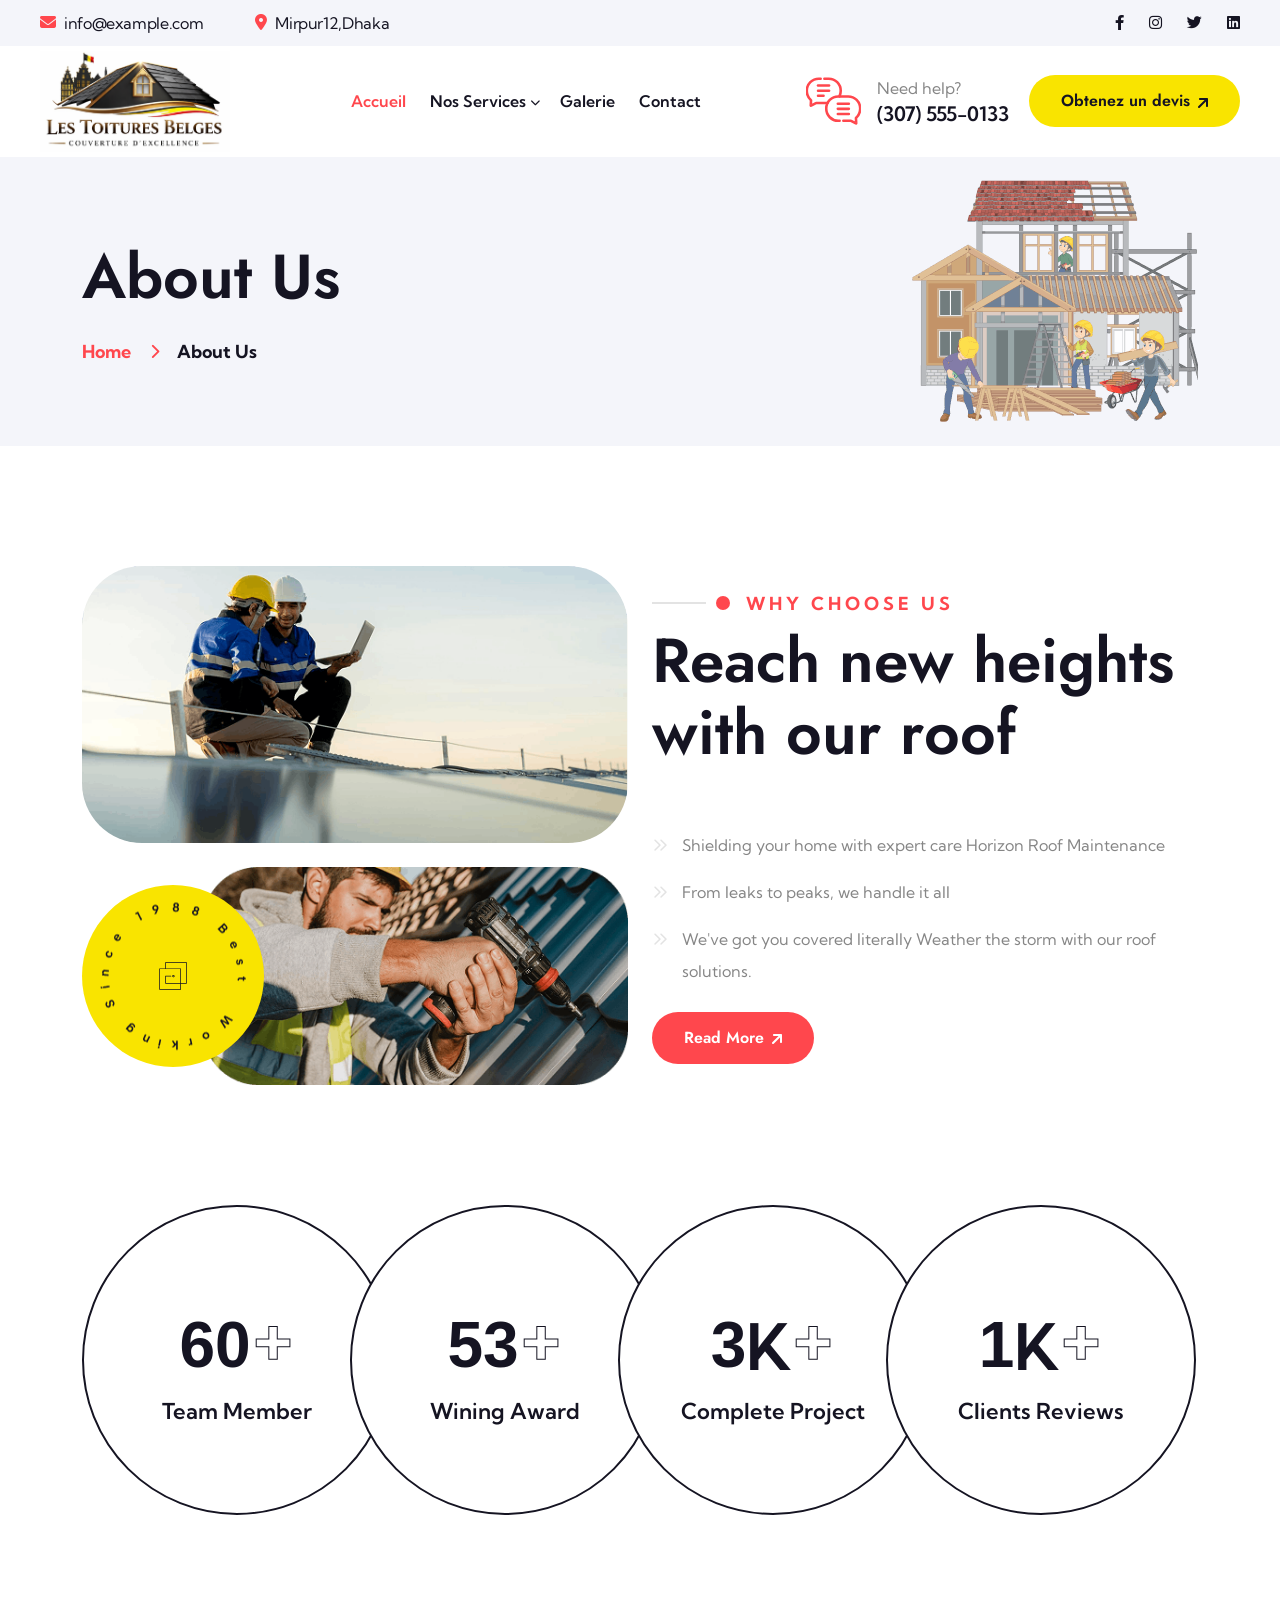
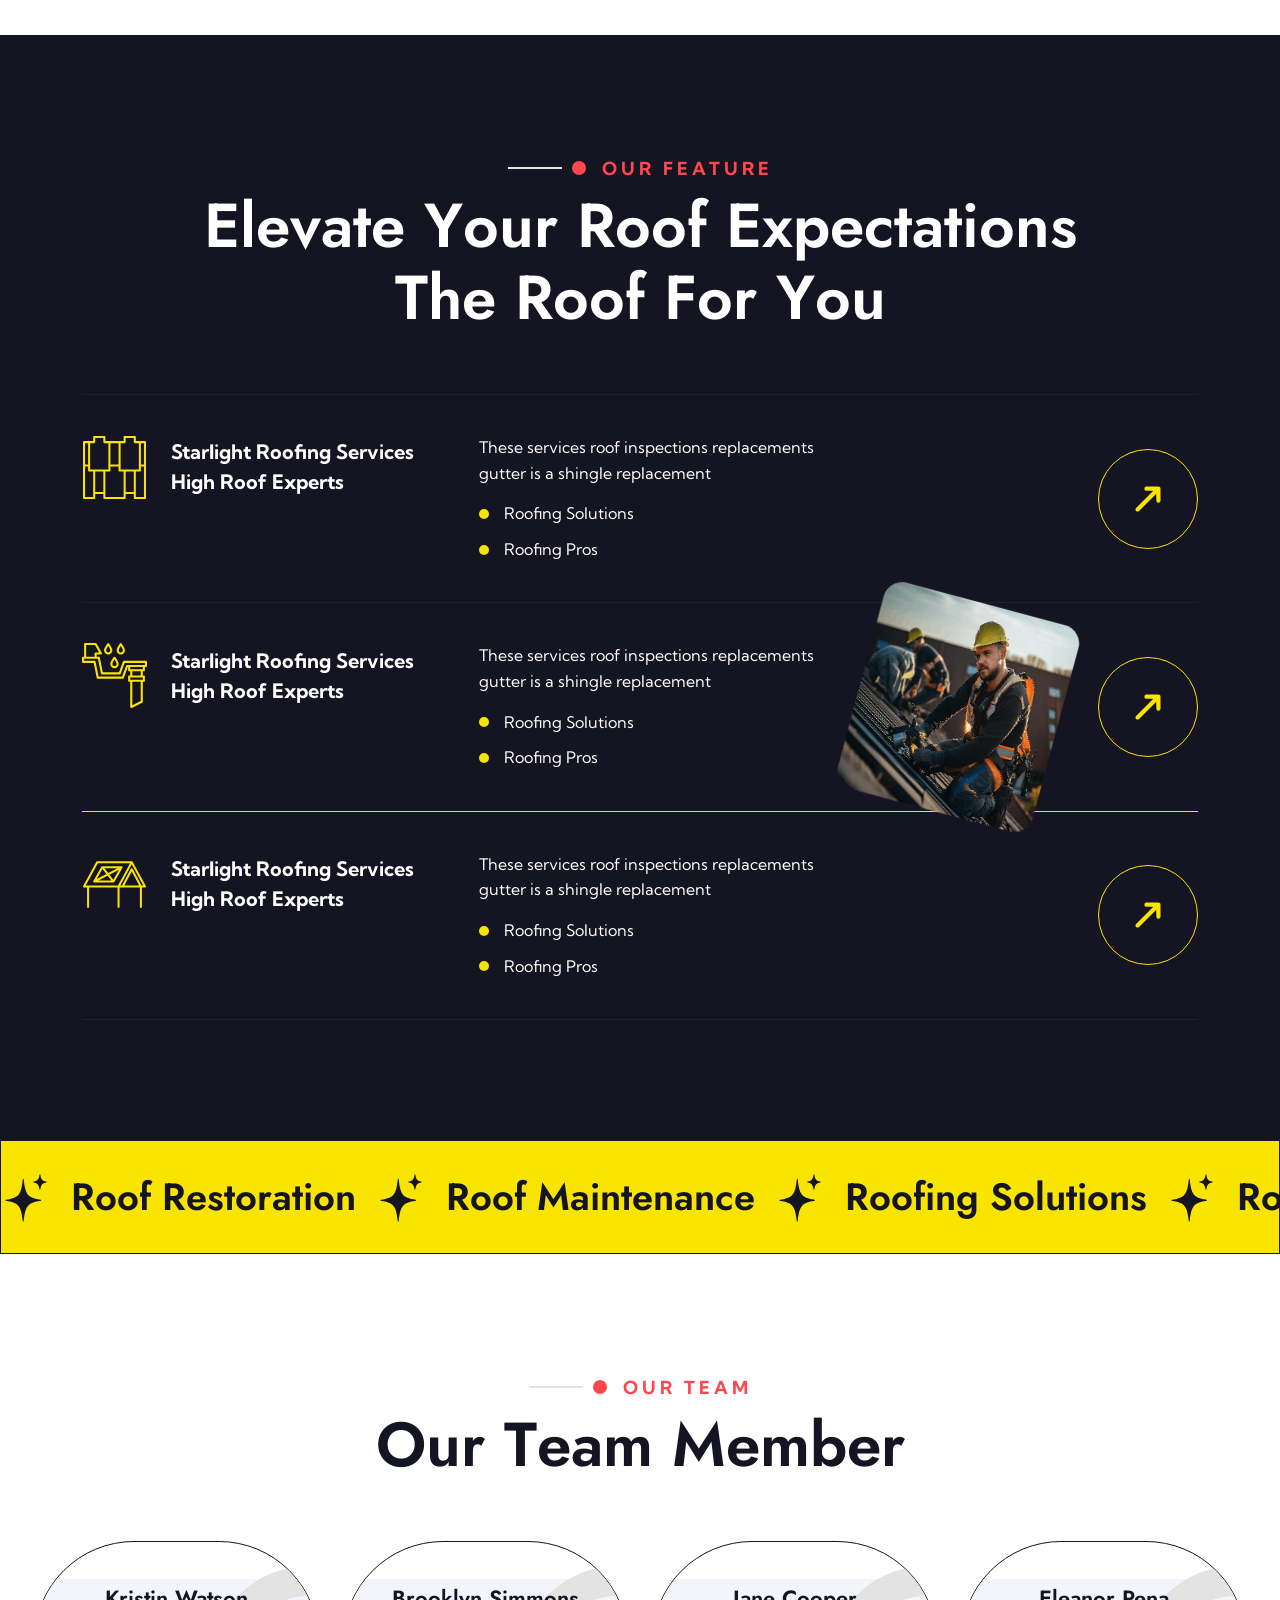
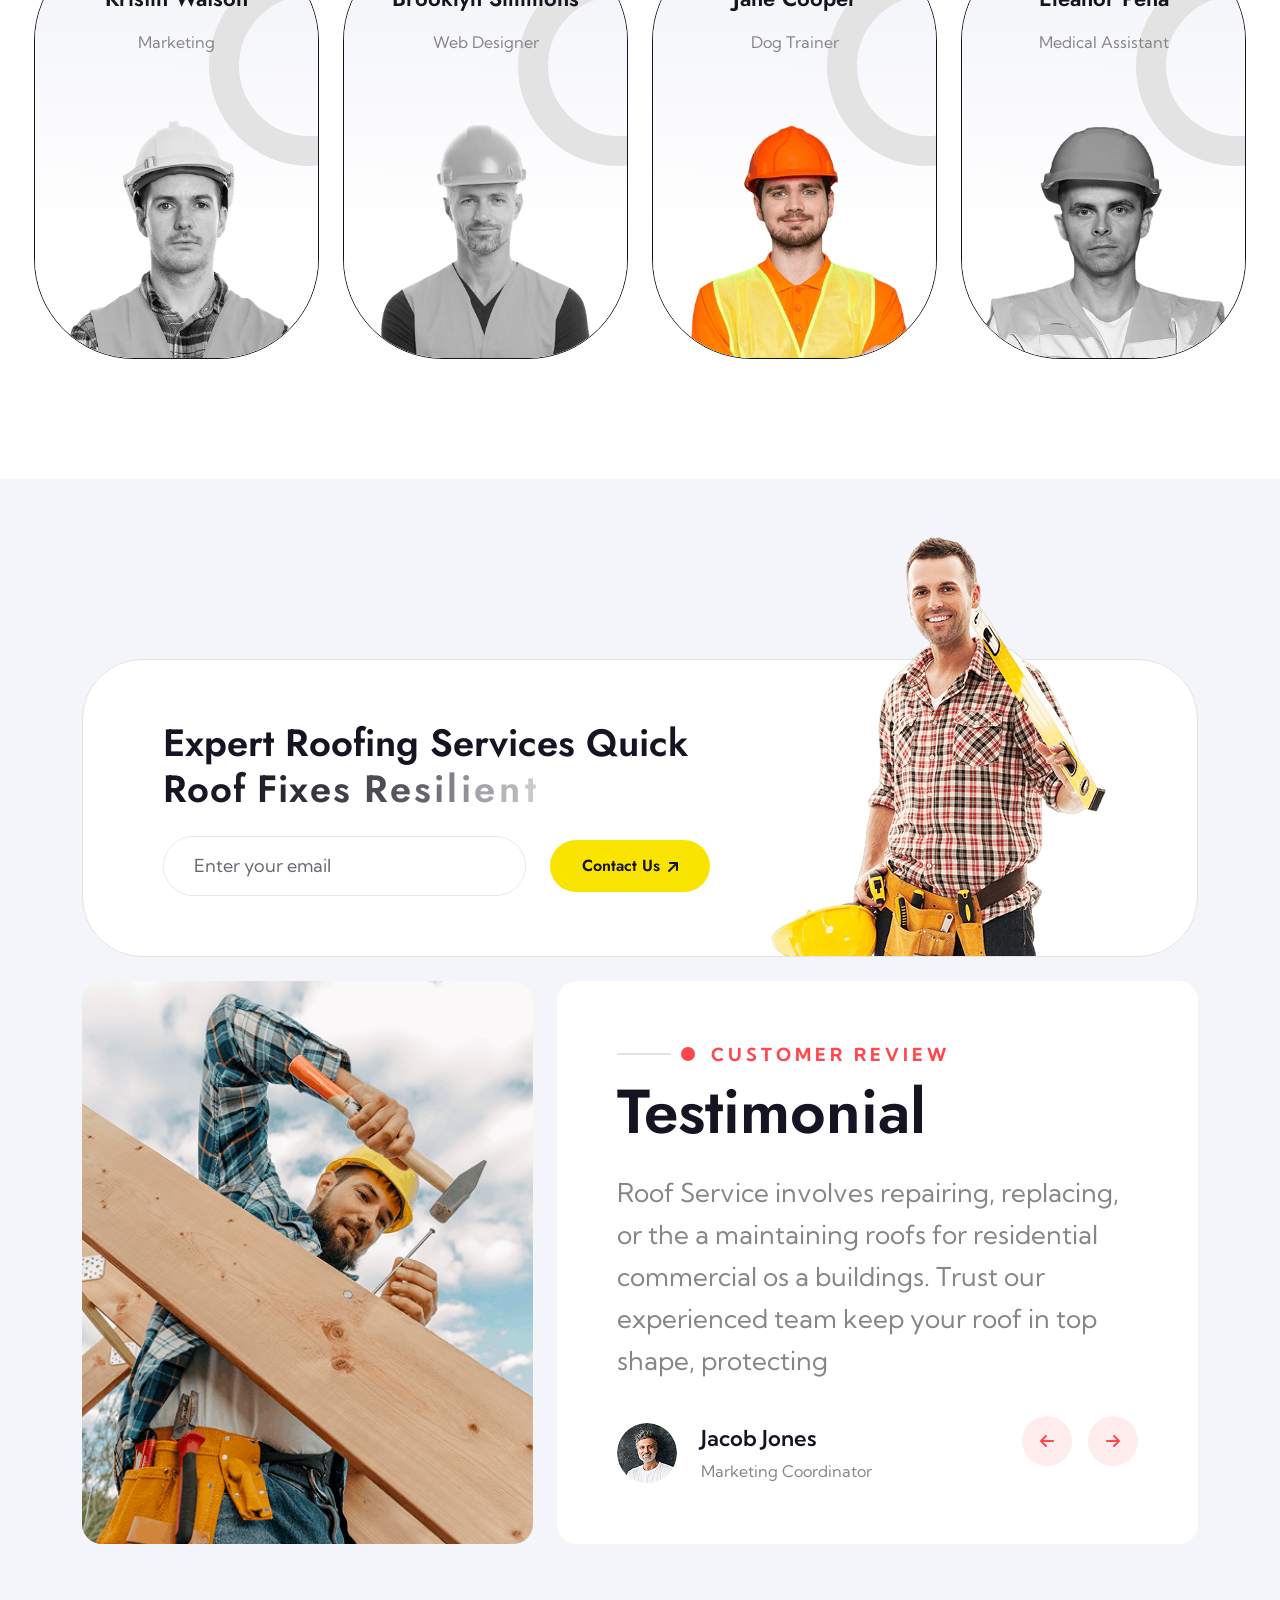
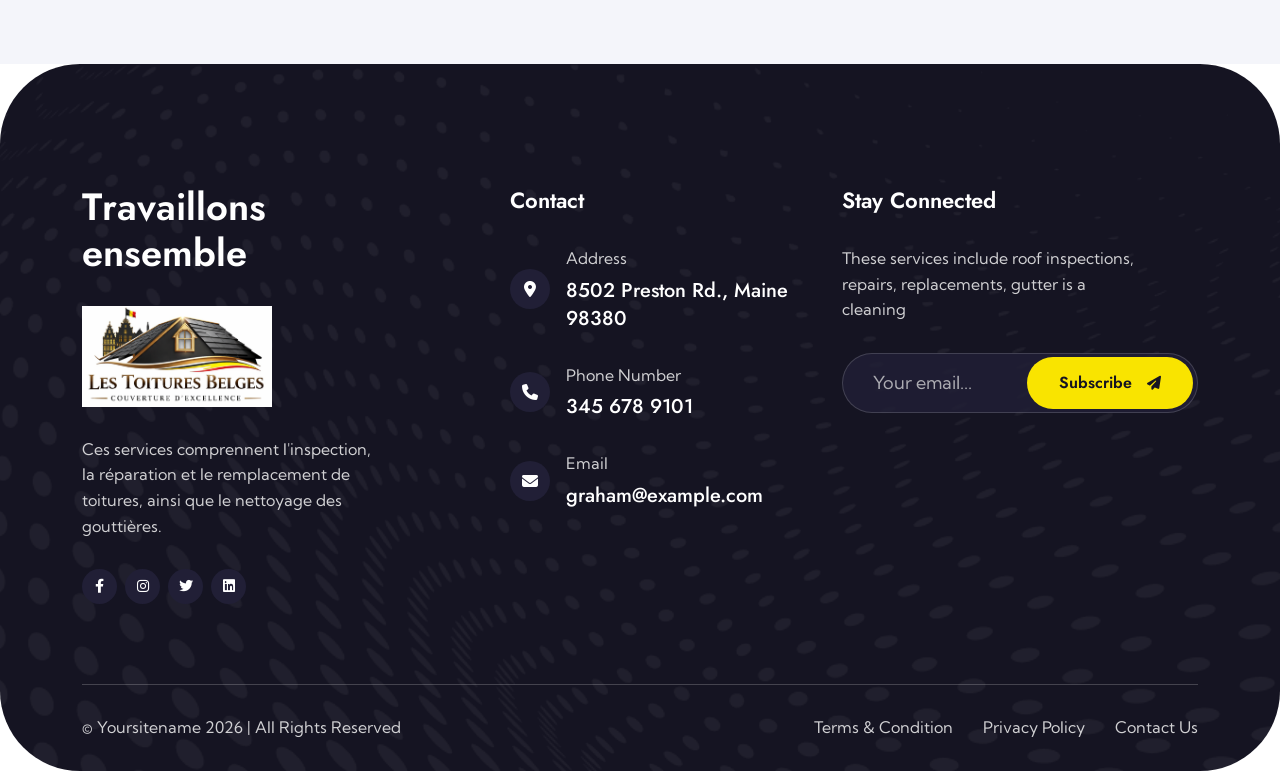
==== about.html @ 715a6809 "Add files via upload" ====
<!DOCTYPE html>
<html lang="en">


<!-- Mirrored from elegantpixelstheme.com/alcove/about.html by HTTrack Website Copier/3.x [XR&CO'2014], Fri, 27 Mar 2026 06:25:59 GMT -->
<head>
  <!-- Required meta tags -->
  <meta charset="UTF-8">
  <meta http-equiv="X-UA-Compatible" content="IE=edge">
  <!-- title -->
  <title>Alcove - Roofing Services Company HTML Template</title>
  <meta name="description" content="Alcove - Roofing Services Company HTML Template">
  <meta name="viewport"
    content="width=device-width, initial-scale=1.0, maximum-scale=5.0, minimum-scale=1.0, user-scalable=yes">
  <!-- Favicon -->
  <link rel="shortcut icon" type="image/x-icon" href="assets/img/fevicon.svg">
  <!-- Place favicon.ico in the root directory -->

  <!-- CSS start here -->
  <link rel="stylesheet" href="assets/css/bootstrap.min.css">
  <link rel="stylesheet" href="assets/fontawsome/css/fontawesome.css">
  <link rel="stylesheet" href="assets/css/magnific-popup.css">
  <link rel="stylesheet" href="assets/css/animate.min.css">
  <link rel="stylesheet" href="assets/css/odometer.css">
  <link rel="stylesheet" href="assets/css/swiper-bundle.min.css">
  <link rel="stylesheet" href="assets/css/style.css">
  <!-- CSS end here -->

  <style>
       .log-01{
      width: 190px;
    }
  </style>
</head>

<body>
  <!-- Preloader start -->
  <div class="fullpage_loader">
    <img src="assets/img/fevicon.svg" class="position-absolute top-50 start-50 translate-middle" alt="preloader-logo">
    <span class="loader">
    </span>
  </div>
  <!-- Preloader end -->
  <!-- Header section start -->
  <div id="header-fixed-height"></div>
   <header class="ep-header-section top-0 start-0 bg-white w-100">
    <!-- top header section start -->
    <div class="ep-top-header-section gray-bg d-none d-lg-block">
      <div class="container-fluid">
        <div class="row g-4">
          <div class="col-md-8">
            <ul class="list-unstyled contact-info d-flex flex-wrap align-items-center">
              <li class="d-flex align-items-center gap-2 text-white">
                <span class="icon">
                  <i class="fa-solid fa-envelope"></i>
                </span>
                <a href="mailto:info@example.com">info@example.com</a>
              </li>
              <li class="d-flex align-items-center gap-2 text-white">
                <span class="icon">
                  <i class="fa-solid fa-location-dot"></i>
                </span>
                <a href="#">Mirpur12,Dhaka </a>
              </li>
            </ul>
          </div>
          <div class="col-md-4">
            <ul class="list-unstyled social-icon d-flex flex-wrap justify-content-end">
              <li>
                <a href="#">
                  <i class="fa-brands fa-facebook-f"></i>
                </a>
              </li>
              <li>
                <a href="#">
                  <i class="fa-brands fa-instagram"></i>
                </a>
              </li>
              <li>
                <a href="#">
                  <i class="fa-brands fa-twitter"></i>
                </a>
              </li>
              <li>
                <a href="#">
                  <i class="fa-brands fa-linkedin"></i>
                </a>
              </li>
            </ul>
          </div>
        </div>
      </div>
    </div>
    <!-- top header section end -->
    <div id="sticky-header" class="w-100">
      <nav class="navbar w-100 p-0 navbar-expand-xl d-none d-xl-flex">
        <div class="container-fluid">
          <a class="navbar-brand" href="index.html">
            <img src="assets/img/logo/Les Toitures Belges logo design.png" alt="logo" class="log-01">
          </a>
          <button class="navbar-toggler" type="button" data-bs-toggle="collapse"
            data-bs-target="#navbarSupportedContent" aria-controls="navbarSupportedContent" aria-expanded="false"
            aria-label="Toggle navigation">
            <span class="navbar-toggler-icon"></span>
          </button>
          <div class="collapse navbar-collapse" id="navbarSupportedContent">
            <ul class="navbar-nav mx-auto mb-lg-0">
              <li class="nav-item">
                <a class="nav-link active" aria-current="page" href="index.html">
                  Accueil <i class="fas fa-chevron"></i>
                </a>
               
              </li>
              <!-- <li class="nav-item">
                <a class="nav-link" href="about.html">
          à propos de nous
                </a>
              </li> -->
              <li class="nav-item">
                <a class="nav-link" href="#">
                Nos Services <i class="fas fa-chevron-down"></i>
                </a>    <ul class="sub-menu list-unstyled">
                  <li>
                    <a href="service.html">ENTRETIEN TOITURE</a>
                  </li>
                  <li>
                    <a href="Entretien-façade.html">ENTRETIEN FAÇADE</a>
                  </li>

                   <li>
                    <a href="ramonage.html">RAMONAGE</a>
                  </li>
                </ul>
            
              </li>
             
              <li class="nav-item">
                <a class="nav-link" href="#">
                 Galerie <i class="fas fa-chevron"></i>
                </a>
             
              </li>
              <li class="nav-item">
                <a class="nav-link" href="contact.html">
              Contact
                </a>
              </li>
            </ul>
            <div class="menu-right-info d-flex align-items-center justify-content-end">
              <a href="tel:307-555-0133" class="need-help d-flex align-items-center gap-3">
                <span class="icon flex-shrink-0">
                  <img src="assets/img/icons/message.svg" alt="message">
                </span>
                <span class="text d-block">
                  Need help?
                  <span class="number d-block">(307) 555-0133</span>
                </span>
              </a>
              <a href="contact.html"
                class="theme-btn style2 d-inline-flex align-items-center gap-2 justify-content-center rounded-pill hover-effect-btn">
       Obtenez un devis

                <span class="theme-btn-icon">
                  <svg class="su-arrow-svg-top-right" width="10" height="10" viewBox="0 0 10 10" fill="none"
                    xmlns="http://www.w3.org/2000/svg">
                    <path
                      d="M10 1V8C10 8.29167 9.90625 8.53125 9.71875 8.71875C9.53125 8.90625 9.29167 9 9 9C8.70833 9 8.46875 8.90625 8.28125 8.71875C8.09375 8.53125 8 8.29167 8 8V3.40625L1.71875 9.71875C1.51042 9.90625 1.27083 10 1 10C0.729167 10 0.489583 9.90625 0.28125 9.71875C0.09375 9.51042 0 9.27083 0 9C0 8.72917 0.09375 8.48958 0.28125 8.28125L6.59375 2H2C1.70833 2 1.46875 1.90625 1.28125 1.71875C1.09375 1.53125 1 1.29167 1 1C1 0.708333 1.09375 0.46875 1.28125 0.28125C1.46875 0.09375 1.70833 0 2 0H9C9.29167 0 9.53125 0.09375 9.71875 0.28125C9.90625 0.46875 10 0.708333 10 1Z"
                      fill="currentColor"></path>
                    <path
                      d="M10 1V8C10 8.29167 9.90625 8.53125 9.71875 8.71875C9.53125 8.90625 9.29167 9 9 9C8.70833 9 8.46875 8.90625 8.28125 8.71875C8.09375 8.53125 8 8.29167 8 8V3.40625L1.71875 9.71875C1.51042 9.90625 1.27083 10 1 10C0.729167 10 0.489583 9.90625 0.28125 9.71875C0.09375 9.51042 0 9.27083 0 9C0 8.72917 0.09375 8.48958 0.28125 8.28125L6.59375 2H2C1.70833 2 1.46875 1.90625 1.28125 1.71875C1.09375 1.53125 1 1.29167 1 1C1 0.708333 1.09375 0.46875 1.28125 0.28125C1.46875 0.09375 1.70833 0 2 0H9C9.29167 0 9.53125 0.09375 9.71875 0.28125C9.90625 0.46875 10 0.708333 10 1Z"
                      fill="currentColor"></path>
                  </svg>
                </span>
              </a>
            </div>
          </div>
        </div>
      </nav>

      <!-- mobile navbar part start -->
      <div class="mobile-menu-area d-block d-xl-none">
        <div class="container">
          <div class="mobile-topbar">
            <div class="d-flex justify-content-between align-items-center">
              <div class="logo">
                <a href="index.html"> <img src="assets/img/logo/Les Toitures Belges logo design.png" alt="logo" class="log-01"></a>
              </div>
              <div class="bars">
                <i class="fas fa-bars"></i>
              </div>
            </div>
          </div>
        </div>
        <div class="mobile-menu-overlay"></div>
        <div class="mobile-menu-main">
          <div class="logo">
            <a href="index.html"><img src="assets/img/logo/Les Toitures Belges logo design.png" alt="logo" class="log-01"></a>
          </div>
          <div class="close-mobile-menu"><i class="fas fa-times"></i></div>
          <div class="menu-body">
            <div class="menu-list">
              <ul class="list-unstyled">
                <li class="sub-mobile-menu">
                  <a href="index.html">   Accueil <i class=""></i></a>
           
                </li>
                <!-- <li class="sub-mobile-menu">
                  <a href="about.html">à propos de nous</a>
                </li> -->
                <li class="sub-mobile-menu">
                  <a href="#">Nos Services <i class="fas fa-chevron-down float-end"></i></a>
                  <ul class="list-unstyled">
                    <li>
                      <a href="service.html">ENTRETIEN TOITURE</a>
                    </li>
                    <li>
                      <a href="Entretien-façade.html">ENTRETIEN FAÇADE</a>
                    </li>

                      <li>
                      <a href="ramonage.html">RAMONAGE</a>
                    </li>

                      
                  </ul>
                </li>
                <li class="sub-mobile-menu">
                  <a href="#">Galerie <i class=""></i></a>
              
                </li>
              
             
                <li class="sub-mobile-menu">
                  <a href="contact.html">Contact</a>
                </li>
              </ul>
            </div>
          </div>
          <div class="contact-info pt-4 px-3 pb-5">
            <h4 class="contact-title heading-four">Contact Info</h4>
            <ul class="list-unstyled">
              <li class="d-flex align-items-center gap-3">
                <div class="icon-box d-flex align-items-center justify-content-center rounded-pill flex-shrink-0">
                  <i class="fa-solid fa-phone"></i>
                </div>
                <div class="info">
                  <h5 class="info-label">
                    Call Now</h5>
                  <a href="tel:(629)555-0129" class="info-text">000000000</a>
                </div>
              </li>
              <li class="d-flex align-items-center gap-3">
                <div class="icon-box d-flex align-items-center justify-content-center rounded-pill flex-shrink-0">
                  <i class="fa-solid fa-envelope"></i>
                </div>
                <div class="info">
                  <h5 class="info-label">Email Us</h5>
                  <a href="mailto:tim.jennings@example.com" class="info-text">roof@info.com</a>
                </div>
              </li>
              <li class="d-flex align-items-center gap-3">
                <div class="icon-box d-flex align-items-center justify-content-center rounded-pill flex-shrink-0">
                  <i class="fa-solid fa-location-dot"></i>
                </div>
                <div class="info">
                  <h5 class="info-label">Office Location</h5>
                  <a href="#" class="info-text">xyz location </a>
                </div>
              </li>
            </ul>
          </div>
        </div>
      </div>
      <!-- mobile navbar part end -->
    </div>
  </header>
  <!-- Header section end -->

  <!-- Main area start -->
  <main>
    <!-- Page header section start -->
    <section class="ep-page-header-section gray-bg position-relative z-1">
      <div class="container">
        <div class="row">
          <div class="col-lg-8 align-self-center mx-auto">
            <div class="text">
              <h1 class="heading-two pb-30 split-text right">About Us</h1>
              <ul class="bread-crumb list-unstyled d-flex flex-wrap justify-content-start">
                <li><a href="index.html">Home</a></li>
                <li>About Us</li>
              </ul>
            </div>
          </div>
          <div class="col-lg-4 d-none d-lg-block">
            <div class="page-image text-end">
              <img src="assets/img/images/page-header-img.png" alt="page-header-img" class="img-fluid w-100">
            </div>
          </div>
        </div>
      </div>
    </section>
    <!-- Page header section end -->
    <!-- Why choose us section start -->
    <section class="ep-why-choose-us-section style-2 py-120 rounded-80">
      <div class="container">
        <div class="row g-4">
          <div class="col-lg-6 order-2 order-lg-1">
            <div class="images pe-xxl-5">
              <div class="img-one overflow-hidden rounded-60">
                <img src="assets/img/images/choose-us-img-1.png" alt="choose-us-img" class="img-fluid w-100">
              </div>
              <div class="img-two rounded-60 mt-4 position-relative">
                <img src="assets/img/images/choose-us-img-2.png" alt="choose-us-img" class="img-fluid w-100">
                <div class="since secondary-bg rounded-pill position-absolute top-50 start-0 translate-middle-y">
                  <div class="since-img w-100 h-100 rounded-pill">
                  </div>
                  <img src="assets/img/icons/since-icon.svg" alt="since-icon"
                    class="position-absolute top-50 start-50 translate-middle">
                </div>
              </div>
            </div>
          </div>
          <div class="col-lg-6 order-1 order-lg-2">
            <div class="text pt-lg-4">
              <div class="section-title">
                <span class="sub-title primary text-uppercase position-relative d-inline-block pb-2">Why Choose
                  Us</span>
                <h2 class="heading-two split-text right">Reach new heights with our roof </h2>
              </div>
              <ul class="list-info list-unstyled">
                <li>Shielding your home with expert care Horizon Roof Maintenance</li>
                <li>From leaks to peaks, we handle it all</li>
                <li>We've got you covered literally Weather the storm with our roof solutions.</li>
              </ul>
              <a href="contact.html"
                class="theme-btn d-inline-flex align-items-center gap-2 justify-content-center rounded-pill hover-effect-btn">
                Read More
                <span class="theme-btn-icon">
                  <svg class="su-arrow-svg-top-right" width="10" height="10" viewBox="0 0 10 10" fill="none"
                    xmlns="http://www.w3.org/2000/svg">
                    <path
                      d="M10 1V8C10 8.29167 9.90625 8.53125 9.71875 8.71875C9.53125 8.90625 9.29167 9 9 9C8.70833 9 8.46875 8.90625 8.28125 8.71875C8.09375 8.53125 8 8.29167 8 8V3.40625L1.71875 9.71875C1.51042 9.90625 1.27083 10 1 10C0.729167 10 0.489583 9.90625 0.28125 9.71875C0.09375 9.51042 0 9.27083 0 9C0 8.72917 0.09375 8.48958 0.28125 8.28125L6.59375 2H2C1.70833 2 1.46875 1.90625 1.28125 1.71875C1.09375 1.53125 1 1.29167 1 1C1 0.708333 1.09375 0.46875 1.28125 0.28125C1.46875 0.09375 1.70833 0 2 0H9C9.29167 0 9.53125 0.09375 9.71875 0.28125C9.90625 0.46875 10 0.708333 10 1Z"
                      fill="currentColor"></path>
                    <path
                      d="M10 1V8C10 8.29167 9.90625 8.53125 9.71875 8.71875C9.53125 8.90625 9.29167 9 9 9C8.70833 9 8.46875 8.90625 8.28125 8.71875C8.09375 8.53125 8 8.29167 8 8V3.40625L1.71875 9.71875C1.51042 9.90625 1.27083 10 1 10C0.729167 10 0.489583 9.90625 0.28125 9.71875C0.09375 9.51042 0 9.27083 0 9C0 8.72917 0.09375 8.48958 0.28125 8.28125L6.59375 2H2C1.70833 2 1.46875 1.90625 1.28125 1.71875C1.09375 1.53125 1 1.29167 1 1C1 0.708333 1.09375 0.46875 1.28125 0.28125C1.46875 0.09375 1.70833 0 2 0H9C9.29167 0 9.53125 0.09375 9.71875 0.28125C9.90625 0.46875 10 0.708333 10 1Z"
                      fill="currentColor"></path>
                  </svg>
                </span>
              </a>
            </div>
          </div>
        </div>
      </div>
    </section>
    <!-- Why choose us section end -->
    <!-- Counter section start -->
    <div class="ep-counter-section style-2">
      <div class="container">
        <div
          class="counter-main gap-2 gap-sm-4 gap-lg-0 justify-content-center justify-content-lg-start d-flex align-items-center flex-wrap">
          <div class="counter-item d-flex align-items-center justify-content-center rounded-pill">
            <div class="text text-center">
              <span class="heading-one number pb-10">
                <span class="odometer" data-count="60"></span><span class="symbol">+</span>
              </span>
              <span class="d-block heading-five">Team Member</span>
            </div>
          </div>
          <div class="counter-item d-flex align-items-center justify-content-center rounded-pill">
            <div class="text text-center">
              <span class="heading-one number pb-10">
                <span class="odometer" data-count="53"></span><span class="symbol">+</span>
              </span>
              <span class="d-block heading-five">Wining Award</span>
            </div>
          </div>
          <div class="counter-item d-flex align-items-center justify-content-center rounded-pill">
            <div class="text text-center">
              <span class="heading-one number pb-10">
                <span class="odometer" data-count="3"></span><span class="alf">k</span><span class="symbol">+</span>
              </span>
              <span class="d-block heading-five">Complete Project</span>
            </div>
          </div>
          <div class="counter-item d-flex align-items-center justify-content-center rounded-pill">
            <div class="text text-center">
              <span class="heading-one number pb-10">
                <span class="odometer" data-count="1"></span><span class="alf">k</span><span class="symbol">+</span>
              </span>
              <span class="d-block heading-five">Clients
                Reviews</span>
            </div>
          </div>
        </div>
      </div>
    </div>
    <!-- Counter section end -->
    <!-- Our features section start -->
    <section class="ep-features-section style-2 rounded-0 py-120 mt-120">
      <div class="container">
        <div class="row">
          <div class="col-lg-10 mx-auto">
            <div class="section-title text-center">
              <span class="sub-title primary text-uppercase position-relative d-inline-block pb-2">oUR fEATURE</span>
              <h2 class="heading-two split-text right text-white">Elevate Your Roof Expectations The Roof For You</h2>
            </div>
          </div>
        </div>
        <div class="featues-main">
          <div class="feature-item pb-40 mb-40">
            <div class="row g-3">
              <div class="col-lg-4">
                <div class="d-flex align-items-center gap-4">
                  <div class="icon">
                    <img src="assets/img/icons/feature-icon-1.svg" alt="feature-icon">
                  </div>
                  <span class="feature-title heading-four">
                    <a href="service-details.html">
                      Starlight Roofing Services High Roof Experts
                    </a>
                  </span>
                </div>
              </div>
              <div class="col-lg-4 align-self-center">
                <div class="feature-des">
                  <p>These services roof inspections replacements gutter is a shingle replacement</p>
                  <ul class="list-info list-unstyled pt-15">
                    <li>Roofing Solutions</li>
                    <li>Roofing Pros</li>
                  </ul>
                </div>
              </div>
              <div class="col-lg-2 align-self-center position-relative">
                <div class="hover-image">
                  <div class="feature-img rounded-20 overflow-hidden">
                    <img src="assets/img/features/feature-img-1.png" alt="feature-img" class="img-fluid w-100">
                  </div>
                </div>
              </div>
              <div class="col-lg-2 align-self-center">
                <a href="service-details.html" class="d-lg-flex justify-content-lg-end">
                  <span class="arrow-icon d-flex align-items-center flex-shrink-0 justify-content-center rounded-pill">
                    <span class="btn-icon">
                      <svg width="57" height="56" viewBox="0 0 57 56" fill="none" xmlns="http://www.w3.org/2000/svg">
                        <path
                          d="M46.336 13.217V30.1876C46.4023 31.8449 45.0101 33.237 43.3529 33.1707C41.6956 33.237 40.3035 31.8449 40.3698 30.1876L40.3035 20.4428L15.7757 44.9706C14.5825 46.1638 12.7263 46.1638 11.5331 44.9706C10.2735 43.711 10.3398 41.9212 11.5331 40.7279L36.0608 16.2002H26.3823C24.725 16.2664 23.3329 14.8743 23.3992 13.217C23.3329 11.5598 24.725 10.1677 26.3823 10.2339H43.3529C45.0101 10.1677 46.4023 11.5598 46.336 13.217Z"
                          fill="currentColor" />
                      </svg>
                    </span>
                  </span>
                </a>
              </div>
            </div>
          </div>
          <div class="feature-item pb-40 mb-40 active-feature">
            <div class="row g-3">
              <div class="col-lg-4">
                <div class="d-flex align-items-center gap-4">
                  <div class="icon">
                    <img src="assets/img/icons/feature-icon-2.svg" alt="feature-icon">
                  </div>
                  <span class="feature-title heading-four">
                    <a href="service-details.html">
                      Starlight Roofing Services High Roof Experts
                    </a>
                  </span>
                </div>
              </div>
              <div class="col-lg-4 align-self-center">
                <div class="feature-des">
                  <p>These services roof inspections replacements gutter is a shingle replacement</p>
                  <ul class="list-info list-unstyled pt-15">
                    <li>Roofing Solutions</li>
                    <li>Roofing Pros</li>
                  </ul>
                </div>
              </div>
              <div class="col-lg-2 align-self-center position-relative">
                <div class="hover-image">
                  <div class="feature-img rounded-20 overflow-hidden">
                    <img src="assets/img/features/feature-img-1.png" alt="feature-img" class="img-fluid w-100">
                  </div>
                </div>
              </div>
              <div class="col-lg-2 align-self-center">
                <a href="service-details.html" class="d-lg-flex justify-content-lg-end">
                  <span class="arrow-icon d-flex align-items-center flex-shrink-0 justify-content-center rounded-pill">
                    <span class="btn-icon">
                      <svg width="57" height="56" viewBox="0 0 57 56" fill="none" xmlns="http://www.w3.org/2000/svg">
                        <path
                          d="M46.336 13.217V30.1876C46.4023 31.8449 45.0101 33.237 43.3529 33.1707C41.6956 33.237 40.3035 31.8449 40.3698 30.1876L40.3035 20.4428L15.7757 44.9706C14.5825 46.1638 12.7263 46.1638 11.5331 44.9706C10.2735 43.711 10.3398 41.9212 11.5331 40.7279L36.0608 16.2002H26.3823C24.725 16.2664 23.3329 14.8743 23.3992 13.217C23.3329 11.5598 24.725 10.1677 26.3823 10.2339H43.3529C45.0101 10.1677 46.4023 11.5598 46.336 13.217Z"
                          fill="currentColor" />
                      </svg>
                    </span>
                  </span>
                </a>
              </div>
            </div>
          </div>
          <div class="feature-item pb-40 mb-40">
            <div class="row g-3">
              <div class="col-lg-4">
                <div class="d-flex align-items-center gap-4">
                  <div class="icon">
                    <img src="assets/img/icons/feature-icon-3.svg" alt="feature-icon">
                  </div>
                  <span class="feature-title heading-four">
                    <a href="service-details.html">
                      Starlight Roofing Services High Roof Experts
                    </a>
                  </span>
                </div>
              </div>
              <div class="col-lg-4 align-self-center">
                <div class="feature-des">
                  <p>These services roof inspections replacements gutter is a shingle replacement</p>
                  <ul class="list-info list-unstyled pt-15">
                    <li>Roofing Solutions</li>
                    <li>Roofing Pros</li>
                  </ul>
                </div>
              </div>
              <div class="col-lg-2 align-self-center position-relative">
                <div class="hover-image">
                  <div class="feature-img rounded-20 overflow-hidden">
                    <img src="assets/img/features/feature-img-1.png" alt="feature-img" class="img-fluid w-100">
                  </div>
                </div>
              </div>
              <div class="col-lg-2 align-self-center">
                <a href="service-details.html" class="d-lg-flex justify-content-lg-end">
                  <span class="arrow-icon d-flex align-items-center flex-shrink-0 justify-content-center rounded-pill">
                    <span class="btn-icon">
                      <svg width="57" height="56" viewBox="0 0 57 56" fill="none" xmlns="http://www.w3.org/2000/svg">
                        <path
                          d="M46.336 13.217V30.1876C46.4023 31.8449 45.0101 33.237 43.3529 33.1707C41.6956 33.237 40.3035 31.8449 40.3698 30.1876L40.3035 20.4428L15.7757 44.9706C14.5825 46.1638 12.7263 46.1638 11.5331 44.9706C10.2735 43.711 10.3398 41.9212 11.5331 40.7279L36.0608 16.2002H26.3823C24.725 16.2664 23.3329 14.8743 23.3992 13.217C23.3329 11.5598 24.725 10.1677 26.3823 10.2339H43.3529C45.0101 10.1677 46.4023 11.5598 46.336 13.217Z"
                          fill="currentColor" />
                      </svg>
                    </span>
                  </span>
                </a>
              </div>
            </div>
          </div>
        </div>
      </div>
    </section>
    <!-- Our features section end -->
    <!-- Text slider section start -->
    <section class="ep-text-slider-section style-2 overflow-hidden">
      <div class="slider-main rounded-80 d-flex align-items-center">
        <div class="slider-item d-flex align-items-center">
          <h3 class="title heading-three d-flex align-items-center">
            <span class="slider-icon">
              <img src="assets/img/icons/star.svg" alt="star">
            </span>
            Roof Restoration</h3>
          <h3 class="title heading-three d-flex align-items-center">
            <span class="slider-icon">
              <img src="assets/img/icons/star.svg" alt="star">
            </span>
            Roof Maintenance</h3>
          <h3 class="title heading-three d-flex align-items-center">
            <span class="slider-icon">
              <img src="assets/img/icons/star.svg" alt="star">
            </span>
            Roofing Solutions</h3>
          <h3 class="title heading-three d-flex align-items-center">
            <span class="slider-icon">
              <img src="assets/img/icons/star.svg" alt="star">
            </span>
            Roofing Experts</h3>
        </div>
        <div class="slider-item d-flex align-items-center">
          <h3 class="title heading-three d-flex align-items-center">
            <span class="slider-icon">
              <img src="assets/img/icons/star.svg" alt="star">
            </span>
            Roof Restoration</h3>
          <h3 class="title heading-three d-flex align-items-center">
            <span class="slider-icon">
              <img src="assets/img/icons/star.svg" alt="star">
            </span>
            Roof Maintenance</h3>
          <h3 class="title heading-three d-flex align-items-center">
            <span class="slider-icon">
              <img src="assets/img/icons/star.svg" alt="star">
            </span>
            Roofing Solutions</h3>
          <h3 class="title heading-three d-flex align-items-center">
            <span class="slider-icon">
              <img src="assets/img/icons/star.svg" alt="star">
            </span>
            Roofing Experts</h3>
        </div>
      </div>
    </section>
    <!-- Text slider section end -->
    <!-- Team section start -->
    <section class="ep-team-section style-2 bg-white py-120 border-0 rounded-0">
      <div class="container-fluid">
        <div class="section-title text-center">
          <span class="sub-title primary text-uppercase position-relative d-inline-block pb-2">OUR Team</span>
          <h2 class="heading-two split-text right">Our Team Member</h2>
        </div>
        <div class="row g-4">
          <div class="col-xl-3 col-lg-4 col-sm-6">
            <div class="team-item overflow-hidden">
              <div class="text text-center">
                <h3 class="heading-five name pb-3">Kristin Watson</h3>
                <span class="designation">Marketing</span>
              </div>
              <div class="image">
                <img src="assets/img/team/team-img-1.png" alt="team-img" class="img-fluid w-100">
              </div>
            </div>
          </div>
          <div class="col-xl-3 col-lg-4 col-sm-6">
            <div class="team-item overflow-hidden">
              <div class="text text-center">
                <h3 class="heading-five name pb-3">Brooklyn Simmons</h3>
                <span class="designation">Web Designer</span>
              </div>
              <div class="image">
                <img src="assets/img/team/team-img-2.png" alt="team-img" class="img-fluid w-100">
              </div>
            </div>
          </div>
          <div class="col-xl-3 col-lg-4 col-sm-6">
            <div class="team-item overflow-hidden">
              <div class="text text-center">
                <h3 class="heading-five name pb-3">Jane Cooper</h3>
                <span class="designation">Dog Trainer</span>
              </div>
              <div class="image">
                <img src="assets/img/team/team-img-3.png" alt="team-img" class="img-fluid w-100">
              </div>
            </div>
          </div>
          <div class="col-xl-3 col-lg-4 col-sm-6">
            <div class="team-item overflow-hidden">
              <div class="text text-center">
                <h3 class="heading-five name pb-3">Eleanor Pena</h3>
                <span class="designation">Medical Assistant</span>
              </div>
              <div class="image">
                <img src="assets/img/team/team-img-4.png" alt="team-img" class="img-fluid w-100">
              </div>
            </div>
          </div>
        </div>
      </div>
    </section>
    <!-- Team section end -->
    <!-- Testimonial section start -->
    <div class="ep-testimonial-section gray-bg py-120 border-0 rounded-0">
      <div class="container">
        <div class="join-us bg-white rounded-60 position-relative">
          <div class="row g-4">
            <div class="col-lg-7">
              <div class="text">
                <h3 class="heading-three title split-text right pb-4 text-center text-sm-start">Expert Roofing Services
                  Quick Roof Fixes Resilient </h3>
                <form action="#">
                  <div class="d-flex flex-column flex-sm-row align-items-center gap-4">
                    <div class="input-group">
                      <input type="email" class="form-control shadow-none" placeholder="Enter your email">
                    </div>
                    <button type="submit"
                      class="theme-btn flex-shrink-0 style2 border-0 d-inline-flex align-items-center gap-2 justify-content-center rounded-pill hover-effect-btn">
                      Contact Us
                      <span class="theme-btn-icon">
                        <svg class="su-arrow-svg-top-right" width="10" height="10" viewBox="0 0 10 10" fill="none"
                          xmlns="http://www.w3.org/2000/svg">
                          <path
                            d="M10 1V8C10 8.29167 9.90625 8.53125 9.71875 8.71875C9.53125 8.90625 9.29167 9 9 9C8.70833 9 8.46875 8.90625 8.28125 8.71875C8.09375 8.53125 8 8.29167 8 8V3.40625L1.71875 9.71875C1.51042 9.90625 1.27083 10 1 10C0.729167 10 0.489583 9.90625 0.28125 9.71875C0.09375 9.51042 0 9.27083 0 9C0 8.72917 0.09375 8.48958 0.28125 8.28125L6.59375 2H2C1.70833 2 1.46875 1.90625 1.28125 1.71875C1.09375 1.53125 1 1.29167 1 1C1 0.708333 1.09375 0.46875 1.28125 0.28125C1.46875 0.09375 1.70833 0 2 0H9C9.29167 0 9.53125 0.09375 9.71875 0.28125C9.90625 0.46875 10 0.708333 10 1Z"
                            fill="currentColor"></path>
                          <path
                            d="M10 1V8C10 8.29167 9.90625 8.53125 9.71875 8.71875C9.53125 8.90625 9.29167 9 9 9C8.70833 9 8.46875 8.90625 8.28125 8.71875C8.09375 8.53125 8 8.29167 8 8V3.40625L1.71875 9.71875C1.51042 9.90625 1.27083 10 1 10C0.729167 10 0.489583 9.90625 0.28125 9.71875C0.09375 9.51042 0 9.27083 0 9C0 8.72917 0.09375 8.48958 0.28125 8.28125L6.59375 2H2C1.70833 2 1.46875 1.90625 1.28125 1.71875C1.09375 1.53125 1 1.29167 1 1C1 0.708333 1.09375 0.46875 1.28125 0.28125C1.46875 0.09375 1.70833 0 2 0H9C9.29167 0 9.53125 0.09375 9.71875 0.28125C9.90625 0.46875 10 0.708333 10 1Z"
                            fill="currentColor"></path>
                        </svg>
                      </span>
                    </button>
                  </div>
                </form>
              </div>
            </div>
            <div class="col-lg-5 d-none d-lg-block">
              <div class="img">
                <img src="assets/img/images/join-img.png" alt="join-img">
              </div>
            </div>
          </div>
        </div>
        <div class="testimonial-main mt-4">
          <div class="row g-4">
            <div class="col-lg-5">
              <div class="img rounded-20 overflow-hidden h-100">
                <img src="assets/img/testimonial/testimonial-img-1.png" alt="testimonial-img"
                  class="img-fluid w-100 object-fit-cover h-100">
              </div>
            </div>
            <div class="col-lg-7">
              <div class="swiper testimonial-slider bg-white rounded-20 h-100">
                <div class="swiper-wrapper">
                  <div class="swiper-slide">
                    <div class="slider-item">
                      <div class="section-title mb-4">
                        <span class="sub-title primary text-uppercase position-relative d-inline-block pb-2">Customer
                          Review
                        </span>
                        <h2 class="heading-two">Testimonial</h2>
                      </div>
                      <p>Roof Service involves repairing, replacing, or the a maintaining roofs for residential
                        commercial
                        os a buildings. Trust our experienced team keep your roof in top shape, protecting </p>
                      <div class="user d-flex gap-4 align-items-center">
                        <div class="img">
                          <img src="assets/img/testimonial/testimonial-img-sm-1.png" alt="testimonial-img-sm"
                            class="img-fluid w-100">
                        </div>
                        <div class="text">
                          <span class="heading-five name d-block">Jacob Jones</span>
                          <span class="designation">Marketing Coordinator</span>
                        </div>
                      </div>
                    </div>
                  </div>
                  <div class="swiper-slide">
                    <div class="slider-item">
                      <div class="section-title mb-4">
                        <span class="sub-title primary text-uppercase position-relative d-inline-block pb-2">Customer
                          Review
                        </span>
                        <h2 class="heading-two">Testimonial</h2>
                      </div>
                      <p>Roof Service involves repairing, replacing, or the a maintaining roofs for residential
                        commercial
                        os a buildings. Trust our experienced team keep your roof in top shape, protecting </p>
                      <div class="user d-flex gap-4 align-items-center">
                        <div class="img">
                          <img src="assets/img/testimonial/testimonial-img-sm-1.png" alt="testimonial-img-sm"
                            class="img-fluid w-100">
                        </div>
                        <div class="text">
                          <span class="heading-five name d-block">Jacob Jones</span>
                          <span class="designation">Marketing Coordinator</span>
                        </div>
                      </div>
                    </div>
                  </div>
                </div>
                <div class="testimonial-slider-arrows d-flex align-items-center justify-content-end gap-3">
                  <div class="swiper-button-prev rounded-pill d-flex align-items-center justify-content-center">
                    <i class="fa-solid fa-arrow-left"></i>
                  </div>
                  <div class="swiper-button-next rounded-pill d-flex align-items-center justify-content-center">
                    <i class="fa-solid fa-arrow-right"></i>
                  </div>
                </div>
              </div>
            </div>
          </div>
        </div>
      </div>
    </div>
    <!-- Testimonial section end -->
  </main>
  <!-- Main area end -->
  <!-- Back to top button start -->
  <button class="scroll-to-top position-fixed">
    <i class="fas fa-chevron-up"></i>
  </button>
  <!-- Back to top button end -->
  <!-- Footer section start -->
  <footer class="ep-footer-section">
    <div class="footer-bg black-bg rounded-80" data-background="assets/img/bg/footer-one-bg.png">
      <div class="container">
        <div class="row g-4">
          <div class="col-xxl-4 col-lg-4">
            <div class="footer-widget footer-about">
              <h3 class="heading-three text-white footer-title split-text right pb-30">Travaillons ensemble </h3>
              <div class="logo pb-30">
                <a href="index.html">
                  <img src="assets/img/logo/Les Toitures Belges logo design.png" alt="logo-white" class="log-01" >
                </a>
              </div>
              <p class="pb-30 text-white">Ces services comprennent l'inspection, la réparation et le remplacement de toitures, ainsi que le nettoyage des gouttières.</p>
              <ul class="list-unstyled social-icon d-flex flex-wrap gap-2">
                <li>
                  <a href="#">
                    <i class="fa-brands fa-facebook-f"></i>
                  </a>
                </li>
                <li>
                  <a href="#">
                    <i class="fa-brands fa-instagram"></i>
                  </a>
                </li>
                <li>
                  <a href="#">
                    <i class="fa-brands fa-twitter"></i>
                  </a>
                </li>
                <li>
                  <a href="#">
                    <i class="fa-brands fa-linkedin"></i>
                  </a>
                </li>
              </ul>
            </div>
          </div>
          <div class="col-xxl-4 col-lg-4">
            <div class="footer-widget contact-widget ps-xl-5 ps-xxl-4">
              <h3 class="heading-five text-white pb-30">Contact</h3>
              <ul class="list-unstyled">
                <li class="d-flex align-items-center gap-3">
                  <div class="icon flex-shrink-0"><i class="fa-solid fa-location-dot"></i></div>
                  <div class="text">
                    <p>Address</p>
                    <h4 class="heading-six contact-title">
                      <a href="#">8502 Preston Rd., Maine 98380</a>
                    </h4>
                  </div>
                </li>
                <li class="d-flex align-items-center gap-3">
                  <div class="icon flex-shrink-0"><i class="fa-solid fa-phone"></i></div>
                  <div class="text">
                    <p>Phone Number</p>
                    <h4 class="heading-six contact-title">
                      <a href="tel:3454-678-910">345 678 9101</a>
                    </h4>
                  </div>
                </li>
                <li class="d-flex align-items-center gap-3">
                  <div class="icon flex-shrink-0"><i class="fa-solid fa-envelope"></i></div>
                  <div class="text">
                    <p>Email</p>
                    <h4 class="heading-six contact-title">
                      <a href="mailto:jackson.graham@example.com">graham@example.com</a>
                    </h4>
                  </div>
                </li>
              </ul>
            </div>
          </div>
          <div class="col-xxl-4 col-lg-4">
            <div class="footer-widget">
              <h3 class="heading-five text-white pb-30">Stay Connected</h3>
              <p class="pb-30 text-white">These services include roof inspections, repairs, replacements, gutter is a
                cleaning</p>

              <form action="#">
                <div class="input-group newsletter position-relative">
                  <input type="email" class="form-control shadow-none rounded-pill w-100" placeholder="Your email...">
                  <button type="submit"
                    class="theme-btn position-absolute top-50 translate-middle-y flex-shrink-0 style2 border-0 d-inline-flex align-items-center gap-2 justify-content-center rounded-pill hover-effect-btn">
                    Subscribe
                    <i class="fa-solid fa-paper-plane"></i>
                  </button>
                </div>
              </form>
            </div>
          </div>
        </div>
        <div class="footer-btm">
          <div class="row g-3">
            <div class="col-lg-6">
              <div class="footer-copyright text-center text-lg-start">
                <p>© Yoursitename 2026 | All Rights Reserved</p>
              </div>
            </div>
            <div class="col-lg-6">
              <div class="footer-menu">
                <ul
                  class="list-unstyled d-flex flex-wrap justify-content-center justify-content-lg-end align-items-center">
                  <li><a href="#">Terms & Condition</a></li>
                  <li><a href="#">Privacy Policy</a></li>
                  <li><a href="contact.html">Contact Us</a></li>
                </ul>
              </div>
            </div>
          </div>
        </div>
      </div>
    </div>
  </footer>
  <!-- Footer section end -->

  <!-- JS start here -->
  <script src="assets/js/vendor/jquery-3.6.0.min.js"></script>
  <script src="assets/js/bootstrap.bundle.min.js"></script>
  <script src="assets/js/gsap.js"></script>
  <script src="assets/js/gsap-scroll-trigger.js"></script>
  <script src="assets/js/gsap-split-text.js"></script>
  <script src="assets/js/jquery.appear.js"></script>
  <script src="assets/js/jquery.odometer.min.js"></script>
  <script src="assets/js/jquery.magnific-popup.min.js"></script>
  <script src="assets/js/ajax-form.js"></script>
  <script src="assets/js/swiper-bundle.min.js"></script>
  <script src="assets/js/script.js"></script>
  <!-- JS end here -->
</body>


<!-- Mirrored from elegantpixelstheme.com/alcove/about.html by HTTrack Website Copier/3.x [XR&CO'2014], Fri, 27 Mar 2026 06:25:59 GMT -->
</html>
---- assets/css/odometer.css ----
.odometer.odometer-auto-theme, .odometer.odometer-theme-default {
  display: inline-block;
  vertical-align: middle;
  *vertical-align: auto;
  *zoom: 1;
  *display: inline;
  position: relative;
}
.odometer.odometer-auto-theme .odometer-digit, .odometer.odometer-theme-default .odometer-digit {
  display: inline-block;
  vertical-align: middle;
  *vertical-align: auto;
  *zoom: 1;
  *display: inline;
  position: relative;
}
.odometer.odometer-auto-theme .odometer-digit .odometer-digit-spacer, .odometer.odometer-theme-default .odometer-digit .odometer-digit-spacer {
  display: inline-block;
  vertical-align: middle;
  *vertical-align: auto;
  *zoom: 1;
  *display: inline;
  visibility: hidden;
}
.odometer.odometer-auto-theme .odometer-digit .odometer-digit-inner, .odometer.odometer-theme-default .odometer-digit .odometer-digit-inner {
  text-align: left;
  display: block;
  position: absolute;
  top: 0;
  left: 0;
  right: 0;
  bottom: 0;
  overflow: hidden;
}
.odometer.odometer-auto-theme .odometer-digit .odometer-ribbon, .odometer.odometer-theme-default .odometer-digit .odometer-ribbon {
  display: block;
}
.odometer.odometer-auto-theme .odometer-digit .odometer-ribbon-inner, .odometer.odometer-theme-default .odometer-digit .odometer-ribbon-inner {
  display: block;
  -webkit-backface-visibility: hidden;
}
.odometer.odometer-auto-theme .odometer-digit .odometer-value, .odometer.odometer-theme-default .odometer-digit .odometer-value {
  display: block;
  -webkit-transform: translateZ(0);
}
.odometer.odometer-auto-theme .odometer-digit .odometer-value.odometer-last-value, .odometer.odometer-theme-default .odometer-digit .odometer-value.odometer-last-value {
  position: absolute;
}
.odometer.odometer-auto-theme.odometer-animating-up .odometer-ribbon-inner, .odometer.odometer-theme-default.odometer-animating-up .odometer-ribbon-inner {
  -webkit-transition: -webkit-transform 2s;
  -moz-transition: -moz-transform 2s;
  -ms-transition: -ms-transform 2s;
  -o-transition: -o-transform 2s;
  transition: transform 2s;
}
.odometer.odometer-auto-theme.odometer-animating-up.odometer-animating .odometer-ribbon-inner, .odometer.odometer-theme-default.odometer-animating-up.odometer-animating .odometer-ribbon-inner {
  -webkit-transform: translateY(-100%);
  -moz-transform: translateY(-100%);
  -ms-transform: translateY(-100%);
  -o-transform: translateY(-100%);
  transform: translateY(-100%);
}
.odometer.odometer-auto-theme.odometer-animating-down .odometer-ribbon-inner, .odometer.odometer-theme-default.odometer-animating-down .odometer-ribbon-inner {
  -webkit-transform: translateY(-100%);
  -moz-transform: translateY(-100%);
  -ms-transform: translateY(-100%);
  -o-transform: translateY(-100%);
  transform: translateY(-100%);
}
.odometer.odometer-auto-theme.odometer-animating-down.odometer-animating .odometer-ribbon-inner, .odometer.odometer-theme-default.odometer-animating-down.odometer-animating .odometer-ribbon-inner {
  -webkit-transition: -webkit-transform 2s;
  -moz-transition: -moz-transform 2s;
  -ms-transition: -ms-transform 2s;
  -o-transition: -o-transform 2s;
  transition: transform 2s;
  -webkit-transform: translateY(0);
  -moz-transform: translateY(0);
  -ms-transform: translateY(0);
  -o-transform: translateY(0);
  transform: translateY(0);
}

.odometer.odometer-auto-theme, .odometer.odometer-theme-default {
  font-family: "Helvetica Neue", sans-serif;
  line-height: 1.1em;
}
.odometer.odometer-auto-theme .odometer-value, .odometer.odometer-theme-default .odometer-value {
  text-align: center;
}
---- assets/css/style.css ----
/*
  Theme Name: Alcove - Roofing Services Company HTML Template
  Support: ronee.bu@gmail.com
  Description: Alcove - Roofing Services Company HTML Template
  Version: 1.0
*/
/* TABLE OF CONTENT
============================

*** Template Components ***
============================
01. Variable CSS
02. Common CSS
03. Backgrond CSS
04. Button CSS
05. Heading CSS
06. Spacing CSS
07. Section title CSS
08. Form Filed CSS
09. Animation CSS
10. Top Header CSS
11. Header CSS
12. Offcanvas CSS
13. Bnnaer CSS
14. Services CSS
15. Text Slider CSS
16. About Us CSS
17. Projects CSS
18. Features CSS
19. Messages CSS
20. Testimonial CSS
21. Team CSS
22. FAQ CSS
23. Blog CSS
24. Counter CSS
25. Video CSS
26. Footer CSS
27. Page header CSS

*** Template Pages ***
=========================
28. Service Details Page CSS
29. Project list page CSS
30. Project details page CSS
31. Blog list page CSS
32. Blog details page CSS
33. Contact us page CSS
============================
*/
/*=============================
	1. Google Fonts
===============================*/
@import url("https://fonts.googleapis.com/css2?family=Jost:ital,wght@0,100..900;1,100..900&amp;display=swap");
@import url("https://fonts.googleapis.com/css2?family=Kumbh+Sans:wght@100..900&amp;display=swap");
/*=============================
	01. Variable CSS start
===============================*/
:root {
  --bs-font-jost: "Jost", sans-serif;
  --bs-font-kumbh: "Kumbh Sans", sans-serif;
  --bs-primary-color: #FF474D;
  --bs-secondary-color: #F9E400;
  --bs-tertiary-color: #C8FD57;
  --bs-white-color: #ffffff;
  --bs-black-color: #151422;
  --bs-black-color2: #211F36;
  --bs-color-one: #E3E3E3;
  --bs-background-color: #F4F5FA;
  --bs-background-color2: #E3E3E3;
  --bs-border-color: #E3E3E3;
  --bs-border-color2: #211F36;
  --bs-paragraph-color: #868686;
  --bs-body-font-size: 16px;
  --bs-body-font-weight: 400;
  --bs-body-line-height: 160%;
  --bs-transition: all 0.3s ease-out 0s;
  --bs-shadow: 0 4.4px 20px -1px rgba(19, 16, 34, 0.05);
}

/*=============================
	02. Common CSS start
===============================*/
* {
  margin: 0;
  padding: 0;
  outline: none;
  box-sizing: border-box;
}

body {
  font-family: var(--bs-font-kumbh);
  font-size: var(--bs-body-font-size);
  font-weight: var(--bs-body-font-weight);
  line-height: var(--bs-body-line-height);
  color: var(--bs-black-color);
  overflow-x: hidden;
}

a,
span,
small {
  display: inline-block;
}

a,
button {
  transition: var(--bs-transition);
  text-decoration: none;
}

h1,
h2,
h3,
h4,
h5,
h6 {
  margin: 0;
  padding: 0;
  font-family: var(--bs-font-jost);
}

a:focus,
.btn:focus,
button:focus {
  text-decoration: none;
  outline: none;
  box-shadow: none;
}

ul,
ol {
  margin: 0;
  padding: 0;
}

p {
  font-size: var(--bs-body-font-size);
  font-weight: var(--bs-body-font-weight);
  line-height: var(--bs-body-line-height);
  color: var(--bs-paragraph-color);
  margin: 0;
  padding: 0;
}

*::-moz-selection {
  background: var(--bs-primary-color);
  color: var(--bs-white-color);
  text-shadow: none;
}

::-moz-selection {
  background: var(--bs-primary-color);
  color: var(--bs-white-color);
  text-shadow: none;
}

::selection {
  background: var(--bs-primary-color);
  color: var(--bs-white-color);
  text-shadow: none;
}

.icon-box {
  width: 50px;
  height: 50px;
  transition: var(--bs-transition);
  color: var(--bs-white-color);
  background: var(--bs-primary-color);
}
.icon-box.icon-box-border {
  border: 1px solid rgba(255, 255, 255, 0.4);
  color: var(--bs-white-color);
  background: transparent;
}

/* Reveal image */
.reveal {
  visibility: hidden;
  position: relative;
  width: 100%;
  height: 100%;
  overflow: hidden !important;
}

/*=============================
	03. Backgrond CSS Start
===============================*/
.primary-bg {
  background-color: var(--bs-primary-color);
}

.secondary-bg {
  background-color: var(--bs-secondary-color);
}

.tertiary-bg {
  background-color: var(--bs-tertiary-color);
}

.gray-bg {
  background-color: var(--bs-background-color);
}

.black-bg {
  background-color: var(--bs-black-color);
}

.bg-control {
  background-repeat: no-repeat;
  background-size: cover;
  background-position: center;
}

/*=============================
	04. Button CSS Start
===============================*/
.theme-btn {
  color: var(--bs-white-color);
  background-color: var(--bs-primary-color);
  font-family: var(--bs-font-jost);
  padding: 11px 21px;
  overflow: hidden;
  position: relative;
  z-index: 1;
  font-size: 16px;
  font-weight: 600;
  line-height: 24px;
  padding: 14px 32px;
}
.theme-btn i {
  margin-left: 7px;
  font-size: 14px;
}
.theme-btn::before {
  transition-duration: 800ms;
  position: absolute;
  width: 210%;
  height: 330%;
  content: "";
  top: 188%;
  left: 50%;
  background: var(--bs-black-color);
  transform: translateX(-50%) rotate(-8deg);
  border-radius: 80%;
  z-index: -1;
}
.theme-btn:hover {
  color: var(--bs-white-color);
}
.theme-btn:hover::before {
  top: -118%;
}
.theme-btn.style2 {
  background: var(--bs-secondary-color);
  color: var(--bs-black-color);
}
.theme-btn.style2::before {
  background: var(--bs-primary-color);
}
.theme-btn.style2:hover {
  color: var(--bs-white-color);
}
.theme-btn.style3 {
  background: transparent;
  border-radius: 0;
  color: var(--bs-black-color);
  padding: 0;
}
.theme-btn.style3::before {
  display: none;
}
.theme-btn.style3 .theme-btn-icon {
  color: var(--bs-primary-color);
}
.theme-btn.black {
  background: var(--bs-black-color);
  color: var(--bs-white-color);
}
.theme-btn.black::before {
  background: var(--bs-primary-color);
}
.theme-btn.black:hover {
  color: var(--bs-white-color);
}
.theme-btn.border-btn {
  background: transparent;
  border: 1px solid var(--bs-border-color);
  color: var(--bs-black-color);
}
.theme-btn.border-btn:hover {
  color: var(--bs-white-color);
}

/* Hover effect btn */
.theme-btn-icon {
  --qode-hover-move-x: 110%;
  --qode-hover-move-y: 100%;
}

.su-arrow-svg-top-right {
  fill: currentColor;
  stroke: none;
}

.theme-btn-icon path {
  transition: transform 0.38s cubic-bezier(0.37, 0.08, 0.02, 0.93), opacity 0.18s ease-out;
}

.theme-btn-icon path:nth-of-type(1) {
  transform: translateX(0) translateY(0);
  opacity: 1;
  transition-delay: 0.15s, 0.15s;
}

.theme-btn-icon path:nth-of-type(2) {
  transform: translateX(calc(-1 * var(--qode-hover-move-x))) translateY(var(--qode-hover-move-y));
  opacity: 0.5;
  transition-delay: 0s, 0s;
}

.hover-effect-btn:hover .theme-btn-icon path:nth-of-type(2) {
  transform: translateX(0) translateY(0);
  opacity: 1;
  transition-delay: 0.15s, 0.15s;
}

.hover-effect-btn:hover .theme-btn-icon path:nth-of-type(1) {
  transform: translateX(var(--qode-hover-move-x)) translateY(calc(-1 * var(--qode-hover-move-y)));
  opacity: 0;
  transition-delay: 0s, 0s;
}

/*=============================
	05. Heading CSS Start
===============================*/
.heading-one {
  font-size: 85px;
  font-weight: 600;
  line-height: 95px;
}
@media (max-width: 1399.98px) {
  .heading-one {
    font-size: 64px;
    line-height: 74px;
  }
}
@media (max-width: 1199.98px) {
  .heading-one {
    font-size: 55px;
    line-height: 62px;
  }
}
@media (max-width: 991.98px) {
  .heading-one {
    font-size: 44px;
    line-height: 54px;
  }
}
@media (max-width: 575.98px) {
  .heading-one {
    font-size: 38px;
    line-height: 48px;
  }
}

.heading-two {
  font-size: 75px;
  font-weight: 600;
  line-height: 85px;
}
@media (max-width: 1399.98px) {
  .heading-two {
    font-size: 62px;
    line-height: 72px;
  }
}
@media (max-width: 1199.98px) {
  .heading-two {
    font-size: 48px;
    line-height: 58px;
  }
}
@media (max-width: 991.98px) {
  .heading-two {
    font-size: 44px;
    line-height: 54px;
  }
}
@media (max-width: 575.98px) {
  .heading-two {
    font-size: 32px;
    line-height: 42px;
  }
}

.heading-three {
  font-size: 48px;
  font-weight: 600;
  line-height: 58px;
}
@media (max-width: 1399.98px) {
  .heading-three {
    font-size: 38px;
    line-height: 46px;
  }
}
@media (max-width: 575.98px) {
  .heading-three {
    font-size: 32px;
    line-height: 42px;
  }
}

.heading-four {
  font-size: 27px;
  font-weight: 700;
  line-height: 37.8px;
}
@media (max-width: 1399.98px) {
  .heading-four {
    font-size: 20px;
    line-height: 30px;
  }
}

.heading-five {
  font-size: 24px;
  font-weight: 600;
  line-height: 33.6px;
}
@media (max-width: 1399.98px) {
  .heading-five {
    font-size: 22px;
    line-height: 32px;
  }
}

.heading-six {
  font-size: 20px;
  font-weight: 500;
  line-height: 28px;
}

/*=============================
	06. Spacing CSS Start
===============================*/
.pt-15 {
  padding-top: 15px;
}

.pb-15 {
  padding-bottom: 15px;
}

.pb-10 {
  padding-bottom: 10px;
}

.pb-20 {
  padding-bottom: 20px;
}

.mt-20 {
  margin-top: 20px;
}

.mb-20 {
  margin-bottom: 20px;
}

.mt-30 {
  margin-top: 30px;
}

.mb-30 {
  margin-bottom: 30px;
}

.pt-30 {
  padding-top: 30px;
}

.pb-30 {
  padding-bottom: 30px;
}

.py-30 {
  padding: 30px 0;
}

.my-30 {
  margin: 30px 0;
}

.mt-40 {
  margin-top: 40px;
}

.mb-40 {
  margin-bottom: 40px;
}

.pt-40 {
  padding-top: 40px;
}

.pb-40 {
  padding-bottom: 40px;
}

.pb-50 {
  padding-bottom: 50px;
}

.pt-60 {
  padding-top: 60px;
}
@media (max-width: 767.98px) {
  .pt-60 {
    padding-top: 40px;
  }
}

.pb-60 {
  padding-bottom: 60px;
}
@media (max-width: 767.98px) {
  .pb-60 {
    padding-bottom: 40px;
  }
}

.mb-80 {
  margin-bottom: 80px;
}

.py-100 {
  padding: 100px 0;
}
@media (max-width: 767.98px) {
  .py-100 {
    padding: 80px 0;
  }
}

.mt-120 {
  margin-top: 120px;
}
@media (max-width: 767.98px) {
  .mt-120 {
    margin-top: 100px;
  }
}

.py-120 {
  padding: 120px 0;
}
@media (max-width: 767.98px) {
  .py-120 {
    padding: 100px 0;
  }
}

.pt-120 {
  padding-top: 120px;
}
@media (max-width: 767.98px) {
  .pt-120 {
    padding-top: 100px;
  }
}

.pb-120 {
  padding-bottom: 120px;
}
@media (max-width: 767.98px) {
  .pb-120 {
    padding-bottom: 100px;
  }
}

/*=============================
	07. Section title CSS Start
===============================*/
.section-title {
  margin-bottom: 60px;
}
@media (max-width: 991.98px) {
  .section-title {
    margin-bottom: 40px;
  }
}
.section-title .sub-title {
  color: var(--bs-black-color);
  font-size: 18px;
  font-weight: 700;
  line-height: 27px;
  letter-spacing: 4px;
  text-transform: uppercase;
  padding-left: 94px;
}
@media (max-width: 1199.98px) {
  .section-title .sub-title {
    font-size: 15px;
    line-height: 25px;
  }
}
@media (max-width: 767.98px) {
  .section-title .sub-title {
    padding-left: 45px;
  }
}
.section-title .sub-title::before {
  width: 54px;
  height: 2px;
  position: absolute;
  left: 0;
  top: 12px;
  content: "";
  background: var(--bs-black-color);
}
@media (max-width: 767.98px) {
  .section-title .sub-title::before {
    width: 30px;
  }
}
.section-title .sub-title::after {
  width: 14px;
  height: 14px;
  border-radius: 50%;
  background: var(--bs-black-color);
  position: absolute;
  left: 64px;
  top: 6px;
  content: "";
}
@media (max-width: 767.98px) {
  .section-title .sub-title::after {
    left: 24px;
    width: 12px;
    height: 12px;
    top: 7px;
  }
}
.section-title .sub-title.primary {
  color: var(--bs-primary-color);
}
.section-title .sub-title.primary::after {
  background: var(--bs-primary-color);
}
.section-title .sub-title.primary::before {
  background: var(--bs-background-color2);
}

.widget-title {
  position: relative;
  padding-left: 94px;
}
.widget-title::before {
  width: 54px;
  height: 2px;
  position: absolute;
  left: 0;
  top: 17px;
  content: "";
  background: var(--bs-color-one);
}
.widget-title::after {
  width: 14px;
  height: 14px;
  border-radius: 50%;
  background: var(--bs-primary-color);
  position: absolute;
  left: 64px;
  top: 10px;
  content: "";
}

/*=============================
	08. Form Filed CSS Start
===============================*/
.input-group .form-control,
.input-group .form-select {
  height: 60px;
  padding: 0 30px;
  font-size: 18px;
  font-weight: 400;
  line-height: 26px;
  border-radius: 60px;
  border: 1px solid var(--bs-border-color);
  background: transparent;
  opacity: 0.8;
  color: var(--bs-black-color);
  transition: var(--bs-transition);
}
.input-group .form-control:focus,
.input-group .form-select:focus {
  background: transparent;
  border-color: var(--bs-black-color);
}
.input-group .form-control::placeholder,
.input-group .form-select::placeholder {
  color: var(--bs-black-color);
  opacity: 0.8;
}
.input-group .form-control option,
.input-group .form-select option {
  color: var(--bs-black-color);
}
.input-group .form-control.textarea {
  padding: 15px 30px;
  height: 140px;
  border-radius: 20px;
}
.input-group.black .form-control,
.input-group.black .form-select {
  opacity: 1;
  color: var(--bs-black-color);
}
.input-group.black .form-control::placeholder,
.input-group.black .form-select::placeholder {
  color: var(--bs-black-color);
  opacity: 0.8;
}

/* Custom border radious */
.rounded-10 {
  border-radius: 10px;
}

.rounded-20 {
  border-radius: 20px;
}

.rounded-30 {
  border-radius: 30px;
}

.rounded-60 {
  border-radius: 60px;
}

.rounded-80 {
  border-radius: 80px;
}
@media (max-width: 991.98px) {
  .rounded-80 {
    border-radius: 30px;
  }
}

/*=============================
	09. Animation CSS Start
===============================*/
/* Riplle animation */
.ripple::before,
.ripple::after {
  position: absolute;
  top: 50%;
  left: 50%;
  width: 80px;
  height: 80px;
  transform: translate(-50%, -50%);
  box-shadow: 0 0 0 0 rgba(var(--ienet-white-rgb, 255, 255, 255), 0.8);
  animation: ripple 3s infinite;
  border-radius: 50%;
}

.ripple::before {
  animation-delay: 0.9s;
  content: "";
  position: absolute;
}

.ripple::after {
  animation-delay: 0.5s;
  content: "";
  position: absolute;
}

@keyframes ripple {
  70% {
    box-shadow: 0 0 0 40px rgba(10, 165, 205, 0);
  }
  100% {
    box-shadow: 0 0 0 0 rgba(10, 165, 205, 0);
  }
}
/* swiper slide animation */
.slide-transtion {
  -webkit-transition-timing-function: linear;
  transition-timing-function: linear;
}

/* text slider animation */
@keyframes scroll2 {
  0% {
    transform: translateX(0);
  }
  to {
    transform: translateX(calc(-100% - 2.6rem));
  }
}
/* Loader css */
.fullpage_loader {
  position: fixed;
  top: 0;
  left: 0;
  width: 100%;
  height: 100%;
  background-color: var(--bs-white-color);
  z-index: 99999;
  display: flex;
  justify-content: center;
  align-items: center;
}
.fullpage_loader .loader {
  width: 100px;
  height: 100px;
  border: 2px solid;
  border-color: var(--bs-primary-color) transparent;
  border-radius: 50%;
  display: inline-block;
  box-sizing: border-box;
  animation: rotation 1s linear infinite;
}
@keyframes rotation {
  0% {
    transform: rotate(0deg);
  }
  100% {
    transform: rotate(360deg);
  }
}

@keyframes rotate {
  0% {
    transform: rotate(0deg);
  }
  100% {
    transform: rotate(360deg);
  }
}
/*=============================
	10. Top Header CSS Start
===============================*/
.ep-top-header-section {
  padding: 10px 0;
}
.ep-top-header-section .contact-info {
  column-gap: 52px;
}
.ep-top-header-section .contact-info li i {
  font-size: 16px;
  color: var(--bs-primary-color);
}
.ep-top-header-section .contact-info li a {
  color: var(--bs-black-color);
  font-size: 16px;
  font-weight: 400;
  line-height: 26px;
  letter-spacing: -0.36px;
}
.ep-top-header-section .contact-info li a:hover {
  color: var(--bs-primary-color);
}
.ep-top-header-section .social-icon {
  gap: 25px;
}
.ep-top-header-section .social-icon li a {
  color: var(--bs-black-color);
  font-size: 15px;
}
.ep-top-header-section .social-icon li a:hover {
  color: var(--bs-primary-color);
}

/*=============================
	11. Header CSS Start
===============================*/
/* Header section one */
.ep-header-section {
  z-index: 999;
  position: relative;
  /* Header section two */
}
.ep-header-section .container-fluid {
  padding: 0 100px;
}
@media (max-width: 1599.98px) {
  .ep-header-section .container-fluid {
    padding: 0 50px;
  }
}
@media (max-width: 1399.98px) {
  .ep-header-section .container-fluid {
    padding: 0 40px;
  }
}
.ep-header-section .navbar .navbar-nav .nav-item {
  margin: 0 5px;
  position: relative;
}
@media (max-width: 1399.98px) {
  .ep-header-section .navbar .navbar-nav .nav-item {
    margin: 0 2px;
  }
}
.ep-header-section .navbar .navbar-nav .nav-item .nav-link {
  color: var(--bs-black-color);
  font-size: 16px;
  font-weight: 600;
  line-height: 74px;
}
.ep-header-section .navbar .navbar-nav .nav-item .nav-link i {
  font-size: 10px;
  position: relative;
  top: -1px;
}
.ep-header-section .navbar .navbar-nav .nav-item .active {
  color: var(--bs-primary-color);
}
.ep-header-section .navbar .navbar-nav .nav-item .sub-menu {
  width: 226px;
  background-color: var(--bs-white-color);
  position: absolute;
  top: 100%;
  margin-top: 10px;
  left: 0;
  z-index: 999;
  visibility: hidden;
  opacity: 0;
  transition: var(--bs-transition);
  box-shadow: 0px 10px 30px 0px rgba(137, 139, 142, 0.2);
}
.ep-header-section .navbar .navbar-nav .nav-item .sub-menu li a {
  color: var(--bs-black-color);
  display: block;
  background-color: transparent;
  width: 100%;
  padding: 11px 16px;
  font-weight: 500;
}
.ep-header-section .navbar .navbar-nav .nav-item .sub-menu li a:hover {
  background-color: var(--bs-primary-color);
  color: var(--bs-white-color);
}
.ep-header-section .navbar .navbar-nav .nav-item:hover > .nav-link {
  color: var(--bs-primary-color);
}
.ep-header-section .navbar .navbar-nav .nav-item:hover > .sub-menu {
  visibility: visible;
  opacity: 1;
  margin-top: 0px;
}
.ep-header-section .navbar .menu-right-info {
  gap: 40px;
}
@media (max-width: 1399.98px) {
  .ep-header-section .navbar .menu-right-info {
    gap: 20px;
  }
}
.ep-header-section .navbar .menu-right-info .need-help .text {
  color: var(--bs-paragraph-color);
}
.ep-header-section .navbar .menu-right-info .need-help .number {
  font-size: 20px;
  font-weight: 600;
  color: var(--bs-black-color);
  transition: var(--bs-transition);
}
.ep-header-section .navbar .menu-right-info .need-help:hover .number {
  color: var(--bs-primary-color);
}
.ep-header-section.header-two {
  position: absolute;
  top: 24px;
}
@media (max-width: 1199.98px) {
  .ep-header-section.header-two {
    top: 0;
  }
}
.ep-header-section.header-two .navbar .navbar-nav {
  margin-right: 20px;
}
.ep-header-section.header-two .navbar .navbar-nav .nav-item .nav-link {
  line-height: 70px;
}
.ep-header-section.header-two .navbar .menu-right-info button {
  width: 50px;
  height: 50px;
}
.ep-header-section.header-two .navbar .menu-right-info button:hover {
  background: var(--bs-primary-color);
}
@media (max-width: 1199.98px) {
  .ep-header-section.header-two .sticky-menu {
    top: 0;
  }
  .ep-header-section.header-two .sticky-menu .mobile-topbar {
    background: var(--bs-white-color);
  }
}

.sticky-menu {
  background-color: var(--bs-white-color);
  animation: 400ms ease-in-out 0s normal none 1 running fadeInDown;
  box-shadow: 0 2px 20px rgba(25, 25, 25, 0.1);
  border-radius: 0;
  position: fixed;
  top: 0;
  left: 0;
  padding: 0;
}

.header-two .sticky-menu {
  background: var(--bs-white-color);
  top: 0;
}
.header-two .sticky-menu .header-container {
  background: var(--bs-white-color);
}

#header-fixed-height.active-height {
  display: block;
  height: 90px;
}

/* Mobile menu area start */
.mobile-menu-area {
  z-index: 999;
  background-color: var(--bs-white-color);
  width: 100%;
  transition: var(--bs-transition);
  margin-top: 0;
}
.mobile-menu-area .mobile-topbar {
  width: 100%;
  background-color: var(--bs-white-color);
  padding: 25px 0;
}
.mobile-menu-area .mobile-topbar .bars {
  height: 40px;
  width: 40px;
  color: var(--bs-black-color);
  font-size: 18px;
  border-radius: 50% !important;
  text-align: center;
  line-height: 35px;
  cursor: pointer;
  transition: all 0.1s ease-in-out;
  display: flex;
  align-items: center;
  justify-content: center;
  border: 1px solid var(--bs-black-color);
}
.mobile-menu-area .mobile-topbar .bars:hover {
  background-color: var(--bs-primary-color);
  border-color: var(--bs-secondary-color);
  color: var(--bs-white-color);
}
.mobile-menu-area .mobile-menu-overlay {
  width: 100%;
  height: 100%;
  background-color: rgba(0, 0, 0, 0.6);
  position: fixed;
  top: 0;
  left: 0;
  z-index: 999;
  transition-duration: 0.3s;
  visibility: hidden;
  opacity: 0;
}
.mobile-menu-area .mobile-menu-overlay.active {
  visibility: visible;
  opacity: 1;
}
.mobile-menu-area .mobile-menu-main {
  width: 320px;
  height: 100%;
  background-color: var(--bs-white-color);
  position: fixed;
  top: 0;
  left: -320px;
  z-index: 999;
  overflow-y: scroll;
  transition-duration: 0.3s;
}
.mobile-menu-area .mobile-menu-main .logo {
  padding: 20px;
}
.mobile-menu-area .mobile-menu-main .close-mobile-menu {
  position: absolute;
  top: 22px;
  right: 10px;
}
.mobile-menu-area .mobile-menu-main .close-mobile-menu i {
  width: 35px;
  height: 35px;
  text-align: center;
  line-height: 35px;
  color: var(--bs-black-color);
  font-size: 20px;
  cursor: pointer;
  transition: var(--bs-transition);
  border-radius: 4px;
}
.mobile-menu-area .mobile-menu-main .close-mobile-menu i:hover {
  background: var(--bs-primary-color);
  color: var(--bs-white-color);
}
.mobile-menu-area .mobile-menu-main .menu-body .menu-list {
  padding-top: 10px;
}
.mobile-menu-area .mobile-menu-main .menu-body .menu-list ul li a {
  color: var(--bs-black-color);
  font-size: 16px;
  font-weight: 500;
  line-height: 78px;
  border-top: 1px solid var(--bs-border-color-two);
  width: 100%;
  padding: 0px 20px;
  line-height: 44px;
  padding-right: 10px;
  transition: var(--bs-transition);
  display: flex;
  justify-content: space-between;
  align-items: center;
}
.mobile-menu-area .mobile-menu-main .menu-body .menu-list ul li a i {
  width: 32px;
  height: 32px;
  background-color: var(--bs-background-color);
  text-align: center;
  line-height: 32px;
  font-size: 12px;
  border-radius: 3px;
  transition: var(--bs-transition);
}
.mobile-menu-area .mobile-menu-main .menu-body .menu-list ul li a:hover {
  color: var(--bs-primary-color);
}
.mobile-menu-area .mobile-menu-main .menu-body .menu-list ul li a:hover i {
  background-color: var(--bs-primary-color);
  color: var(--bs-white-color);
}
.mobile-menu-area .mobile-menu-main .menu-body .menu-list ul li ul {
  padding-left: 0;
  display: none;
}
.mobile-menu-area .mobile-menu-main .menu-body .menu-list ul li ul a {
  padding: 0px 20px;
  padding-left: 40px;
}
.mobile-menu-area .mobile-menu-main .menu-body .menu-list ul li ul li:last-child a {
  border-bottom: 0;
}
.mobile-menu-area .mobile-menu-main .menu-body .menu-list ul li:last-child a {
  border-bottom: 1px solid var(--bs-border-color-two);
}
.mobile-menu-area .mobile-menu-main.active {
  left: 0 !important;
}
.mobile-menu-area .mobile-menu-action-btn {
  padding: 20px;
}
.mobile-menu-area .mobile-menu-action-btn a {
  color: var(--bs-white-color);
  padding: 12px 0;
  font-size: 16px;
  font-weight: 700;
  border-radius: 5px;
  width: 100%;
  text-align: center;
}
.mobile-menu-area .mobile-menu-action-btn a i {
  font-size: 14px;
  margin-left: 8px;
}
.mobile-menu-area .mobile-menu-action-btn a:hover {
  background-color: var(--bs-black-color);
}
.mobile-menu-area.style2 {
  background: transparent;
}
.mobile-menu-area.style2 .mobile-topbar {
  background: transparent;
}

/*=============================
	12. Offcanvas CSS Start
===============================*/
.offcanvas-overlay {
  background: rgba(0, 0, 0, 0.8);
  z-index: 999;
  transition: var(--bs-transition);
  visibility: hidden;
  opacity: 0;
  cursor: crosshair;
}
.offcanvas-overlay.active {
  visibility: visible;
  opacity: 1;
}

.offcanvas-menu {
  max-width: 450px;
  z-index: 9999;
  padding: 40px;
  overflow-y: auto;
  scrollbar-width: thin;
  font-size: 20px;
  right: -450px;
  transition: var(--bs-transition);
  visibility: hidden;
  opacity: 0;
}
.offcanvas-menu .offcasvas-close {
  width: 50px;
  height: 50px;
}
.offcanvas-menu .offcasvas-close:hover {
  background: var(--bs-primary-color);
}
.offcanvas-menu .des {
  padding: 40px 0;
}
.offcanvas-menu .des p {
  font-weight: 20px;
  font-weight: 400;
  color: var(--bs-black-color);
}
.offcanvas-menu.active {
  right: 0;
  visibility: visible;
  opacity: 1;
}

.contact-info .contact-title {
  margin-bottom: 20px;
}
.contact-info ul li {
  margin-bottom: 20px;
}
.contact-info ul li:last-child {
  margin-bottom: 0;
}
.contact-info ul li .info .info-label {
  font-size: 16px;
  font-weight: 400;
  line-height: 28px;
}
.contact-info ul li .info .info-text {
  font-size: 18px;
  font-weight: 600;
  color: var(--bs-black-color);
}
.contact-info ul li:hover .icon-box {
  background: var(--bs-black-color);
  color: var(--bs-white-color);
}
.contact-info ul li:hover .info .info-text {
  color: var(--bs-primary-color);
}
.contact-info.separator {
  border-top: 1px solid var(--bs-border-color);
  border-bottom: 1px solid var(--bs-border-color);
  padding: 30px 0;
}

.social-icon .social-title {
  margin-bottom: 20px;
}
.social-icon ul li a {
  width: 50px;
  height: 50px;
  color: var(--bs-white-color);
}
.social-icon ul li a:hover {
  background: var(--bs-black-color);
}

/*=============================
	13. Bnnaer CSS Start
===============================*/
/* Banner section one */
.ep-banner-section::before {
  position: absolute;
  top: 0;
  left: 0;
  background: linear-gradient(180deg, rgba(249, 228, 0, 0.4) 14.58%, rgba(249, 228, 0, 0) 94.61%);
  width: 100%;
  height: 100%;
  content: "";
  z-index: -1;
}
.ep-banner-section::after {
  width: 100%;
  height: 352px;
  background: linear-gradient(180deg, rgba(255, 255, 255, 0) 0%, #FFF 100%);
  position: absolute;
  bottom: 0;
  left: 0;
  content: "";
}
.ep-banner-section .banner-content {
  padding: 107px 0 144px 0;
}
@media (max-width: 1399.98px) {
  .ep-banner-section .banner-content {
    padding: 80px 0 80px 0;
  }
}
.ep-banner-section .banner-content p {
  color: var(--bs-black-color);
  font-size: 18px;
  font-weight: 400;
  max-width: 550px;
}
@media (max-width: 991.98px) {
  .ep-banner-section .banner-content p {
    max-width: 100%;
  }
}

.play-video .icon {
  color: var(--bs-black-color);
  width: 50px;
  height: 50px;
  border: 3px solid var(--bs-background-color);
  background: var(--bs-white-color);
  z-index: 9;
  font-size: 15px;
  transition: var(--bs-transition);
}
.play-video .icon::before {
  position: absolute;
  background: var(--bs-secondary-color);
  width: 40px;
  height: 40px;
  top: 50%;
  left: 50%;
  transform: translate(-50%, -50%);
  content: "";
  z-index: -1;
  transition: var(--bs-transition);
}
.play-video .icon:hover {
  color: var(--bs-white-color);
}
.play-video .icon:hover::before {
  background: var(--bs-primary-color);
}
.play-video.style2 .icon {
  border-color: var(--bs-black-color);
}
.play-video.style2 .icon::before {
  width: 100%;
  height: 100%;
}
@media (max-width: 575.98px) {
  .play-video.style2 .video-title {
    font-size: 16px;
  }
}

/* Banner section two */
.ep-banner-section-two {
  background: linear-gradient(270deg, rgba(249, 228, 0, 0.4) 39.14%, rgba(200, 253, 87, 0.4) 75.24%);
}
.ep-banner-section-two .overlay {
  padding: 198px 0 105px 0;
  background: linear-gradient(180deg, rgba(255, 255, 255, 0) 0%, #FFF 100%);
}
@media (max-width: 1199.98px) {
  .ep-banner-section-two .overlay {
    padding: 160px 0 105px 0;
  }
}
@media (max-width: 991.98px) {
  .ep-banner-section-two .overlay {
    padding: 120px 0 105px 0;
  }
}
.ep-banner-section-two .overlay .img-one {
  margin-right: 40px;
}
@media (max-width: 991.98px) {
  .ep-banner-section-two .overlay .img-one {
    margin-right: 0;
  }
}
.ep-banner-section-two .overlay .img-two {
  padding-top: 162px;
  padding-left: 40px;
}
@media (max-width: 991.98px) {
  .ep-banner-section-two .overlay .img-two {
    padding-top: 20px;
    padding-left: 0;
  }
}
.ep-banner-section-two .overlay .banner-title {
  width: 798px;
  position: absolute;
  top: 0;
  left: 296px;
}
@media (max-width: 1199.98px) {
  .ep-banner-section-two .overlay .banner-title {
    width: 586px;
    left: 286px;
  }
}
@media (max-width: 991.98px) {
  .ep-banner-section-two .overlay .banner-title {
    width: 100%;
    position: static;
    left: 0;
  }
}
.ep-banner-section-two .overlay .banner-content {
  padding-top: 287px;
}
@media (max-width: 1399.98px) {
  .ep-banner-section-two .overlay .banner-content {
    margin-left: -20px;
    padding-top: 220px;
  }
}
@media (max-width: 1199.98px) {
  .ep-banner-section-two .overlay .banner-content {
    width: 372px;
    margin-left: -30px;
    padding-top: 190px;
  }
}
@media (max-width: 991.98px) {
  .ep-banner-section-two .overlay .banner-content {
    width: 100%;
    margin-left: 0;
    padding-top: 60px;
  }
}
.ep-banner-section-two .overlay .banner-content p {
  color: var(--bs-black-color);
}
@media (max-width: 1699.98px) {
  .ep-banner-section-two .banner-text .banner-info {
    padding-right: 60px;
  }
}
@media (max-width: 991.98px) {
  .ep-banner-section-two .banner-text .banner-info {
    padding-right: 0;
  }
}
.ep-banner-section-two .banner-text .banner-info .profile-text {
  max-width: 170px;
}
.ep-banner-section-two .banner-text .banner-info .play-video {
  gap: 20px;
}
.ep-banner-section-two .banner-text .banner-info .play-video .icon-box {
  color: var(--bs-secondary-color);
  border: 2px solid var(--bs-secondary-color);
}
.ep-banner-section-two .banner-text .banner-info .play-video .icon-box:hover {
  color: var(--bs-white-color);
}
.ep-banner-section-two .since {
  width: 132px;
  height: 132px;
  padding: 8px;
  border: 1.4px solid var(--bs-black-color);
  bottom: -60px;
}
.ep-banner-section-two .since .since-img {
  background: url(../img/images/since-img.png) no-repeat center;
  background-size: cover;
  animation: rotate 10s linear infinite;
}

/*=============================
	14. Services CSS Start
===============================*/
.ep-services-section {
  position: relative;
  z-index: 9;
}
.ep-services-section::before {
  position: absolute;
  width: 100%;
  height: 1265px;
  top: -178px;
  left: 0;
  border: 2px solid var(--bs-black-color);
  content: "";
  border-radius: 80px;
  z-index: -1;
}
@media (max-width: 1399.98px) {
  .ep-services-section::before {
    height: 1203px;
  }
}
@media (max-width: 1199.98px) {
  .ep-services-section::before {
    height: 1177px;
  }
}
@media (max-width: 991.98px) {
  .ep-services-section::before {
    height: 0;
    border: none;
    border-radius: 0;
  }
}
.ep-services-section .services-slider-arrows {
  margin-top: 110px;
}
@media (max-width: 991.98px) {
  .ep-services-section .services-slider-arrows {
    margin-top: 0;
  }
}
.ep-services-section .services-slider-arrows .swiper-button-next,
.ep-services-section .services-slider-arrows .swiper-button-prev {
  position: static;
  width: 60px;
  height: 60px;
  color: var(--bs-black-color);
  border: 1px solid var(--bs-border-color);
  font-size: 18px;
  transition: var(--bs-transition);
}
.ep-services-section .services-slider-arrows .swiper-button-next:hover,
.ep-services-section .services-slider-arrows .swiper-button-prev:hover {
  color: var(--bs-primary-color);
  border-color: var(--bs-primary-color);
}
.ep-services-section .services-slider-arrows .swiper-button-next::after,
.ep-services-section .services-slider-arrows .swiper-button-prev::after {
  display: none;
}
.ep-services-section.style2::before {
  display: none;
}
.ep-services-section.style2 .swiper-wrapper {
  padding: 10px 0;
}
.ep-services-section.style2 .services-slider-arrows {
  margin-top: 110px;
}
@media (max-width: 991.98px) {
  .ep-services-section.style2 .services-slider-arrows {
    margin-top: 30px;
  }
}
.ep-services-section.style2 .services-slider-arrows .swiper-button-next,
.ep-services-section.style2 .services-slider-arrows .swiper-button-prev {
  position: static;
  width: 60px;
  height: 60px;
  color: var(--bs-primary-color);
  border: 0;
  background: rgba(255, 71, 77, 0.1);
  font-size: 18px;
  transition: var(--bs-transition);
}
.ep-services-section.style2 .services-slider-arrows .swiper-button-next:hover,
.ep-services-section.style2 .services-slider-arrows .swiper-button-prev:hover {
  color: var(--bs-white-color);
  background: var(--bs-primary-color);
}
.ep-services-section.service-inner::before {
  display: none;
}

.service-item {
  border: 1px solid var(--bs-border-color);
  overflow: hidden;
  transition: var(--bs-transition);
}
.service-item .img {
  overflow: hidden;
}
.service-item .img img {
  transition: var(--bs-transition);
}
.service-item .text {
  padding: 20px 40px 40px;
}
@media (max-width: 1399.98px) {
  .service-item .text {
    padding: 30px;
  }
}
.service-item .text .icon {
  width: 65px;
  height: 65px;
  transition: var(--bs-transition);
}
.service-item .text .title a {
  color: var(--bs-black-color);
}
.service-item .text .title:hover a {
  color: var(--bs-primary-color);
}
.service-item:hover {
  background: var(--bs-secondary-color);
}
.service-item:hover .img img {
  transform: scale(1.1) rotate(3deg);
}
.service-item:hover .text .icon {
  background: rgba(21, 20, 34, 0.1);
}
.service-item:hover .text .theme-btn {
  background: rgba(21, 20, 34, 0.1);
  border-color: rgba(21, 20, 34, 0.1);
}

.service-item-2 {
  transition: var(--bs-transition);
  padding: 40px;
  border: 0;
}
@media (max-width: 1199.98px) {
  .service-item-2 {
    padding: 30px;
  }
}
.service-item-2 .icon {
  position: relative;
  display: inline-block;
  z-index: 9;
}
.service-item-2 .icon::before {
  position: absolute;
  content: "";
  width: 38px;
  height: 38px;
  background: rgba(33, 31, 54, 0.1);
  border-radius: 50%;
  bottom: 0;
  right: -20px;
  z-index: -1;
}
.service-item-2:hover {
  transform: translateY(-10px);
}
.service-item-2 .text {
  padding: 0;
}
.service-item-2 .text .title a {
  color: var(--bs-black-color);
}
.service-item-2 .text p {
  color: var(--bs-black-color);
}
.service-item-2.primary-bg {
  background: rgba(255, 71, 77, 0.7);
}

/*=============================
	15. Text Slider CSS Start
===============================*/
.ep-text-slider-section .slider-main {
  border: 1px solid var(--bs-black-color);
  padding: 30px 0;
  overflow: hidden;
  background: var(--bs-secondary-color);
}
@media (max-width: 1199.98px) {
  .ep-text-slider-section .slider-main {
    padding: 24px 0;
  }
}
.ep-text-slider-section .slider-main {
  gap: 40px;
}
.ep-text-slider-section .slider-main .slider-item {
  white-space: nowrap;
  animation: scroll2 18s linear infinite;
  gap: 40px;
}
@media (max-width: 1399.98px) {
  .ep-text-slider-section .slider-main .slider-item {
    gap: 20px;
  }
}
.ep-text-slider-section .slider-main .slider-item .title .slider-icon {
  margin-right: 40px;
}
@media (max-width: 1399.98px) {
  .ep-text-slider-section .slider-main .slider-item .title .slider-icon {
    margin-right: 20px;
  }
}
.ep-text-slider-section .slider-main:hover .slider-item {
  animation-play-state: paused;
}
.ep-text-slider-section.text-slider-two .slider-main {
  border: 0;
}
.ep-text-slider-section.text-slider-two .slider-main .slider-item .title .slider-icon {
  background: rgba(17, 17, 17, 0.1);
}
.ep-text-slider-section.text-slider-two .slider-main .slider-item .title:nth-child(even) {
  color: var(--bs-black-color);
  -webkit-text-stroke: 0;
  text-stroke: 0;
}
.ep-text-slider-section.style-2 .slider-main {
  border-radius: 0;
}

/*=============================
	15. Why Choose Us CSS Start
===============================*/
.ep-why-choose-us-section {
  border: 2px solid var(--bs-black-color);
}
.ep-why-choose-us-section .images .img-two {
  padding-left: 120px;
}
.ep-why-choose-us-section .images .since {
  width: 182px;
  height: 182px;
  padding: 13px;
}
.ep-why-choose-us-section .images .since .since-img {
  background: url(../img/images/since-img.png) no-repeat center;
  background-size: cover;
  animation: rotate 10s linear infinite;
}
.ep-why-choose-us-section .text .list-info {
  padding-bottom: 50px;
}
@media (max-width: 1399.98px) {
  .ep-why-choose-us-section .text .list-info {
    padding-bottom: 10px;
  }
}
.ep-why-choose-us-section .text .list-info li {
  margin-bottom: 15px;
  color: var(--bs-paragraph-color);
  font-size: 16px;
  font-weight: 400;
  line-height: 32px;
  position: relative;
  padding-left: 30px;
}
.ep-why-choose-us-section .text .list-info li::before {
  position: absolute;
  top: 0;
  left: 0;
  color: var(--bs-color-one);
  content: "\f101";
  font-family: "Font Awesome 6 Pro";
}
.ep-why-choose-us-section.style-2 {
  border: 0;
  border-radius: 0;
}

/*=============================
	16. About Us CSS Start
===============================*/
.ep-about-section {
  padding-bottom: 488px;
}
.ep-about-section .about-tabs {
  padding: 34px;
}
@media (max-width: 1399.98px) {
  .ep-about-section .about-tabs {
    padding: 20px;
  }
}
.ep-about-section .about-tabs ul {
  display: flex;
  flex-wrap: wrap;
}
.ep-about-section .about-tabs ul li {
  width: 100%;
}
@media (max-width: 991.98px) {
  .ep-about-section .about-tabs ul li {
    width: 50%;
  }
}
.ep-about-section .about-tabs ul li .nav-link {
  margin-bottom: 20px;
  width: 100%;
  background: transparent;
  border-radius: 20px;
  font-size: 18px;
  font-weight: 600;
  padding: 15px 10px;
  color: var(--bs-black-color);
}
@media (max-width: 1399.98px) {
  .ep-about-section .about-tabs ul li .nav-link {
    padding: 22px 10px;
  }
}
@media (max-width: 1399.98px) {
  .ep-about-section .about-tabs ul li .nav-link {
    padding: 15px 10px;
  }
}
@media (max-width: 767.98px) {
  .ep-about-section .about-tabs ul li .nav-link {
    padding: 20px 10px;
  }
}
.ep-about-section .about-tabs ul li .nav-link img {
  margin-bottom: 10px;
}
.ep-about-section .about-tabs ul li .nav-link.active {
  color: var(--bs-white-color);
  background: var(--bs-primary-color);
}
.ep-about-section .about-tabs ul li .nav-link.active img {
  filter: brightness(0) invert(1);
}
.ep-about-section .about-tabs ul li:last-child .nav-link {
  margin-bottom: 0;
}
.ep-about-section .about-content ul li {
  margin-bottom: 15px;
  color: var(--bs-paragraph-color);
  font-size: 16px;
  font-weight: 400;
  line-height: 32px;
  position: relative;
  padding-left: 30px;
}
.ep-about-section .about-content ul li::before {
  position: absolute;
  top: 0;
  left: 0;
  color: var(--bs-primary-color);
  content: "\f101";
  font-family: "Font Awesome 6 Pro";
}
.ep-about-section .shapes .shape-1 {
  top: 95px;
  right: 90px;
  position: absolute;
}
.ep-about-section .shapes .shape-2 {
  top: 0;
  right: -160px;
  position: absolute;
}

/*=============================
	17. Projects CSS Start
===============================*/
/* Project section one */
.ep-projects-section {
  border: 2px solid var(--bs-black-color);
}
.ep-projects-section .project-item img {
  height: 100%;
  object-fit: cover;
}
.ep-projects-section .project-item .overlay {
  background: linear-gradient(359deg, #151422 19.91%, rgba(84, 80, 136, 0) 118.36%);
  padding: 30px;
  transition: var(--bs-transition);
  visibility: hidden;
  opacity: 0;
  margin-top: 20px;
}
@media (max-width: 767.98px) {
  .ep-projects-section .project-item .overlay {
    padding: 20px;
  }
}
.ep-projects-section .project-item .overlay .title {
  color: var(--bs-white-color);
  transition: var(--bs-transition);
}
@media (max-width: 1199.98px) {
  .ep-projects-section .project-item .overlay .title {
    font-size: 20px;
    line-height: 26px;
  }
}
@media (max-width: 1199.98px) {
  .ep-projects-section .project-item .overlay .title {
    font-size: 22px;
    line-height: 28px;
  }
}
.ep-projects-section .project-item .overlay .title:hover {
  color: var(--bs-primary-color);
}
.ep-projects-section .project-item:hover .overlay {
  margin-top: 0;
  visibility: visible;
  opacity: 1;
}
.ep-projects-section .nav {
  border: 1px solid var(--bs-black-color);
  border-radius: 100px;
}
@media (max-width: 767.98px) {
  .ep-projects-section .nav {
    border-radius: 30px;
    padding: 10px;
  }
}
.ep-projects-section .nav .nav-link {
  background: transparent;
  color: var(--bs-paragraph-color);
  padding: 12px 20px;
}
@media (max-width: 767.98px) {
  .ep-projects-section .nav .nav-link {
    padding: 5px 20px;
  }
}
.ep-projects-section .nav .nav-link.active {
  color: var(--bs-primary-color);
  font-weight: 500;
}

/* Project section two */
.ep-project-two-section .project-two-item {
  margin-bottom: 24px;
}
.ep-project-two-section .project-two-item .img {
  border-radius: 30px;
  overflow: hidden;
}
.ep-project-two-section .project-two-item .overlay {
  background: rgba(0, 0, 0, 0.6);
  transition: var(--bs-transition);
  transform: translate(-50%, -50%) scale(0);
  border-radius: 30px;
  opacity: 0;
}
.ep-project-two-section .project-two-item:hover .overlay {
  transform: translate(-50%, -50%) scale(1);
  opacity: 1;
}
.ep-project-two-section .project-two-item .arrow-icon {
  width: 120px;
  height: 120px;
  color: var(--bs-black-color);
}
@media (max-width: 1199.98px) {
  .ep-project-two-section .project-two-item .arrow-icon {
    width: 90px;
    height: 90px;
  }
}
.ep-project-two-section .project-two-item .arrow-icon .btn-icon svg {
  width: 40px;
  height: 40px;
}
.ep-project-two-section .project-two-item .text .title {
  color: var(--bs-black-color);
  transition: var(--bs-transition);
  margin-top: 6px;
}
.ep-project-two-section .project-two-item .text .title:hover {
  color: var(--bs-primary-color);
}
.ep-project-two-section .project-two-item:last-child {
  margin-bottom: 0;
}

/*=============================
	18. Features CSS Start
===============================*/
.ep-features-section {
  background: var(--bs-black-color);
}

.feature-item {
  border-bottom: 1px solid var(--bs-border-color2);
  transition: var(--bs-transition);
}
.feature-item:first-child {
  border-top: 1px solid var(--bs-border-color2);
  padding-top: 40px;
}
.feature-item .feature-title a {
  color: var(--bs-white-color);
}
.feature-item .feature-title a:hover {
  color: var(--bs-secondary-color);
}
.feature-item .feature-des {
  padding-left: 86px;
}
@media (max-width: 1399.98px) {
  .feature-item .feature-des {
    padding-left: 20px;
  }
}
.feature-item .feature-des p {
  color: var(--bs-white-color);
}
@media (max-width: 1199.98px) {
  .feature-item .feature-des {
    padding-left: 0;
  }
}
.feature-item .feature-des .list-info li {
  margin-bottom: 10px;
  color: var(--bs-white-color);
  padding-left: 25px;
  position: relative;
}
.feature-item .feature-des .list-info li:last-child {
  margin-bottom: 0;
}
.feature-item .feature-des .list-info li::before {
  width: 10px;
  height: 10px;
  background: var(--bs-secondary-color);
  border-radius: 50%;
  position: absolute;
  top: 50%;
  transform: translateY(-50%);
  left: 0;
  content: "";
}
.feature-item .hover-image {
  visibility: hidden;
  opacity: 0;
  z-index: 9;
  transition: var(--bs-transition);
}
.feature-item .feature-img {
  width: 203px;
  height: 215px;
  position: absolute;
  right: -43px;
  top: 50%;
  transform: translateY(-50%) rotate(15deg);
}
@media (max-width: 991.98px) {
  .feature-item .feature-img {
    display: none;
  }
}
.feature-item .feature-img img {
  object-fit: cover;
  object-position: center;
  height: 100%;
}
.feature-item .arrow-icon {
  width: 130px;
  height: 130px;
  border: 1px solid var(--bs-secondary-color);
  transition: var(--bs-transition);
}
@media (max-width: 1399.98px) {
  .feature-item .arrow-icon {
    width: 100px;
    height: 100px;
  }
}
@media (max-width: 1399.98px) {
  .feature-item .arrow-icon svg {
    width: 40px;
    height: 40px;
  }
}
@media (max-width: 991.98px) {
  .feature-item .arrow-icon {
    width: 82px;
    height: 82px;
  }
}
.feature-item .arrow-icon .btn-icon {
  color: var(--bs-secondary-color);
}
.feature-item:hover .arrow-icon {
  background-color: var(--bs-secondary-color);
}
.feature-item:hover .arrow-icon .btn-icon {
  color: var(--bs-black-color);
}
.feature-item.active-feature {
  border-color: var(--bs-secondary-color);
  border-top-color: var(--bs-border-color2);
}
.feature-item.active-feature .hover-image {
  visibility: visible;
  opacity: 1;
}
.feature-item.active-feature .icon-box {
  background-color: var(--bs-primary-color);
  color: var(--bs-white-color);
}
.feature-item:last-child {
  margin-bottom: 0;
}

/*=============================
	19. Messages CSS Start
===============================*/
.ep-messages-section {
  border: 2px solid var(--bs-black-color);
}
.ep-messages-section .section-title .sub-title::before {
  background: var(--bs-black-color);
}
.ep-messages-section .contact-form {
  padding: 60px;
  margin-right: 50px;
  border: 1px solid var(--bs-black-color);
}
@media (max-width: 1399.98px) {
  .ep-messages-section .contact-form {
    padding: 45px;
  }
}
@media (max-width: 991.98px) {
  .ep-messages-section .contact-form {
    margin-right: 0px;
  }
}
@media (max-width: 575.98px) {
  .ep-messages-section .contact-form {
    padding: 30px;
  }
}
.ep-messages-section .contact-form .input-group .form-control,
.ep-messages-section .contact-form .input-group .form-select {
  border: 1px solid rgba(21, 20, 34, 0.3);
  color: var(--bs-black-color);
  transition: var(--bs-transition);
}
.ep-messages-section .contact-form .input-group .form-control:focus,
.ep-messages-section .contact-form .input-group .form-select:focus {
  border-color: var(--bs-black-color);
}
.ep-messages-section .contact-form .input-group .form-control::placeholder,
.ep-messages-section .contact-form .input-group .form-select::placeholder {
  color: var(--bs-paragraph-color);
}
.ep-messages-section .contact-form .input-group .form-select {
  background-image: url(../img/icons/arrow-down-black.svg);
  background-repeat: no-repeat;
  background-position: right 20px center;
  background-size: 12px 12px;
}
.ep-messages-section .contact-form .input-group .textarea {
  height: 124px;
  border-radius: 30px;
  padding: 15px 30px;
}
.ep-messages-section .contact-info {
  padding: 40px;
  background: rgba(255, 255, 255, 0.26);
}
@media (max-width: 1399.98px) {
  .ep-messages-section .contact-info {
    padding: 30px;
  }
}
.ep-messages-section .contact-info .info-item {
  margin-bottom: 20px;
  padding-bottom: 20px;
  border-bottom: 1px solid var(--bs-black-color);
}
.ep-messages-section .contact-info .info-item .label {
  margin-bottom: 5px;
}
.ep-messages-section .contact-info .info-item .title a {
  color: var(--bs-black-color);
}
.ep-messages-section .contact-info .info-item .title a:hover {
  color: var(--bs-primary-color);
}
.ep-messages-section .social-icon {
  margin-top: 40px;
}
.ep-messages-section .social-icon li {
  margin-bottom: 0;
}
.ep-messages-section .social-icon li a {
  width: 35px;
  height: 35px;
  border-radius: 50%;
  text-align: center;
  line-height: 35px;
  background: rgba(33, 31, 54, 0.1);
  color: var(--bs-black-color);
  font-size: 14px;
}
.ep-messages-section .social-icon li a:hover {
  background: var(--bs-primary-color);
  color: var(--bs-white-color);
}
.ep-messages-section.style2 .contact-info {
  padding: 0;
  background: transparent;
}
.ep-messages-section.style2 .contact-info .contact-info-item {
  border: 1px solid var(--bs-border-color);
  padding: 25px;
}
.ep-messages-section.style2 .contact-form {
  padding: 40px;
  margin-right: 0;
  margin-top: -174px;
}
@media (max-width: 1199.98px) {
  .ep-messages-section.style2 .contact-form {
    margin-top: 0;
  }
}
@media (max-width: 575.98px) {
  .ep-messages-section.style2 .contact-form {
    padding: 24px;
  }
}
.ep-messages-section.style2 .contact-form .heading-three span {
  color: var(--bs-primary-color);
}
.ep-messages-section.style2 .contact-form .input-group .form-control,
.ep-messages-section.style2 .contact-form .input-group .form-select {
  border-color: transparent;
  background-color: var(--bs-white-color);
}
.ep-messages-section.style2 .contact-form .input-group .form-control:focus,
.ep-messages-section.style2 .contact-form .input-group .form-select:focus {
  border-color: var(--bs-black-color);
}
.ep-messages-section.style2 .contact-form .input-group .form-control::placeholder,
.ep-messages-section.style2 .contact-form .input-group .form-select::placeholder {
  color: var(--bs-paragraph-color);
}
.ep-messages-section.style2 .contact-form .input-group .form-select {
  border-color: transparent;
  background-color: var(--bs-white-color);
}
.ep-messages-section.style2 .contact-form .input-group .textarea {
  border-color: transparent;
  background: var(--bs-white-color);
}

/*=============================
	20. Testimonial CSS Start
===============================*/
.ep-testimonial-section {
  border: 2px solid var(--bs-black-color);
  padding-top: 180px;
}
@media (max-width: 991.98px) {
  .ep-testimonial-section {
    padding-top: 120px;
  }
}
@media (max-width: 767.98px) {
  .ep-testimonial-section {
    padding-top: 100px;
  }
}
.ep-testimonial-section .join-us {
  border: 1px solid var(--bs-border-color);
  padding: 0 80px;
}
@media (max-width: 991.98px) {
  .ep-testimonial-section .join-us {
    padding: 0 30px;
    border-radius: 30px;
  }
}
.ep-testimonial-section .join-us .text {
  padding: 60px 0;
}
@media (max-width: 991.98px) {
  .ep-testimonial-section .join-us .text {
    padding: 30px 0;
  }
}
.ep-testimonial-section .join-us .img {
  position: absolute;
  right: 80px;
  bottom: 0;
}
.ep-testimonial-section .testimonial-slider .slider-item {
  padding: 60px;
}
@media (max-width: 1199.98px) {
  .ep-testimonial-section .testimonial-slider .slider-item {
    padding: 30px;
  }
}
.ep-testimonial-section .testimonial-slider .slider-item p {
  font-size: 26px;
  line-height: 42px;
}
@media (max-width: 1199.98px) {
  .ep-testimonial-section .testimonial-slider .slider-item p {
    font-size: 20px;
    line-height: 30px;
  }
}
@media (max-width: 575.98px) {
  .ep-testimonial-section .testimonial-slider .slider-item p {
    font-size: 16px;
    line-height: 26px;
  }
}
.ep-testimonial-section .testimonial-slider .slider-item .user {
  margin-top: 40px;
}
.ep-testimonial-section .testimonial-slider .slider-item .user .img {
  width: 60px;
  height: 60px;
  border-radius: 50%;
  overflow: hidden;
}
.ep-testimonial-section .testimonial-slider .slider-item .user .img img {
  height: 100%;
  object-fit: cover;
}
.ep-testimonial-section .testimonial-slider .slider-item .user .text .designation {
  color: var(--bs-paragraph-color);
  margin-top: 5px;
}
.ep-testimonial-section .testimonial-slider-arrows {
  position: absolute;
  bottom: 78px;
  right: 60px;
}
@media (max-width: 1199.98px) {
  .ep-testimonial-section .testimonial-slider-arrows {
    bottom: 36px;
    right: 30px;
  }
}
@media (max-width: 991.98px) {
  .ep-testimonial-section .testimonial-slider-arrows {
    bottom: 30px;
    right: 30px;
  }
}
@media (max-width: 575.98px) {
  .ep-testimonial-section .testimonial-slider-arrows {
    display: none !important;
  }
}
.ep-testimonial-section .testimonial-slider-arrows .swiper-button-next,
.ep-testimonial-section .testimonial-slider-arrows .swiper-button-prev {
  position: static;
  width: 50px;
  height: 50px;
  color: var(--bs-primary-color);
  font-size: 16px;
  background: rgba(255, 71, 77, 0.1);
  transition: var(--bs-transition);
}
.ep-testimonial-section .testimonial-slider-arrows .swiper-button-next:hover,
.ep-testimonial-section .testimonial-slider-arrows .swiper-button-prev:hover {
  color: var(--bs-white-color);
  background: var(--bs-primary-color);
}
.ep-testimonial-section .testimonial-slider-arrows .swiper-button-next::after,
.ep-testimonial-section .testimonial-slider-arrows .swiper-button-prev::after {
  display: none;
}

.ep-testimonial-two-section {
  background: var(--bs-black-color);
  color: var(--bs-white-color);
  padding-bottom: 160px;
}
@media (max-width: 1199.98px) {
  .ep-testimonial-two-section {
    padding-bottom: 120px;
  }
}
@media (max-width: 767.98px) {
  .ep-testimonial-two-section {
    padding-bottom: 100px;
  }
}
.ep-testimonial-two-section .testimonial-left .big-image-slider {
  overflow: hidden;
  width: 250px;
  height: 250px;
}
@media (max-width: 991.98px) {
  .ep-testimonial-two-section .testimonial-left .big-image-slider {
    width: 200px;
    height: 200px;
  }
}
.ep-testimonial-two-section .testimonial-left .big-image-slider .swiper-slide {
  width: 100%;
  height: 100%;
  border-radius: 50%;
  overflow: hidden;
}
.ep-testimonial-two-section .testimonial-left .big-image-slider .swiper-slide img {
  width: 100%;
  height: 100%;
  object-fit: cover;
}
.ep-testimonial-two-section .testimonial-left .thumb-slider .swiper-wrapper {
  display: flex;
  justify-content: center;
}
.ep-testimonial-two-section .testimonial-left .thumb-slider .swiper-slide {
  width: 60px !important;
  height: 60px;
  border-radius: 50%;
  overflow: hidden;
  opacity: 0.5;
  cursor: pointer;
  transition: 0.3s;
}
.ep-testimonial-two-section .testimonial-left .thumb-slider .swiper-slide img {
  width: 100%;
  height: 100%;
  object-fit: cover;
}
.ep-testimonial-two-section .testimonial-left .thumb-slider .swiper-slide.swiper-slide-thumb-active {
  opacity: 1;
}
.ep-testimonial-two-section .testimonial-right .testimonial-shape {
  position: absolute;
  top: 10px;
  right: 150px;
}
.ep-testimonial-two-section .testimonial-right p {
  font-size: 30px;
  line-height: 40px;
  margin-bottom: 30px;
}
@media (max-width: 1399.98px) {
  .ep-testimonial-two-section .testimonial-right p {
    font-size: 22px;
    line-height: 32px;
  }
}
@media (max-width: 575.98px) {
  .ep-testimonial-two-section .testimonial-right p {
    font-size: 16px;
    line-height: 26px;
  }
}
.ep-testimonial-two-section .testimonial-right .author span {
  margin-top: 5px;
}
.ep-testimonial-two-section .testimonial-right .testimonial-navigation {
  position: absolute;
  bottom: -10px;
  right: 0;
  z-index: 9;
}
@media (max-width: 991.98px) {
  .ep-testimonial-two-section .testimonial-right .testimonial-navigation {
    bottom: -90px;
    right: unset;
    left: 50%;
    transform: translateX(-50%);
  }
}
.ep-testimonial-two-section .testimonial-right .testimonial-navigation .prev-btn svg,
.ep-testimonial-two-section .testimonial-right .testimonial-navigation .next-btn svg {
  width: 70px;
  height: 70px;
  color: var(--bs-white-color);
  opacity: 0.2;
  transition: var(--bs-transition);
}
.ep-testimonial-two-section .testimonial-right .testimonial-navigation .prev-btn:hover svg,
.ep-testimonial-two-section .testimonial-right .testimonial-navigation .next-btn:hover svg {
  opacity: 1;
}

/*=============================
	21. Team CSS Start
===============================*/
.ep-team-section {
  border: 2px solid var(--bs-black-color);
}
.ep-team-section .container-fluid {
  padding: 0 95px;
}
@media (max-width: 1399.98px) {
  .ep-team-section .container-fluid {
    padding: 0 34px;
  }
}
@media (max-width: 767.98px) {
  .ep-team-section .container-fluid {
    padding: 0 12px;
  }
}
.ep-team-section .team-item {
  border: 1px solid var(--bs-black-color);
  border-radius: 150px;
  transition: var(--bs-transition);
  position: relative;
  z-index: 9;
  height: 100%;
}
@media (max-width: 1399.98px) {
  .ep-team-section .team-item {
    border-radius: 100px;
  }
}
.ep-team-section .team-item::before {
  position: absolute;
  top: 24px;
  right: -91px;
  width: 200px;
  height: 200px;
  border: 30px solid var(--bs-color-one);
  border-radius: 50%;
  content: "";
  z-index: -1;
  transition: var(--bs-transition);
}
.ep-team-section .team-item::after {
  position: absolute;
  bottom: 0;
  left: 0;
  width: 100%;
  height: 379px;
  background: linear-gradient(1deg, #FFF 32.14%, #F4F5FA 98.86%);
  content: "";
  z-index: -11;
}
.ep-team-section .team-item .text {
  padding: 40px 24px 40px;
}
@media (max-width: 767.98px) {
  .ep-team-section .team-item .text {
    padding: 28px 16px 20px;
  }
}
.ep-team-section .team-item .text .designation {
  color: var(--bs-paragraph-color);
}
.ep-team-section .team-item .image {
  position: relative;
  top: 20px;
  transition: var(--bs-transition);
}
.ep-team-section .team-item:hover .image {
  top: 0;
}
.ep-team-section .team-item:hover::before {
  border-color: var(--bs-secondary-color);
}

.ep-team-two-section {
  margin-top: -370px;
}
.ep-team-two-section .team-two-main {
  background: var(--bs-white-color);
  box-shadow: 0px 4.4px 12px -1px rgba(19, 16, 34, 0.06), 0px 2px 6.4px -1px rgba(19, 16, 34, 0.03);
  padding: 80px 60px;
}
@media (max-width: 1199.98px) {
  .ep-team-two-section .team-two-main {
    padding: 80px 30px;
  }
}
.ep-team-two-section .team-two-main .shape {
  position: absolute;
  top: 50px;
  right: 50px;
}
.ep-team-two-section .team-two-item {
  position: relative;
}
.ep-team-two-section .team-two-item .img {
  background: rgba(255, 71, 77, 0.1);
  border-radius: 20px 20px 0px 0;
}
.ep-team-two-section .team-two-item .text {
  padding: 20px;
  border: 1px solid var(--bs-border-color);
  border-radius: 0 0 20px 20px;
  transition: 0.4s ease;
  position: relative;
  overflow: hidden;
}
.ep-team-two-section .team-two-item .text .designation {
  margin-top: 5px;
}
.ep-team-two-section .team-two-item .text .social {
  position: absolute;
  left: 50%;
  bottom: 20px;
  transform: translate(-50%, 20px);
  opacity: 0;
  transition: 0.4s ease;
  display: flex;
  gap: 10px;
  pointer-events: none;
}
.ep-team-two-section .team-two-item .text .social a {
  width: 38px;
  height: 38px;
  border-radius: 50%;
  display: flex;
  align-items: center;
  justify-content: center;
  background: var(--bs-background-color);
  color: var(--bs-primary-color);
  transition: 0.3s ease;
}
.ep-team-two-section .team-two-item .text .social a:hover {
  background: var(--bs-primary-color);
  color: var(--bs-white-color);
}
.ep-team-two-section .team-two-item:hover .text {
  padding-bottom: 70px;
  border-color: var(--bs-primary-color);
}
.ep-team-two-section .team-two-item:hover .text .social {
  opacity: 1;
  transform: translate(-50%, 0);
  pointer-events: auto;
}

/*=============================
	22. FAQ CSS Start
===============================*/
.ep-faq-section .shape {
  position: absolute;
  bottom: 0;
  right: 50px;
}

.faq-main .faq-body .accordion-button:focus {
  box-shadow: none;
}
.faq-main .faq-body .accordion-item {
  border: 0;
  border-radius: 0;
  background: transparent;
  margin-bottom: 15px;
  border: 1px solid var(--bs-background-color);
  border-radius: 30px !important;
  transition: var(--bs-transition);
}
.faq-main .faq-body .accordion-item.active {
  border-color: var(--bs-primary-color);
}
.faq-main .faq-body .accordion-button {
  background: transparent;
  position: relative;
  padding: 26px 20px;
  font-size: 20px;
  font-weight: 600;
  line-height: 28px;
  text-transform: capitalize;
  padding-right: 70px;
}
@media (max-width: 1199.98px) {
  .faq-main .faq-body .accordion-button {
    font-size: 18px;
  }
}
@media (max-width: 575.98px) {
  .faq-main .faq-body .accordion-button {
    padding-right: 58px;
  }
}
.faq-main .faq-body .accordion-button .sl {
  margin-right: 20px;
}
.faq-main .faq-body .accordion-button::after {
  display: none;
}
.faq-main .faq-body .accordion-button .arrow-icon {
  position: absolute;
  top: 50%;
  transform: translateY(-50%);
  right: 20px;
  display: flex;
  align-items: center;
  justify-content: center;
  background-color: var(--bs-background-color);
  width: 40px;
  height: 40px;
  border-radius: 50%;
  transition: var(--bs-transition);
}
.faq-main .faq-body .accordion-button .arrow-icon svg {
  width: 20px;
  height: 20px;
  stroke: var(--bs-black-color);
}
@media (max-width: 575.98px) {
  .faq-main .faq-body .accordion-button .arrow-icon svg {
    width: 15px;
    height: 15px;
  }
}
.faq-main .faq-body .accordion-button .arrow-icon .minus {
  display: none;
}
.faq-main .faq-body .accordion-button:not(.collapsed) {
  background: transparent;
  box-shadow: none;
}
.faq-main .faq-body .accordion-button:not(.collapsed) .arrow-icon {
  background: transparent;
  background-color: var(--bs-primary-color);
}
.faq-main .faq-body .accordion-button:not(.collapsed) .arrow-icon svg {
  stroke: var(--bs-white-color);
}
.faq-main .faq-body .accordion-button:not(.collapsed) .arrow-icon .minus {
  display: block;
}
.faq-main .faq-body .accordion-button:not(.collapsed) .arrow-icon .plus {
  display: none;
}
.faq-main .faq-body .accordion-body {
  padding: 24px 70px;
  padding-top: 24px;
  padding-top: 0;
}
.faq-main .faq-body .accordion-body p {
  color: var(--bs-black-color);
}

/*=============================
	23. Blog CSS Start
===============================*/
.ep-blog-section {
  border: 2px solid var(--bs-black-color);
}
.ep-blog-section .blog-item {
  border: 1px solid var(--bs-border-color);
  padding: 30px 40px;
  transition: var(--bs-transition);
}
.ep-blog-section .blog-item:hover {
  border-color: var(--bs-primary-color);
}
@media (max-width: 767.98px) {
  .ep-blog-section .blog-item {
    padding: 30px;
  }
}
.ep-blog-section .blog-item .title a {
  color: var(--bs-black-color);
}
.ep-blog-section .blog-item .title a:hover {
  color: var(--bs-primary-color);
}
.ep-blog-section .blog-item .img img {
  transition: var(--bs-transition);
}
.ep-blog-section .blog-item .overlay {
  padding: 30px;
}
@media (max-width: 767.98px) {
  .ep-blog-section .blog-item .overlay {
    padding: 12px;
  }
}
.ep-blog-section .blog-item .text-block {
  padding: 30px;
}
.ep-blog-section .blog-item:hover .img img {
  transform: scale(1.1) rotate(2deg);
}
.ep-blog-section .blog-item.style2 .overlay {
  margin: 0 0 0 30px;
  box-shadow: 0px 4.4px 20px -1px rgba(19, 16, 34, 0.05);
  border-radius: 20px;
  border-top-right-radius: 0;
  margin-top: -100px;
  position: relative;
  z-index: 9;
  background: var(--bs-white-color);
  padding: 27px;
}
@media (max-width: 1399.98px) {
  .ep-blog-section .blog-item.style2 .overlay {
    margin: 0 0 0 20px;
    margin-top: -100px;
  }
}
@media (max-width: 767.98px) {
  .ep-blog-section .blog-item.style2 .overlay {
    margin: 0 0 0 15px;
    margin-top: -100px;
  }
}

.blog-meta {
  margin-bottom: 20px;
}
.blog-meta ul li a {
  color: var(--bs-paragraph-color);
  font-size: 14px;
  font-weight: 400;
}
.blog-meta ul li a:hover {
  color: var(--bs-primary-color);
}
.blog-meta ul li a i {
  color: var(--bs-primary-color);
  margin-right: 5px;
}

/*=============================
	24. Counter CSS Start
===============================*/
.ep-counter-section {
  position: relative;
  z-index: 99;
}
.ep-counter-section .counter-main .counter-item {
  width: 355px;
  height: 355px;
  border: 2px solid var(--bs-black-color);
  background: var(--bs-white-color);
}
@media (max-width: 1399.98px) {
  .ep-counter-section .counter-main .counter-item {
    width: 310px;
    height: 310px;
  }
}
@media (max-width: 1199.98px) {
  .ep-counter-section .counter-main .counter-item {
    width: 265px;
    height: 265px;
  }
}
@media (max-width: 991.98px) {
  .ep-counter-section .counter-main .counter-item {
    width: 246px;
    height: 246px;
  }
}
@media (max-width: 575.98px) {
  .ep-counter-section .counter-main .counter-item {
    width: 163px;
    height: 163px;
  }
}
.ep-counter-section .counter-main .counter-item .text .number {
  color: var(--bs-black-color);
  text-transform: capitalize;
}
@media (max-width: 1199.98px) {
  .ep-counter-section .counter-main .counter-item .text .number {
    padding-bottom: 5px;
  }
}
.ep-counter-section .counter-main .counter-item .text .number .alf {
  position: relative;
  top: 8px;
}
.ep-counter-section .counter-main .counter-item .text .number .symbol {
  color: var(--bs-white-color);
  -webkit-text-stroke: 1px var(--bs-black-color);
  font-family: var(--bs-font-kumbh);
  font-size: 100px;
  line-height: 100px;
}
@media (max-width: 1399.98px) {
  .ep-counter-section .counter-main .counter-item .text .number .symbol {
    font-size: 80px;
    line-height: 80px;
  }
}
@media (max-width: 1199.98px) {
  .ep-counter-section .counter-main .counter-item .text .number .symbol {
    font-size: 65px;
    line-height: 65px;
  }
}
@media (max-width: 767.98px) {
  .ep-counter-section .counter-main .counter-item .text .number .symbol {
    font-size: 50px;
    line-height: 50px;
  }
}
@media (max-width: 1199.98px) {
  .ep-counter-section .counter-main .counter-item .text .heading-five {
    font-size: 20px;
  }
}
@media (max-width: 575.98px) {
  .ep-counter-section .counter-main .counter-item .text .heading-five {
    font-size: 16px;
    line-height: 26px;
  }
}
.ep-counter-section .counter-main .counter-item + .counter-item {
  margin-left: -42px;
}
@media (max-width: 991.98px) {
  .ep-counter-section .counter-main .counter-item + .counter-item {
    margin: 0;
  }
}
.ep-counter-section.style-2 {
  border: 0;
  border-radius: 0;
}

.ep-counter-section-two {
  padding: 60px 0;
  position: relative;
  z-index: 9;
}
.ep-counter-section-two .counter-item {
  position: relative;
}
.ep-counter-section-two .counter-item:not(.border-0)::after {
  content: "";
  position: absolute;
  top: 50%;
  right: -20px;
  transform: translateY(-50%);
  width: 2px;
  height: 70px;
  background: rgba(21, 20, 34, 0.2);
}
@media (max-width: 991.98px) {
  .ep-counter-section-two .counter-item:not(.border-0)::after {
    display: none;
  }
}
.ep-counter-section-two .counter-item .heading-one {
  color: transparent;
  -webkit-text-stroke: 2px #000;
  display: flex;
  justify-content: center;
}
.ep-counter-section-two .counter-shape {
  position: absolute;
  bottom: 0;
  right: 30px;
  z-index: -1;
}

/*=============================
	25. Video CSS Start
===============================*/
.ep-video-section .overlay {
  padding: 280px 0;
  background: rgba(15, 27, 36, 0.6);
}
@media (max-width: 1199.98px) {
  .ep-video-section .overlay {
    padding: 180px 0;
  }
}
@media (max-width: 575.98px) {
  .ep-video-section .overlay {
    padding: 100px 0;
  }
}
.ep-video-section .overlay .text .title {
  max-width: 746px;
}
@media (max-width: 1199.98px) {
  .ep-video-section .overlay .text .title {
    font-size: 46px;
    line-height: 48px;
  }
}
@media (max-width: 575.98px) {
  .ep-video-section .overlay .text .title {
    font-size: 36px;
    line-height: 40px;
  }
}
.ep-video-section .overlay .text .play-video {
  gap: 20px;
  padding-left: 40px;
  margin-left: 40px;
}
@media (max-width: 767.98px) {
  .ep-video-section .overlay .text .play-video {
    padding-left: 0;
    margin-left: 0;
  }
}
.ep-video-section .overlay .text .play-video::before {
  position: absolute;
  top: 50%;
  transform: translateY(-50%);
  left: 0;
  width: 1px;
  height: 104px;
  background: var(--bs-white-color);
  content: "";
}
@media (max-width: 767.98px) {
  .ep-video-section .overlay .text .play-video::before {
    display: none;
  }
}
.ep-video-section .overlay .text .play-video .icon-box {
  width: 52px;
  height: 52px;
  color: var(--bs-black-color);
  border: 2px solid var(--bs-black-color);
}
.ep-video-section .overlay .text .play-video .icon-box:hover {
  color: var(--bs-white-color);
}
.ep-video-section .overlay .text .play-video .video-title {
  max-width: 120px;
}
@media (max-width: 767.98px) {
  .ep-video-section .overlay .text .play-video .video-title {
    max-width: 100%;
  }
}
@media (max-width: 1199.98px) {
  .ep-video-section .overlay .text .play-video .video-title {
    font-size: 22px;
    line-height: 26px;
  }
}
.ep-video-section.style2 {
  padding-top: 230px;
}
@media (max-width: 1399.98px) {
  .ep-video-section.style2 {
    padding-top: 190px;
  }
}
@media (max-width: 1199.98px) {
  .ep-video-section.style2 {
    padding-top: 222px;
  }
}
@media (max-width: 991.98px) {
  .ep-video-section.style2 {
    padding-top: 120px;
  }
}
@media (max-width: 767.98px) {
  .ep-video-section.style2 {
    padding-top: 100px;
  }
}
@media (max-width: 767.98px) {
  .ep-video-section.style2 .video-main {
    max-height: 340px;
  }
}
.ep-video-section.style2 .icon-box {
  width: 80px;
  height: 80px;
}
@media (max-width: 767.98px) {
  .ep-video-section.style2 .icon-box {
    width: 60px;
    height: 60px;
  }
}

/*=============================
	26. Footer CSS Start
===============================*/
/* Footer section one */
.ep-footer-section .footer-bg {
  padding: 120px 0 30px 0;
  background-repeat: no-repeat;
  background-size: cover;
  background-position: center;
}
@media (max-width: 767.98px) {
  .ep-footer-section .footer-bg {
    padding: 100px 0 30px 0;
  }
}
.ep-footer-section .footer-bg .footer-widget p {
  padding-right: 60px;
  opacity: 0.8;
}
.ep-footer-section .footer-bg .footer-widget.footer-about .social-icon li a {
  width: 35px;
  height: 35px;
  border-radius: 50%;
  text-align: center;
  line-height: 35px;
  background: rgba(33, 31, 54, 0.1);
  background: var(--bs-black-color2);
  color: var(--bs-white-color);
  font-size: 14px;
}
.ep-footer-section .footer-bg .footer-widget.footer-about .social-icon li a:hover {
  background: var(--bs-primary-color);
  color: var(--bs-white-color);
}
.ep-footer-section .footer-bg .footer-widget.contact-widget {
  padding-left: 82px;
}
@media (max-width: 1399.98px) {
  .ep-footer-section .footer-bg .footer-widget.contact-widget {
    padding-left: 30px;
  }
}
@media (max-width: 1199.98px) {
  .ep-footer-section .footer-bg .footer-widget.contact-widget {
    padding-left: 0;
  }
}
.ep-footer-section .footer-bg .footer-widget.contact-widget ul li {
  margin-bottom: 30px;
}
.ep-footer-section .footer-bg .footer-widget.contact-widget ul li:last-child {
  margin-bottom: 0;
}
.ep-footer-section .footer-bg .footer-widget.contact-widget ul li .icon {
  width: 40px;
  height: 40px;
  background: var(--bs-black-color2);
  color: var(--bs-white-color);
  border-radius: 50%;
  text-align: center;
  line-height: 40px;
  transition: var(--bs-transition);
}
.ep-footer-section .footer-bg .footer-widget.contact-widget ul li .icon:hover {
  background: var(--bs-primary-color);
}
.ep-footer-section .footer-bg .footer-widget.contact-widget ul li .text p {
  margin-bottom: 5px;
  color: var(--bs-white-color);
  opacity: 0.8;
}
.ep-footer-section .footer-bg .footer-widget.contact-widget ul li .text a {
  color: var(--bs-white-color);
}
.ep-footer-section .footer-bg .footer-widget.contact-widget ul li .text a:hover {
  color: var(--bs-primary-color);
}
.ep-footer-section .footer-bg .footer-widget .newsletter input {
  background: var(--bs-black-color2);
  border: 1px solid rgba(255, 255, 255, 0.2);
  color: var(--bs-white-color);
  padding-right: 180px;
}
.ep-footer-section .footer-bg .footer-widget .newsletter input::placeholder {
  color: var(--bs-white-color);
}
.ep-footer-section .footer-bg .footer-widget .newsletter button {
  right: 5px;
  z-index: 9;
}
.ep-footer-section .footer-bg .footer-btm {
  margin-top: 80px;
  border-top: 1px solid rgba(255, 255, 255, 0.2);
  padding-top: 30px;
}
.ep-footer-section .footer-bg .footer-btm .footer-copyright p {
  color: var(--bs-white-color);
  opacity: 0.8;
}
.ep-footer-section .footer-bg .footer-btm .footer-menu ul {
  column-gap: 30px;
}
.ep-footer-section .footer-bg .footer-btm .footer-menu ul li a {
  color: var(--bs-white-color);
  opacity: 0.8;
}
.ep-footer-section .footer-bg .footer-btm .footer-menu ul li a:hover {
  color: var(--bs-primary-color);
  opacity: 1;
}
.ep-footer-section.style-2 .footer-bg .footer-shape {
  bottom: -30px;
}
.ep-footer-section.style-2 .footer-bg .get-in-touch {
  background: rgba(255, 255, 255, 0.05);
  padding: 25px 40px;
}
.ep-footer-section.style-2 .footer-bg .get-in-touch a {
  color: var(--bs-white-color);
}
.ep-footer-section.style-2 .footer-bg .get-in-touch a img {
  width: 40px;
}
.ep-footer-section.style-2 .footer-bg .get-in-touch a:hover {
  color: var(--bs-secondary-color);
}
.ep-footer-section.style-2 .footer-bg .footer-widget ul li {
  margin-bottom: 15px;
}
.ep-footer-section.style-2 .footer-bg .footer-widget ul li:last-child {
  margin-bottom: 0;
}
.ep-footer-section.style-2 .footer-bg .footer-widget ul li a {
  color: var(--bs-white-color);
}
.ep-footer-section.style-2 .footer-bg .footer-widget ul li a:hover {
  color: var(--bs-tertiary-color);
}
.ep-footer-section.style-2 .footer-bg .footer-widget p {
  padding-right: 0;
  opacity: 0.8;
}
.ep-footer-section.style-2 .footer-bg .footer-widget.service-widget ul li a {
  padding-left: 30px;
  position: relative;
}
.ep-footer-section.style-2 .footer-bg .footer-widget.service-widget ul li a::before {
  content: "\f101";
  font-family: "Font Awesome 6 Pro";
  position: absolute;
  top: 50%;
  transform: translateY(-50%);
  left: 0;
}
.ep-footer-section.style-2 .footer-bg .footer-widget .newsletter input {
  border: 1px solid var(--bs-tertiary-color);
  color: var(--bs-white-color);
  opacity: 1;
  padding-right: 60px;
}
.ep-footer-section.style-2 .footer-bg .footer-widget .newsletter input::placeholder {
  color: var(--bs-white-color);
  opacity: 1;
}
.ep-footer-section.style-2 .footer-bg .footer-widget .newsletter button {
  width: 50px;
  height: 50px;
  padding: 0;
  display: flex;
  align-items: center;
  justify-content: center;
  background: var(--bs-tertiary-color);
}
.ep-footer-section.style-2 .footer-bg .footer-widget .newsletter button i {
  margin-left: 0;
}

/* back to top button */
.scroll-to-top {
  background: var(--bs-primary-color);
  width: 40px;
  height: 40px;
  color: var(--bs-white-color);
  border-radius: 5px;
  border: 0;
  bottom: -45px;
  right: 24px;
  opacity: 0;
  visibility: hidden;
  font-size: 15px;
  z-index: 99;
  cursor: pointer;
  transition: var(--bs-transition);
}
.scroll-to-top:hover {
  background-color: var(--bs-secondary-color);
  color: var(--bs-black-color);
}

.scroll-to-top.show {
  opacity: 1;
  visibility: visible;
  bottom: 24px;
}

/*=============================
	27. Page header CSS start
===============================*/
.ep-page-header-section {
  padding: 60px 0;
}
@media (max-width: 1399.98px) {
  .ep-page-header-section {
    padding: 20px 0;
  }
}
@media (max-width: 991.98px) {
  .ep-page-header-section {
    padding: 40px 0;
  }
}
.ep-page-header-section .page-image {
  max-width: 300px;
  margin-left: auto;
}
@media (max-width: 1199.98px) {
  .ep-page-header-section .page-image {
    max-width: 300px;
  }
}
@media (max-width: 991.98px) {
  .ep-page-header-section .text h1 {
    padding-bottom: 15px;
  }
}
.ep-page-header-section .text .bread-crumb {
  column-gap: 46px;
  row-gap: 10px;
}
.ep-page-header-section .text .bread-crumb li {
  color: var(--bs-black-color);
  font-size: 18px;
  font-weight: 700;
  line-height: 18px;
  text-transform: capitalize;
  position: relative;
}
@media (max-width: 575.98px) {
  .ep-page-header-section .text .bread-crumb li {
    font-size: 16px;
    line-height: 16px;
  }
}
.ep-page-header-section .text .bread-crumb li a {
  color: var(--bs-primary-color);
}
.ep-page-header-section .text .bread-crumb li a:hover {
  color: var(--bs-primary-color);
}
.ep-page-header-section .text .bread-crumb li::before {
  position: absolute;
  top: 50%;
  left: -27px;
  font-size: 15px;
  transform: translateY(-50%);
  content: "\f054";
  font-family: "Font Awesome 6 Pro";
  color: var(--bs-primary-color);
}
.ep-page-header-section .text .bread-crumb li:first-child::before {
  display: none;
}

/*=================================
	28. Service details page CSS Start
===================================*/
.ep-service-details-area .service-details p + p {
  margin-top: 20px;
}
.ep-service-details-area .service-details ul {
  list-style: none;
  margin: 30px 0;
}
.ep-service-details-area .service-details ul li {
  margin-bottom: 20px;
  color: var(--bs-paragraph-color);
  position: relative;
  padding-left: 30px;
}
.ep-service-details-area .service-details ul li::before {
  position: absolute;
  content: "\f101";
  font-family: "Font Awesome 6 Pro";
  left: 0;
  top: 50%;
  transform: translateY(-50%);
  color: var(--bs-primary-color);
}
.ep-service-details-area .service-details ul li:last-child {
  margin-bottom: 0;
}
.ep-service-details-area .service-details .img .play-video .icon {
  border: 0;
  width: 80px;
  height: 80px;
}
.ep-service-details-area .service-details .img .play-video .icon::before {
  background: var(--bs-primary-color);
  width: 80px;
  height: 80px;
}
.ep-service-details-area .service-details .img .play-video .icon i {
  font-size: 22px;
  color: var(--bs-white-color);
}
.ep-service-details-area .service-details .img .play-video .icon:hover::before {
  background: var(--bs-black-color);
}
.ep-service-details-area .service-details .service-item-2 {
  padding: 0;
  padding-right: 30px;
}
@media (max-width: 991.98px) {
  .ep-service-details-area .service-details .service-item-2 {
    padding-right: 0;
  }
}
.ep-service-details-area .service-details .service-item-2 .icon::before {
  background: var(--bs-secondary-color);
}
.ep-service-details-area .service-details .service-item-2 .text p {
  color: var(--bs-paragraph-color);
}
.ep-service-details-area .service-sidebar .sidebar-widget {
  padding: 40px;
  box-shadow: var(--bs-shadow);
}
.ep-service-details-area .service-sidebar .sidebar-widget:last-child {
  margin-bottom: 0;
}
@media (max-width: 1199.98px) {
  .ep-service-details-area .service-sidebar .sidebar-widget {
    padding: 24px;
  }
}
.ep-service-details-area .service-sidebar .sidebar-widget .service-list li {
  padding-bottom: 10px;
  margin-bottom: 20px;
  border-bottom: 1px solid var(--bs-border-color);
  padding-left: 30px;
  position: relative;
  padding-left: 30px;
}
.ep-service-details-area .service-sidebar .sidebar-widget .service-list li::before {
  position: absolute;
  content: "\f101";
  font-family: "Font Awesome 6 Pro";
  left: 0;
  top: 1px;
  color: var(--bs-primary-color);
}
.ep-service-details-area .service-sidebar .sidebar-widget .service-list li a {
  color: var(--bs-paragraph-color);
}
.ep-service-details-area .service-sidebar .sidebar-widget .service-list li a:hover {
  color: var(--bs-primary-color);
}
.ep-service-details-area .service-sidebar .sidebar-widget .service-list li:last-child {
  margin-bottom: 0;
  padding-bottom: 0;
  border-bottom: 0;
}
.ep-service-details-area .service-sidebar .sidebar-widget.call-us {
  padding: 20px;
}
.ep-service-details-area .service-sidebar .sidebar-widget.call-us .img .overlay {
  padding: 80px 40px;
  background: rgba(255, 71, 77, 0.8);
  width: 100%;
  height: 100%;
}
@media (max-width: 1199.98px) {
  .ep-service-details-area .service-sidebar .sidebar-widget.call-us .img .overlay {
    padding: 50px 24px;
  }
}
.ep-service-details-area .service-sidebar .sidebar-widget.call-us .img .overlay .icon {
  width: 86px;
  height: 86px;
  margin: 30px auto;
  font-size: 30px;
  background: rgba(255, 255, 255, 0.2);
  color: var(--bs-white-color);
}

.page-navigate {
  margin-top: 60px;
}
.page-navigate ul {
  padding: 19px 34px;
}
@media (max-width: 575.98px) {
  .page-navigate ul {
    padding: 17px 24px;
  }
}
.page-navigate ul li a {
  color: var(--bs-black-color);
  font-size: 26px;
  font-weight: 700;
  line-height: 29.9px;
}
@media (max-width: 575.98px) {
  .page-navigate ul li a {
    font-size: 20px;
  }
}
.page-navigate ul li a i {
  font-size: 16px;
}
.page-navigate ul li a:hover {
  color: var(--bs-primary-color);
}

/*================================
	29. Project list page CSS Start
==================================*/
.ep-project-list-section .project-item .icon-box {
  width: 120px;
  height: 120px;
  visibility: hidden;
  opacity: 0;
  font-size: 16px;
}
@media (max-width: 1399.98px) {
  .ep-project-list-section .project-item .icon-box {
    width: 100px;
    height: 100px;
  }
}
@media (max-width: 575.98px) {
  .ep-project-list-section .project-item .icon-box {
    width: 80px;
    height: 80px;
    font-size: 14px;
  }
}
.ep-project-list-section .project-item:hover .icon-box {
  visibility: visible;
  opacity: 1;
}

/*================================
	30. Project details page CSS Start
==================================*/
.ep-project-details-section .project-info {
  position: absolute;
  right: 0;
  padding: 30px;
  box-shadow: var(--bs-shadow);
  max-width: 410px;
  bottom: -150px;
}
@media (max-width: 991.98px) {
  .ep-project-details-section .project-info {
    position: static;
    max-width: 100%;
    bottom: 0;
    margin-top: 24px;
  }
}
.ep-project-details-section .project-info .into-title {
  padding: 13px 20px;
}
.ep-project-details-section .project-info ul li {
  border-radius: 50px;
  padding: 10px 30px;
  border: 1px solid var(--bs-border-color);
}
.ep-project-details-section .project-info ul li .label {
  font-size: 18px;
  font-weight: 500;
  font-family: var(--bs-font-jost);
}
.ep-project-details-section .project-info ul li + li {
  margin-top: 20px;
}
.ep-project-details-section .project-details p + p {
  margin-top: 20px;
}
.ep-project-details-section .project-details .list-info .info-label .info-box {
  position: relative;
}
.ep-project-details-section .project-details .list-info .info-label .info-box::before {
  width: 100px;
  height: 1px;
  content: "";
  position: absolute;
  top: 50%;
  left: 170px;
  transform: translateY(-50%);
  background: var(--bs-color-one);
}
@media (max-width: 1199.98px) {
  .ep-project-details-section .project-details .list-info .info-label .info-box::before {
    display: none;
  }
}
.ep-project-details-section .project-details .list-info .info-label:last-child .info-box::before {
  display: none;
}
.ep-project-details-section .project-details ul {
  list-style: none;
  margin: 30px 0;
}
.ep-project-details-section .project-details ul li {
  margin-bottom: 20px;
  color: var(--bs-paragraph-color);
  position: relative;
  padding-left: 30px;
}
.ep-project-details-section .project-details ul li::before {
  position: absolute;
  content: "\f101";
  font-family: "Font Awesome 6 Pro";
  left: 0;
  top: 50%;
  transform: translateY(-50%);
  color: var(--bs-primary-color);
}
.ep-project-details-section .project-details ul li:last-child {
  margin-bottom: 0;
}

/*=============================
	31. Blog list page CSS Start
===============================*/
.ep-blog-list-section .blog-list-item {
  margin-bottom: 60px;
}
.ep-blog-list-section .blog-list-item .blog-text-wrapper {
  padding: 0 40px;
  margin-top: -120px;
  position: relative;
  z-index: 9;
}
@media (max-width: 991.98px) {
  .ep-blog-list-section .blog-list-item .blog-text-wrapper {
    margin-top: -80px;
  }
}
@media (max-width: 767.98px) {
  .ep-blog-list-section .blog-list-item .blog-text-wrapper {
    padding: 0 20px;
  }
}
.ep-blog-list-section .blog-list-item .blog-text-wrapper .blog-text {
  box-shadow: 0px 4.4px 20px -1px rgba(19, 16, 34, 0.05);
  padding: 40px;
}
@media (max-width: 991.98px) {
  .ep-blog-list-section .blog-list-item .blog-text-wrapper .blog-text {
    padding: 24px;
  }
}
@media (max-width: 767.98px) {
  .ep-blog-list-section .blog-list-item .blog-text-wrapper .blog-text .blog-title {
    font-size: 28px;
    line-height: 36px;
  }
}
@media (max-width: 575.98px) {
  .ep-blog-list-section .blog-list-item .blog-text-wrapper .blog-text .blog-title {
    font-size: 26px;
    line-height: 36px;
  }
}
.ep-blog-list-section .blog-list-item .blog-text-wrapper .blog-text .blog-title a {
  color: var(--bs-black-color);
}
.ep-blog-list-section .blog-list-item .blog-text-wrapper .blog-text .blog-title a:hover {
  color: var(--bs-primary-color);
}

@media (max-width: 575.98px) {
  .base-pagination {
    margin: 50px 0 0 0;
  }
}
.base-pagination ul {
  gap: 10px;
}
.base-pagination ul li a {
  width: 40px;
  height: 40px;
  border-radius: 50%;
  text-align: center;
  line-height: 40px;
  border: 1px solid var(--bs-border-color);
  color: var(--bs-black-color);
}
.base-pagination ul li a:hover {
  border-color: var(--bs-primary-color);
  color: var(--bs-primary-color);
}
.base-pagination ul li a i {
  font-size: 14px;
}
.base-pagination ul li a.active {
  border-color: var(--bs-primary-color);
  background: var(--bs-primary-color);
  color: var(--bs-white-color);
}

.blog-sidebar {
  padding-left: 10px;
}
@media (max-width: 1199.98px) {
  .blog-sidebar {
    padding-left: 0;
  }
}
.blog-sidebar .sidebar-widget {
  margin-bottom: 30px;
  box-shadow: var(--bs-shadow);
  padding: 30px;
}
@media (max-width: 575.98px) {
  .blog-sidebar .sidebar-widget {
    padding: 20px;
  }
}
.blog-sidebar .sidebar-widget:last-child {
  margin-bottom: 0;
}
.blog-sidebar .sidebar-widget .input-group .form-control {
  border: 2px solid var(--bs-border-color);
  padding-right: 45px;
}
.blog-sidebar .sidebar-widget .input-group .form-control:focus {
  border-color: var(--bs-primary-color);
  z-index: -1;
}
.blog-sidebar .sidebar-widget .input-group button {
  right: 30px;
}
.blog-sidebar .sidebar-widget .recent-blog .blog-item {
  margin-bottom: 20px;
}
.blog-sidebar .sidebar-widget .recent-blog .blog-item:last-child {
  margin-bottom: 0;
}
.blog-sidebar .sidebar-widget .recent-blog .blog-item a {
  gap: 14px;
  color: var(--bs-black-color);
}
.blog-sidebar .sidebar-widget .recent-blog .blog-item a .img {
  width: 90px;
  height: 90px;
}
.blog-sidebar .sidebar-widget .recent-blog .blog-item a .img img {
  transition: var(--bs-transition);
}
.blog-sidebar .sidebar-widget .recent-blog .blog-item a .date {
  color: var(--bs-black-color);
  font-size: 13px;
  font-weight: 400;
  line-height: 20px;
}
.blog-sidebar .sidebar-widget .recent-blog .blog-item a .date i {
  color: var(--bs-primary-color);
}
.blog-sidebar .sidebar-widget .recent-blog .blog-item a:hover {
  border-color: var(--bs-primary-color);
  color: var(--bs-primary-color);
}
.blog-sidebar .sidebar-widget .recent-blog .blog-item a:hover .img img {
  transform: scale(1.1);
}
.blog-sidebar .sidebar-widget .category-list ul li {
  border-bottom: 1px solid var(--bs-border-color);
  margin-bottom: 14px;
  padding-bottom: 14px;
  display: flex;
  justify-content: space-between;
  align-items: center;
  gap: 12px;
  color: var(--bs-paragraph-color);
}
.blog-sidebar .sidebar-widget .category-list ul li:last-child {
  border-bottom: 0;
  margin-bottom: 0;
  padding-bottom: 0;
}
.blog-sidebar .sidebar-widget .category-list ul li a {
  color: var(--bs-paragraph-color);
  position: relative;
  padding-left: 30px;
}
.blog-sidebar .sidebar-widget .category-list ul li a::before {
  content: "\f101";
  position: absolute;
  left: 0;
  font-family: "Font Awesome 6 Pro";
}
.blog-sidebar .sidebar-widget .category-list ul li a:hover {
  color: var(--bs-primary-color);
}
.blog-sidebar .sidebar-widget.help-info-item {
  border: 1px solid var(--bs-primary-color);
}
.blog-sidebar .sidebar-widget.help-info-item .icon-box {
  width: 96px;
  height: 96px;
  background: var(--bs-primary-color);
  color: var(--bs-white-color);
  font-size: 30px;
}
@media (max-width: 1399.98px) {
  .blog-sidebar .sidebar-widget.help-info-item .number {
    font-size: 34px;
  }
}

.blog-tags {
  gap: 7px;
}
.blog-tags li a {
  border: 1px solid var(--bs-border-color);
  border-radius: 50px;
  color: var(--bs-paragraph-color);
  padding: 5px 14px;
}
.blog-tags li a:hover {
  background: var(--bs-primary-color);
  color: var(--bs-white-color);
  border-color: var(--bs-primary-color);
}

.blog-social-box ul {
  gap: 14px;
}
.blog-social-box ul li a {
  width: 35px;
  height: 35px;
  background: var(--bs-background-color);
  border-radius: 50%;
  display: flex;
  justify-content: center;
  align-items: center;
  color: var(--bs-primary-color);
  font-size: 14px;
  border: 0;
  padding: 0;
}
.blog-social-box ul li a:hover {
  color: var(--bs-white-color);
  background: var(--bs-primary-color);
}

/*=============================
	32. Blog details page CSS Start
===============================*/
.ep-blog-details-section .blog-meta {
  border-bottom: 1px solid var(--bs-border-color);
  padding-bottom: 20px;
}
.ep-blog-details-section .blog-content p + p {
  margin-top: 20px;
}
.ep-blog-details-section .blog-content blockquote {
  position: relative;
  padding: 30px;
  border-radius: 20px;
  margin: 30px 0;
  border: 1px solid var(--bs-primary-color);
}
.ep-blog-details-section .blog-content blockquote .quote {
  position: absolute;
  top: 50%;
  left: 50%;
  transform: translate(-50%, -50%);
  color: var(--bs-primary-color);
  z-index: -1;
  opacity: 0.1;
}
.ep-blog-details-section .blog-content blockquote .rating i {
  color: var(--bs-secondary-color);
}
.ep-blog-details-section .blog-content blockquote .rating i.no-rate {
  color: var(--bs-background-color2);
}
@media (max-width: 575.98px) {
  .ep-blog-details-section .blog-content blockquote {
    padding: 20px;
  }
}
.ep-blog-details-section .blog-content ul {
  margin-top: 20px;
}
.ep-blog-details-section .blog-content ul li {
  margin-bottom: 15px;
  color: var(--bs-paragraph-color);
  position: relative;
  padding-left: 25px;
}
.ep-blog-details-section .blog-content ul li::before {
  content: "\f101";
  position: absolute;
  left: 0;
  font-family: "Font Awesome 6 Pro";
  color: var(--bs-primary-color);
}
.ep-blog-details-section .blog-content ul li:last-child {
  margin-bottom: 0;
}
.ep-blog-details-section .blog-paginate {
  padding: 20px 30px;
  border: 1px solid var(--bs-border-color);
  margin-top: 40px;
  position: relative;
}
@media (max-width: 575.98px) {
  .ep-blog-details-section .blog-paginate {
    padding: 20px 20px;
  }
}
.ep-blog-details-section .blog-paginate::before {
  position: absolute;
  top: 50%;
  left: 50%;
  transform: translate(-50%, -50%);
  width: 1px;
  height: 50px;
  background: var(--bs-primary-color);
  content: "";
}
@media (max-width: 575.98px) {
  .ep-blog-details-section .blog-paginate::before {
    display: none;
  }
}
.ep-blog-details-section .blog-paginate a {
  gap: 20px;
}
@media (max-width: 575.98px) {
  .ep-blog-details-section .blog-paginate a {
    gap: 10px;
  }
}
.ep-blog-details-section .blog-paginate a .icon-box {
  color: var(--bs-black-color);
}
.ep-blog-details-section .blog-paginate a .text {
  color: var(--bs-black-color);
  font-size: 20px;
  font-weight: 700;
  line-height: 25px;
  overflow: hidden;
  display: -webkit-box;
  -webkit-line-clamp: 2;
  -webkit-box-orient: vertical;
}
.ep-blog-details-section .blog-paginate a:hover .icon-box {
  background: var(--bs-primary-color);
  color: var(--bs-white-color);
}
.ep-blog-details-section .blog-paginate .prev {
  max-width: 170px;
}
@media (max-width: 575.98px) {
  .ep-blog-details-section .blog-paginate .prev {
    max-width: 100%;
  }
}
.ep-blog-details-section .blog-paginate .next {
  max-width: 170px;
  text-align: right;
}
@media (max-width: 575.98px) {
  .ep-blog-details-section .blog-paginate .next {
    max-width: 100%;
  }
}
@media (max-width: 575.98px) {
  .ep-blog-details-section .comments ul {
    padding-left: 0;
  }
}
.ep-blog-details-section .comments ul li {
  margin-bottom: 20px;
}
.ep-blog-details-section .comments ul li:last-child {
  margin-bottom: 0;
}
.ep-blog-details-section .comments ul li .child {
  padding-left: 60px;
}
@media (max-width: 767.98px) {
  .ep-blog-details-section .comments ul li .child {
    padding-left: 20px;
  }
}
@media (max-width: 575.98px) {
  .ep-blog-details-section .comments ul li .child {
    padding-left: 0;
  }
}
.ep-blog-details-section .comments ul .comment-list {
  border: 1px solid var(--bs-border-color);
  padding: 30px;
  margin-bottom: 20px;
  gap: 20px;
}
@media (max-width: 767.98px) {
  .ep-blog-details-section .comments ul .comment-list {
    padding: 20px;
  }
}
@media (max-width: 575.98px) {
  .ep-blog-details-section .comments ul .comment-list {
    padding: 20px;
  }
}
.ep-blog-details-section .comments ul .comment-list:last-child {
  margin-bottom: 0;
}
.ep-blog-details-section .comments ul .comment-list .img {
  width: 95px;
  height: 95px;
}
@media (max-width: 767.98px) {
  .ep-blog-details-section .comments ul .comment-list .img {
    width: 80px;
    height: 80px;
  }
}
@media (max-width: 767.98px) {
  .ep-blog-details-section .comments ul .comment-list .content .heading {
    padding-bottom: 10px;
  }
}
.ep-blog-details-section .comments ul .comment-list .content .heading .reply {
  padding: 4px 30px;
  border: 1px solid var(--bs-border-color);
  background: var(--bs-white-color);
  color: var(--bs-black-color);
}
.ep-blog-details-section .comments ul .comment-list .content .heading .reply:hover {
  color: var(--bs-white-color);
  border-color: var(--bs-primary-color);
  background: var(--bs-primary-color);
}
.ep-blog-details-section .comment-box .textarea {
  height: 150px;
  padding: 24px;
  resize: none;
}

/*=============================
	33. Contact us page CSS Start
===============================*/
.ep-contact-section .base-contact-info .contact-item {
  padding: 30px;
}
.ep-contact-section .base-contact-info .contact-item:last-child {
  margin-bottom: 0;
}
.ep-contact-section .base-contact-info .contact-item .icon-box {
  color: var(--bs-black-color);
  font-size: 30px;
  width: 80px;
  height: 80px;
}
.ep-contact-section .base-contact-info .contact-item .info .title {
  color: var(--bs-black-color);
  font-size: 24px;
  font-weight: 600;
}
.ep-contact-section .base-contact-info .contact-item .info p a {
  color: var(--bs-paragraph-color);
}
.ep-contact-section .base-contact-info .contact-item .info p a:hover {
  color: var(--bs-primary-color);
}
.ep-contact-section .contact-form {
  box-shadow: 0px 4.8px 24.4px -6px rgba(19, 16, 34, 0.1), 0px 4px 13px -2px rgba(19, 16, 34, 0.06);
  padding: 80px;
  position: relative;
  z-index: 9;
}
@media (max-width: 1199.98px) {
  .ep-contact-section .contact-form {
    padding: 50px;
  }
}
@media (max-width: 767.98px) {
  .ep-contact-section .contact-form {
    padding: 30px;
  }
}
.ep-contact-section .contact-form .theme-btn {
  width: 100%;
}
.ep-contact-section .contact-form .theme-btn:hover {
  background-color: var(--bs-primary-color);
  color: var(--bs-white-color);
}
.ep-contact-section .contact-form .theme-btn::before {
  display: none;
}
.ep-contact-section .contact-map {
  margin-top: -150px;
}
@media (max-width: 767.98px) {
  .ep-contact-section .contact-map {
    margin-top: -100px;
  }
}
.ep-contact-section .contact-map .maps {
  height: 670px;
}
@media (max-width: 1399.98px) {
  .ep-contact-section .contact-map .maps {
    height: 550px;
  }
}
@media (max-width: 991.98px) {
  .ep-contact-section .contact-map .maps {
    height: 450px;
  }
}
@media (max-width: 575.98px) {
  .ep-contact-section .contact-map .maps {
    height: 350px;
  }
}
.ep-contact-section .contact-map .maps iframe {
  width: 100%;
  height: 100%;
  filter: grayscale(100%);
}

.ajax-response.error {
  margin-top: 30px;
  color: red;
  font-size: 14px;
  font-weight: 500;
  background-color: rgba(255, 0, 0, 0.1);
  border: 1px solid rgba(255, 0, 0, 0.5);
  border-radius: 8px;
  padding: 10px 20px;
}

.ajax-response.success {
  margin-top: 30px;
  color: green;
  background-color: rgba(0, 128, 0, 0.1);
  border: 1px solid rgba(0, 128, 0, 0.5);
  font-weight: 500;
  font-size: 14px;
  font-weight: 500;
  border-radius: 8px;
  padding: 10px 20px;
}

/*# sourceMappingURL=style.css.map */
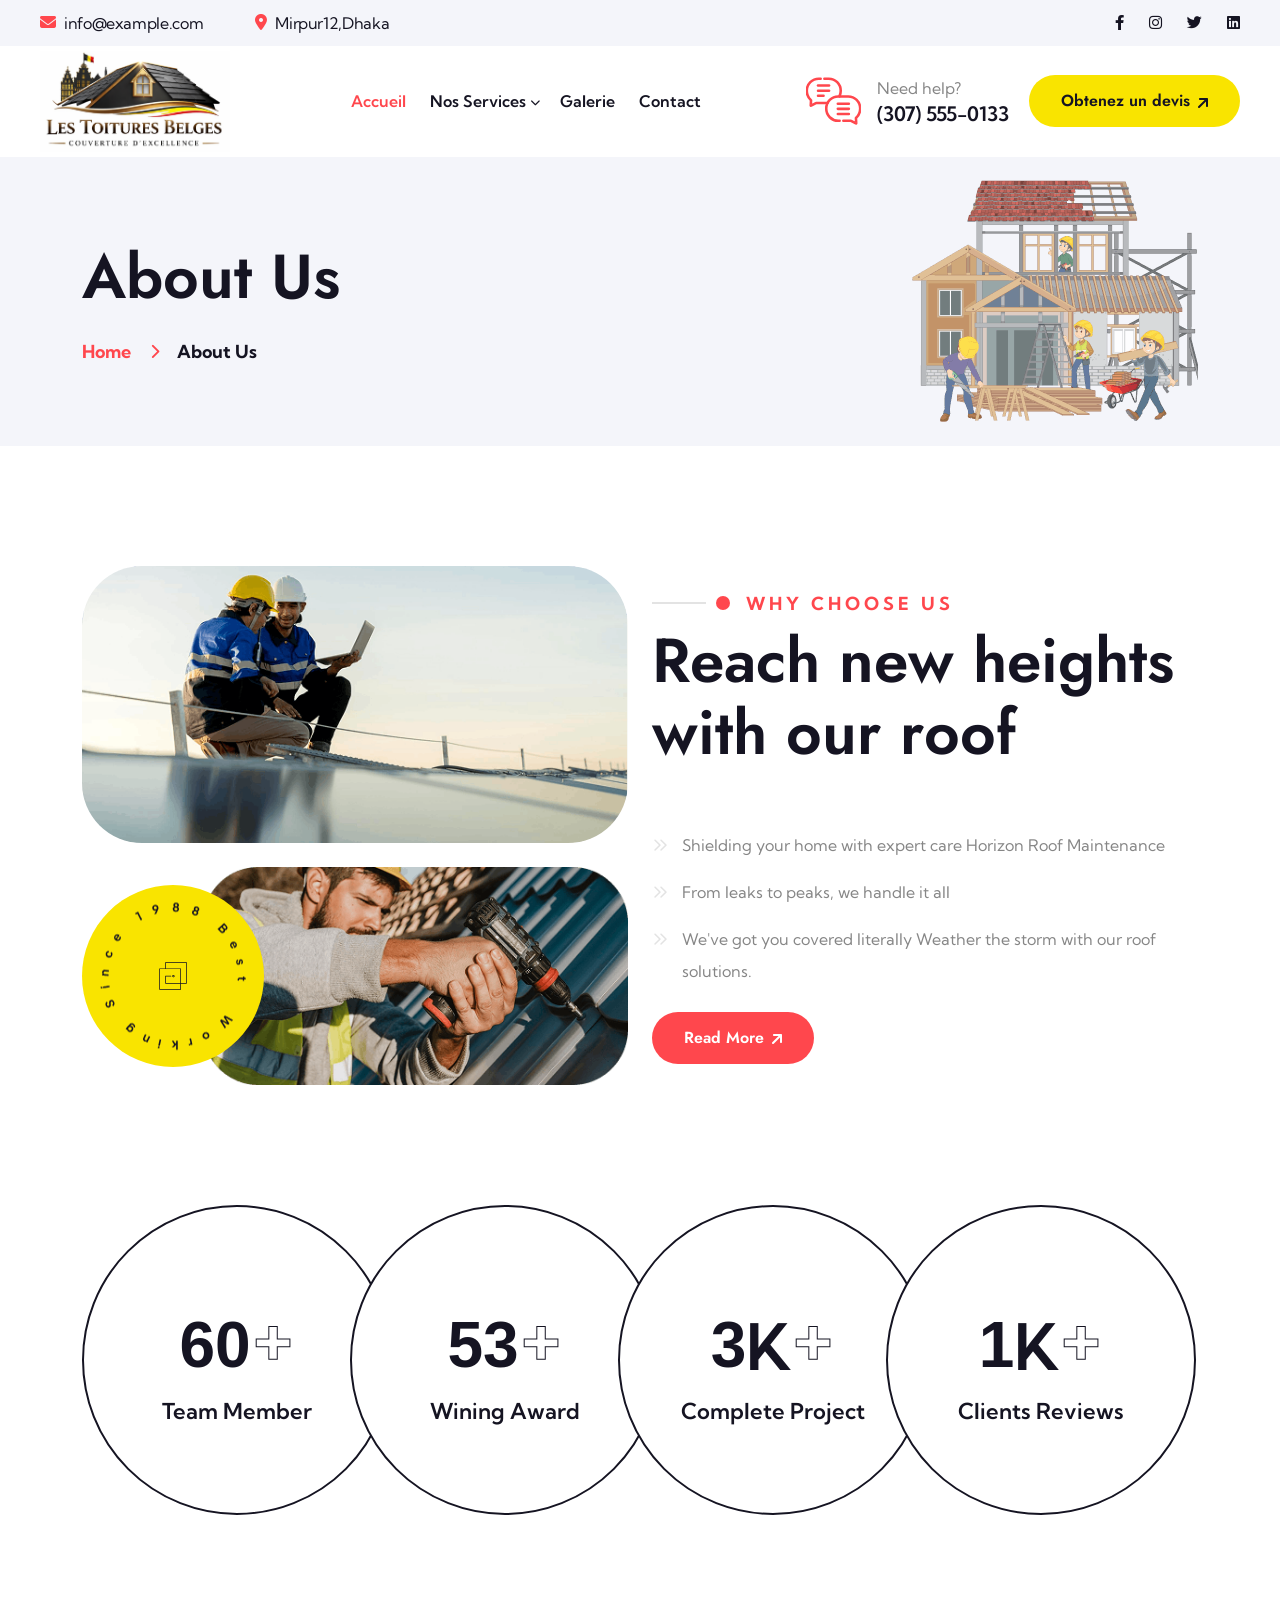
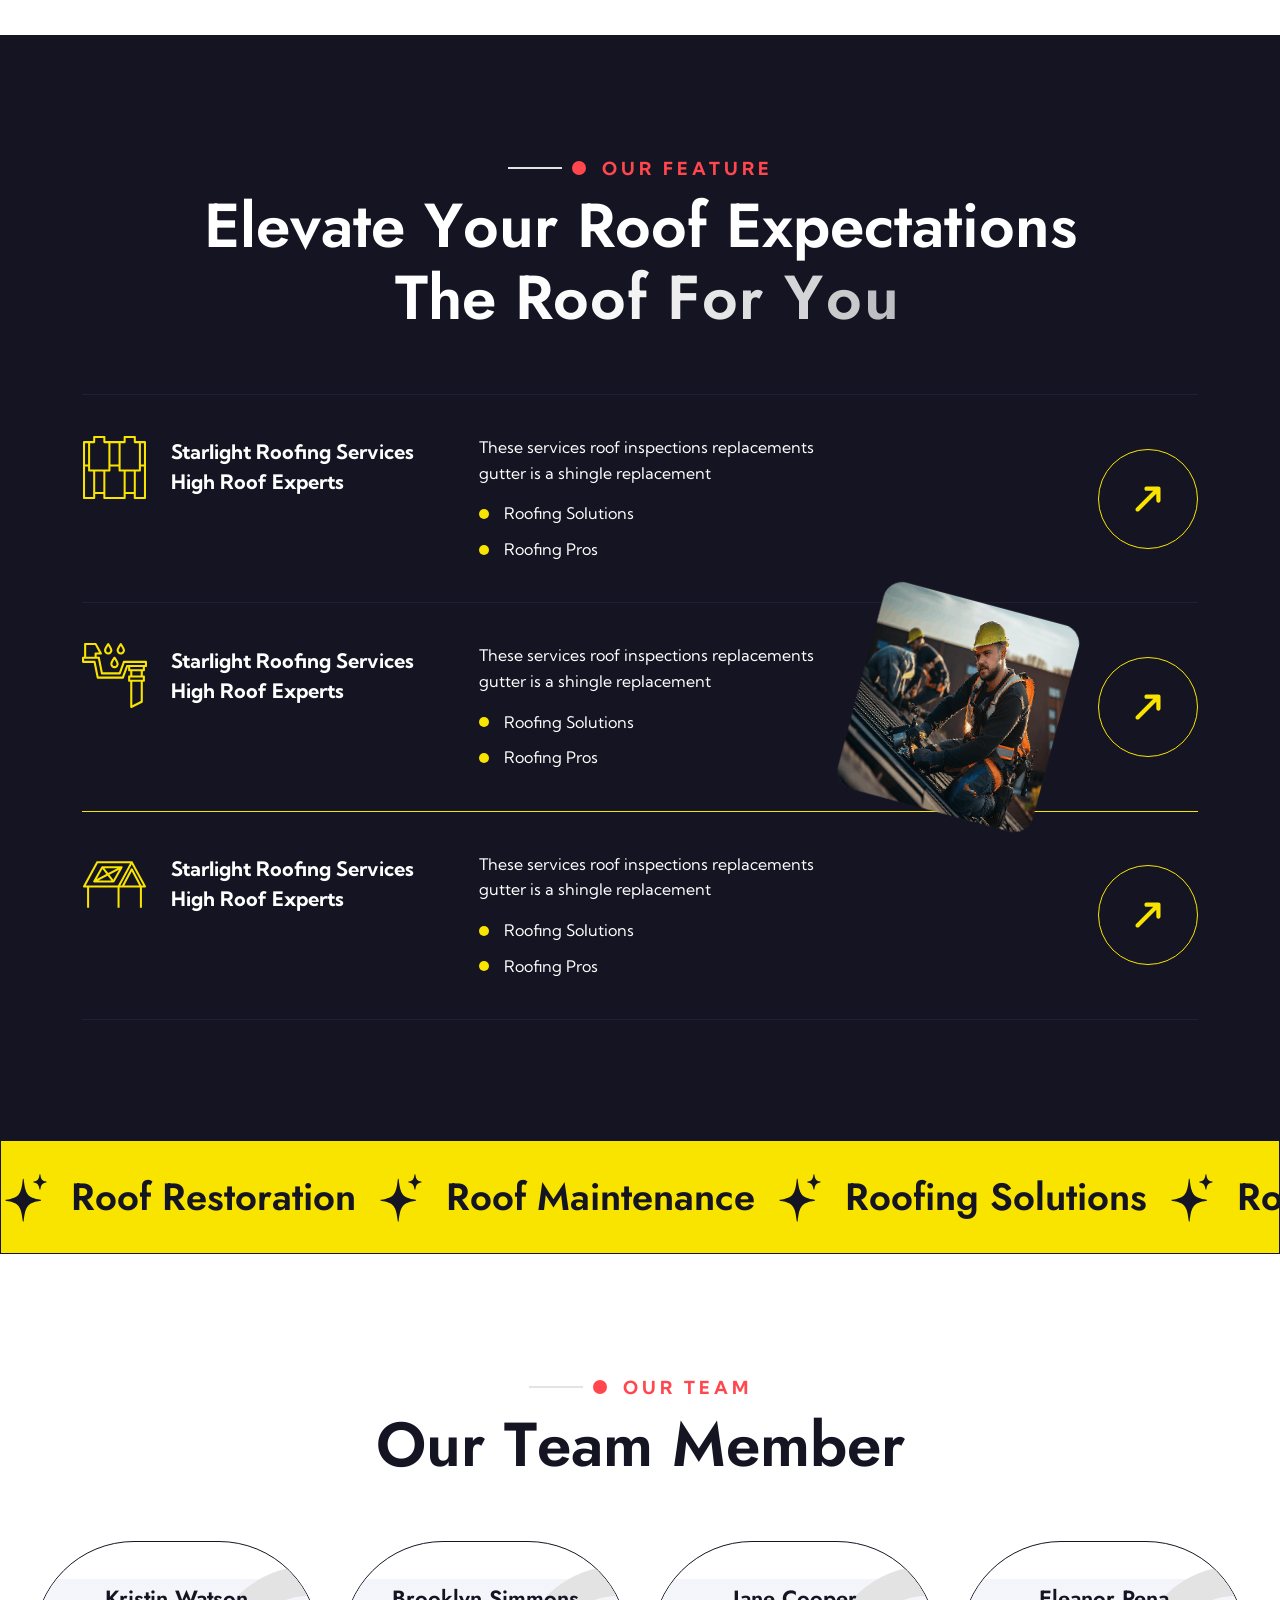
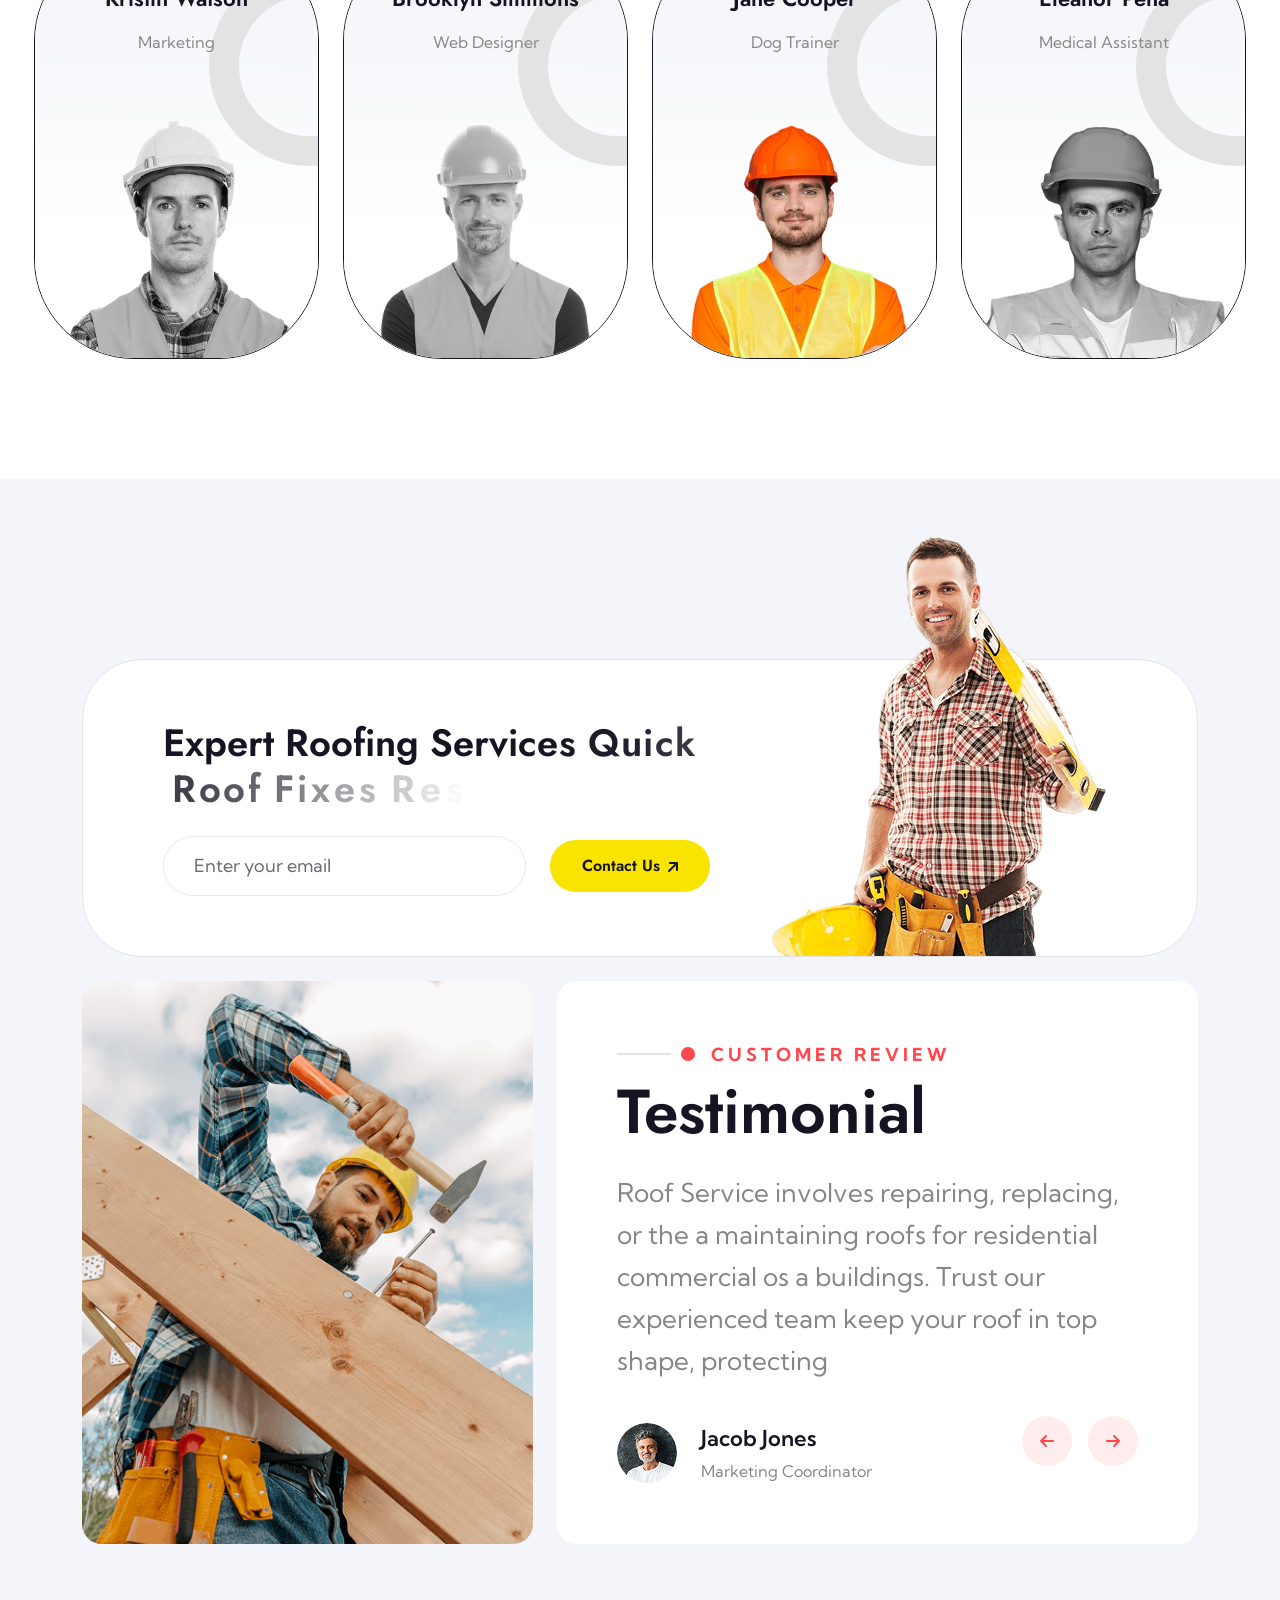
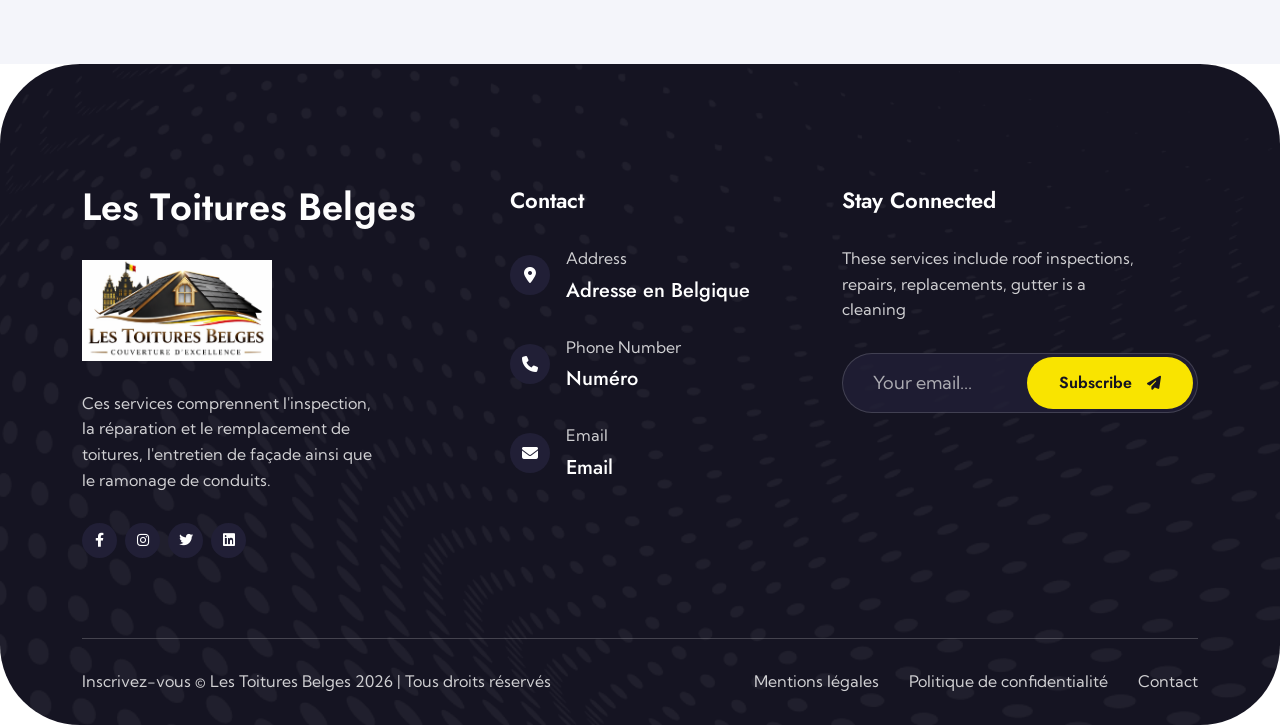
==== commit 10e8fbd3: "Add files via upload" ====
--- a/about.html
+++ b/about.html
@@ -774,117 +774,115 @@
   <!-- Back to top button end -->
   <!-- Footer section start -->
   <footer class="ep-footer-section">
-    <div class="footer-bg black-bg rounded-80" data-background="assets/img/bg/footer-one-bg.png">
-      <div class="container">
-        <div class="row g-4">
-          <div class="col-xxl-4 col-lg-4">
-            <div class="footer-widget footer-about">
-              <h3 class="heading-three text-white footer-title split-text right pb-30">Travaillons ensemble </h3>
-              <div class="logo pb-30">
-                <a href="index.html">
-                  <img src="assets/img/logo/Les Toitures Belges logo design.png" alt="logo-white" class="log-01" >
-                </a>
-              </div>
-              <p class="pb-30 text-white">Ces services comprennent l'inspection, la réparation et le remplacement de toitures, ainsi que le nettoyage des gouttières.</p>
-              <ul class="list-unstyled social-icon d-flex flex-wrap gap-2">
-                <li>
-                  <a href="#">
-                    <i class="fa-brands fa-facebook-f"></i>
-                  </a>
-                </li>
-                <li>
-                  <a href="#">
-                    <i class="fa-brands fa-instagram"></i>
-                  </a>
-                </li>
-                <li>
-                  <a href="#">
-                    <i class="fa-brands fa-twitter"></i>
-                  </a>
-                </li>
-                <li>
-                  <a href="#">
-                    <i class="fa-brands fa-linkedin"></i>
-                  </a>
-                </li>
-              </ul>
-            </div>
-          </div>
-          <div class="col-xxl-4 col-lg-4">
-            <div class="footer-widget contact-widget ps-xl-5 ps-xxl-4">
-              <h3 class="heading-five text-white pb-30">Contact</h3>
-              <ul class="list-unstyled">
-                <li class="d-flex align-items-center gap-3">
-                  <div class="icon flex-shrink-0"><i class="fa-solid fa-location-dot"></i></div>
-                  <div class="text">
-                    <p>Address</p>
-                    <h4 class="heading-six contact-title">
-                      <a href="#">8502 Preston Rd., Maine 98380</a>
-                    </h4>
-                  </div>
-                </li>
-                <li class="d-flex align-items-center gap-3">
-                  <div class="icon flex-shrink-0"><i class="fa-solid fa-phone"></i></div>
-                  <div class="text">
-                    <p>Phone Number</p>
-                    <h4 class="heading-six contact-title">
-                      <a href="tel:3454-678-910">345 678 9101</a>
-                    </h4>
-                  </div>
-                </li>
-                <li class="d-flex align-items-center gap-3">
-                  <div class="icon flex-shrink-0"><i class="fa-solid fa-envelope"></i></div>
-                  <div class="text">
-                    <p>Email</p>
-                    <h4 class="heading-six contact-title">
-                      <a href="mailto:jackson.graham@example.com">graham@example.com</a>
-                    </h4>
-                  </div>
-                </li>
-              </ul>
-            </div>
-          </div>
-          <div class="col-xxl-4 col-lg-4">
-            <div class="footer-widget">
-              <h3 class="heading-five text-white pb-30">Stay Connected</h3>
-              <p class="pb-30 text-white">These services include roof inspections, repairs, replacements, gutter is a
-                cleaning</p>
-
-              <form action="#">
-                <div class="input-group newsletter position-relative">
-                  <input type="email" class="form-control shadow-none rounded-pill w-100" placeholder="Your email...">
-                  <button type="submit"
-                    class="theme-btn position-absolute top-50 translate-middle-y flex-shrink-0 style2 border-0 d-inline-flex align-items-center gap-2 justify-content-center rounded-pill hover-effect-btn">
+        <div class="footer-bg black-bg rounded-80" data-background="assets/img/bg/footer-one-bg.png">
+            <div class="container">
+                <div class="row g-4">
+                    <div class="col-xxl-4 col-lg-4">
+                        <div class="footer-widget footer-about">
+                            <h3 class="heading-three text-white footer-title split-text right pb-30"> Les Toitures Belges </h3>
+                            <div class="logo pb-30">
+                                <a href="index.html">
+                                    <img src="assets/img/logo/Les Toitures Belges logo design.png" alt="logo-white" class="log-01">
+                                </a>
+                            </div>
+                            <p class="pb-30 text-white">Ces services comprennent l'inspection, la réparation et le remplacement de toitures, l'entretien de façade ainsi que le ramonage de conduits.</p>
+                            <ul class="list-unstyled social-icon d-flex flex-wrap gap-2">
+                                <li>
+                                    <a href="#">
+                                        <i class="fa-brands fa-facebook-f"></i>
+                                    </a>
+                                </li>
+                                <li>
+                                    <a href="#">
+                                        <i class="fa-brands fa-instagram"></i>
+                                    </a>
+                                </li>
+                                <li>
+                                    <a href="#">
+                                        <i class="fa-brands fa-twitter"></i>
+                                    </a>
+                                </li>
+                                <li>
+                                    <a href="#">
+                                        <i class="fa-brands fa-linkedin"></i>
+                                    </a>
+                                </li>
+                            </ul>
+                        </div>
+                    </div>
+                    <div class="col-xxl-4 col-lg-4">
+                        <div class="footer-widget contact-widget ps-xl-5 ps-xxl-4">
+                            <h3 class="heading-five text-white pb-30">Contact</h3>
+                            <ul class="list-unstyled">
+                                <li class="d-flex align-items-center gap-3">
+                                    <div class="icon flex-shrink-0"><i class="fa-solid fa-location-dot"></i></div>
+                                    <div class="text">
+                                        <p>Address</p>
+                                        <h4 class="heading-six contact-title">
+                                            <a href="#">Adresse en Belgique</a>
+                                        </h4>
+                                    </div>
+                                </li>
+                                <li class="d-flex align-items-center gap-3">
+                                    <div class="icon flex-shrink-0"><i class="fa-solid fa-phone"></i></div>
+                                    <div class="text">
+                                        <p>Phone Number</p>
+                                        <h4 class="heading-six contact-title">
+                                            <a href="tel:3454-678-910">Numéro</a>
+                                        </h4>
+                                    </div>
+                                </li>
+                                <li class="d-flex align-items-center gap-3">
+                                    <div class="icon flex-shrink-0"><i class="fa-solid fa-envelope"></i></div>
+                                    <div class="text">
+                                        <p>Email</p>
+                                        <h4 class="heading-six contact-title">
+                                            <a href="mailto:jackson.graham@example.com">Email</a>
+                                        </h4>
+                                    </div>
+                                </li>
+                            </ul>
+                        </div>
+                    </div>
+                    <div class="col-xxl-4 col-lg-4">
+                        <div class="footer-widget">
+                            <h3 class="heading-five text-white pb-30">Stay Connected</h3>
+                            <p class="pb-30 text-white">These services include roof inspections, repairs, replacements, gutter is a cleaning
+                            </p>
+
+                            <form action="#">
+                                <div class="input-group newsletter position-relative">
+                                    <input type="email" class="form-control shadow-none rounded-pill w-100" placeholder="Your email...">
+                                    <button type="submit" class="theme-btn position-absolute top-50 translate-middle-y flex-shrink-0 style2 border-0 d-inline-flex align-items-center gap-2 justify-content-center rounded-pill hover-effect-btn">
                     Subscribe
                     <i class="fa-solid fa-paper-plane"></i>
                   </button>
-                </div>
-              </form>
-            </div>
-          </div>
-        </div>
-        <div class="footer-btm">
-          <div class="row g-3">
-            <div class="col-lg-6">
-              <div class="footer-copyright text-center text-lg-start">
-                <p>© Yoursitename 2026 | All Rights Reserved</p>
-              </div>
-            </div>
-            <div class="col-lg-6">
-              <div class="footer-menu">
-                <ul
-                  class="list-unstyled d-flex flex-wrap justify-content-center justify-content-lg-end align-items-center">
-                  <li><a href="#">Terms & Condition</a></li>
-                  <li><a href="#">Privacy Policy</a></li>
-                  <li><a href="contact.html">Contact Us</a></li>
-                </ul>
-              </div>
-            </div>
-          </div>
-        </div>
-      </div>
-    </div>
-  </footer>
+                                </div>
+                            </form>
+                        </div>
+                    </div>
+                </div>
+                <div class="footer-btm">
+                    <div class="row g-3">
+                        <div class="col-lg-6">
+                            <div class="footer-copyright text-center text-lg-start">
+                                <p>Inscrivez-vous © Les Toitures Belges 2026 | Tous droits réservés</p>
+                            </div>
+                        </div>
+                        <div class="col-lg-6">
+                            <div class="footer-menu">
+                                <ul class="list-unstyled d-flex flex-wrap justify-content-center justify-content-lg-end align-items-center">
+                                    <li><a href="#"> Mentions légales</a></li>
+                                    <li><a href="#">Politique de confidentialité</a></li>
+                                    <li><a href="contact.html">Contact</a></li>
+                                </ul>
+                            </div>
+                        </div>
+                    </div>
+                </div>
+            </div>
+        </div>
+    </footer>
   <!-- Footer section end -->
 
   <!-- JS start here -->
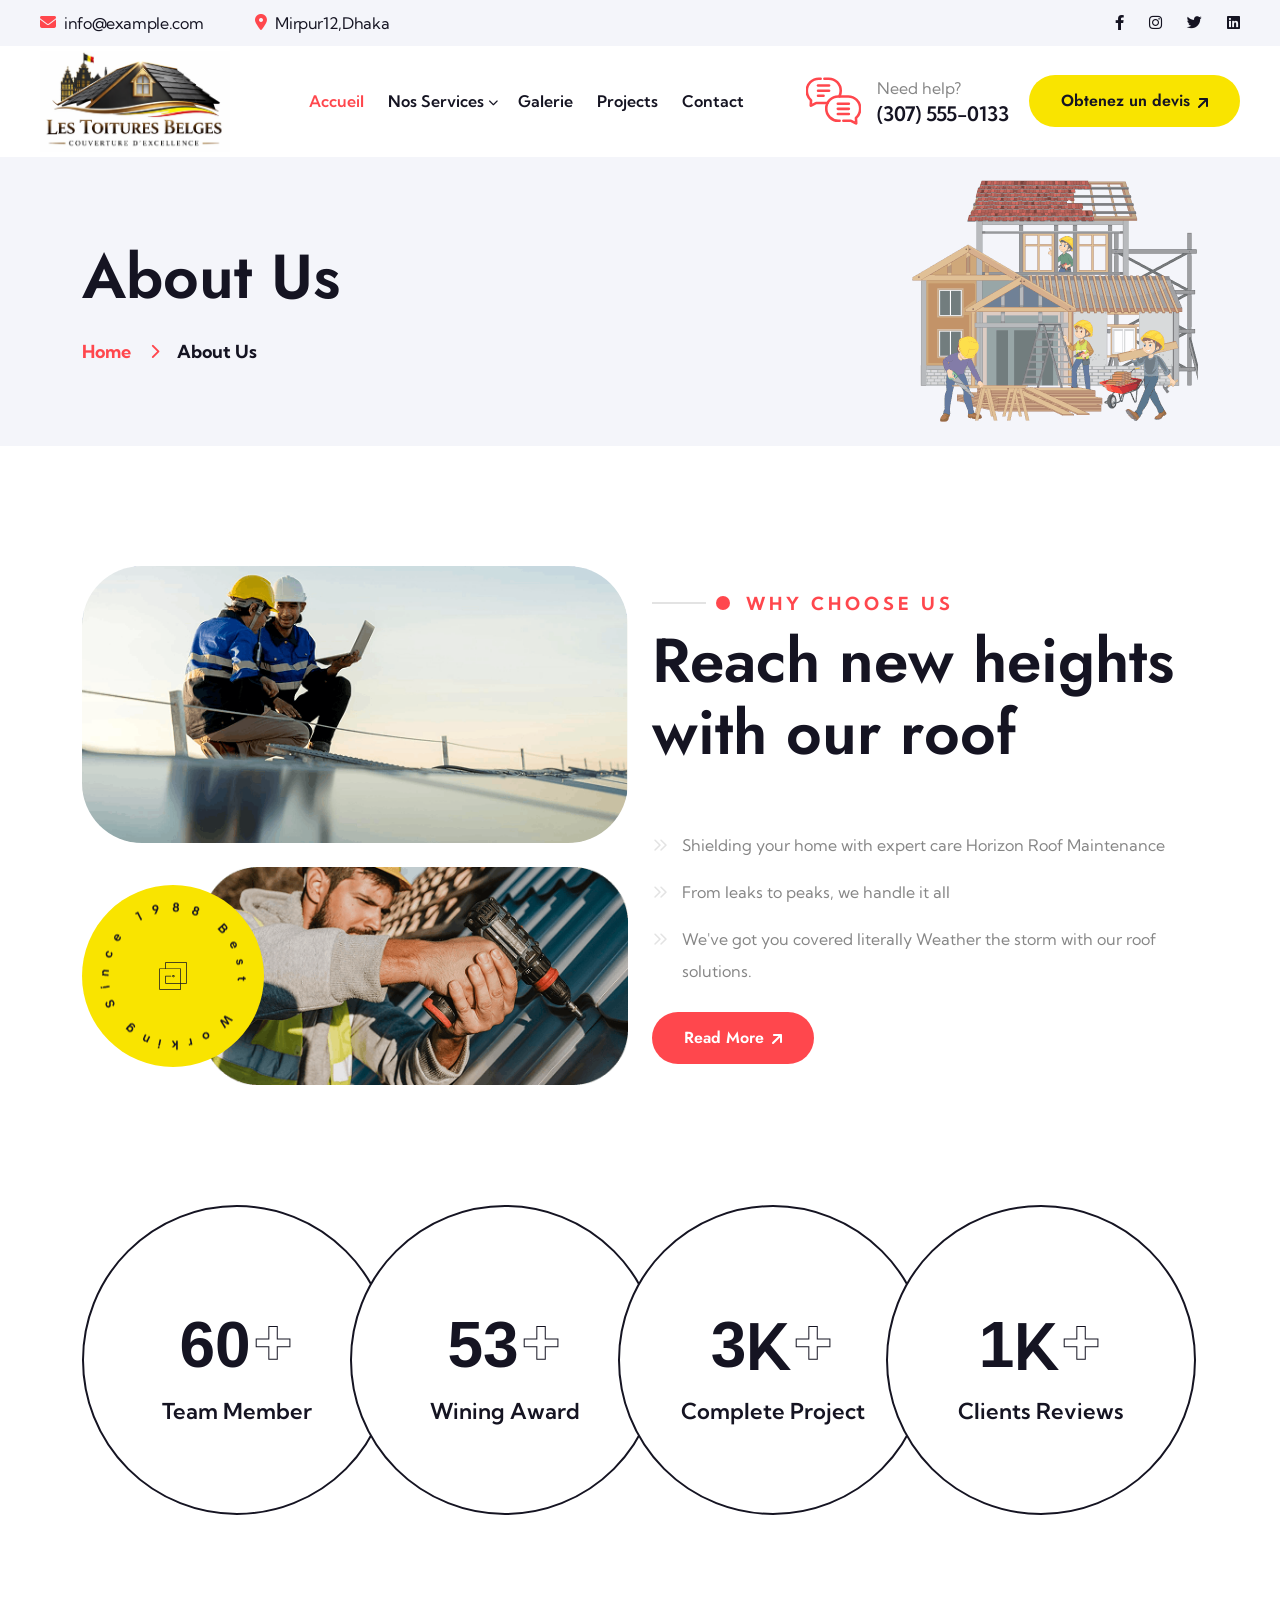
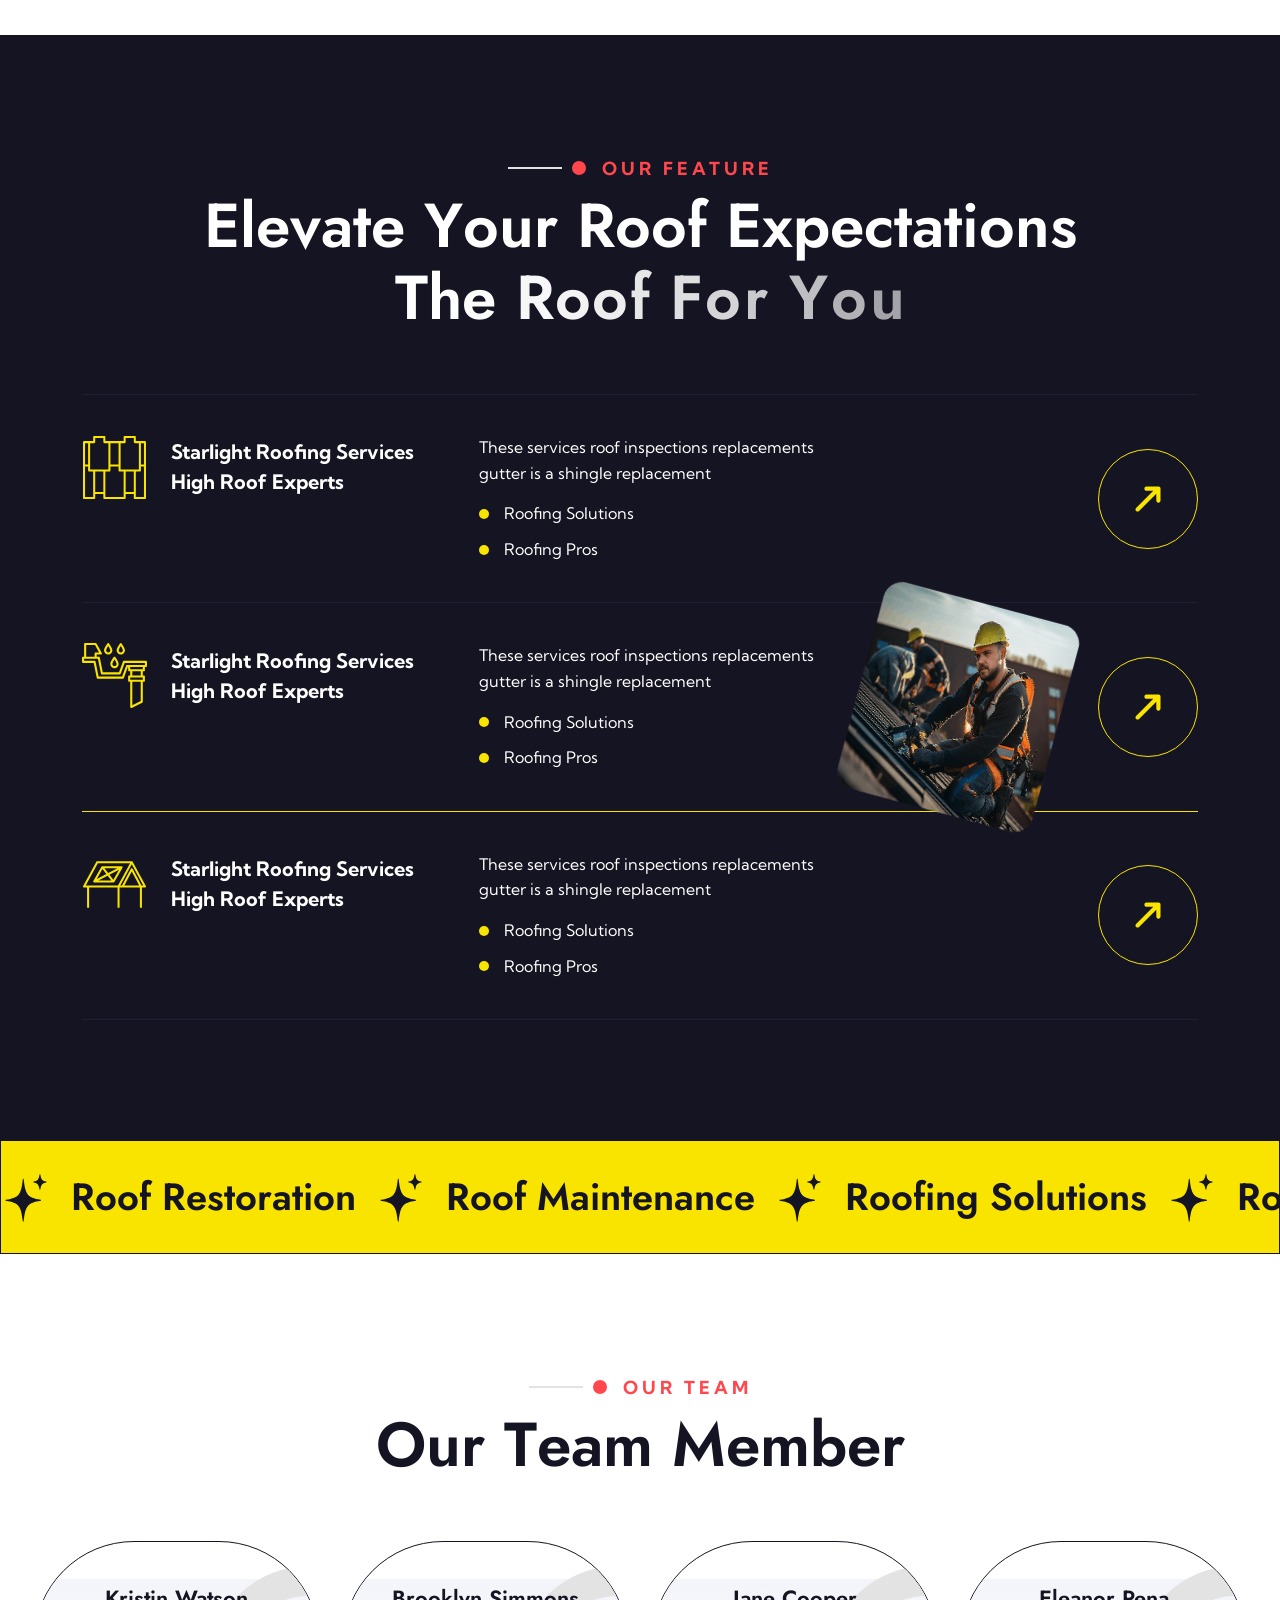
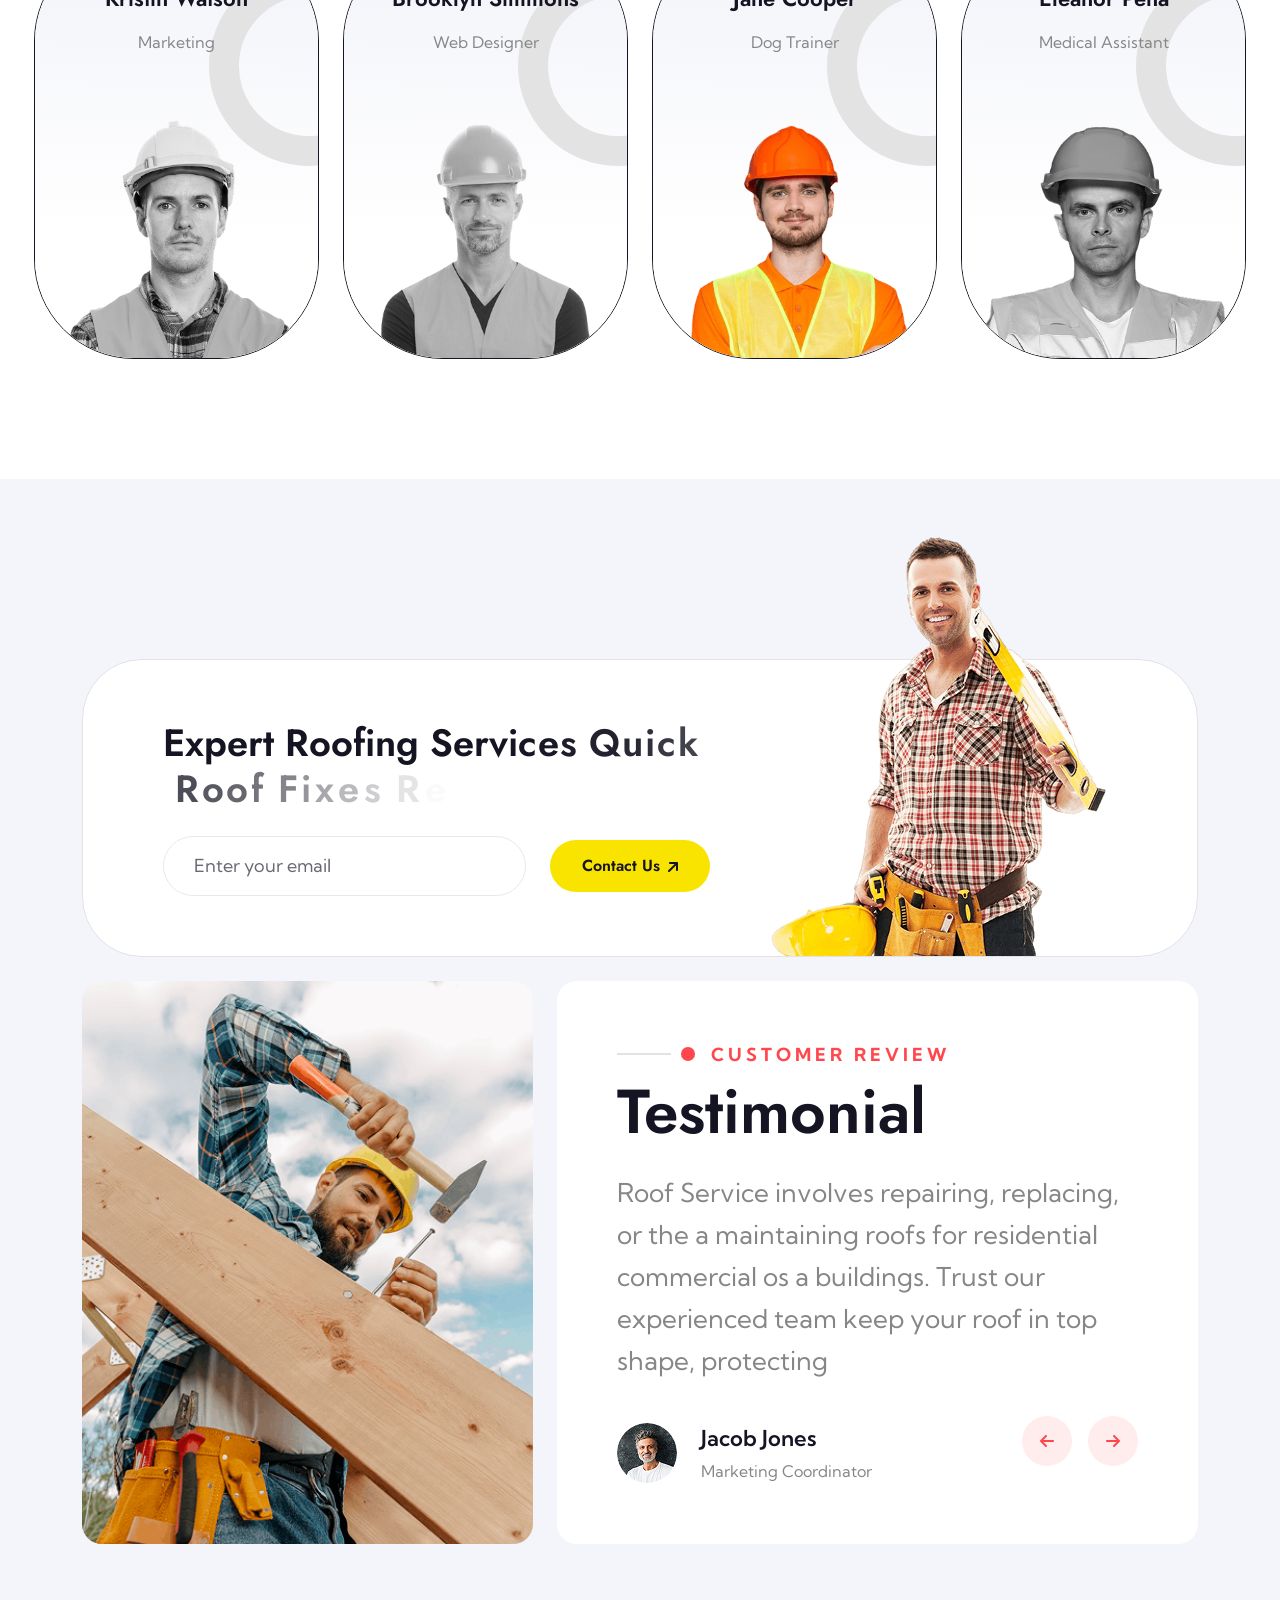
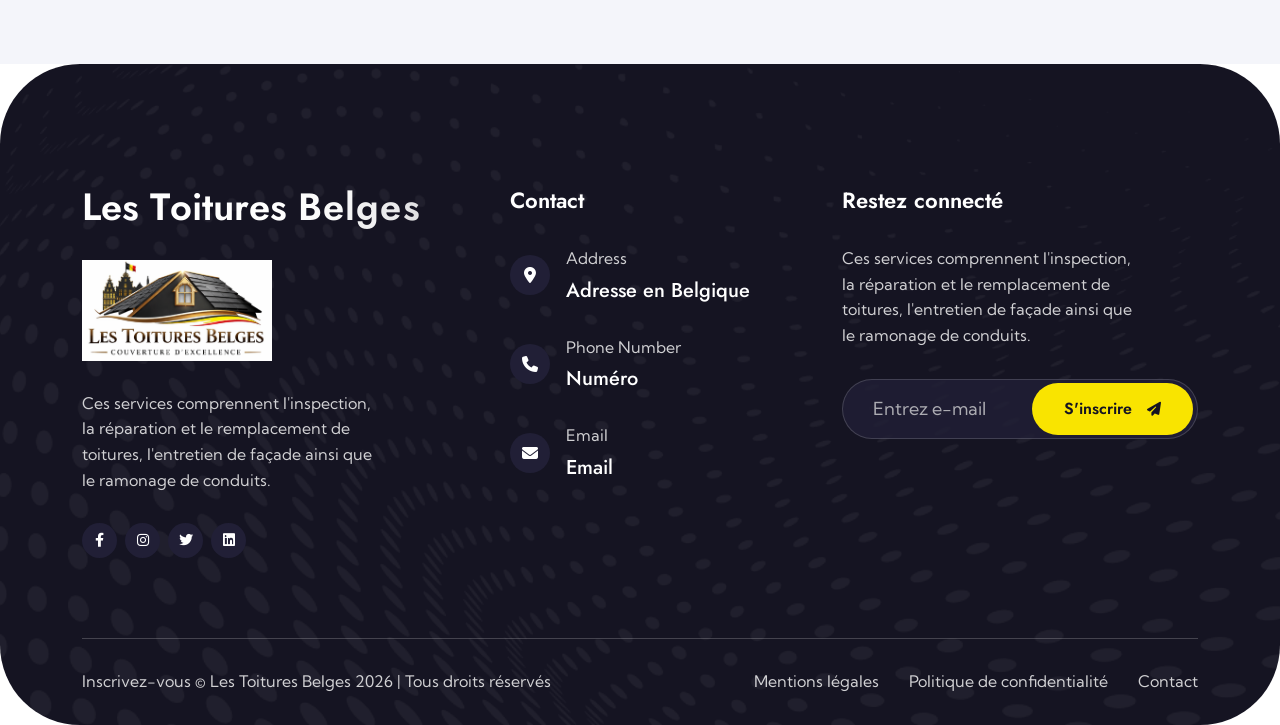
==== commit a0ec8a1f: "Add files via upload" ====
--- a/about.html
+++ b/about.html
@@ -1,215 +1,153 @@
-<!DOCTYPE html>
+<!doctype html>
 <html lang="en">
-
-
-<!-- Mirrored from elegantpixelstheme.com/alcove/about.html by HTTrack Website Copier/3.x [XR&CO'2014], Fri, 27 Mar 2026 06:25:59 GMT -->
-<head>
-  <!-- Required meta tags -->
-  <meta charset="UTF-8">
-  <meta http-equiv="X-UA-Compatible" content="IE=edge">
-  <!-- title -->
-  <title>Alcove - Roofing Services Company HTML Template</title>
-  <meta name="description" content="Alcove - Roofing Services Company HTML Template">
-  <meta name="viewport"
-    content="width=device-width, initial-scale=1.0, maximum-scale=5.0, minimum-scale=1.0, user-scalable=yes">
-  <!-- Favicon -->
-  <link rel="shortcut icon" type="image/x-icon" href="assets/img/fevicon.svg">
-  <!-- Place favicon.ico in the root directory -->
-
-  <!-- CSS start here -->
-  <link rel="stylesheet" href="assets/css/bootstrap.min.css">
-  <link rel="stylesheet" href="assets/fontawsome/css/fontawesome.css">
-  <link rel="stylesheet" href="assets/css/magnific-popup.css">
-  <link rel="stylesheet" href="assets/css/animate.min.css">
-  <link rel="stylesheet" href="assets/css/odometer.css">
-  <link rel="stylesheet" href="assets/css/swiper-bundle.min.css">
-  <link rel="stylesheet" href="assets/css/style.css">
-  <!-- CSS end here -->
-
-  <style>
-       .log-01{
-      width: 190px;
-    }
-  </style>
-</head>
-
-<body>
-  <!-- Preloader start -->
-  <div class="fullpage_loader">
-    <img src="assets/img/fevicon.svg" class="position-absolute top-50 start-50 translate-middle" alt="preloader-logo">
-    <span class="loader">
-    </span>
-  </div>
-  <!-- Preloader end -->
-  <!-- Header section start -->
-  <div id="header-fixed-height"></div>
-   <header class="ep-header-section top-0 start-0 bg-white w-100">
-    <!-- top header section start -->
-    <div class="ep-top-header-section gray-bg d-none d-lg-block">
-      <div class="container-fluid">
-        <div class="row g-4">
-          <div class="col-md-8">
-            <ul class="list-unstyled contact-info d-flex flex-wrap align-items-center">
-              <li class="d-flex align-items-center gap-2 text-white">
-                <span class="icon">
-                  <i class="fa-solid fa-envelope"></i>
-                </span>
-                <a href="mailto:info@example.com">info@example.com</a>
-              </li>
-              <li class="d-flex align-items-center gap-2 text-white">
-                <span class="icon">
-                  <i class="fa-solid fa-location-dot"></i>
-                </span>
-                <a href="#">Mirpur12,Dhaka </a>
-              </li>
-            </ul>
-          </div>
-          <div class="col-md-4">
-            <ul class="list-unstyled social-icon d-flex flex-wrap justify-content-end">
-              <li>
-                <a href="#">
-                  <i class="fa-brands fa-facebook-f"></i>
-                </a>
-              </li>
-              <li>
-                <a href="#">
-                  <i class="fa-brands fa-instagram"></i>
-                </a>
-              </li>
-              <li>
-                <a href="#">
-                  <i class="fa-brands fa-twitter"></i>
-                </a>
-              </li>
-              <li>
-                <a href="#">
-                  <i class="fa-brands fa-linkedin"></i>
-                </a>
-              </li>
-            </ul>
+  <!-- Mirrored from elegantpixelstheme.com/alcove/about.html by HTTrack Website Copier/3.x [XR&CO'2014], Fri, 27 Mar 2026 06:25:59 GMT -->
+  <head>
+    <!-- Required meta tags -->
+    <meta charset="UTF-8" />
+    <meta http-equiv="X-UA-Compatible" content="IE=edge" />
+    <!-- title -->
+    <title>Alcove - Roofing Services Company HTML Template</title>
+    <meta
+      name="description"
+      content="Alcove - Roofing Services Company HTML Template"
+    />
+    <meta
+      name="viewport"
+      content="width=device-width, initial-scale=1.0, maximum-scale=5.0, minimum-scale=1.0, user-scalable=yes"
+    />
+    <!-- Favicon -->
+    <link
+      rel="shortcut icon"
+      type="image/x-icon"
+      href="assets/img/fevicon.svg"
+    />
+    <!-- Place favicon.ico in the root directory -->
+
+    <!-- CSS start here -->
+    <link rel="stylesheet" href="assets/css/bootstrap.min.css" />
+    <link rel="stylesheet" href="assets/fontawsome/css/fontawesome.css" />
+    <link rel="stylesheet" href="assets/css/magnific-popup.css" />
+    <link rel="stylesheet" href="assets/css/animate.min.css" />
+    <link rel="stylesheet" href="assets/css/odometer.css" />
+    <link rel="stylesheet" href="assets/css/swiper-bundle.min.css" />
+    <link rel="stylesheet" href="assets/css/style.css" />
+    <!-- CSS end here -->
+
+    <style>
+      .log-01 {
+        width: 190px;
+      }
+    </style>
+  </head>
+
+  <body>
+    <!-- Preloader start -->
+    <div class="fullpage_loader">
+      <img
+        src="assets/img/fevicon.svg"
+        class="position-absolute top-50 start-50 translate-middle"
+        alt="preloader-logo"
+      />
+      <span class="loader"> </span>
+    </div>
+    <!-- Preloader end -->
+    <!-- Header section start -->
+    <div id="header-fixed-height"></div>
+    <header class="ep-header-section top-0 start-0 bg-white w-100">
+      <!-- top header section start -->
+      <div class="ep-top-header-section gray-bg d-none d-lg-block">
+        <div class="container-fluid">
+          <div class="row g-4">
+            <div class="col-md-8">
+              <ul
+                class="list-unstyled contact-info d-flex flex-wrap align-items-center"
+              >
+                <li class="d-flex align-items-center gap-2 text-white">
+                  <span class="icon">
+                    <i class="fa-solid fa-envelope"></i>
+                  </span>
+                  <a href="mailto:info@example.com">info@example.com</a>
+                </li>
+                <li class="d-flex align-items-center gap-2 text-white">
+                  <span class="icon">
+                    <i class="fa-solid fa-location-dot"></i>
+                  </span>
+                  <a href="#">Mirpur12,Dhaka </a>
+                </li>
+              </ul>
+            </div>
+            <div class="col-md-4">
+              <ul
+                class="list-unstyled social-icon d-flex flex-wrap justify-content-end"
+              >
+                <li>
+                  <a href="#">
+                    <i class="fa-brands fa-facebook-f"></i>
+                  </a>
+                </li>
+                <li>
+                  <a href="#">
+                    <i class="fa-brands fa-instagram"></i>
+                  </a>
+                </li>
+                <li>
+                  <a href="#">
+                    <i class="fa-brands fa-twitter"></i>
+                  </a>
+                </li>
+                <li>
+                  <a href="#">
+                    <i class="fa-brands fa-linkedin"></i>
+                  </a>
+                </li>
+              </ul>
+            </div>
           </div>
         </div>
       </div>
-    </div>
-    <!-- top header section end -->
-    <div id="sticky-header" class="w-100">
-      <nav class="navbar w-100 p-0 navbar-expand-xl d-none d-xl-flex">
-        <div class="container-fluid">
-          <a class="navbar-brand" href="index.html">
-            <img src="assets/img/logo/Les Toitures Belges logo design.png" alt="logo" class="log-01">
-          </a>
-          <button class="navbar-toggler" type="button" data-bs-toggle="collapse"
-            data-bs-target="#navbarSupportedContent" aria-controls="navbarSupportedContent" aria-expanded="false"
-            aria-label="Toggle navigation">
-            <span class="navbar-toggler-icon"></span>
-          </button>
-          <div class="collapse navbar-collapse" id="navbarSupportedContent">
-            <ul class="navbar-nav mx-auto mb-lg-0">
-              <li class="nav-item">
-                <a class="nav-link active" aria-current="page" href="index.html">
-                  Accueil <i class="fas fa-chevron"></i>
-                </a>
-               
-              </li>
-              <!-- <li class="nav-item">
+      <!-- top header section end -->
+      <div id="sticky-header" class="w-100">
+        <nav class="navbar w-100 p-0 navbar-expand-xl d-none d-xl-flex">
+          <div class="container-fluid">
+            <a class="navbar-brand" href="index.html">
+              <img
+                src="assets/img/logo/Les Toitures Belges logo design.png"
+                alt="logo"
+                class="log-01"
+              />
+            </a>
+            <button
+              class="navbar-toggler"
+              type="button"
+              data-bs-toggle="collapse"
+              data-bs-target="#navbarSupportedContent"
+              aria-controls="navbarSupportedContent"
+              aria-expanded="false"
+              aria-label="Toggle navigation"
+            >
+              <span class="navbar-toggler-icon"></span>
+            </button>
+            <div class="collapse navbar-collapse" id="navbarSupportedContent">
+              <ul class="navbar-nav mx-auto mb-lg-0">
+                <li class="nav-item">
+                  <a
+                    class="nav-link active"
+                    aria-current="page"
+                    href="index.html"
+                  >
+                    Accueil <i class="fas fa-chevron"></i>
+                  </a>
+                </li>
+                <!-- <li class="nav-item">
                 <a class="nav-link" href="about.html">
           à propos de nous
                 </a>
               </li> -->
-              <li class="nav-item">
-                <a class="nav-link" href="#">
-                Nos Services <i class="fas fa-chevron-down"></i>
-                </a>    <ul class="sub-menu list-unstyled">
-                  <li>
-                    <a href="service.html">ENTRETIEN TOITURE</a>
-                  </li>
-                  <li>
-                    <a href="Entretien-façade.html">ENTRETIEN FAÇADE</a>
-                  </li>
-
-                   <li>
-                    <a href="ramonage.html">RAMONAGE</a>
-                  </li>
-                </ul>
-            
-              </li>
-             
-              <li class="nav-item">
-                <a class="nav-link" href="#">
-                 Galerie <i class="fas fa-chevron"></i>
-                </a>
-             
-              </li>
-              <li class="nav-item">
-                <a class="nav-link" href="contact.html">
-              Contact
-                </a>
-              </li>
-            </ul>
-            <div class="menu-right-info d-flex align-items-center justify-content-end">
-              <a href="tel:307-555-0133" class="need-help d-flex align-items-center gap-3">
-                <span class="icon flex-shrink-0">
-                  <img src="assets/img/icons/message.svg" alt="message">
-                </span>
-                <span class="text d-block">
-                  Need help?
-                  <span class="number d-block">(307) 555-0133</span>
-                </span>
-              </a>
-              <a href="contact.html"
-                class="theme-btn style2 d-inline-flex align-items-center gap-2 justify-content-center rounded-pill hover-effect-btn">
-       Obtenez un devis
-
-                <span class="theme-btn-icon">
-                  <svg class="su-arrow-svg-top-right" width="10" height="10" viewBox="0 0 10 10" fill="none"
-                    xmlns="http://www.w3.org/2000/svg">
-                    <path
-                      d="M10 1V8C10 8.29167 9.90625 8.53125 9.71875 8.71875C9.53125 8.90625 9.29167 9 9 9C8.70833 9 8.46875 8.90625 8.28125 8.71875C8.09375 8.53125 8 8.29167 8 8V3.40625L1.71875 9.71875C1.51042 9.90625 1.27083 10 1 10C0.729167 10 0.489583 9.90625 0.28125 9.71875C0.09375 9.51042 0 9.27083 0 9C0 8.72917 0.09375 8.48958 0.28125 8.28125L6.59375 2H2C1.70833 2 1.46875 1.90625 1.28125 1.71875C1.09375 1.53125 1 1.29167 1 1C1 0.708333 1.09375 0.46875 1.28125 0.28125C1.46875 0.09375 1.70833 0 2 0H9C9.29167 0 9.53125 0.09375 9.71875 0.28125C9.90625 0.46875 10 0.708333 10 1Z"
-                      fill="currentColor"></path>
-                    <path
-                      d="M10 1V8C10 8.29167 9.90625 8.53125 9.71875 8.71875C9.53125 8.90625 9.29167 9 9 9C8.70833 9 8.46875 8.90625 8.28125 8.71875C8.09375 8.53125 8 8.29167 8 8V3.40625L1.71875 9.71875C1.51042 9.90625 1.27083 10 1 10C0.729167 10 0.489583 9.90625 0.28125 9.71875C0.09375 9.51042 0 9.27083 0 9C0 8.72917 0.09375 8.48958 0.28125 8.28125L6.59375 2H2C1.70833 2 1.46875 1.90625 1.28125 1.71875C1.09375 1.53125 1 1.29167 1 1C1 0.708333 1.09375 0.46875 1.28125 0.28125C1.46875 0.09375 1.70833 0 2 0H9C9.29167 0 9.53125 0.09375 9.71875 0.28125C9.90625 0.46875 10 0.708333 10 1Z"
-                      fill="currentColor"></path>
-                  </svg>
-                </span>
-              </a>
-            </div>
-          </div>
-        </div>
-      </nav>
-
-      <!-- mobile navbar part start -->
-      <div class="mobile-menu-area d-block d-xl-none">
-        <div class="container">
-          <div class="mobile-topbar">
-            <div class="d-flex justify-content-between align-items-center">
-              <div class="logo">
-                <a href="index.html"> <img src="assets/img/logo/Les Toitures Belges logo design.png" alt="logo" class="log-01"></a>
-              </div>
-              <div class="bars">
-                <i class="fas fa-bars"></i>
-              </div>
-            </div>
-          </div>
-        </div>
-        <div class="mobile-menu-overlay"></div>
-        <div class="mobile-menu-main">
-          <div class="logo">
-            <a href="index.html"><img src="assets/img/logo/Les Toitures Belges logo design.png" alt="logo" class="log-01"></a>
-          </div>
-          <div class="close-mobile-menu"><i class="fas fa-times"></i></div>
-          <div class="menu-body">
-            <div class="menu-list">
-              <ul class="list-unstyled">
-                <li class="sub-mobile-menu">
-                  <a href="index.html">   Accueil <i class=""></i></a>
-           
-                </li>
-                <!-- <li class="sub-mobile-menu">
-                  <a href="about.html">à propos de nous</a>
-                </li> -->
-                <li class="sub-mobile-menu">
-                  <a href="#">Nos Services <i class="fas fa-chevron-down float-end"></i></a>
-                  <ul class="list-unstyled">
+                <li class="nav-item">
+                  <a class="nav-link" href="#">
+                    Nos Services <i class="fas fa-chevron-down"></i>
+                  </a>
+                  <ul class="sub-menu list-unstyled">
                     <li>
                       <a href="service.html">ENTRETIEN TOITURE</a>
                     </li>
@@ -217,689 +155,1048 @@
                       <a href="Entretien-façade.html">ENTRETIEN FAÇADE</a>
                     </li>
 
-                      <li>
+                    <li>
                       <a href="ramonage.html">RAMONAGE</a>
                     </li>
-
-                      
                   </ul>
                 </li>
-                <li class="sub-mobile-menu">
-                  <a href="#">Galerie <i class=""></i></a>
-              
-                </li>
-              
-             
-                <li class="sub-mobile-menu">
-                  <a href="contact.html">Contact</a>
+
+                <li class="nav-item">
+                  <a class="nav-link" href="#">
+                    Galerie <i class="fas fa-chevron"></i>
+                  </a>
+                </li>
+
+                <li class="nav-item">
+                  <a class="nav-link" href="./project-details.html">
+                    Projects <i class="fas fa-chevron"></i>
+                  </a>
+                </li>
+                <li class="nav-item">
+                  <a class="nav-link" href="contact.html"> Contact </a>
                 </li>
               </ul>
-            </div>
-          </div>
-          <div class="contact-info pt-4 px-3 pb-5">
-            <h4 class="contact-title heading-four">Contact Info</h4>
-            <ul class="list-unstyled">
-              <li class="d-flex align-items-center gap-3">
-                <div class="icon-box d-flex align-items-center justify-content-center rounded-pill flex-shrink-0">
-                  <i class="fa-solid fa-phone"></i>
-                </div>
-                <div class="info">
-                  <h5 class="info-label">
-                    Call Now</h5>
-                  <a href="tel:(629)555-0129" class="info-text">000000000</a>
-                </div>
-              </li>
-              <li class="d-flex align-items-center gap-3">
-                <div class="icon-box d-flex align-items-center justify-content-center rounded-pill flex-shrink-0">
-                  <i class="fa-solid fa-envelope"></i>
-                </div>
-                <div class="info">
-                  <h5 class="info-label">Email Us</h5>
-                  <a href="mailto:tim.jennings@example.com" class="info-text">roof@info.com</a>
-                </div>
-              </li>
-              <li class="d-flex align-items-center gap-3">
-                <div class="icon-box d-flex align-items-center justify-content-center rounded-pill flex-shrink-0">
-                  <i class="fa-solid fa-location-dot"></i>
-                </div>
-                <div class="info">
-                  <h5 class="info-label">Office Location</h5>
-                  <a href="#" class="info-text">xyz location </a>
-                </div>
-              </li>
-            </ul>
+              <div
+                class="menu-right-info d-flex align-items-center justify-content-end"
+              >
+                <a
+                  href="tel:307-555-0133"
+                  class="need-help d-flex align-items-center gap-3"
+                >
+                  <span class="icon flex-shrink-0">
+                    <img src="assets/img/icons/message.svg" alt="message" />
+                  </span>
+                  <span class="text d-block">
+                    Need help?
+                    <span class="number d-block">(307) 555-0133</span>
+                  </span>
+                </a>
+                <a
+                  href="contact.html"
+                  class="theme-btn style2 d-inline-flex align-items-center gap-2 justify-content-center rounded-pill hover-effect-btn"
+                >
+                  Obtenez un devis
+
+                  <span class="theme-btn-icon">
+                    <svg
+                      class="su-arrow-svg-top-right"
+                      width="10"
+                      height="10"
+                      viewBox="0 0 10 10"
+                      fill="none"
+                      xmlns="http://www.w3.org/2000/svg"
+                    >
+                      <path
+                        d="M10 1V8C10 8.29167 9.90625 8.53125 9.71875 8.71875C9.53125 8.90625 9.29167 9 9 9C8.70833 9 8.46875 8.90625 8.28125 8.71875C8.09375 8.53125 8 8.29167 8 8V3.40625L1.71875 9.71875C1.51042 9.90625 1.27083 10 1 10C0.729167 10 0.489583 9.90625 0.28125 9.71875C0.09375 9.51042 0 9.27083 0 9C0 8.72917 0.09375 8.48958 0.28125 8.28125L6.59375 2H2C1.70833 2 1.46875 1.90625 1.28125 1.71875C1.09375 1.53125 1 1.29167 1 1C1 0.708333 1.09375 0.46875 1.28125 0.28125C1.46875 0.09375 1.70833 0 2 0H9C9.29167 0 9.53125 0.09375 9.71875 0.28125C9.90625 0.46875 10 0.708333 10 1Z"
+                        fill="currentColor"
+                      ></path>
+                      <path
+                        d="M10 1V8C10 8.29167 9.90625 8.53125 9.71875 8.71875C9.53125 8.90625 9.29167 9 9 9C8.70833 9 8.46875 8.90625 8.28125 8.71875C8.09375 8.53125 8 8.29167 8 8V3.40625L1.71875 9.71875C1.51042 9.90625 1.27083 10 1 10C0.729167 10 0.489583 9.90625 0.28125 9.71875C0.09375 9.51042 0 9.27083 0 9C0 8.72917 0.09375 8.48958 0.28125 8.28125L6.59375 2H2C1.70833 2 1.46875 1.90625 1.28125 1.71875C1.09375 1.53125 1 1.29167 1 1C1 0.708333 1.09375 0.46875 1.28125 0.28125C1.46875 0.09375 1.70833 0 2 0H9C9.29167 0 9.53125 0.09375 9.71875 0.28125C9.90625 0.46875 10 0.708333 10 1Z"
+                        fill="currentColor"
+                      ></path>
+                    </svg>
+                  </span>
+                </a>
+              </div>
+            </div>
+          </div>
+        </nav>
+
+        <!-- mobile navbar part start -->
+        <div class="mobile-menu-area d-block d-xl-none">
+          <div class="container">
+            <div class="mobile-topbar">
+              <div class="d-flex justify-content-between align-items-center">
+                <div class="logo">
+                  <a href="index.html">
+                    <img
+                      src="assets/img/logo/Les Toitures Belges logo design.png"
+                      alt="logo"
+                      class="log-01"
+                  /></a>
+                </div>
+                <div class="bars">
+                  <i class="fas fa-bars"></i>
+                </div>
+              </div>
+            </div>
+          </div>
+          <div class="mobile-menu-overlay"></div>
+          <div class="mobile-menu-main">
+            <div class="logo">
+              <a href="index.html"
+                ><img
+                  src="assets/img/logo/Les Toitures Belges logo design.png"
+                  alt="logo"
+                  class="log-01"
+              /></a>
+            </div>
+            <div class="close-mobile-menu"><i class="fas fa-times"></i></div>
+            <div class="menu-body">
+              <div class="menu-list">
+                <ul class="list-unstyled">
+                  <li class="sub-mobile-menu">
+                    <a href="index.html"> Accueil <i class=""></i></a>
+                  </li>
+                  <!-- <li class="sub-mobile-menu">
+                  <a href="about.html">à propos de nous</a>
+                </li> -->
+                  <li class="sub-mobile-menu">
+                    <a href="#"
+                      >Nos Services <i class="fas fa-chevron-down float-end"></i
+                    ></a>
+                    <ul class="list-unstyled">
+                      <li>
+                        <a href="service.html">ENTRETIEN TOITURE</a>
+                      </li>
+                      <li>
+                        <a href="Entretien-façade.html">ENTRETIEN FAÇADE</a>
+                      </li>
+
+                      <li>
+                        <a href="ramonage.html">RAMONAGE</a>
+                      </li>
+                    </ul>
+                  </li>
+                  <li class="sub-mobile-menu">
+                    <a href="#">Galerie <i class=""></i></a>
+                  </li>
+
+                  <li class="sub-mobile-menu">
+                    <a href="contact.html">Contact</a>
+                  </li>
+                </ul>
+              </div>
+            </div>
+            <div class="contact-info pt-4 px-3 pb-5">
+              <h4 class="contact-title heading-four">Contact Info</h4>
+              <ul class="list-unstyled">
+                <li class="d-flex align-items-center gap-3">
+                  <div
+                    class="icon-box d-flex align-items-center justify-content-center rounded-pill flex-shrink-0"
+                  >
+                    <i class="fa-solid fa-phone"></i>
+                  </div>
+                  <div class="info">
+                    <h5 class="info-label">Call Now</h5>
+                    <a href="tel:(629)555-0129" class="info-text">000000000</a>
+                  </div>
+                </li>
+                <li class="d-flex align-items-center gap-3">
+                  <div
+                    class="icon-box d-flex align-items-center justify-content-center rounded-pill flex-shrink-0"
+                  >
+                    <i class="fa-solid fa-envelope"></i>
+                  </div>
+                  <div class="info">
+                    <h5 class="info-label">Email Us</h5>
+                    <a href="mailto:tim.jennings@example.com" class="info-text"
+                      >roof@info.com</a
+                    >
+                  </div>
+                </li>
+                <li class="d-flex align-items-center gap-3">
+                  <div
+                    class="icon-box d-flex align-items-center justify-content-center rounded-pill flex-shrink-0"
+                  >
+                    <i class="fa-solid fa-location-dot"></i>
+                  </div>
+                  <div class="info">
+                    <h5 class="info-label">Office Location</h5>
+                    <a href="#" class="info-text">xyz location </a>
+                  </div>
+                </li>
+              </ul>
+            </div>
+          </div>
+        </div>
+        <!-- mobile navbar part end -->
+      </div>
+    </header>
+    <!-- Header section end -->
+
+    <!-- Main area start -->
+    <main>
+      <!-- Page header section start -->
+      <section class="ep-page-header-section gray-bg position-relative z-1">
+        <div class="container">
+          <div class="row">
+            <div class="col-lg-8 align-self-center mx-auto">
+              <div class="text">
+                <h1 class="heading-two pb-30 split-text right">About Us</h1>
+                <ul
+                  class="bread-crumb list-unstyled d-flex flex-wrap justify-content-start"
+                >
+                  <li><a href="index.html">Home</a></li>
+                  <li>About Us</li>
+                </ul>
+              </div>
+            </div>
+            <div class="col-lg-4 d-none d-lg-block">
+              <div class="page-image text-end">
+                <img
+                  src="assets/img/images/page-header-img.png"
+                  alt="page-header-img"
+                  class="img-fluid w-100"
+                />
+              </div>
+            </div>
+          </div>
+        </div>
+      </section>
+      <!-- Page header section end -->
+      <!-- Why choose us section start -->
+      <section class="ep-why-choose-us-section style-2 py-120 rounded-80">
+        <div class="container">
+          <div class="row g-4">
+            <div class="col-lg-6 order-2 order-lg-1">
+              <div class="images pe-xxl-5">
+                <div class="img-one overflow-hidden rounded-60">
+                  <img
+                    src="assets/img/images/choose-us-img-1.png"
+                    alt="choose-us-img"
+                    class="img-fluid w-100"
+                  />
+                </div>
+                <div class="img-two rounded-60 mt-4 position-relative">
+                  <img
+                    src="assets/img/images/choose-us-img-2.png"
+                    alt="choose-us-img"
+                    class="img-fluid w-100"
+                  />
+                  <div
+                    class="since secondary-bg rounded-pill position-absolute top-50 start-0 translate-middle-y"
+                  >
+                    <div class="since-img w-100 h-100 rounded-pill"></div>
+                    <img
+                      src="assets/img/icons/since-icon.svg"
+                      alt="since-icon"
+                      class="position-absolute top-50 start-50 translate-middle"
+                    />
+                  </div>
+                </div>
+              </div>
+            </div>
+            <div class="col-lg-6 order-1 order-lg-2">
+              <div class="text pt-lg-4">
+                <div class="section-title">
+                  <span
+                    class="sub-title primary text-uppercase position-relative d-inline-block pb-2"
+                    >Why Choose Us</span
+                  >
+                  <h2 class="heading-two split-text right">
+                    Reach new heights with our roof
+                  </h2>
+                </div>
+                <ul class="list-info list-unstyled">
+                  <li>
+                    Shielding your home with expert care Horizon Roof
+                    Maintenance
+                  </li>
+                  <li>From leaks to peaks, we handle it all</li>
+                  <li>
+                    We've got you covered literally Weather the storm with our
+                    roof solutions.
+                  </li>
+                </ul>
+                <a
+                  href="contact.html"
+                  class="theme-btn d-inline-flex align-items-center gap-2 justify-content-center rounded-pill hover-effect-btn"
+                >
+                  Read More
+                  <span class="theme-btn-icon">
+                    <svg
+                      class="su-arrow-svg-top-right"
+                      width="10"
+                      height="10"
+                      viewBox="0 0 10 10"
+                      fill="none"
+                      xmlns="http://www.w3.org/2000/svg"
+                    >
+                      <path
+                        d="M10 1V8C10 8.29167 9.90625 8.53125 9.71875 8.71875C9.53125 8.90625 9.29167 9 9 9C8.70833 9 8.46875 8.90625 8.28125 8.71875C8.09375 8.53125 8 8.29167 8 8V3.40625L1.71875 9.71875C1.51042 9.90625 1.27083 10 1 10C0.729167 10 0.489583 9.90625 0.28125 9.71875C0.09375 9.51042 0 9.27083 0 9C0 8.72917 0.09375 8.48958 0.28125 8.28125L6.59375 2H2C1.70833 2 1.46875 1.90625 1.28125 1.71875C1.09375 1.53125 1 1.29167 1 1C1 0.708333 1.09375 0.46875 1.28125 0.28125C1.46875 0.09375 1.70833 0 2 0H9C9.29167 0 9.53125 0.09375 9.71875 0.28125C9.90625 0.46875 10 0.708333 10 1Z"
+                        fill="currentColor"
+                      ></path>
+                      <path
+                        d="M10 1V8C10 8.29167 9.90625 8.53125 9.71875 8.71875C9.53125 8.90625 9.29167 9 9 9C8.70833 9 8.46875 8.90625 8.28125 8.71875C8.09375 8.53125 8 8.29167 8 8V3.40625L1.71875 9.71875C1.51042 9.90625 1.27083 10 1 10C0.729167 10 0.489583 9.90625 0.28125 9.71875C0.09375 9.51042 0 9.27083 0 9C0 8.72917 0.09375 8.48958 0.28125 8.28125L6.59375 2H2C1.70833 2 1.46875 1.90625 1.28125 1.71875C1.09375 1.53125 1 1.29167 1 1C1 0.708333 1.09375 0.46875 1.28125 0.28125C1.46875 0.09375 1.70833 0 2 0H9C9.29167 0 9.53125 0.09375 9.71875 0.28125C9.90625 0.46875 10 0.708333 10 1Z"
+                        fill="currentColor"
+                      ></path>
+                    </svg>
+                  </span>
+                </a>
+              </div>
+            </div>
+          </div>
+        </div>
+      </section>
+      <!-- Why choose us section end -->
+      <!-- Counter section start -->
+      <div class="ep-counter-section style-2">
+        <div class="container">
+          <div
+            class="counter-main gap-2 gap-sm-4 gap-lg-0 justify-content-center justify-content-lg-start d-flex align-items-center flex-wrap"
+          >
+            <div
+              class="counter-item d-flex align-items-center justify-content-center rounded-pill"
+            >
+              <div class="text text-center">
+                <span class="heading-one number pb-10">
+                  <span class="odometer" data-count="60"></span
+                  ><span class="symbol">+</span>
+                </span>
+                <span class="d-block heading-five">Team Member</span>
+              </div>
+            </div>
+            <div
+              class="counter-item d-flex align-items-center justify-content-center rounded-pill"
+            >
+              <div class="text text-center">
+                <span class="heading-one number pb-10">
+                  <span class="odometer" data-count="53"></span
+                  ><span class="symbol">+</span>
+                </span>
+                <span class="d-block heading-five">Wining Award</span>
+              </div>
+            </div>
+            <div
+              class="counter-item d-flex align-items-center justify-content-center rounded-pill"
+            >
+              <div class="text text-center">
+                <span class="heading-one number pb-10">
+                  <span class="odometer" data-count="3"></span
+                  ><span class="alf">k</span><span class="symbol">+</span>
+                </span>
+                <span class="d-block heading-five">Complete Project</span>
+              </div>
+            </div>
+            <div
+              class="counter-item d-flex align-items-center justify-content-center rounded-pill"
+            >
+              <div class="text text-center">
+                <span class="heading-one number pb-10">
+                  <span class="odometer" data-count="1"></span
+                  ><span class="alf">k</span><span class="symbol">+</span>
+                </span>
+                <span class="d-block heading-five">Clients Reviews</span>
+              </div>
+            </div>
           </div>
         </div>
       </div>
-      <!-- mobile navbar part end -->
-    </div>
-  </header>
-  <!-- Header section end -->
-
-  <!-- Main area start -->
-  <main>
-    <!-- Page header section start -->
-    <section class="ep-page-header-section gray-bg position-relative z-1">
-      <div class="container">
-        <div class="row">
-          <div class="col-lg-8 align-self-center mx-auto">
-            <div class="text">
-              <h1 class="heading-two pb-30 split-text right">About Us</h1>
-              <ul class="bread-crumb list-unstyled d-flex flex-wrap justify-content-start">
-                <li><a href="index.html">Home</a></li>
-                <li>About Us</li>
-              </ul>
-            </div>
-          </div>
-          <div class="col-lg-4 d-none d-lg-block">
-            <div class="page-image text-end">
-              <img src="assets/img/images/page-header-img.png" alt="page-header-img" class="img-fluid w-100">
+      <!-- Counter section end -->
+      <!-- Our features section start -->
+      <section class="ep-features-section style-2 rounded-0 py-120 mt-120">
+        <div class="container">
+          <div class="row">
+            <div class="col-lg-10 mx-auto">
+              <div class="section-title text-center">
+                <span
+                  class="sub-title primary text-uppercase position-relative d-inline-block pb-2"
+                  >oUR fEATURE</span
+                >
+                <h2 class="heading-two split-text right text-white">
+                  Elevate Your Roof Expectations The Roof For You
+                </h2>
+              </div>
+            </div>
+          </div>
+          <div class="featues-main">
+            <div class="feature-item pb-40 mb-40">
+              <div class="row g-3">
+                <div class="col-lg-4">
+                  <div class="d-flex align-items-center gap-4">
+                    <div class="icon">
+                      <img
+                        src="assets/img/icons/feature-icon-1.svg"
+                        alt="feature-icon"
+                      />
+                    </div>
+                    <span class="feature-title heading-four">
+                      <a href="service-details.html">
+                        Starlight Roofing Services High Roof Experts
+                      </a>
+                    </span>
+                  </div>
+                </div>
+                <div class="col-lg-4 align-self-center">
+                  <div class="feature-des">
+                    <p>
+                      These services roof inspections replacements gutter is a
+                      shingle replacement
+                    </p>
+                    <ul class="list-info list-unstyled pt-15">
+                      <li>Roofing Solutions</li>
+                      <li>Roofing Pros</li>
+                    </ul>
+                  </div>
+                </div>
+                <div class="col-lg-2 align-self-center position-relative">
+                  <div class="hover-image">
+                    <div class="feature-img rounded-20 overflow-hidden">
+                      <img
+                        src="assets/img/features/feature-img-1.png"
+                        alt="feature-img"
+                        class="img-fluid w-100"
+                      />
+                    </div>
+                  </div>
+                </div>
+                <div class="col-lg-2 align-self-center">
+                  <a
+                    href="service-details.html"
+                    class="d-lg-flex justify-content-lg-end"
+                  >
+                    <span
+                      class="arrow-icon d-flex align-items-center flex-shrink-0 justify-content-center rounded-pill"
+                    >
+                      <span class="btn-icon">
+                        <svg
+                          width="57"
+                          height="56"
+                          viewBox="0 0 57 56"
+                          fill="none"
+                          xmlns="http://www.w3.org/2000/svg"
+                        >
+                          <path
+                            d="M46.336 13.217V30.1876C46.4023 31.8449 45.0101 33.237 43.3529 33.1707C41.6956 33.237 40.3035 31.8449 40.3698 30.1876L40.3035 20.4428L15.7757 44.9706C14.5825 46.1638 12.7263 46.1638 11.5331 44.9706C10.2735 43.711 10.3398 41.9212 11.5331 40.7279L36.0608 16.2002H26.3823C24.725 16.2664 23.3329 14.8743 23.3992 13.217C23.3329 11.5598 24.725 10.1677 26.3823 10.2339H43.3529C45.0101 10.1677 46.4023 11.5598 46.336 13.217Z"
+                            fill="currentColor"
+                          />
+                        </svg>
+                      </span>
+                    </span>
+                  </a>
+                </div>
+              </div>
+            </div>
+            <div class="feature-item pb-40 mb-40 active-feature">
+              <div class="row g-3">
+                <div class="col-lg-4">
+                  <div class="d-flex align-items-center gap-4">
+                    <div class="icon">
+                      <img
+                        src="assets/img/icons/feature-icon-2.svg"
+                        alt="feature-icon"
+                      />
+                    </div>
+                    <span class="feature-title heading-four">
+                      <a href="service-details.html">
+                        Starlight Roofing Services High Roof Experts
+                      </a>
+                    </span>
+                  </div>
+                </div>
+                <div class="col-lg-4 align-self-center">
+                  <div class="feature-des">
+                    <p>
+                      These services roof inspections replacements gutter is a
+                      shingle replacement
+                    </p>
+                    <ul class="list-info list-unstyled pt-15">
+                      <li>Roofing Solutions</li>
+                      <li>Roofing Pros</li>
+                    </ul>
+                  </div>
+                </div>
+                <div class="col-lg-2 align-self-center position-relative">
+                  <div class="hover-image">
+                    <div class="feature-img rounded-20 overflow-hidden">
+                      <img
+                        src="assets/img/features/feature-img-1.png"
+                        alt="feature-img"
+                        class="img-fluid w-100"
+                      />
+                    </div>
+                  </div>
+                </div>
+                <div class="col-lg-2 align-self-center">
+                  <a
+                    href="service-details.html"
+                    class="d-lg-flex justify-content-lg-end"
+                  >
+                    <span
+                      class="arrow-icon d-flex align-items-center flex-shrink-0 justify-content-center rounded-pill"
+                    >
+                      <span class="btn-icon">
+                        <svg
+                          width="57"
+                          height="56"
+                          viewBox="0 0 57 56"
+                          fill="none"
+                          xmlns="http://www.w3.org/2000/svg"
+                        >
+                          <path
+                            d="M46.336 13.217V30.1876C46.4023 31.8449 45.0101 33.237 43.3529 33.1707C41.6956 33.237 40.3035 31.8449 40.3698 30.1876L40.3035 20.4428L15.7757 44.9706C14.5825 46.1638 12.7263 46.1638 11.5331 44.9706C10.2735 43.711 10.3398 41.9212 11.5331 40.7279L36.0608 16.2002H26.3823C24.725 16.2664 23.3329 14.8743 23.3992 13.217C23.3329 11.5598 24.725 10.1677 26.3823 10.2339H43.3529C45.0101 10.1677 46.4023 11.5598 46.336 13.217Z"
+                            fill="currentColor"
+                          />
+                        </svg>
+                      </span>
+                    </span>
+                  </a>
+                </div>
+              </div>
+            </div>
+            <div class="feature-item pb-40 mb-40">
+              <div class="row g-3">
+                <div class="col-lg-4">
+                  <div class="d-flex align-items-center gap-4">
+                    <div class="icon">
+                      <img
+                        src="assets/img/icons/feature-icon-3.svg"
+                        alt="feature-icon"
+                      />
+                    </div>
+                    <span class="feature-title heading-four">
+                      <a href="service-details.html">
+                        Starlight Roofing Services High Roof Experts
+                      </a>
+                    </span>
+                  </div>
+                </div>
+                <div class="col-lg-4 align-self-center">
+                  <div class="feature-des">
+                    <p>
+                      These services roof inspections replacements gutter is a
+                      shingle replacement
+                    </p>
+                    <ul class="list-info list-unstyled pt-15">
+                      <li>Roofing Solutions</li>
+                      <li>Roofing Pros</li>
+                    </ul>
+                  </div>
+                </div>
+                <div class="col-lg-2 align-self-center position-relative">
+                  <div class="hover-image">
+                    <div class="feature-img rounded-20 overflow-hidden">
+                      <img
+                        src="assets/img/features/feature-img-1.png"
+                        alt="feature-img"
+                        class="img-fluid w-100"
+                      />
+                    </div>
+                  </div>
+                </div>
+                <div class="col-lg-2 align-self-center">
+                  <a
+                    href="service-details.html"
+                    class="d-lg-flex justify-content-lg-end"
+                  >
+                    <span
+                      class="arrow-icon d-flex align-items-center flex-shrink-0 justify-content-center rounded-pill"
+                    >
+                      <span class="btn-icon">
+                        <svg
+                          width="57"
+                          height="56"
+                          viewBox="0 0 57 56"
+                          fill="none"
+                          xmlns="http://www.w3.org/2000/svg"
+                        >
+                          <path
+                            d="M46.336 13.217V30.1876C46.4023 31.8449 45.0101 33.237 43.3529 33.1707C41.6956 33.237 40.3035 31.8449 40.3698 30.1876L40.3035 20.4428L15.7757 44.9706C14.5825 46.1638 12.7263 46.1638 11.5331 44.9706C10.2735 43.711 10.3398 41.9212 11.5331 40.7279L36.0608 16.2002H26.3823C24.725 16.2664 23.3329 14.8743 23.3992 13.217C23.3329 11.5598 24.725 10.1677 26.3823 10.2339H43.3529C45.0101 10.1677 46.4023 11.5598 46.336 13.217Z"
+                            fill="currentColor"
+                          />
+                        </svg>
+                      </span>
+                    </span>
+                  </a>
+                </div>
+              </div>
+            </div>
+          </div>
+        </div>
+      </section>
+      <!-- Our features section end -->
+      <!-- Text slider section start -->
+      <section class="ep-text-slider-section style-2 overflow-hidden">
+        <div class="slider-main rounded-80 d-flex align-items-center">
+          <div class="slider-item d-flex align-items-center">
+            <h3 class="title heading-three d-flex align-items-center">
+              <span class="slider-icon">
+                <img src="assets/img/icons/star.svg" alt="star" />
+              </span>
+              Roof Restoration
+            </h3>
+            <h3 class="title heading-three d-flex align-items-center">
+              <span class="slider-icon">
+                <img src="assets/img/icons/star.svg" alt="star" />
+              </span>
+              Roof Maintenance
+            </h3>
+            <h3 class="title heading-three d-flex align-items-center">
+              <span class="slider-icon">
+                <img src="assets/img/icons/star.svg" alt="star" />
+              </span>
+              Roofing Solutions
+            </h3>
+            <h3 class="title heading-three d-flex align-items-center">
+              <span class="slider-icon">
+                <img src="assets/img/icons/star.svg" alt="star" />
+              </span>
+              Roofing Experts
+            </h3>
+          </div>
+          <div class="slider-item d-flex align-items-center">
+            <h3 class="title heading-three d-flex align-items-center">
+              <span class="slider-icon">
+                <img src="assets/img/icons/star.svg" alt="star" />
+              </span>
+              Roof Restoration
+            </h3>
+            <h3 class="title heading-three d-flex align-items-center">
+              <span class="slider-icon">
+                <img src="assets/img/icons/star.svg" alt="star" />
+              </span>
+              Roof Maintenance
+            </h3>
+            <h3 class="title heading-three d-flex align-items-center">
+              <span class="slider-icon">
+                <img src="assets/img/icons/star.svg" alt="star" />
+              </span>
+              Roofing Solutions
+            </h3>
+            <h3 class="title heading-three d-flex align-items-center">
+              <span class="slider-icon">
+                <img src="assets/img/icons/star.svg" alt="star" />
+              </span>
+              Roofing Experts
+            </h3>
+          </div>
+        </div>
+      </section>
+      <!-- Text slider section end -->
+      <!-- Team section start -->
+      <section
+        class="ep-team-section style-2 bg-white py-120 border-0 rounded-0"
+      >
+        <div class="container-fluid">
+          <div class="section-title text-center">
+            <span
+              class="sub-title primary text-uppercase position-relative d-inline-block pb-2"
+              >OUR Team</span
+            >
+            <h2 class="heading-two split-text right">Our Team Member</h2>
+          </div>
+          <div class="row g-4">
+            <div class="col-xl-3 col-lg-4 col-sm-6">
+              <div class="team-item overflow-hidden">
+                <div class="text text-center">
+                  <h3 class="heading-five name pb-3">Kristin Watson</h3>
+                  <span class="designation">Marketing</span>
+                </div>
+                <div class="image">
+                  <img
+                    src="assets/img/team/team-img-1.png"
+                    alt="team-img"
+                    class="img-fluid w-100"
+                  />
+                </div>
+              </div>
+            </div>
+            <div class="col-xl-3 col-lg-4 col-sm-6">
+              <div class="team-item overflow-hidden">
+                <div class="text text-center">
+                  <h3 class="heading-five name pb-3">Brooklyn Simmons</h3>
+                  <span class="designation">Web Designer</span>
+                </div>
+                <div class="image">
+                  <img
+                    src="assets/img/team/team-img-2.png"
+                    alt="team-img"
+                    class="img-fluid w-100"
+                  />
+                </div>
+              </div>
+            </div>
+            <div class="col-xl-3 col-lg-4 col-sm-6">
+              <div class="team-item overflow-hidden">
+                <div class="text text-center">
+                  <h3 class="heading-five name pb-3">Jane Cooper</h3>
+                  <span class="designation">Dog Trainer</span>
+                </div>
+                <div class="image">
+                  <img
+                    src="assets/img/team/team-img-3.png"
+                    alt="team-img"
+                    class="img-fluid w-100"
+                  />
+                </div>
+              </div>
+            </div>
+            <div class="col-xl-3 col-lg-4 col-sm-6">
+              <div class="team-item overflow-hidden">
+                <div class="text text-center">
+                  <h3 class="heading-five name pb-3">Eleanor Pena</h3>
+                  <span class="designation">Medical Assistant</span>
+                </div>
+                <div class="image">
+                  <img
+                    src="assets/img/team/team-img-4.png"
+                    alt="team-img"
+                    class="img-fluid w-100"
+                  />
+                </div>
+              </div>
+            </div>
+          </div>
+        </div>
+      </section>
+      <!-- Team section end -->
+      <!-- Testimonial section start -->
+      <div class="ep-testimonial-section gray-bg py-120 border-0 rounded-0">
+        <div class="container">
+          <div class="join-us bg-white rounded-60 position-relative">
+            <div class="row g-4">
+              <div class="col-lg-7">
+                <div class="text">
+                  <h3
+                    class="heading-three title split-text right pb-4 text-center text-sm-start"
+                  >
+                    Expert Roofing Services Quick Roof Fixes Resilient
+                  </h3>
+                  <form action="#">
+                    <div
+                      class="d-flex flex-column flex-sm-row align-items-center gap-4"
+                    >
+                      <div class="input-group">
+                        <input
+                          type="email"
+                          class="form-control shadow-none"
+                          placeholder="Enter your email"
+                        />
+                      </div>
+                      <button
+                        type="submit"
+                        class="theme-btn flex-shrink-0 style2 border-0 d-inline-flex align-items-center gap-2 justify-content-center rounded-pill hover-effect-btn"
+                      >
+                        Contact Us
+                        <span class="theme-btn-icon">
+                          <svg
+                            class="su-arrow-svg-top-right"
+                            width="10"
+                            height="10"
+                            viewBox="0 0 10 10"
+                            fill="none"
+                            xmlns="http://www.w3.org/2000/svg"
+                          >
+                            <path
+                              d="M10 1V8C10 8.29167 9.90625 8.53125 9.71875 8.71875C9.53125 8.90625 9.29167 9 9 9C8.70833 9 8.46875 8.90625 8.28125 8.71875C8.09375 8.53125 8 8.29167 8 8V3.40625L1.71875 9.71875C1.51042 9.90625 1.27083 10 1 10C0.729167 10 0.489583 9.90625 0.28125 9.71875C0.09375 9.51042 0 9.27083 0 9C0 8.72917 0.09375 8.48958 0.28125 8.28125L6.59375 2H2C1.70833 2 1.46875 1.90625 1.28125 1.71875C1.09375 1.53125 1 1.29167 1 1C1 0.708333 1.09375 0.46875 1.28125 0.28125C1.46875 0.09375 1.70833 0 2 0H9C9.29167 0 9.53125 0.09375 9.71875 0.28125C9.90625 0.46875 10 0.708333 10 1Z"
+                              fill="currentColor"
+                            ></path>
+                            <path
+                              d="M10 1V8C10 8.29167 9.90625 8.53125 9.71875 8.71875C9.53125 8.90625 9.29167 9 9 9C8.70833 9 8.46875 8.90625 8.28125 8.71875C8.09375 8.53125 8 8.29167 8 8V3.40625L1.71875 9.71875C1.51042 9.90625 1.27083 10 1 10C0.729167 10 0.489583 9.90625 0.28125 9.71875C0.09375 9.51042 0 9.27083 0 9C0 8.72917 0.09375 8.48958 0.28125 8.28125L6.59375 2H2C1.70833 2 1.46875 1.90625 1.28125 1.71875C1.09375 1.53125 1 1.29167 1 1C1 0.708333 1.09375 0.46875 1.28125 0.28125C1.46875 0.09375 1.70833 0 2 0H9C9.29167 0 9.53125 0.09375 9.71875 0.28125C9.90625 0.46875 10 0.708333 10 1Z"
+                              fill="currentColor"
+                            ></path>
+                          </svg>
+                        </span>
+                      </button>
+                    </div>
+                  </form>
+                </div>
+              </div>
+              <div class="col-lg-5 d-none d-lg-block">
+                <div class="img">
+                  <img src="assets/img/images/join-img.png" alt="join-img" />
+                </div>
+              </div>
+            </div>
+          </div>
+          <div class="testimonial-main mt-4">
+            <div class="row g-4">
+              <div class="col-lg-5">
+                <div class="img rounded-20 overflow-hidden h-100">
+                  <img
+                    src="assets/img/testimonial/testimonial-img-1.png"
+                    alt="testimonial-img"
+                    class="img-fluid w-100 object-fit-cover h-100"
+                  />
+                </div>
+              </div>
+              <div class="col-lg-7">
+                <div
+                  class="swiper testimonial-slider bg-white rounded-20 h-100"
+                >
+                  <div class="swiper-wrapper">
+                    <div class="swiper-slide">
+                      <div class="slider-item">
+                        <div class="section-title mb-4">
+                          <span
+                            class="sub-title primary text-uppercase position-relative d-inline-block pb-2"
+                            >Customer Review
+                          </span>
+                          <h2 class="heading-two">Testimonial</h2>
+                        </div>
+                        <p>
+                          Roof Service involves repairing, replacing, or the a
+                          maintaining roofs for residential commercial os a
+                          buildings. Trust our experienced team keep your roof
+                          in top shape, protecting
+                        </p>
+                        <div class="user d-flex gap-4 align-items-center">
+                          <div class="img">
+                            <img
+                              src="assets/img/testimonial/testimonial-img-sm-1.png"
+                              alt="testimonial-img-sm"
+                              class="img-fluid w-100"
+                            />
+                          </div>
+                          <div class="text">
+                            <span class="heading-five name d-block"
+                              >Jacob Jones</span
+                            >
+                            <span class="designation"
+                              >Marketing Coordinator</span
+                            >
+                          </div>
+                        </div>
+                      </div>
+                    </div>
+                    <div class="swiper-slide">
+                      <div class="slider-item">
+                        <div class="section-title mb-4">
+                          <span
+                            class="sub-title primary text-uppercase position-relative d-inline-block pb-2"
+                            >Customer Review
+                          </span>
+                          <h2 class="heading-two">Testimonial</h2>
+                        </div>
+                        <p>
+                          Roof Service involves repairing, replacing, or the a
+                          maintaining roofs for residential commercial os a
+                          buildings. Trust our experienced team keep your roof
+                          in top shape, protecting
+                        </p>
+                        <div class="user d-flex gap-4 align-items-center">
+                          <div class="img">
+                            <img
+                              src="assets/img/testimonial/testimonial-img-sm-1.png"
+                              alt="testimonial-img-sm"
+                              class="img-fluid w-100"
+                            />
+                          </div>
+                          <div class="text">
+                            <span class="heading-five name d-block"
+                              >Jacob Jones</span
+                            >
+                            <span class="designation"
+                              >Marketing Coordinator</span
+                            >
+                          </div>
+                        </div>
+                      </div>
+                    </div>
+                  </div>
+                  <div
+                    class="testimonial-slider-arrows d-flex align-items-center justify-content-end gap-3"
+                  >
+                    <div
+                      class="swiper-button-prev rounded-pill d-flex align-items-center justify-content-center"
+                    >
+                      <i class="fa-solid fa-arrow-left"></i>
+                    </div>
+                    <div
+                      class="swiper-button-next rounded-pill d-flex align-items-center justify-content-center"
+                    >
+                      <i class="fa-solid fa-arrow-right"></i>
+                    </div>
+                  </div>
+                </div>
+              </div>
             </div>
           </div>
         </div>
       </div>
-    </section>
-    <!-- Page header section end -->
-    <!-- Why choose us section start -->
-    <section class="ep-why-choose-us-section style-2 py-120 rounded-80">
-      <div class="container">
-        <div class="row g-4">
-          <div class="col-lg-6 order-2 order-lg-1">
-            <div class="images pe-xxl-5">
-              <div class="img-one overflow-hidden rounded-60">
-                <img src="assets/img/images/choose-us-img-1.png" alt="choose-us-img" class="img-fluid w-100">
-              </div>
-              <div class="img-two rounded-60 mt-4 position-relative">
-                <img src="assets/img/images/choose-us-img-2.png" alt="choose-us-img" class="img-fluid w-100">
-                <div class="since secondary-bg rounded-pill position-absolute top-50 start-0 translate-middle-y">
-                  <div class="since-img w-100 h-100 rounded-pill">
-                  </div>
-                  <img src="assets/img/icons/since-icon.svg" alt="since-icon"
-                    class="position-absolute top-50 start-50 translate-middle">
-                </div>
-              </div>
-            </div>
-          </div>
-          <div class="col-lg-6 order-1 order-lg-2">
-            <div class="text pt-lg-4">
-              <div class="section-title">
-                <span class="sub-title primary text-uppercase position-relative d-inline-block pb-2">Why Choose
-                  Us</span>
-                <h2 class="heading-two split-text right">Reach new heights with our roof </h2>
-              </div>
-              <ul class="list-info list-unstyled">
-                <li>Shielding your home with expert care Horizon Roof Maintenance</li>
-                <li>From leaks to peaks, we handle it all</li>
-                <li>We've got you covered literally Weather the storm with our roof solutions.</li>
-              </ul>
-              <a href="contact.html"
-                class="theme-btn d-inline-flex align-items-center gap-2 justify-content-center rounded-pill hover-effect-btn">
-                Read More
-                <span class="theme-btn-icon">
-                  <svg class="su-arrow-svg-top-right" width="10" height="10" viewBox="0 0 10 10" fill="none"
-                    xmlns="http://www.w3.org/2000/svg">
-                    <path
-                      d="M10 1V8C10 8.29167 9.90625 8.53125 9.71875 8.71875C9.53125 8.90625 9.29167 9 9 9C8.70833 9 8.46875 8.90625 8.28125 8.71875C8.09375 8.53125 8 8.29167 8 8V3.40625L1.71875 9.71875C1.51042 9.90625 1.27083 10 1 10C0.729167 10 0.489583 9.90625 0.28125 9.71875C0.09375 9.51042 0 9.27083 0 9C0 8.72917 0.09375 8.48958 0.28125 8.28125L6.59375 2H2C1.70833 2 1.46875 1.90625 1.28125 1.71875C1.09375 1.53125 1 1.29167 1 1C1 0.708333 1.09375 0.46875 1.28125 0.28125C1.46875 0.09375 1.70833 0 2 0H9C9.29167 0 9.53125 0.09375 9.71875 0.28125C9.90625 0.46875 10 0.708333 10 1Z"
-                      fill="currentColor"></path>
-                    <path
-                      d="M10 1V8C10 8.29167 9.90625 8.53125 9.71875 8.71875C9.53125 8.90625 9.29167 9 9 9C8.70833 9 8.46875 8.90625 8.28125 8.71875C8.09375 8.53125 8 8.29167 8 8V3.40625L1.71875 9.71875C1.51042 9.90625 1.27083 10 1 10C0.729167 10 0.489583 9.90625 0.28125 9.71875C0.09375 9.51042 0 9.27083 0 9C0 8.72917 0.09375 8.48958 0.28125 8.28125L6.59375 2H2C1.70833 2 1.46875 1.90625 1.28125 1.71875C1.09375 1.53125 1 1.29167 1 1C1 0.708333 1.09375 0.46875 1.28125 0.28125C1.46875 0.09375 1.70833 0 2 0H9C9.29167 0 9.53125 0.09375 9.71875 0.28125C9.90625 0.46875 10 0.708333 10 1Z"
-                      fill="currentColor"></path>
-                  </svg>
-                </span>
-              </a>
+      <!-- Testimonial section end -->
+    </main>
+    <!-- Main area end -->
+    <!-- Back to top button start -->
+    <button class="scroll-to-top position-fixed">
+      <i class="fas fa-chevron-up"></i>
+    </button>
+    <!-- Back to top button end -->
+    <!-- Footer section start -->
+    <footer class="ep-footer-section">
+      <div
+        class="footer-bg black-bg rounded-80"
+        data-background="assets/img/bg/footer-one-bg.png"
+      >
+        <div class="container">
+          <div class="row g-4">
+            <div class="col-xxl-4 col-lg-4">
+              <div class="footer-widget footer-about">
+                <h3
+                  class="heading-three text-white footer-title split-text right pb-30"
+                >
+                  Les Toitures Belges
+                </h3>
+                <div class="logo pb-30">
+                  <a href="index.html">
+                    <img
+                      src="assets/img/logo/Les Toitures Belges logo design.png"
+                      alt="logo-white"
+                      class="log-01"
+                    />
+                  </a>
+                </div>
+                <p class="pb-30 text-white">
+                  Ces services comprennent l'inspection, la réparation et le
+                  remplacement de toitures, l'entretien de façade ainsi que le
+                  ramonage de conduits.
+                </p>
+                <ul class="list-unstyled social-icon d-flex flex-wrap gap-2">
+                  <li>
+                    <a href="#">
+                      <i class="fa-brands fa-facebook-f"></i>
+                    </a>
+                  </li>
+                  <li>
+                    <a href="#">
+                      <i class="fa-brands fa-instagram"></i>
+                    </a>
+                  </li>
+                  <li>
+                    <a href="#">
+                      <i class="fa-brands fa-twitter"></i>
+                    </a>
+                  </li>
+                  <li>
+                    <a href="#">
+                      <i class="fa-brands fa-linkedin"></i>
+                    </a>
+                  </li>
+                </ul>
+              </div>
+            </div>
+            <div class="col-xxl-4 col-lg-4">
+              <div class="footer-widget contact-widget ps-xl-5 ps-xxl-4">
+                <h3 class="heading-five text-white pb-30">Contact</h3>
+                <ul class="list-unstyled">
+                  <li class="d-flex align-items-center gap-3">
+                    <div class="icon flex-shrink-0">
+                      <i class="fa-solid fa-location-dot"></i>
+                    </div>
+                    <div class="text">
+                      <p>Address</p>
+                      <h4 class="heading-six contact-title">
+                        <a href="#">Adresse en Belgique</a>
+                      </h4>
+                    </div>
+                  </li>
+                  <li class="d-flex align-items-center gap-3">
+                    <div class="icon flex-shrink-0">
+                      <i class="fa-solid fa-phone"></i>
+                    </div>
+                    <div class="text">
+                      <p>Phone Number</p>
+                      <h4 class="heading-six contact-title">
+                        <a href="tel:3454-678-910">Numéro</a>
+                      </h4>
+                    </div>
+                  </li>
+                  <li class="d-flex align-items-center gap-3">
+                    <div class="icon flex-shrink-0">
+                      <i class="fa-solid fa-envelope"></i>
+                    </div>
+                    <div class="text">
+                      <p>Email</p>
+                      <h4 class="heading-six contact-title">
+                        <a href="mailto:jackson.graham@example.com">Email</a>
+                      </h4>
+                    </div>
+                  </li>
+                </ul>
+              </div>
+            </div>
+            <div class="col-xxl-4 col-lg-4">
+              <div class="footer-widget">
+                <h3 class="heading-five text-white pb-30">Restez connecté</h3>
+                <p class="pb-30 text-white">
+                  Ces services comprennent l'inspection, la réparation et le
+                  remplacement de toitures, l'entretien de façade ainsi que le
+                  ramonage de conduits.
+                </p>
+
+                <form action="#">
+                  <div class="input-group newsletter position-relative">
+                    <input
+                      type="email"
+                      class="form-control shadow-none rounded-pill w-100"
+                      placeholder="Entrez e-mail "
+                    />
+                    <button
+                      type="submit"
+                      class="theme-btn position-absolute top-50 translate-middle-y flex-shrink-0 style2 border-0 d-inline-flex align-items-center gap-2 justify-content-center rounded-pill hover-effect-btn"
+                    >
+                      S'inscrire
+
+                      <i class="fa-solid fa-paper-plane"></i>
+                    </button>
+                  </div>
+                </form>
+              </div>
+            </div>
+          </div>
+          <div class="footer-btm">
+            <div class="row g-3">
+              <div class="col-lg-6">
+                <div class="footer-copyright text-center text-lg-start">
+                  <p>
+                    Inscrivez-vous © Les Toitures Belges 2026 | Tous droits
+                    réservés
+                  </p>
+                </div>
+              </div>
+              <div class="col-lg-6">
+                <div class="footer-menu">
+                  <ul
+                    class="list-unstyled d-flex flex-wrap justify-content-center justify-content-lg-end align-items-center"
+                  >
+                    <li><a href="#"> Mentions légales</a></li>
+                    <li><a href="#">Politique de confidentialité</a></li>
+                    <li><a href="contact.html">Contact</a></li>
+                  </ul>
+                </div>
+              </div>
             </div>
           </div>
         </div>
       </div>
-    </section>
-    <!-- Why choose us section end -->
-    <!-- Counter section start -->
-    <div class="ep-counter-section style-2">
-      <div class="container">
-        <div
-          class="counter-main gap-2 gap-sm-4 gap-lg-0 justify-content-center justify-content-lg-start d-flex align-items-center flex-wrap">
-          <div class="counter-item d-flex align-items-center justify-content-center rounded-pill">
-            <div class="text text-center">
-              <span class="heading-one number pb-10">
-                <span class="odometer" data-count="60"></span><span class="symbol">+</span>
-              </span>
-              <span class="d-block heading-five">Team Member</span>
-            </div>
-          </div>
-          <div class="counter-item d-flex align-items-center justify-content-center rounded-pill">
-            <div class="text text-center">
-              <span class="heading-one number pb-10">
-                <span class="odometer" data-count="53"></span><span class="symbol">+</span>
-              </span>
-              <span class="d-block heading-five">Wining Award</span>
-            </div>
-          </div>
-          <div class="counter-item d-flex align-items-center justify-content-center rounded-pill">
-            <div class="text text-center">
-              <span class="heading-one number pb-10">
-                <span class="odometer" data-count="3"></span><span class="alf">k</span><span class="symbol">+</span>
-              </span>
-              <span class="d-block heading-five">Complete Project</span>
-            </div>
-          </div>
-          <div class="counter-item d-flex align-items-center justify-content-center rounded-pill">
-            <div class="text text-center">
-              <span class="heading-one number pb-10">
-                <span class="odometer" data-count="1"></span><span class="alf">k</span><span class="symbol">+</span>
-              </span>
-              <span class="d-block heading-five">Clients
-                Reviews</span>
-            </div>
-          </div>
-        </div>
-      </div>
-    </div>
-    <!-- Counter section end -->
-    <!-- Our features section start -->
-    <section class="ep-features-section style-2 rounded-0 py-120 mt-120">
-      <div class="container">
-        <div class="row">
-          <div class="col-lg-10 mx-auto">
-            <div class="section-title text-center">
-              <span class="sub-title primary text-uppercase position-relative d-inline-block pb-2">oUR fEATURE</span>
-              <h2 class="heading-two split-text right text-white">Elevate Your Roof Expectations The Roof For You</h2>
-            </div>
-          </div>
-        </div>
-        <div class="featues-main">
-          <div class="feature-item pb-40 mb-40">
-            <div class="row g-3">
-              <div class="col-lg-4">
-                <div class="d-flex align-items-center gap-4">
-                  <div class="icon">
-                    <img src="assets/img/icons/feature-icon-1.svg" alt="feature-icon">
-                  </div>
-                  <span class="feature-title heading-four">
-                    <a href="service-details.html">
-                      Starlight Roofing Services High Roof Experts
-                    </a>
-                  </span>
-                </div>
-              </div>
-              <div class="col-lg-4 align-self-center">
-                <div class="feature-des">
-                  <p>These services roof inspections replacements gutter is a shingle replacement</p>
-                  <ul class="list-info list-unstyled pt-15">
-                    <li>Roofing Solutions</li>
-                    <li>Roofing Pros</li>
-                  </ul>
-                </div>
-              </div>
-              <div class="col-lg-2 align-self-center position-relative">
-                <div class="hover-image">
-                  <div class="feature-img rounded-20 overflow-hidden">
-                    <img src="assets/img/features/feature-img-1.png" alt="feature-img" class="img-fluid w-100">
-                  </div>
-                </div>
-              </div>
-              <div class="col-lg-2 align-self-center">
-                <a href="service-details.html" class="d-lg-flex justify-content-lg-end">
-                  <span class="arrow-icon d-flex align-items-center flex-shrink-0 justify-content-center rounded-pill">
-                    <span class="btn-icon">
-                      <svg width="57" height="56" viewBox="0 0 57 56" fill="none" xmlns="http://www.w3.org/2000/svg">
-                        <path
-                          d="M46.336 13.217V30.1876C46.4023 31.8449 45.0101 33.237 43.3529 33.1707C41.6956 33.237 40.3035 31.8449 40.3698 30.1876L40.3035 20.4428L15.7757 44.9706C14.5825 46.1638 12.7263 46.1638 11.5331 44.9706C10.2735 43.711 10.3398 41.9212 11.5331 40.7279L36.0608 16.2002H26.3823C24.725 16.2664 23.3329 14.8743 23.3992 13.217C23.3329 11.5598 24.725 10.1677 26.3823 10.2339H43.3529C45.0101 10.1677 46.4023 11.5598 46.336 13.217Z"
-                          fill="currentColor" />
-                      </svg>
-                    </span>
-                  </span>
-                </a>
-              </div>
-            </div>
-          </div>
-          <div class="feature-item pb-40 mb-40 active-feature">
-            <div class="row g-3">
-              <div class="col-lg-4">
-                <div class="d-flex align-items-center gap-4">
-                  <div class="icon">
-                    <img src="assets/img/icons/feature-icon-2.svg" alt="feature-icon">
-                  </div>
-                  <span class="feature-title heading-four">
-                    <a href="service-details.html">
-                      Starlight Roofing Services High Roof Experts
-                    </a>
-                  </span>
-                </div>
-              </div>
-              <div class="col-lg-4 align-self-center">
-                <div class="feature-des">
-                  <p>These services roof inspections replacements gutter is a shingle replacement</p>
-                  <ul class="list-info list-unstyled pt-15">
-                    <li>Roofing Solutions</li>
-                    <li>Roofing Pros</li>
-                  </ul>
-                </div>
-              </div>
-              <div class="col-lg-2 align-self-center position-relative">
-                <div class="hover-image">
-                  <div class="feature-img rounded-20 overflow-hidden">
-                    <img src="assets/img/features/feature-img-1.png" alt="feature-img" class="img-fluid w-100">
-                  </div>
-                </div>
-              </div>
-              <div class="col-lg-2 align-self-center">
-                <a href="service-details.html" class="d-lg-flex justify-content-lg-end">
-                  <span class="arrow-icon d-flex align-items-center flex-shrink-0 justify-content-center rounded-pill">
-                    <span class="btn-icon">
-                      <svg width="57" height="56" viewBox="0 0 57 56" fill="none" xmlns="http://www.w3.org/2000/svg">
-                        <path
-                          d="M46.336 13.217V30.1876C46.4023 31.8449 45.0101 33.237 43.3529 33.1707C41.6956 33.237 40.3035 31.8449 40.3698 30.1876L40.3035 20.4428L15.7757 44.9706C14.5825 46.1638 12.7263 46.1638 11.5331 44.9706C10.2735 43.711 10.3398 41.9212 11.5331 40.7279L36.0608 16.2002H26.3823C24.725 16.2664 23.3329 14.8743 23.3992 13.217C23.3329 11.5598 24.725 10.1677 26.3823 10.2339H43.3529C45.0101 10.1677 46.4023 11.5598 46.336 13.217Z"
-                          fill="currentColor" />
-                      </svg>
-                    </span>
-                  </span>
-                </a>
-              </div>
-            </div>
-          </div>
-          <div class="feature-item pb-40 mb-40">
-            <div class="row g-3">
-              <div class="col-lg-4">
-                <div class="d-flex align-items-center gap-4">
-                  <div class="icon">
-                    <img src="assets/img/icons/feature-icon-3.svg" alt="feature-icon">
-                  </div>
-                  <span class="feature-title heading-four">
-                    <a href="service-details.html">
-                      Starlight Roofing Services High Roof Experts
-                    </a>
-                  </span>
-                </div>
-              </div>
-              <div class="col-lg-4 align-self-center">
-                <div class="feature-des">
-                  <p>These services roof inspections replacements gutter is a shingle replacement</p>
-                  <ul class="list-info list-unstyled pt-15">
-                    <li>Roofing Solutions</li>
-                    <li>Roofing Pros</li>
-                  </ul>
-                </div>
-              </div>
-              <div class="col-lg-2 align-self-center position-relative">
-                <div class="hover-image">
-                  <div class="feature-img rounded-20 overflow-hidden">
-                    <img src="assets/img/features/feature-img-1.png" alt="feature-img" class="img-fluid w-100">
-                  </div>
-                </div>
-              </div>
-              <div class="col-lg-2 align-self-center">
-                <a href="service-details.html" class="d-lg-flex justify-content-lg-end">
-                  <span class="arrow-icon d-flex align-items-center flex-shrink-0 justify-content-center rounded-pill">
-                    <span class="btn-icon">
-                      <svg width="57" height="56" viewBox="0 0 57 56" fill="none" xmlns="http://www.w3.org/2000/svg">
-                        <path
-                          d="M46.336 13.217V30.1876C46.4023 31.8449 45.0101 33.237 43.3529 33.1707C41.6956 33.237 40.3035 31.8449 40.3698 30.1876L40.3035 20.4428L15.7757 44.9706C14.5825 46.1638 12.7263 46.1638 11.5331 44.9706C10.2735 43.711 10.3398 41.9212 11.5331 40.7279L36.0608 16.2002H26.3823C24.725 16.2664 23.3329 14.8743 23.3992 13.217C23.3329 11.5598 24.725 10.1677 26.3823 10.2339H43.3529C45.0101 10.1677 46.4023 11.5598 46.336 13.217Z"
-                          fill="currentColor" />
-                      </svg>
-                    </span>
-                  </span>
-                </a>
-              </div>
-            </div>
-          </div>
-        </div>
-      </div>
-    </section>
-    <!-- Our features section end -->
-    <!-- Text slider section start -->
-    <section class="ep-text-slider-section style-2 overflow-hidden">
-      <div class="slider-main rounded-80 d-flex align-items-center">
-        <div class="slider-item d-flex align-items-center">
-          <h3 class="title heading-three d-flex align-items-center">
-            <span class="slider-icon">
-              <img src="assets/img/icons/star.svg" alt="star">
-            </span>
-            Roof Restoration</h3>
-          <h3 class="title heading-three d-flex align-items-center">
-            <span class="slider-icon">
-              <img src="assets/img/icons/star.svg" alt="star">
-            </span>
-            Roof Maintenance</h3>
-          <h3 class="title heading-three d-flex align-items-center">
-            <span class="slider-icon">
-              <img src="assets/img/icons/star.svg" alt="star">
-            </span>
-            Roofing Solutions</h3>
-          <h3 class="title heading-three d-flex align-items-center">
-            <span class="slider-icon">
-              <img src="assets/img/icons/star.svg" alt="star">
-            </span>
-            Roofing Experts</h3>
-        </div>
-        <div class="slider-item d-flex align-items-center">
-          <h3 class="title heading-three d-flex align-items-center">
-            <span class="slider-icon">
-              <img src="assets/img/icons/star.svg" alt="star">
-            </span>
-            Roof Restoration</h3>
-          <h3 class="title heading-three d-flex align-items-center">
-            <span class="slider-icon">
-              <img src="assets/img/icons/star.svg" alt="star">
-            </span>
-            Roof Maintenance</h3>
-          <h3 class="title heading-three d-flex align-items-center">
-            <span class="slider-icon">
-              <img src="assets/img/icons/star.svg" alt="star">
-            </span>
-            Roofing Solutions</h3>
-          <h3 class="title heading-three d-flex align-items-center">
-            <span class="slider-icon">
-              <img src="assets/img/icons/star.svg" alt="star">
-            </span>
-            Roofing Experts</h3>
-        </div>
-      </div>
-    </section>
-    <!-- Text slider section end -->
-    <!-- Team section start -->
-    <section class="ep-team-section style-2 bg-white py-120 border-0 rounded-0">
-      <div class="container-fluid">
-        <div class="section-title text-center">
-          <span class="sub-title primary text-uppercase position-relative d-inline-block pb-2">OUR Team</span>
-          <h2 class="heading-two split-text right">Our Team Member</h2>
-        </div>
-        <div class="row g-4">
-          <div class="col-xl-3 col-lg-4 col-sm-6">
-            <div class="team-item overflow-hidden">
-              <div class="text text-center">
-                <h3 class="heading-five name pb-3">Kristin Watson</h3>
-                <span class="designation">Marketing</span>
-              </div>
-              <div class="image">
-                <img src="assets/img/team/team-img-1.png" alt="team-img" class="img-fluid w-100">
-              </div>
-            </div>
-          </div>
-          <div class="col-xl-3 col-lg-4 col-sm-6">
-            <div class="team-item overflow-hidden">
-              <div class="text text-center">
-                <h3 class="heading-five name pb-3">Brooklyn Simmons</h3>
-                <span class="designation">Web Designer</span>
-              </div>
-              <div class="image">
-                <img src="assets/img/team/team-img-2.png" alt="team-img" class="img-fluid w-100">
-              </div>
-            </div>
-          </div>
-          <div class="col-xl-3 col-lg-4 col-sm-6">
-            <div class="team-item overflow-hidden">
-              <div class="text text-center">
-                <h3 class="heading-five name pb-3">Jane Cooper</h3>
-                <span class="designation">Dog Trainer</span>
-              </div>
-              <div class="image">
-                <img src="assets/img/team/team-img-3.png" alt="team-img" class="img-fluid w-100">
-              </div>
-            </div>
-          </div>
-          <div class="col-xl-3 col-lg-4 col-sm-6">
-            <div class="team-item overflow-hidden">
-              <div class="text text-center">
-                <h3 class="heading-five name pb-3">Eleanor Pena</h3>
-                <span class="designation">Medical Assistant</span>
-              </div>
-              <div class="image">
-                <img src="assets/img/team/team-img-4.png" alt="team-img" class="img-fluid w-100">
-              </div>
-            </div>
-          </div>
-        </div>
-      </div>
-    </section>
-    <!-- Team section end -->
-    <!-- Testimonial section start -->
-    <div class="ep-testimonial-section gray-bg py-120 border-0 rounded-0">
-      <div class="container">
-        <div class="join-us bg-white rounded-60 position-relative">
-          <div class="row g-4">
-            <div class="col-lg-7">
-              <div class="text">
-                <h3 class="heading-three title split-text right pb-4 text-center text-sm-start">Expert Roofing Services
-                  Quick Roof Fixes Resilient </h3>
-                <form action="#">
-                  <div class="d-flex flex-column flex-sm-row align-items-center gap-4">
-                    <div class="input-group">
-                      <input type="email" class="form-control shadow-none" placeholder="Enter your email">
-                    </div>
-                    <button type="submit"
-                      class="theme-btn flex-shrink-0 style2 border-0 d-inline-flex align-items-center gap-2 justify-content-center rounded-pill hover-effect-btn">
-                      Contact Us
-                      <span class="theme-btn-icon">
-                        <svg class="su-arrow-svg-top-right" width="10" height="10" viewBox="0 0 10 10" fill="none"
-                          xmlns="http://www.w3.org/2000/svg">
-                          <path
-                            d="M10 1V8C10 8.29167 9.90625 8.53125 9.71875 8.71875C9.53125 8.90625 9.29167 9 9 9C8.70833 9 8.46875 8.90625 8.28125 8.71875C8.09375 8.53125 8 8.29167 8 8V3.40625L1.71875 9.71875C1.51042 9.90625 1.27083 10 1 10C0.729167 10 0.489583 9.90625 0.28125 9.71875C0.09375 9.51042 0 9.27083 0 9C0 8.72917 0.09375 8.48958 0.28125 8.28125L6.59375 2H2C1.70833 2 1.46875 1.90625 1.28125 1.71875C1.09375 1.53125 1 1.29167 1 1C1 0.708333 1.09375 0.46875 1.28125 0.28125C1.46875 0.09375 1.70833 0 2 0H9C9.29167 0 9.53125 0.09375 9.71875 0.28125C9.90625 0.46875 10 0.708333 10 1Z"
-                            fill="currentColor"></path>
-                          <path
-                            d="M10 1V8C10 8.29167 9.90625 8.53125 9.71875 8.71875C9.53125 8.90625 9.29167 9 9 9C8.70833 9 8.46875 8.90625 8.28125 8.71875C8.09375 8.53125 8 8.29167 8 8V3.40625L1.71875 9.71875C1.51042 9.90625 1.27083 10 1 10C0.729167 10 0.489583 9.90625 0.28125 9.71875C0.09375 9.51042 0 9.27083 0 9C0 8.72917 0.09375 8.48958 0.28125 8.28125L6.59375 2H2C1.70833 2 1.46875 1.90625 1.28125 1.71875C1.09375 1.53125 1 1.29167 1 1C1 0.708333 1.09375 0.46875 1.28125 0.28125C1.46875 0.09375 1.70833 0 2 0H9C9.29167 0 9.53125 0.09375 9.71875 0.28125C9.90625 0.46875 10 0.708333 10 1Z"
-                            fill="currentColor"></path>
-                        </svg>
-                      </span>
-                    </button>
-                  </div>
-                </form>
-              </div>
-            </div>
-            <div class="col-lg-5 d-none d-lg-block">
-              <div class="img">
-                <img src="assets/img/images/join-img.png" alt="join-img">
-              </div>
-            </div>
-          </div>
-        </div>
-        <div class="testimonial-main mt-4">
-          <div class="row g-4">
-            <div class="col-lg-5">
-              <div class="img rounded-20 overflow-hidden h-100">
-                <img src="assets/img/testimonial/testimonial-img-1.png" alt="testimonial-img"
-                  class="img-fluid w-100 object-fit-cover h-100">
-              </div>
-            </div>
-            <div class="col-lg-7">
-              <div class="swiper testimonial-slider bg-white rounded-20 h-100">
-                <div class="swiper-wrapper">
-                  <div class="swiper-slide">
-                    <div class="slider-item">
-                      <div class="section-title mb-4">
-                        <span class="sub-title primary text-uppercase position-relative d-inline-block pb-2">Customer
-                          Review
-                        </span>
-                        <h2 class="heading-two">Testimonial</h2>
-                      </div>
-                      <p>Roof Service involves repairing, replacing, or the a maintaining roofs for residential
-                        commercial
-                        os a buildings. Trust our experienced team keep your roof in top shape, protecting </p>
-                      <div class="user d-flex gap-4 align-items-center">
-                        <div class="img">
-                          <img src="assets/img/testimonial/testimonial-img-sm-1.png" alt="testimonial-img-sm"
-                            class="img-fluid w-100">
-                        </div>
-                        <div class="text">
-                          <span class="heading-five name d-block">Jacob Jones</span>
-                          <span class="designation">Marketing Coordinator</span>
-                        </div>
-                      </div>
-                    </div>
-                  </div>
-                  <div class="swiper-slide">
-                    <div class="slider-item">
-                      <div class="section-title mb-4">
-                        <span class="sub-title primary text-uppercase position-relative d-inline-block pb-2">Customer
-                          Review
-                        </span>
-                        <h2 class="heading-two">Testimonial</h2>
-                      </div>
-                      <p>Roof Service involves repairing, replacing, or the a maintaining roofs for residential
-                        commercial
-                        os a buildings. Trust our experienced team keep your roof in top shape, protecting </p>
-                      <div class="user d-flex gap-4 align-items-center">
-                        <div class="img">
-                          <img src="assets/img/testimonial/testimonial-img-sm-1.png" alt="testimonial-img-sm"
-                            class="img-fluid w-100">
-                        </div>
-                        <div class="text">
-                          <span class="heading-five name d-block">Jacob Jones</span>
-                          <span class="designation">Marketing Coordinator</span>
-                        </div>
-                      </div>
-                    </div>
-                  </div>
-                </div>
-                <div class="testimonial-slider-arrows d-flex align-items-center justify-content-end gap-3">
-                  <div class="swiper-button-prev rounded-pill d-flex align-items-center justify-content-center">
-                    <i class="fa-solid fa-arrow-left"></i>
-                  </div>
-                  <div class="swiper-button-next rounded-pill d-flex align-items-center justify-content-center">
-                    <i class="fa-solid fa-arrow-right"></i>
-                  </div>
-                </div>
-              </div>
-            </div>
-          </div>
-        </div>
-      </div>
-    </div>
-    <!-- Testimonial section end -->
-  </main>
-  <!-- Main area end -->
-  <!-- Back to top button start -->
-  <button class="scroll-to-top position-fixed">
-    <i class="fas fa-chevron-up"></i>
-  </button>
-  <!-- Back to top button end -->
-  <!-- Footer section start -->
-  <footer class="ep-footer-section">
-        <div class="footer-bg black-bg rounded-80" data-background="assets/img/bg/footer-one-bg.png">
-            <div class="container">
-                <div class="row g-4">
-                    <div class="col-xxl-4 col-lg-4">
-                        <div class="footer-widget footer-about">
-                            <h3 class="heading-three text-white footer-title split-text right pb-30"> Les Toitures Belges </h3>
-                            <div class="logo pb-30">
-                                <a href="index.html">
-                                    <img src="assets/img/logo/Les Toitures Belges logo design.png" alt="logo-white" class="log-01">
-                                </a>
-                            </div>
-                            <p class="pb-30 text-white">Ces services comprennent l'inspection, la réparation et le remplacement de toitures, l'entretien de façade ainsi que le ramonage de conduits.</p>
-                            <ul class="list-unstyled social-icon d-flex flex-wrap gap-2">
-                                <li>
-                                    <a href="#">
-                                        <i class="fa-brands fa-facebook-f"></i>
-                                    </a>
-                                </li>
-                                <li>
-                                    <a href="#">
-                                        <i class="fa-brands fa-instagram"></i>
-                                    </a>
-                                </li>
-                                <li>
-                                    <a href="#">
-                                        <i class="fa-brands fa-twitter"></i>
-                                    </a>
-                                </li>
-                                <li>
-                                    <a href="#">
-                                        <i class="fa-brands fa-linkedin"></i>
-                                    </a>
-                                </li>
-                            </ul>
-                        </div>
-                    </div>
-                    <div class="col-xxl-4 col-lg-4">
-                        <div class="footer-widget contact-widget ps-xl-5 ps-xxl-4">
-                            <h3 class="heading-five text-white pb-30">Contact</h3>
-                            <ul class="list-unstyled">
-                                <li class="d-flex align-items-center gap-3">
-                                    <div class="icon flex-shrink-0"><i class="fa-solid fa-location-dot"></i></div>
-                                    <div class="text">
-                                        <p>Address</p>
-                                        <h4 class="heading-six contact-title">
-                                            <a href="#">Adresse en Belgique</a>
-                                        </h4>
-                                    </div>
-                                </li>
-                                <li class="d-flex align-items-center gap-3">
-                                    <div class="icon flex-shrink-0"><i class="fa-solid fa-phone"></i></div>
-                                    <div class="text">
-                                        <p>Phone Number</p>
-                                        <h4 class="heading-six contact-title">
-                                            <a href="tel:3454-678-910">Numéro</a>
-                                        </h4>
-                                    </div>
-                                </li>
-                                <li class="d-flex align-items-center gap-3">
-                                    <div class="icon flex-shrink-0"><i class="fa-solid fa-envelope"></i></div>
-                                    <div class="text">
-                                        <p>Email</p>
-                                        <h4 class="heading-six contact-title">
-                                            <a href="mailto:jackson.graham@example.com">Email</a>
-                                        </h4>
-                                    </div>
-                                </li>
-                            </ul>
-                        </div>
-                    </div>
-                    <div class="col-xxl-4 col-lg-4">
-                        <div class="footer-widget">
-                            <h3 class="heading-five text-white pb-30">Stay Connected</h3>
-                            <p class="pb-30 text-white">These services include roof inspections, repairs, replacements, gutter is a cleaning
-                            </p>
-
-                            <form action="#">
-                                <div class="input-group newsletter position-relative">
-                                    <input type="email" class="form-control shadow-none rounded-pill w-100" placeholder="Your email...">
-                                    <button type="submit" class="theme-btn position-absolute top-50 translate-middle-y flex-shrink-0 style2 border-0 d-inline-flex align-items-center gap-2 justify-content-center rounded-pill hover-effect-btn">
-                    Subscribe
-                    <i class="fa-solid fa-paper-plane"></i>
-                  </button>
-                                </div>
-                            </form>
-                        </div>
-                    </div>
-                </div>
-                <div class="footer-btm">
-                    <div class="row g-3">
-                        <div class="col-lg-6">
-                            <div class="footer-copyright text-center text-lg-start">
-                                <p>Inscrivez-vous © Les Toitures Belges 2026 | Tous droits réservés</p>
-                            </div>
-                        </div>
-                        <div class="col-lg-6">
-                            <div class="footer-menu">
-                                <ul class="list-unstyled d-flex flex-wrap justify-content-center justify-content-lg-end align-items-center">
-                                    <li><a href="#"> Mentions légales</a></li>
-                                    <li><a href="#">Politique de confidentialité</a></li>
-                                    <li><a href="contact.html">Contact</a></li>
-                                </ul>
-                            </div>
-                        </div>
-                    </div>
-                </div>
-            </div>
-        </div>
     </footer>
-  <!-- Footer section end -->
-
-  <!-- JS start here -->
-  <script src="assets/js/vendor/jquery-3.6.0.min.js"></script>
-  <script src="assets/js/bootstrap.bundle.min.js"></script>
-  <script src="assets/js/gsap.js"></script>
-  <script src="assets/js/gsap-scroll-trigger.js"></script>
-  <script src="assets/js/gsap-split-text.js"></script>
-  <script src="assets/js/jquery.appear.js"></script>
-  <script src="assets/js/jquery.odometer.min.js"></script>
-  <script src="assets/js/jquery.magnific-popup.min.js"></script>
-  <script src="assets/js/ajax-form.js"></script>
-  <script src="assets/js/swiper-bundle.min.js"></script>
-  <script src="assets/js/script.js"></script>
-  <!-- JS end here -->
-</body>
-
-
-<!-- Mirrored from elegantpixelstheme.com/alcove/about.html by HTTrack Website Copier/3.x [XR&CO'2014], Fri, 27 Mar 2026 06:25:59 GMT -->
-</html>+    <!-- Footer section end -->
+
+    <!-- JS start here -->
+    <script src="assets/js/vendor/jquery-3.6.0.min.js"></script>
+    <script src="assets/js/bootstrap.bundle.min.js"></script>
+    <script src="assets/js/gsap.js"></script>
+    <script src="assets/js/gsap-scroll-trigger.js"></script>
+    <script src="assets/js/gsap-split-text.js"></script>
+    <script src="assets/js/jquery.appear.js"></script>
+    <script src="assets/js/jquery.odometer.min.js"></script>
+    <script src="assets/js/jquery.magnific-popup.min.js"></script>
+    <script src="assets/js/ajax-form.js"></script>
+    <script src="assets/js/swiper-bundle.min.js"></script>
+    <script src="assets/js/script.js"></script>
+    <!-- JS end here -->
+  </body>
+
+  <!-- Mirrored from elegantpixelstheme.com/alcove/about.html by HTTrack Website Copier/3.x [XR&CO'2014], Fri, 27 Mar 2026 06:25:59 GMT -->
+</html>
--- a/assets/css/style.css
+++ b/assets/css/style.css
@@ -364,9 +364,9 @@
 }
 
 .heading-two {
-  font-size: 75px;
-  font-weight: 600;
-  line-height: 85px;
+      font-size: 35px;
+    font-weight: 600;
+    line-height: 35px;
 }
 @media (max-width: 1399.98px) {
   .heading-two {
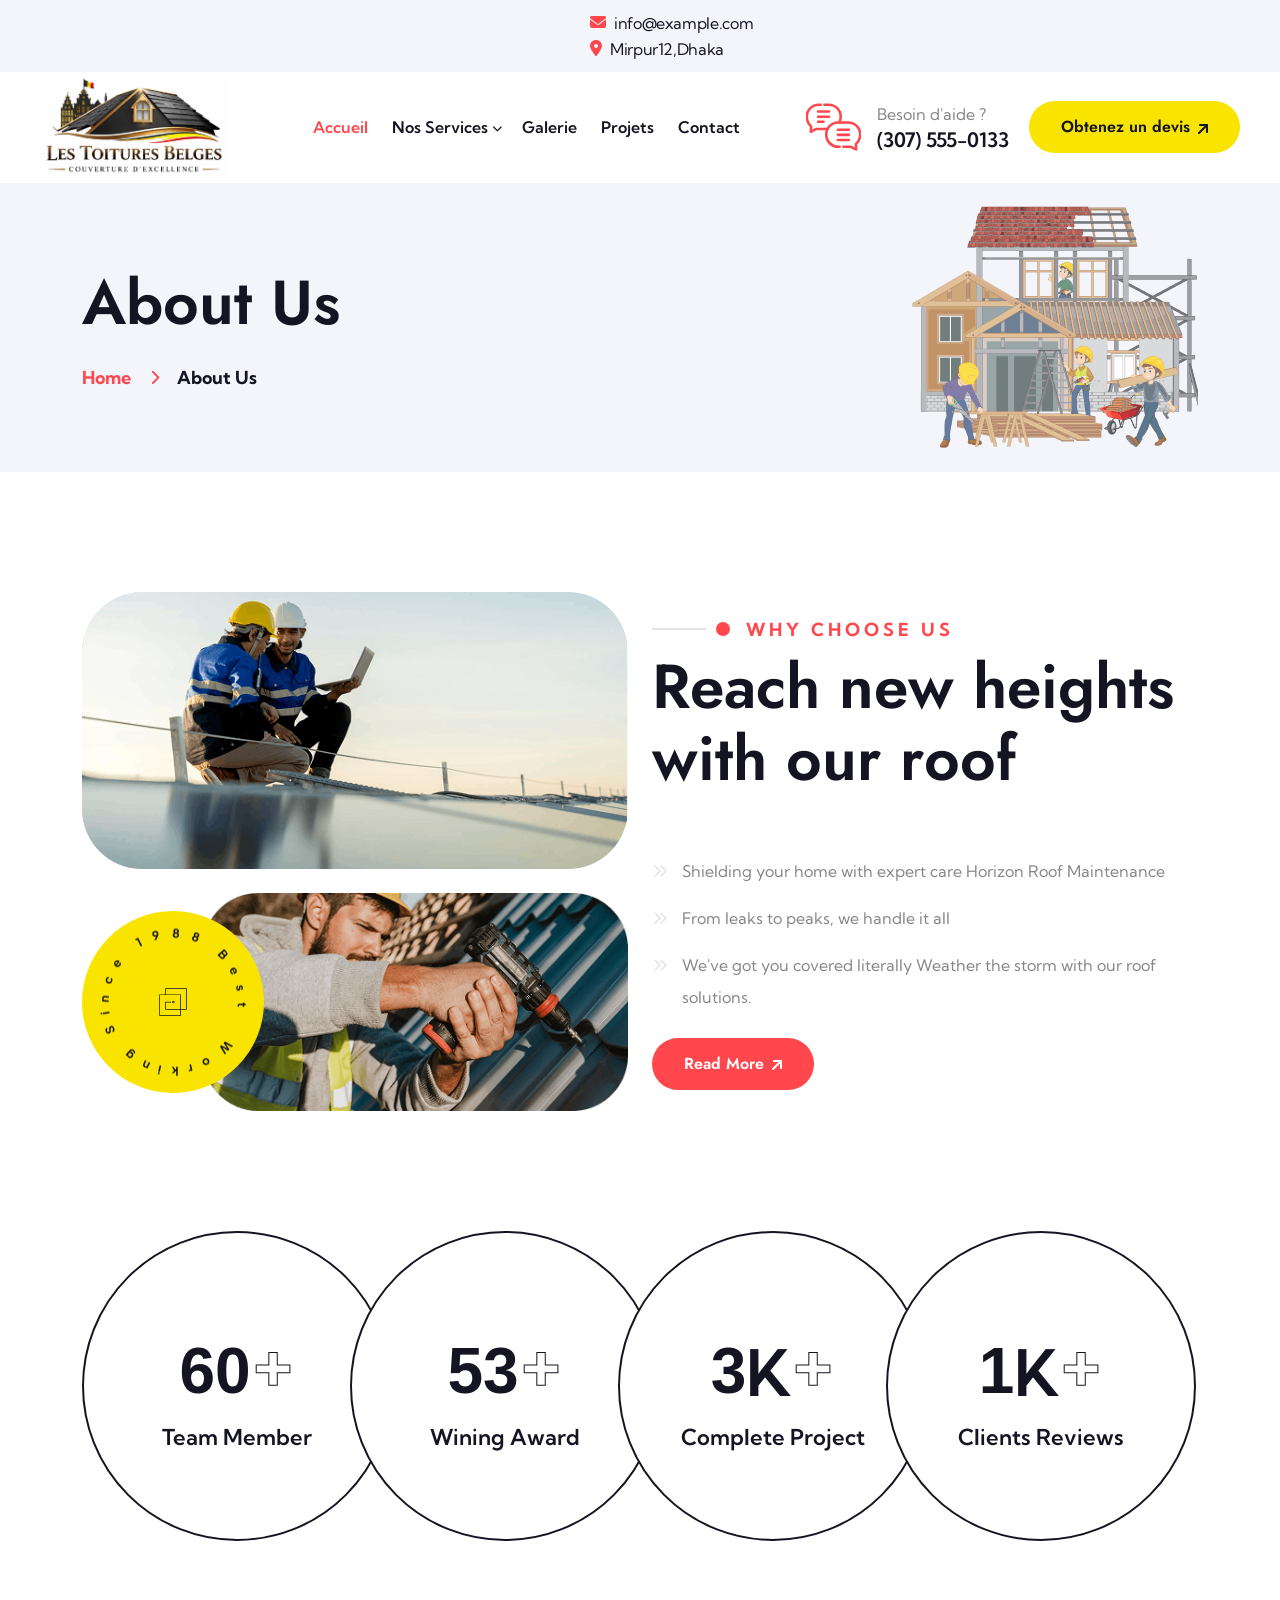
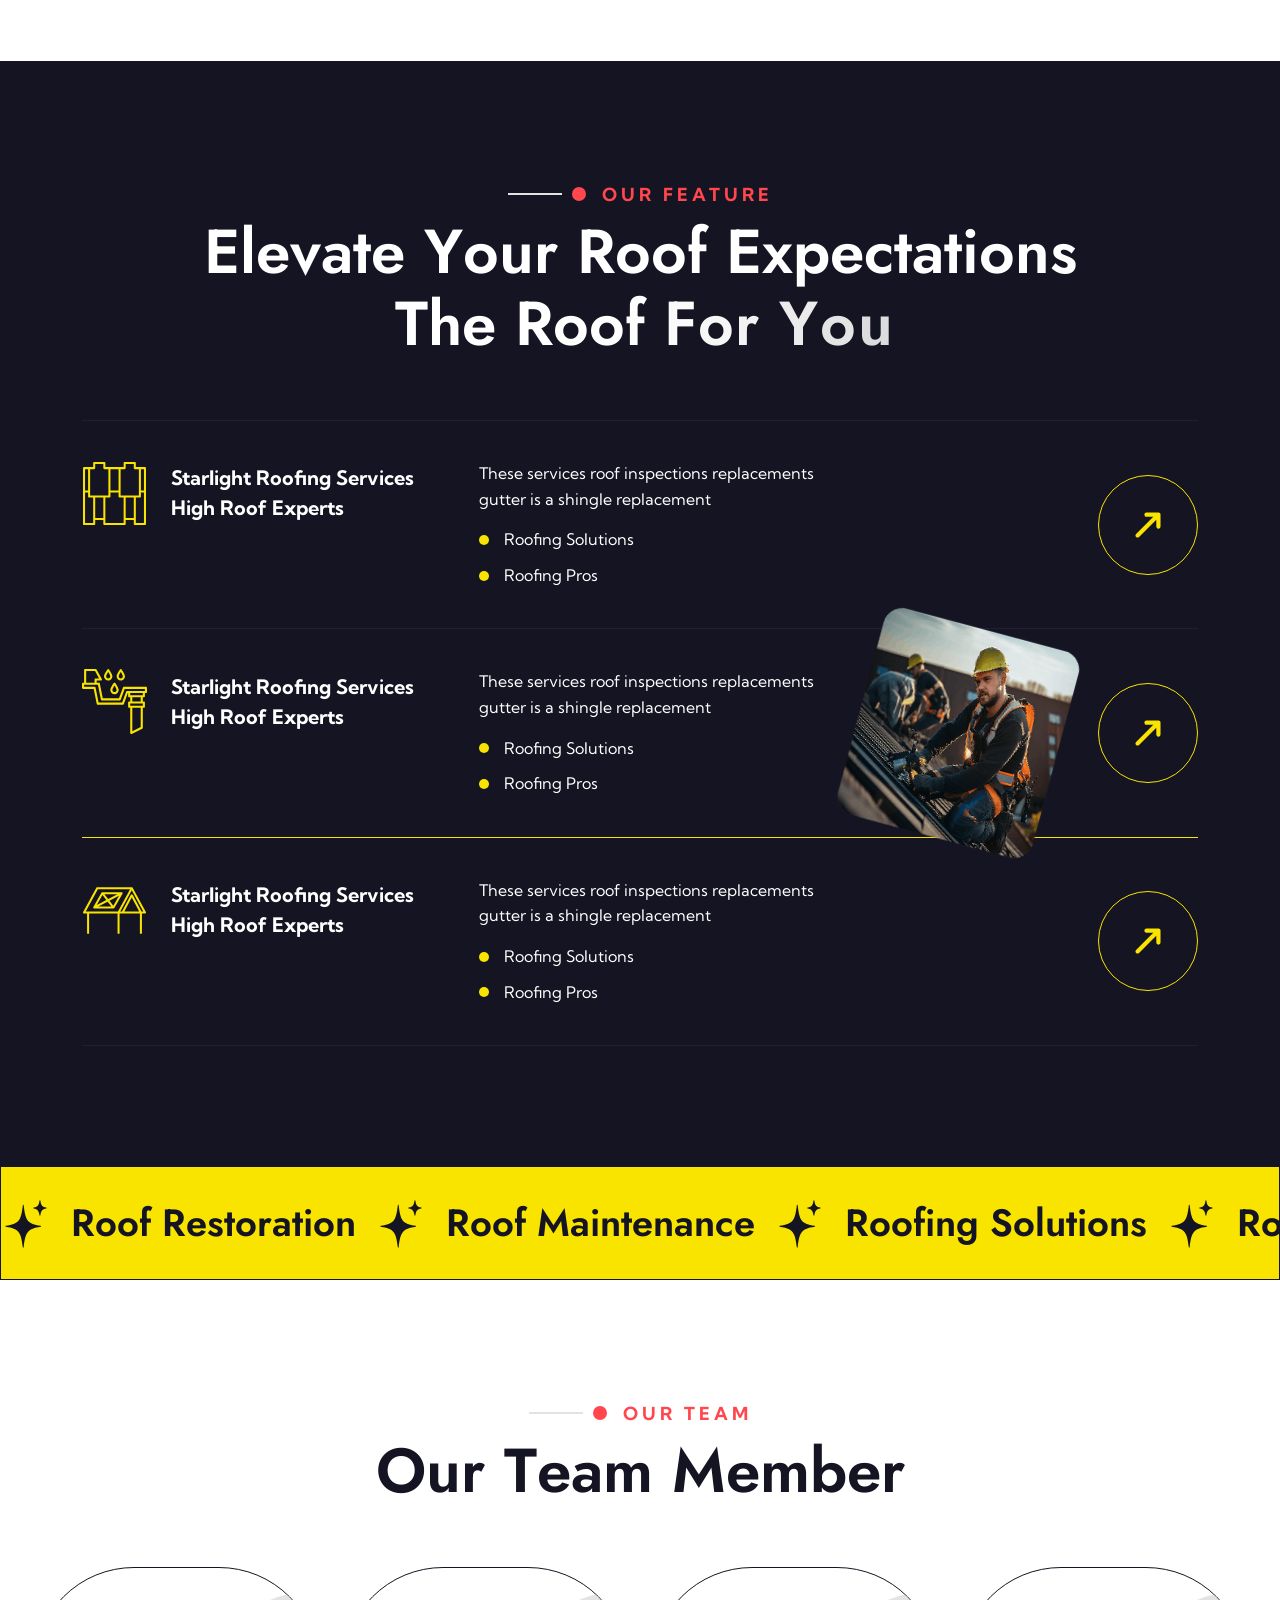
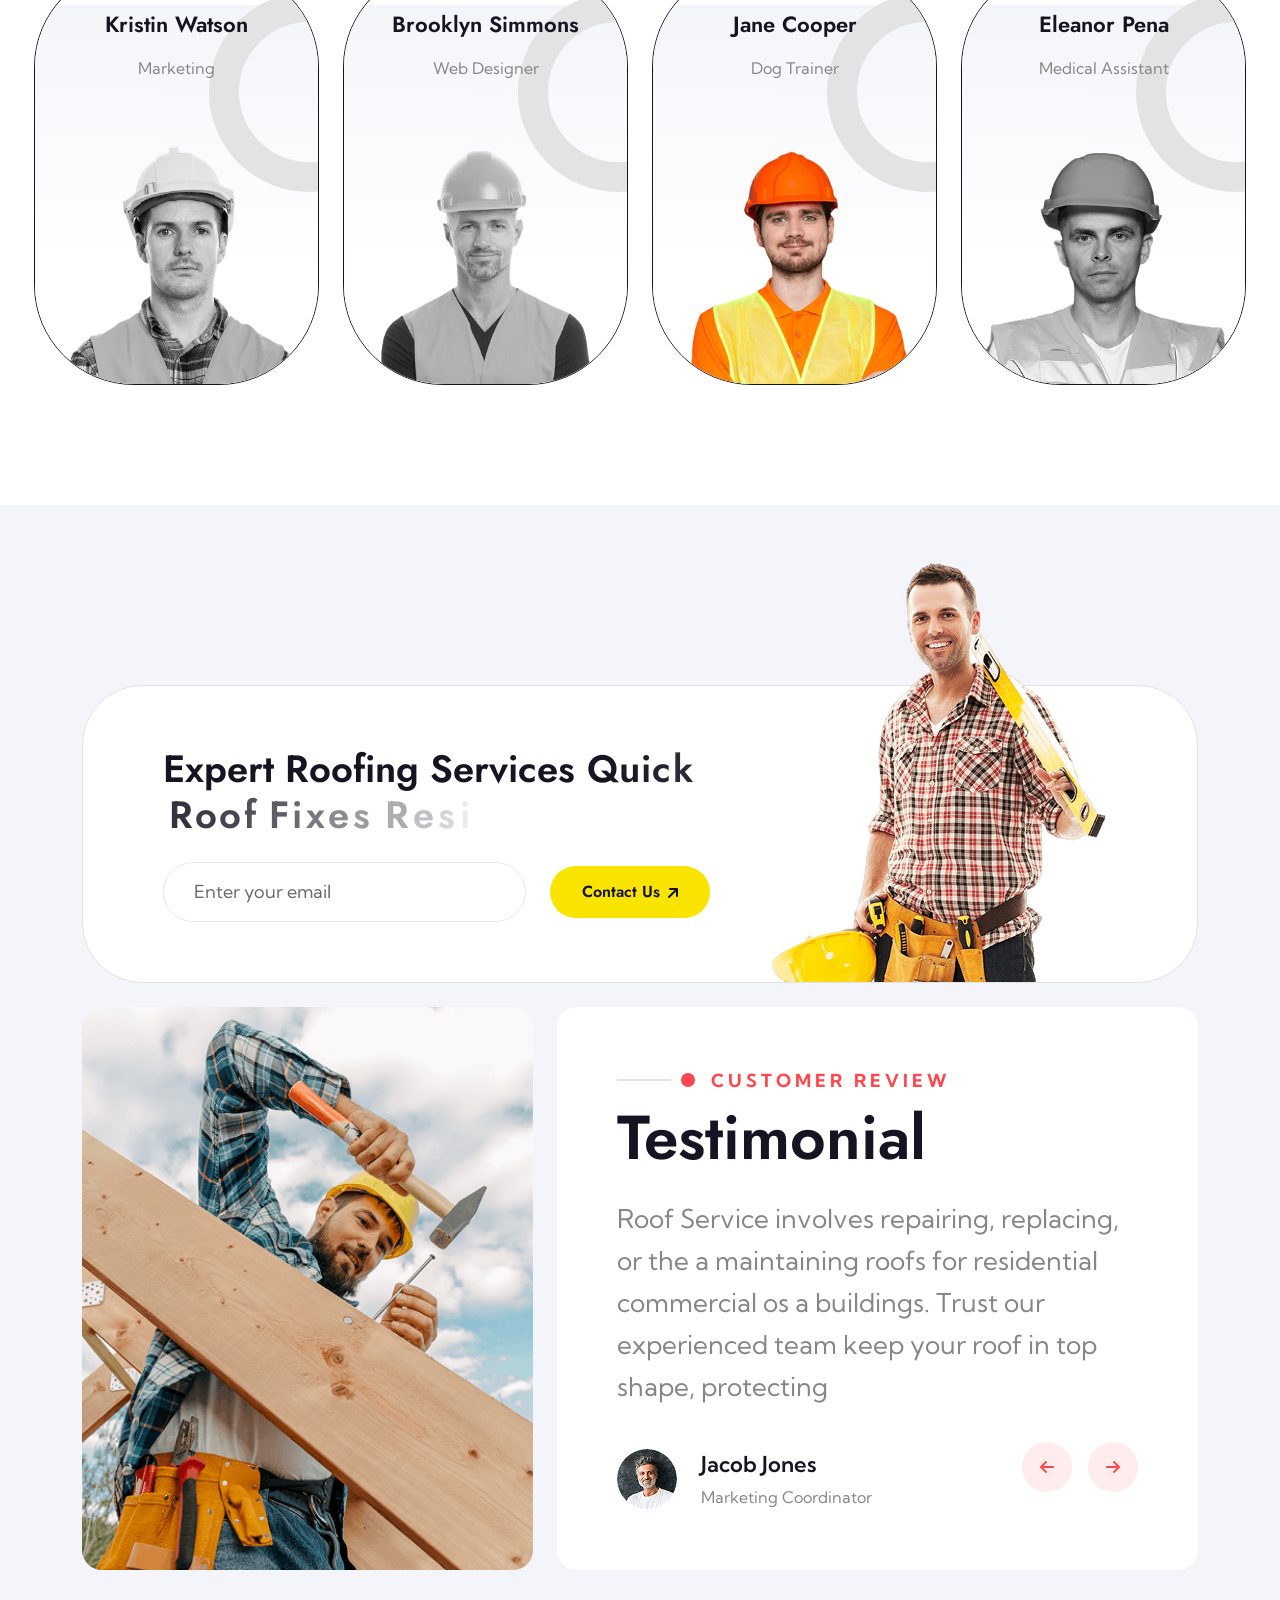
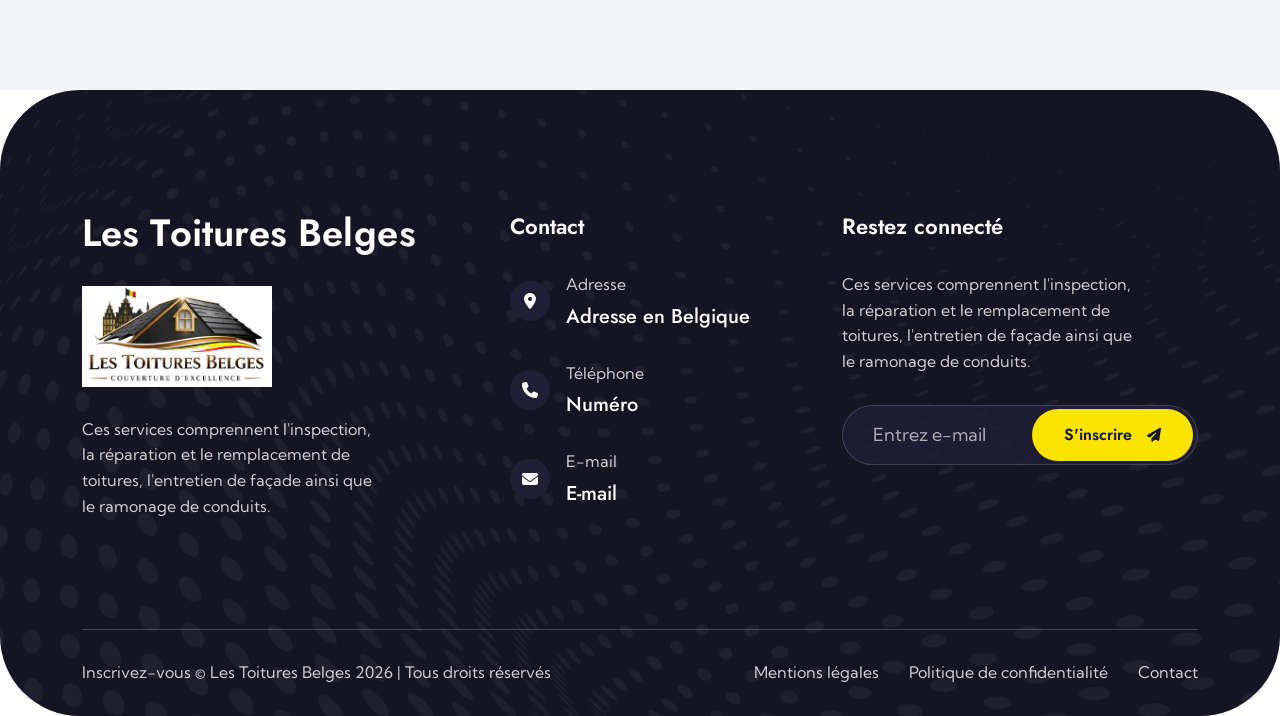
==== commit b981769a: "Add files via upload" ====
--- a/about.html
+++ b/about.html
@@ -1,26 +1,17 @@
 <!doctype html>
 <html lang="en">
-  <!-- Mirrored from elegantpixelstheme.com/alcove/about.html by HTTrack Website Copier/3.x [XR&CO'2014], Fri, 27 Mar 2026 06:25:59 GMT -->
-  <head>
+<!-- Mirrored from elegantpixelstheme.com/alcove/about.html by HTTrack Website Copier/3.x [XR&CO'2014], Fri, 27 Mar 2026 06:25:59 GMT -->
+
+<head>
     <!-- Required meta tags -->
     <meta charset="UTF-8" />
     <meta http-equiv="X-UA-Compatible" content="IE=edge" />
     <!-- title -->
     <title>Alcove - Roofing Services Company HTML Template</title>
-    <meta
-      name="description"
-      content="Alcove - Roofing Services Company HTML Template"
-    />
-    <meta
-      name="viewport"
-      content="width=device-width, initial-scale=1.0, maximum-scale=5.0, minimum-scale=1.0, user-scalable=yes"
-    />
+    <meta name="description" content="Alcove - Roofing Services Company HTML Template" />
+    <meta name="viewport" content="width=device-width, initial-scale=1.0, maximum-scale=5.0, minimum-scale=1.0, user-scalable=yes" />
     <!-- Favicon -->
-    <link
-      rel="shortcut icon"
-      type="image/x-icon"
-      href="assets/img/fevicon.svg"
-    />
+    <link rel="shortcut icon" type="image/x-icon" href="assets/img/fevicon.svg" />
     <!-- Place favicon.ico in the root directory -->
 
     <!-- CSS start here -->
@@ -34,375 +25,305 @@
     <!-- CSS end here -->
 
     <style>
-      .log-01 {
-        width: 190px;
-      }
+        .log-01 {
+            width: 190px;
+        }
     </style>
-  </head>
-
-  <body>
+</head>
+
+<body>
     <!-- Preloader start -->
     <div class="fullpage_loader">
-      <img
-        src="assets/img/fevicon.svg"
-        class="position-absolute top-50 start-50 translate-middle"
-        alt="preloader-logo"
-      />
-      <span class="loader"> </span>
+        <img src="assets/img/fevicon.svg" class="position-absolute top-50 start-50 translate-middle" alt="preloader-logo" />
+        <span class="loader"> </span>
     </div>
     <!-- Preloader end -->
     <!-- Header section start -->
     <div id="header-fixed-height"></div>
     <header class="ep-header-section top-0 start-0 bg-white w-100">
-      <!-- top header section start -->
-      <div class="ep-top-header-section gray-bg d-none d-lg-block">
-        <div class="container-fluid">
-          <div class="row g-4">
-            <div class="col-md-8">
-              <ul
-                class="list-unstyled contact-info d-flex flex-wrap align-items-center"
-              >
-                <li class="d-flex align-items-center gap-2 text-white">
-                  <span class="icon">
-                    <i class="fa-solid fa-envelope"></i>
-                  </span>
-                  <a href="mailto:info@example.com">info@example.com</a>
-                </li>
-                <li class="d-flex align-items-center gap-2 text-white">
-                  <span class="icon">
-                    <i class="fa-solid fa-location-dot"></i>
-                  </span>
-                  <a href="#">Mirpur12,Dhaka </a>
-                </li>
-              </ul>
-            </div>
-            <div class="col-md-4">
-              <ul
-                class="list-unstyled social-icon d-flex flex-wrap justify-content-end"
-              >
-                <li>
-                  <a href="#">
-                    <i class="fa-brands fa-facebook-f"></i>
-                  </a>
-                </li>
-                <li>
-                  <a href="#">
-                    <i class="fa-brands fa-instagram"></i>
-                  </a>
-                </li>
-                <li>
-                  <a href="#">
-                    <i class="fa-brands fa-twitter"></i>
-                  </a>
-                </li>
-                <li>
-                  <a href="#">
-                    <i class="fa-brands fa-linkedin"></i>
-                  </a>
-                </li>
-              </ul>
-            </div>
-          </div>
+        <!-- top header section start -->
+        <div class="ep-top-header-section gray-bg d-none d-lg-block">
+            <div class="container-fluid">
+                <div class="row g-4">
+                    <div class="col-md-8">
+                        <ul class="list-unstyled contact-info d-flex flex-wrap align-items-center" style="margin-left: 550px;">
+                            <li class="d-flex align-items-center gap-2 text-white">
+                                <span class="icon">
+                  <i class="fa-solid fa-envelope"></i>
+                </span>
+                                <a href="mailto:info@example.com">info@example.com</a>
+                            </li>
+                            <li class="d-flex align-items-center gap-2 text-white">
+                                <span class="icon">
+                  <i class="fa-solid fa-location-dot"></i>
+                </span>
+                                <a href="#">Mirpur12,Dhaka </a>
+                            </li>
+                        </ul>
+                    </div>
+                    <!-- <div class="col-md-4">
+                        <ul class="list-unstyled social-icon d-flex flex-wrap justify-content-end">
+                            <li>
+                                <a href="#">
+                                    <i class="fa-brands fa-facebook-f"></i>
+                                </a>
+                            </li>
+                            <li>
+                                <a href="#">
+                                    <i class="fa-brands fa-instagram"></i>
+                                </a>
+                            </li>
+                            <li>
+                                <a href="#">
+                                    <i class="fa-brands fa-twitter"></i>
+                                </a>
+                            </li>
+                            <li>
+                                <a href="#">
+                                    <i class="fa-brands fa-linkedin"></i>
+                                </a>
+                            </li>
+                        </ul>
+                    </div> -->
+                </div>
+            </div>
         </div>
-      </div>
-      <!-- top header section end -->
-      <div id="sticky-header" class="w-100">
-        <nav class="navbar w-100 p-0 navbar-expand-xl d-none d-xl-flex">
-          <div class="container-fluid">
-            <a class="navbar-brand" href="index.html">
-              <img
-                src="assets/img/logo/Les Toitures Belges logo design.png"
-                alt="logo"
-                class="log-01"
-              />
-            </a>
-            <button
-              class="navbar-toggler"
-              type="button"
-              data-bs-toggle="collapse"
-              data-bs-target="#navbarSupportedContent"
-              aria-controls="navbarSupportedContent"
-              aria-expanded="false"
-              aria-label="Toggle navigation"
-            >
-              <span class="navbar-toggler-icon"></span>
-            </button>
-            <div class="collapse navbar-collapse" id="navbarSupportedContent">
-              <ul class="navbar-nav mx-auto mb-lg-0">
-                <li class="nav-item">
-                  <a
-                    class="nav-link active"
-                    aria-current="page"
-                    href="index.html"
-                  >
-                    Accueil <i class="fas fa-chevron"></i>
-                  </a>
-                </li>
-                <!-- <li class="nav-item">
+        <!-- top header section end -->
+        <div id="sticky-header" class="w-100">
+            <nav class="navbar w-100 p-0 navbar-expand-xl d-none d-xl-flex">
+                <div class="container-fluid">
+                    <a class="navbar-brand" href="index.html">
+                        <img src="assets/img/logo/Les Toitures Belges logo design.png" alt="logo" class="log-01">
+                    </a>
+                    <button class="navbar-toggler" type="button" data-bs-toggle="collapse" data-bs-target="#navbarSupportedContent" aria-controls="navbarSupportedContent" aria-expanded="false" aria-label="Toggle navigation">
+            <span class="navbar-toggler-icon"></span>
+          </button>
+                    <div class="collapse navbar-collapse" id="navbarSupportedContent">
+                        <ul class="navbar-nav mx-auto mb-lg-0">
+                            <li class="nav-item">
+                                <a class="nav-link active" aria-current="page" href="index.html">
+                  Accueil <i class="fas fa-chevron"></i>
+                </a>
+
+                            </li>
+                            <!-- <li class="nav-item">
                 <a class="nav-link" href="about.html">
           à propos de nous
                 </a>
               </li> -->
-                <li class="nav-item">
-                  <a class="nav-link" href="#">
-                    Nos Services <i class="fas fa-chevron-down"></i>
-                  </a>
-                  <ul class="sub-menu list-unstyled">
-                    <li>
-                      <a href="service.html">ENTRETIEN TOITURE</a>
-                    </li>
-                    <li>
-                      <a href="Entretien-façade.html">ENTRETIEN FAÇADE</a>
-                    </li>
-
-                    <li>
-                      <a href="ramonage.html">RAMONAGE</a>
-                    </li>
-                  </ul>
-                </li>
-
-                <li class="nav-item">
-                  <a class="nav-link" href="#">
-                    Galerie <i class="fas fa-chevron"></i>
-                  </a>
-                </li>
-
-                <li class="nav-item">
-                  <a class="nav-link" href="./project-details.html">
-                    Projects <i class="fas fa-chevron"></i>
-                  </a>
-                </li>
-                <li class="nav-item">
-                  <a class="nav-link" href="contact.html"> Contact </a>
-                </li>
-              </ul>
-              <div
-                class="menu-right-info d-flex align-items-center justify-content-end"
-              >
-                <a
-                  href="tel:307-555-0133"
-                  class="need-help d-flex align-items-center gap-3"
-                >
-                  <span class="icon flex-shrink-0">
-                    <img src="assets/img/icons/message.svg" alt="message" />
-                  </span>
-                  <span class="text d-block">
-                    Need help?
-                    <span class="number d-block">(307) 555-0133</span>
-                  </span>
+                            <li class="nav-item">
+                                <a class="nav-link" href="#">
+                Nos Services <i class="fas fa-chevron-down"></i>
                 </a>
-                <a
-                  href="contact.html"
-                  class="theme-btn style2 d-inline-flex align-items-center gap-2 justify-content-center rounded-pill hover-effect-btn"
-                >
-                  Obtenez un devis
-
-                  <span class="theme-btn-icon">
-                    <svg
-                      class="su-arrow-svg-top-right"
-                      width="10"
-                      height="10"
-                      viewBox="0 0 10 10"
-                      fill="none"
-                      xmlns="http://www.w3.org/2000/svg"
-                    >
-                      <path
-                        d="M10 1V8C10 8.29167 9.90625 8.53125 9.71875 8.71875C9.53125 8.90625 9.29167 9 9 9C8.70833 9 8.46875 8.90625 8.28125 8.71875C8.09375 8.53125 8 8.29167 8 8V3.40625L1.71875 9.71875C1.51042 9.90625 1.27083 10 1 10C0.729167 10 0.489583 9.90625 0.28125 9.71875C0.09375 9.51042 0 9.27083 0 9C0 8.72917 0.09375 8.48958 0.28125 8.28125L6.59375 2H2C1.70833 2 1.46875 1.90625 1.28125 1.71875C1.09375 1.53125 1 1.29167 1 1C1 0.708333 1.09375 0.46875 1.28125 0.28125C1.46875 0.09375 1.70833 0 2 0H9C9.29167 0 9.53125 0.09375 9.71875 0.28125C9.90625 0.46875 10 0.708333 10 1Z"
-                        fill="currentColor"
-                      ></path>
-                      <path
-                        d="M10 1V8C10 8.29167 9.90625 8.53125 9.71875 8.71875C9.53125 8.90625 9.29167 9 9 9C8.70833 9 8.46875 8.90625 8.28125 8.71875C8.09375 8.53125 8 8.29167 8 8V3.40625L1.71875 9.71875C1.51042 9.90625 1.27083 10 1 10C0.729167 10 0.489583 9.90625 0.28125 9.71875C0.09375 9.51042 0 9.27083 0 9C0 8.72917 0.09375 8.48958 0.28125 8.28125L6.59375 2H2C1.70833 2 1.46875 1.90625 1.28125 1.71875C1.09375 1.53125 1 1.29167 1 1C1 0.708333 1.09375 0.46875 1.28125 0.28125C1.46875 0.09375 1.70833 0 2 0H9C9.29167 0 9.53125 0.09375 9.71875 0.28125C9.90625 0.46875 10 0.708333 10 1Z"
-                        fill="currentColor"
-                      ></path>
-                    </svg>
-                  </span>
+                                <ul class="sub-menu list-unstyled">
+                                    <li>
+                                        <a href="service.html">ENTRETIEN TOITURE</a>
+                                    </li>
+                                    <li>
+                                        <a href="Entretien-façade.html">ENTRETIEN FAÇADE</a>
+                                    </li>
+
+                                    <li>
+                                        <a href="ramonage.html">RAMONAGE</a>
+                                    </li>
+                                </ul>
+
+                            </li>
+
+                            <li class="nav-item">
+                                <a class="nav-link" href="Gallery.html">
+                 Galerie <i class="fas fa-chevron"></i>
                 </a>
-              </div>
-            </div>
-          </div>
-        </nav>
-
-        <!-- mobile navbar part start -->
-        <div class="mobile-menu-area d-block d-xl-none">
-          <div class="container">
-            <div class="mobile-topbar">
-              <div class="d-flex justify-content-between align-items-center">
-                <div class="logo">
-                  <a href="index.html">
-                    <img
-                      src="assets/img/logo/Les Toitures Belges logo design.png"
-                      alt="logo"
-                      class="log-01"
-                  /></a>
-                </div>
-                <div class="bars">
-                  <i class="fas fa-bars"></i>
-                </div>
-              </div>
-            </div>
-          </div>
-          <div class="mobile-menu-overlay"></div>
-          <div class="mobile-menu-main">
-            <div class="logo">
-              <a href="index.html"
-                ><img
-                  src="assets/img/logo/Les Toitures Belges logo design.png"
-                  alt="logo"
-                  class="log-01"
-              /></a>
-            </div>
-            <div class="close-mobile-menu"><i class="fas fa-times"></i></div>
-            <div class="menu-body">
-              <div class="menu-list">
-                <ul class="list-unstyled">
-                  <li class="sub-mobile-menu">
-                    <a href="index.html"> Accueil <i class=""></i></a>
-                  </li>
-                  <!-- <li class="sub-mobile-menu">
+
+                            </li>
+
+                            <li class="nav-item">
+                                <a class="nav-link" href="./project-details.html">
+             Projets <i class="fas fa-chevron"></i>
+                </a>
+
+                            </li>
+                            <li class="nav-item">
+                                <a class="nav-link" href="contact.html">
+              Contact
+                </a>
+                            </li>
+                        </ul>
+                        <div class="menu-right-info d-flex align-items-center justify-content-end">
+                            <a href="tel:307-555-0133" class="need-help d-flex align-items-center gap-3">
+                                <span class="icon flex-shrink-0">
+                  <img src="assets/img/icons/message.svg" alt="message">
+                </span>
+                                <span class="text d-block">
+                  Besoin d'aide ?
+                  <span class="number d-block">(307) 555-0133</span>
+                                </span>
+                            </a>
+                            <a href="contact.html" class="theme-btn style2 d-inline-flex align-items-center gap-2 justify-content-center rounded-pill hover-effect-btn">
+       Obtenez un devis
+
+                <span class="theme-btn-icon">
+                  <svg class="su-arrow-svg-top-right" width="10" height="10" viewBox="0 0 10 10" fill="none"
+                    xmlns="http://www.w3.org/2000/svg">
+                    <path
+                      d="M10 1V8C10 8.29167 9.90625 8.53125 9.71875 8.71875C9.53125 8.90625 9.29167 9 9 9C8.70833 9 8.46875 8.90625 8.28125 8.71875C8.09375 8.53125 8 8.29167 8 8V3.40625L1.71875 9.71875C1.51042 9.90625 1.27083 10 1 10C0.729167 10 0.489583 9.90625 0.28125 9.71875C0.09375 9.51042 0 9.27083 0 9C0 8.72917 0.09375 8.48958 0.28125 8.28125L6.59375 2H2C1.70833 2 1.46875 1.90625 1.28125 1.71875C1.09375 1.53125 1 1.29167 1 1C1 0.708333 1.09375 0.46875 1.28125 0.28125C1.46875 0.09375 1.70833 0 2 0H9C9.29167 0 9.53125 0.09375 9.71875 0.28125C9.90625 0.46875 10 0.708333 10 1Z"
+                      fill="currentColor"></path>
+                    <path
+                      d="M10 1V8C10 8.29167 9.90625 8.53125 9.71875 8.71875C9.53125 8.90625 9.29167 9 9 9C8.70833 9 8.46875 8.90625 8.28125 8.71875C8.09375 8.53125 8 8.29167 8 8V3.40625L1.71875 9.71875C1.51042 9.90625 1.27083 10 1 10C0.729167 10 0.489583 9.90625 0.28125 9.71875C0.09375 9.51042 0 9.27083 0 9C0 8.72917 0.09375 8.48958 0.28125 8.28125L6.59375 2H2C1.70833 2 1.46875 1.90625 1.28125 1.71875C1.09375 1.53125 1 1.29167 1 1C1 0.708333 1.09375 0.46875 1.28125 0.28125C1.46875 0.09375 1.70833 0 2 0H9C9.29167 0 9.53125 0.09375 9.71875 0.28125C9.90625 0.46875 10 0.708333 10 1Z"
+                      fill="currentColor"></path>
+                  </svg>
+                </span>
+              </a>
+                        </div>
+                    </div>
+                </div>
+            </nav>
+
+            <!-- mobile navbar part start -->
+            <div class="mobile-menu-area d-block d-xl-none">
+                <div class="container">
+                    <div class="mobile-topbar">
+                        <div class="d-flex justify-content-between align-items-center">
+                            <div class="logo">
+                                <a href="index.html"> <img src="assets/img/logo/Les Toitures Belges logo design.png" alt="logo" class="log-01"></a>
+                            </div>
+                            <div class="bars">
+                                <i class="fas fa-bars"></i>
+                            </div>
+                        </div>
+                    </div>
+                </div>
+                <div class="mobile-menu-overlay"></div>
+                <div class="mobile-menu-main">
+                    <div class="logo">
+                        <a href="index.html"><img src="assets/img/logo/Les Toitures Belges logo design.png" alt="logo" class="log-01"></a>
+                    </div>
+                    <div class="close-mobile-menu"><i class="fas fa-times"></i></div>
+                    <div class="menu-body">
+                        <div class="menu-list">
+                            <ul class="list-unstyled">
+                                <li class="sub-mobile-menu">
+                                    <a href="index.html">   Accueil <i class=""></i></a>
+
+                                </li>
+                                <!-- <li class="sub-mobile-menu">
                   <a href="about.html">à propos de nous</a>
                 </li> -->
-                  <li class="sub-mobile-menu">
-                    <a href="#"
-                      >Nos Services <i class="fas fa-chevron-down float-end"></i
-                    ></a>
-                    <ul class="list-unstyled">
-                      <li>
-                        <a href="service.html">ENTRETIEN TOITURE</a>
-                      </li>
-                      <li>
-                        <a href="Entretien-façade.html">ENTRETIEN FAÇADE</a>
-                      </li>
-
-                      <li>
-                        <a href="ramonage.html">RAMONAGE</a>
-                      </li>
-                    </ul>
-                  </li>
-                  <li class="sub-mobile-menu">
-                    <a href="#">Galerie <i class=""></i></a>
-                  </li>
-
-                  <li class="sub-mobile-menu">
-                    <a href="contact.html">Contact</a>
-                  </li>
-                </ul>
-              </div>
-            </div>
-            <div class="contact-info pt-4 px-3 pb-5">
-              <h4 class="contact-title heading-four">Contact Info</h4>
-              <ul class="list-unstyled">
-                <li class="d-flex align-items-center gap-3">
-                  <div
-                    class="icon-box d-flex align-items-center justify-content-center rounded-pill flex-shrink-0"
-                  >
-                    <i class="fa-solid fa-phone"></i>
-                  </div>
-                  <div class="info">
-                    <h5 class="info-label">Call Now</h5>
-                    <a href="tel:(629)555-0129" class="info-text">000000000</a>
-                  </div>
-                </li>
-                <li class="d-flex align-items-center gap-3">
-                  <div
-                    class="icon-box d-flex align-items-center justify-content-center rounded-pill flex-shrink-0"
-                  >
-                    <i class="fa-solid fa-envelope"></i>
-                  </div>
-                  <div class="info">
-                    <h5 class="info-label">Email Us</h5>
-                    <a href="mailto:tim.jennings@example.com" class="info-text"
-                      >roof@info.com</a
-                    >
-                  </div>
-                </li>
-                <li class="d-flex align-items-center gap-3">
-                  <div
-                    class="icon-box d-flex align-items-center justify-content-center rounded-pill flex-shrink-0"
-                  >
-                    <i class="fa-solid fa-location-dot"></i>
-                  </div>
-                  <div class="info">
-                    <h5 class="info-label">Office Location</h5>
-                    <a href="#" class="info-text">xyz location </a>
-                  </div>
-                </li>
-              </ul>
-            </div>
-          </div>
+                                <li class="sub-mobile-menu">
+                                    <a href="#">Nos Services <i class="fas fa-chevron-down float-end"></i></a>
+                                    <ul class="list-unstyled">
+                                        <li>
+                                            <a href="service.html">ENTRETIEN TOITURE</a>
+                                        </li>
+                                        <li>
+                                            <a href="Entretien-façade.html">ENTRETIEN FAÇADE</a>
+                                        </li>
+
+                                        <li>
+                                            <a href="ramonage.html">RAMONAGE</a>
+                                        </li>
+
+
+                                    </ul>
+                                </li>
+                                <li class="sub-mobile-menu">
+                                    <a href="#">Galerie <i class=""></i></a>
+
+                                </li>
+
+
+                                <li class="sub-mobile-menu">
+                                    <a href="contact.html">Contact</a>
+                                </li>
+                            </ul>
+                        </div>
+                    </div>
+                    <div class="contact-info pt-4 px-3 pb-5">
+                        <h4 class="contact-title heading-four">Contact Info</h4>
+                        <ul class="list-unstyled">
+                            <li class="d-flex align-items-center gap-3">
+                                <div class="icon-box d-flex align-items-center justify-content-center rounded-pill flex-shrink-0">
+                                    <i class="fa-solid fa-phone"></i>
+                                </div>
+                                <div class="info">
+                                    <h5 class="info-label">
+                                        Call Now</h5>
+                                    <a href="tel:(629)555-0129" class="info-text">000000000</a>
+                                </div>
+                            </li>
+                            <li class="d-flex align-items-center gap-3">
+                                <div class="icon-box d-flex align-items-center justify-content-center rounded-pill flex-shrink-0">
+                                    <i class="fa-solid fa-envelope"></i>
+                                </div>
+                                <div class="info">
+                                    <h5 class="info-label">Email Us</h5>
+                                    <a href="mailto:tim.jennings@example.com" class="info-text">roof@info.com</a>
+                                </div>
+                            </li>
+                            <li class="d-flex align-items-center gap-3">
+                                <div class="icon-box d-flex align-items-center justify-content-center rounded-pill flex-shrink-0">
+                                    <i class="fa-solid fa-location-dot"></i>
+                                </div>
+                                <div class="info">
+                                    <h5 class="info-label">Office Location</h5>
+                                    <a href="#" class="info-text">xyz location </a>
+                                </div>
+                            </li>
+                        </ul>
+                    </div>
+                </div>
+            </div>
+            <!-- mobile navbar part end -->
         </div>
-        <!-- mobile navbar part end -->
-      </div>
     </header>
     <!-- Header section end -->
 
     <!-- Main area start -->
     <main>
-      <!-- Page header section start -->
-      <section class="ep-page-header-section gray-bg position-relative z-1">
-        <div class="container">
-          <div class="row">
-            <div class="col-lg-8 align-self-center mx-auto">
-              <div class="text">
-                <h1 class="heading-two pb-30 split-text right">About Us</h1>
-                <ul
-                  class="bread-crumb list-unstyled d-flex flex-wrap justify-content-start"
-                >
-                  <li><a href="index.html">Home</a></li>
-                  <li>About Us</li>
-                </ul>
-              </div>
-            </div>
-            <div class="col-lg-4 d-none d-lg-block">
-              <div class="page-image text-end">
-                <img
-                  src="assets/img/images/page-header-img.png"
-                  alt="page-header-img"
-                  class="img-fluid w-100"
-                />
-              </div>
-            </div>
-          </div>
-        </div>
-      </section>
-      <!-- Page header section end -->
-      <!-- Why choose us section start -->
-      <section class="ep-why-choose-us-section style-2 py-120 rounded-80">
-        <div class="container">
-          <div class="row g-4">
-            <div class="col-lg-6 order-2 order-lg-1">
-              <div class="images pe-xxl-5">
-                <div class="img-one overflow-hidden rounded-60">
-                  <img
-                    src="assets/img/images/choose-us-img-1.png"
-                    alt="choose-us-img"
-                    class="img-fluid w-100"
-                  />
-                </div>
-                <div class="img-two rounded-60 mt-4 position-relative">
-                  <img
-                    src="assets/img/images/choose-us-img-2.png"
-                    alt="choose-us-img"
-                    class="img-fluid w-100"
-                  />
-                  <div
-                    class="since secondary-bg rounded-pill position-absolute top-50 start-0 translate-middle-y"
-                  >
-                    <div class="since-img w-100 h-100 rounded-pill"></div>
-                    <img
-                      src="assets/img/icons/since-icon.svg"
-                      alt="since-icon"
-                      class="position-absolute top-50 start-50 translate-middle"
-                    />
-                  </div>
-                </div>
-              </div>
-            </div>
-            <div class="col-lg-6 order-1 order-lg-2">
-              <div class="text pt-lg-4">
-                <div class="section-title">
-                  <span
-                    class="sub-title primary text-uppercase position-relative d-inline-block pb-2"
-                    >Why Choose Us</span
+        <!-- Page header section start -->
+        <section class="ep-page-header-section gray-bg position-relative z-1">
+            <div class="container">
+                <div class="row">
+                    <div class="col-lg-8 align-self-center mx-auto">
+                        <div class="text">
+                            <h1 class="heading-two pb-30 split-text right">About Us</h1>
+                            <ul class="bread-crumb list-unstyled d-flex flex-wrap justify-content-start">
+                                <li><a href="index.html">Home</a></li>
+                                <li>About Us</li>
+                            </ul>
+                        </div>
+                    </div>
+                    <div class="col-lg-4 d-none d-lg-block">
+                        <div class="page-image text-end">
+                            <img src="assets/img/images/page-header-img.png" alt="page-header-img" class="img-fluid w-100" />
+                        </div>
+                    </div>
+                </div>
+            </div>
+        </section>
+        <!-- Page header section end -->
+        <!-- Why choose us section start -->
+        <section class="ep-why-choose-us-section style-2 py-120 rounded-80">
+            <div class="container">
+                <div class="row g-4">
+                    <div class="col-lg-6 order-2 order-lg-1">
+                        <div class="images pe-xxl-5">
+                            <div class="img-one overflow-hidden rounded-60">
+                                <img src="assets/img/images/choose-us-img-1.png" alt="choose-us-img" class="img-fluid w-100" />
+                            </div>
+                            <div class="img-two rounded-60 mt-4 position-relative">
+                                <img src="assets/img/images/choose-us-img-2.png" alt="choose-us-img" class="img-fluid w-100" />
+                                <div class="since secondary-bg rounded-pill position-absolute top-50 start-0 translate-middle-y">
+                                    <div class="since-img w-100 h-100 rounded-pill"></div>
+                                    <img src="assets/img/icons/since-icon.svg" alt="since-icon" class="position-absolute top-50 start-50 translate-middle" />
+                                </div>
+                            </div>
+                        </div>
+                    </div>
+                    <div class="col-lg-6 order-1 order-lg-2">
+                        <div class="text pt-lg-4">
+                            <div class="section-title">
+                                <span class="sub-title primary text-uppercase position-relative d-inline-block pb-2">Why Choose Us</span
                   >
                   <h2 class="heading-two split-text right">
                     Reach new heights with our roof
@@ -443,76 +364,64 @@
                       ></path>
                     </svg>
                   </span>
-                </a>
-              </div>
-            </div>
-          </div>
-        </div>
-      </section>
-      <!-- Why choose us section end -->
-      <!-- Counter section start -->
-      <div class="ep-counter-section style-2">
-        <div class="container">
-          <div
-            class="counter-main gap-2 gap-sm-4 gap-lg-0 justify-content-center justify-content-lg-start d-flex align-items-center flex-wrap"
-          >
-            <div
-              class="counter-item d-flex align-items-center justify-content-center rounded-pill"
-            >
-              <div class="text text-center">
-                <span class="heading-one number pb-10">
+                                </a>
+                            </div>
+                        </div>
+                    </div>
+                </div>
+        </section>
+        <!-- Why choose us section end -->
+        <!-- Counter section start -->
+        <div class="ep-counter-section style-2">
+            <div class="container">
+                <div class="counter-main gap-2 gap-sm-4 gap-lg-0 justify-content-center justify-content-lg-start d-flex align-items-center flex-wrap">
+                    <div class="counter-item d-flex align-items-center justify-content-center rounded-pill">
+                        <div class="text text-center">
+                            <span class="heading-one number pb-10">
                   <span class="odometer" data-count="60"></span
                   ><span class="symbol">+</span>
-                </span>
-                <span class="d-block heading-five">Team Member</span>
-              </div>
-            </div>
-            <div
-              class="counter-item d-flex align-items-center justify-content-center rounded-pill"
-            >
-              <div class="text text-center">
-                <span class="heading-one number pb-10">
+                            </span>
+                            <span class="d-block heading-five">Team Member</span>
+                        </div>
+                    </div>
+                    <div class="counter-item d-flex align-items-center justify-content-center rounded-pill">
+                        <div class="text text-center">
+                            <span class="heading-one number pb-10">
                   <span class="odometer" data-count="53"></span
                   ><span class="symbol">+</span>
-                </span>
-                <span class="d-block heading-five">Wining Award</span>
-              </div>
-            </div>
-            <div
-              class="counter-item d-flex align-items-center justify-content-center rounded-pill"
-            >
-              <div class="text text-center">
-                <span class="heading-one number pb-10">
+                            </span>
+                            <span class="d-block heading-five">Wining Award</span>
+                        </div>
+                    </div>
+                    <div class="counter-item d-flex align-items-center justify-content-center rounded-pill">
+                        <div class="text text-center">
+                            <span class="heading-one number pb-10">
                   <span class="odometer" data-count="3"></span
                   ><span class="alf">k</span><span class="symbol">+</span>
-                </span>
-                <span class="d-block heading-five">Complete Project</span>
-              </div>
-            </div>
-            <div
-              class="counter-item d-flex align-items-center justify-content-center rounded-pill"
-            >
-              <div class="text text-center">
-                <span class="heading-one number pb-10">
+                            </span>
+                            <span class="d-block heading-five">Complete Project</span>
+                        </div>
+                    </div>
+                    <div class="counter-item d-flex align-items-center justify-content-center rounded-pill">
+                        <div class="text text-center">
+                            <span class="heading-one number pb-10">
                   <span class="odometer" data-count="1"></span
                   ><span class="alf">k</span><span class="symbol">+</span>
-                </span>
-                <span class="d-block heading-five">Clients Reviews</span>
-              </div>
-            </div>
-          </div>
+                            </span>
+                            <span class="d-block heading-five">Clients Reviews</span>
+                        </div>
+                    </div>
+                </div>
+            </div>
         </div>
-      </div>
-      <!-- Counter section end -->
-      <!-- Our features section start -->
-      <section class="ep-features-section style-2 rounded-0 py-120 mt-120">
-        <div class="container">
-          <div class="row">
-            <div class="col-lg-10 mx-auto">
-              <div class="section-title text-center">
-                <span
-                  class="sub-title primary text-uppercase position-relative d-inline-block pb-2"
-                  >oUR fEATURE</span
+        <!-- Counter section end -->
+        <!-- Our features section start -->
+        <section class="ep-features-section style-2 rounded-0 py-120 mt-120">
+            <div class="container">
+                <div class="row">
+                    <div class="col-lg-10 mx-auto">
+                        <div class="section-title text-center">
+                            <span class="sub-title primary text-uppercase position-relative d-inline-block pb-2">oUR fEATURE</span
                 >
                 <h2 class="heading-two split-text right text-white">
                   Elevate Your Roof Expectations The Roof For You
@@ -536,39 +445,29 @@
                         Starlight Roofing Services High Roof Experts
                       </a>
                     </span>
-                  </div>
-                </div>
-                <div class="col-lg-4 align-self-center">
-                  <div class="feature-des">
-                    <p>
-                      These services roof inspections replacements gutter is a
-                      shingle replacement
-                    </p>
-                    <ul class="list-info list-unstyled pt-15">
-                      <li>Roofing Solutions</li>
-                      <li>Roofing Pros</li>
-                    </ul>
-                  </div>
-                </div>
-                <div class="col-lg-2 align-self-center position-relative">
-                  <div class="hover-image">
-                    <div class="feature-img rounded-20 overflow-hidden">
-                      <img
-                        src="assets/img/features/feature-img-1.png"
-                        alt="feature-img"
-                        class="img-fluid w-100"
-                      />
-                    </div>
-                  </div>
-                </div>
-                <div class="col-lg-2 align-self-center">
-                  <a
-                    href="service-details.html"
-                    class="d-lg-flex justify-content-lg-end"
-                  >
-                    <span
-                      class="arrow-icon d-flex align-items-center flex-shrink-0 justify-content-center rounded-pill"
-                    >
+                        </div>
+                    </div>
+                    <div class="col-lg-4 align-self-center">
+                        <div class="feature-des">
+                            <p>
+                                These services roof inspections replacements gutter is a shingle replacement
+                            </p>
+                            <ul class="list-info list-unstyled pt-15">
+                                <li>Roofing Solutions</li>
+                                <li>Roofing Pros</li>
+                            </ul>
+                        </div>
+                    </div>
+                    <div class="col-lg-2 align-self-center position-relative">
+                        <div class="hover-image">
+                            <div class="feature-img rounded-20 overflow-hidden">
+                                <img src="assets/img/features/feature-img-1.png" alt="feature-img" class="img-fluid w-100" />
+                            </div>
+                        </div>
+                    </div>
+                    <div class="col-lg-2 align-self-center">
+                        <a href="service-details.html" class="d-lg-flex justify-content-lg-end">
+                            <span class="arrow-icon d-flex align-items-center flex-shrink-0 justify-content-center rounded-pill">
                       <span class="btn-icon">
                         <svg
                           width="57"
@@ -583,59 +482,46 @@
                           />
                         </svg>
                       </span>
-                    </span>
-                  </a>
-                </div>
-              </div>
+                            </span>
+                        </a>
+                    </div>
+                </div>
             </div>
             <div class="feature-item pb-40 mb-40 active-feature">
-              <div class="row g-3">
-                <div class="col-lg-4">
-                  <div class="d-flex align-items-center gap-4">
-                    <div class="icon">
-                      <img
-                        src="assets/img/icons/feature-icon-2.svg"
-                        alt="feature-icon"
-                      />
-                    </div>
-                    <span class="feature-title heading-four">
+                <div class="row g-3">
+                    <div class="col-lg-4">
+                        <div class="d-flex align-items-center gap-4">
+                            <div class="icon">
+                                <img src="assets/img/icons/feature-icon-2.svg" alt="feature-icon" />
+                            </div>
+                            <span class="feature-title heading-four">
                       <a href="service-details.html">
                         Starlight Roofing Services High Roof Experts
                       </a>
                     </span>
-                  </div>
-                </div>
-                <div class="col-lg-4 align-self-center">
-                  <div class="feature-des">
-                    <p>
-                      These services roof inspections replacements gutter is a
-                      shingle replacement
-                    </p>
-                    <ul class="list-info list-unstyled pt-15">
-                      <li>Roofing Solutions</li>
-                      <li>Roofing Pros</li>
-                    </ul>
-                  </div>
-                </div>
-                <div class="col-lg-2 align-self-center position-relative">
-                  <div class="hover-image">
-                    <div class="feature-img rounded-20 overflow-hidden">
-                      <img
-                        src="assets/img/features/feature-img-1.png"
-                        alt="feature-img"
-                        class="img-fluid w-100"
-                      />
-                    </div>
-                  </div>
-                </div>
-                <div class="col-lg-2 align-self-center">
-                  <a
-                    href="service-details.html"
-                    class="d-lg-flex justify-content-lg-end"
-                  >
-                    <span
-                      class="arrow-icon d-flex align-items-center flex-shrink-0 justify-content-center rounded-pill"
-                    >
+                        </div>
+                    </div>
+                    <div class="col-lg-4 align-self-center">
+                        <div class="feature-des">
+                            <p>
+                                These services roof inspections replacements gutter is a shingle replacement
+                            </p>
+                            <ul class="list-info list-unstyled pt-15">
+                                <li>Roofing Solutions</li>
+                                <li>Roofing Pros</li>
+                            </ul>
+                        </div>
+                    </div>
+                    <div class="col-lg-2 align-self-center position-relative">
+                        <div class="hover-image">
+                            <div class="feature-img rounded-20 overflow-hidden">
+                                <img src="assets/img/features/feature-img-1.png" alt="feature-img" class="img-fluid w-100" />
+                            </div>
+                        </div>
+                    </div>
+                    <div class="col-lg-2 align-self-center">
+                        <a href="service-details.html" class="d-lg-flex justify-content-lg-end">
+                            <span class="arrow-icon d-flex align-items-center flex-shrink-0 justify-content-center rounded-pill">
                       <span class="btn-icon">
                         <svg
                           width="57"
@@ -650,59 +536,46 @@
                           />
                         </svg>
                       </span>
-                    </span>
-                  </a>
-                </div>
-              </div>
+                            </span>
+                        </a>
+                    </div>
+                </div>
             </div>
             <div class="feature-item pb-40 mb-40">
-              <div class="row g-3">
-                <div class="col-lg-4">
-                  <div class="d-flex align-items-center gap-4">
-                    <div class="icon">
-                      <img
-                        src="assets/img/icons/feature-icon-3.svg"
-                        alt="feature-icon"
-                      />
-                    </div>
-                    <span class="feature-title heading-four">
+                <div class="row g-3">
+                    <div class="col-lg-4">
+                        <div class="d-flex align-items-center gap-4">
+                            <div class="icon">
+                                <img src="assets/img/icons/feature-icon-3.svg" alt="feature-icon" />
+                            </div>
+                            <span class="feature-title heading-four">
                       <a href="service-details.html">
                         Starlight Roofing Services High Roof Experts
                       </a>
                     </span>
-                  </div>
-                </div>
-                <div class="col-lg-4 align-self-center">
-                  <div class="feature-des">
-                    <p>
-                      These services roof inspections replacements gutter is a
-                      shingle replacement
-                    </p>
-                    <ul class="list-info list-unstyled pt-15">
-                      <li>Roofing Solutions</li>
-                      <li>Roofing Pros</li>
-                    </ul>
-                  </div>
-                </div>
-                <div class="col-lg-2 align-self-center position-relative">
-                  <div class="hover-image">
-                    <div class="feature-img rounded-20 overflow-hidden">
-                      <img
-                        src="assets/img/features/feature-img-1.png"
-                        alt="feature-img"
-                        class="img-fluid w-100"
-                      />
-                    </div>
-                  </div>
-                </div>
-                <div class="col-lg-2 align-self-center">
-                  <a
-                    href="service-details.html"
-                    class="d-lg-flex justify-content-lg-end"
-                  >
-                    <span
-                      class="arrow-icon d-flex align-items-center flex-shrink-0 justify-content-center rounded-pill"
-                    >
+                        </div>
+                    </div>
+                    <div class="col-lg-4 align-self-center">
+                        <div class="feature-des">
+                            <p>
+                                These services roof inspections replacements gutter is a shingle replacement
+                            </p>
+                            <ul class="list-info list-unstyled pt-15">
+                                <li>Roofing Solutions</li>
+                                <li>Roofing Pros</li>
+                            </ul>
+                        </div>
+                    </div>
+                    <div class="col-lg-2 align-self-center position-relative">
+                        <div class="hover-image">
+                            <div class="feature-img rounded-20 overflow-hidden">
+                                <img src="assets/img/features/feature-img-1.png" alt="feature-img" class="img-fluid w-100" />
+                            </div>
+                        </div>
+                    </div>
+                    <div class="col-lg-2 align-self-center">
+                        <a href="service-details.html" class="d-lg-flex justify-content-lg-end">
+                            <span class="arrow-icon d-flex align-items-center flex-shrink-0 justify-content-center rounded-pill">
                       <span class="btn-icon">
                         <svg
                           width="57"
@@ -717,82 +590,70 @@
                           />
                         </svg>
                       </span>
-                    </span>
-                  </a>
-                </div>
-              </div>
-            </div>
-          </div>
-        </div>
-      </section>
-      <!-- Our features section end -->
-      <!-- Text slider section start -->
-      <section class="ep-text-slider-section style-2 overflow-hidden">
-        <div class="slider-main rounded-80 d-flex align-items-center">
-          <div class="slider-item d-flex align-items-center">
-            <h3 class="title heading-three d-flex align-items-center">
-              <span class="slider-icon">
+                            </span>
+                        </a>
+                    </div>
+                </div>
+            </div>
+            </div>
+            </div>
+        </section>
+        <!-- Our features section end -->
+        <!-- Text slider section start -->
+        <section class="ep-text-slider-section style-2 overflow-hidden">
+            <div class="slider-main rounded-80 d-flex align-items-center">
+                <div class="slider-item d-flex align-items-center">
+                    <h3 class="title heading-three d-flex align-items-center">
+                        <span class="slider-icon">
                 <img src="assets/img/icons/star.svg" alt="star" />
-              </span>
-              Roof Restoration
-            </h3>
-            <h3 class="title heading-three d-flex align-items-center">
-              <span class="slider-icon">
+              </span> Roof Restoration
+                    </h3>
+                    <h3 class="title heading-three d-flex align-items-center">
+                        <span class="slider-icon">
                 <img src="assets/img/icons/star.svg" alt="star" />
-              </span>
-              Roof Maintenance
-            </h3>
-            <h3 class="title heading-three d-flex align-items-center">
-              <span class="slider-icon">
+              </span> Roof Maintenance
+                    </h3>
+                    <h3 class="title heading-three d-flex align-items-center">
+                        <span class="slider-icon">
                 <img src="assets/img/icons/star.svg" alt="star" />
-              </span>
-              Roofing Solutions
-            </h3>
-            <h3 class="title heading-three d-flex align-items-center">
-              <span class="slider-icon">
+              </span> Roofing Solutions
+                    </h3>
+                    <h3 class="title heading-three d-flex align-items-center">
+                        <span class="slider-icon">
                 <img src="assets/img/icons/star.svg" alt="star" />
-              </span>
-              Roofing Experts
-            </h3>
-          </div>
-          <div class="slider-item d-flex align-items-center">
-            <h3 class="title heading-three d-flex align-items-center">
-              <span class="slider-icon">
+              </span> Roofing Experts
+                    </h3>
+                </div>
+                <div class="slider-item d-flex align-items-center">
+                    <h3 class="title heading-three d-flex align-items-center">
+                        <span class="slider-icon">
                 <img src="assets/img/icons/star.svg" alt="star" />
-              </span>
-              Roof Restoration
-            </h3>
-            <h3 class="title heading-three d-flex align-items-center">
-              <span class="slider-icon">
+              </span> Roof Restoration
+                    </h3>
+                    <h3 class="title heading-three d-flex align-items-center">
+                        <span class="slider-icon">
                 <img src="assets/img/icons/star.svg" alt="star" />
-              </span>
-              Roof Maintenance
-            </h3>
-            <h3 class="title heading-three d-flex align-items-center">
-              <span class="slider-icon">
+              </span> Roof Maintenance
+                    </h3>
+                    <h3 class="title heading-three d-flex align-items-center">
+                        <span class="slider-icon">
                 <img src="assets/img/icons/star.svg" alt="star" />
-              </span>
-              Roofing Solutions
-            </h3>
-            <h3 class="title heading-three d-flex align-items-center">
-              <span class="slider-icon">
+              </span> Roofing Solutions
+                    </h3>
+                    <h3 class="title heading-three d-flex align-items-center">
+                        <span class="slider-icon">
                 <img src="assets/img/icons/star.svg" alt="star" />
-              </span>
-              Roofing Experts
-            </h3>
-          </div>
-        </div>
-      </section>
-      <!-- Text slider section end -->
-      <!-- Team section start -->
-      <section
-        class="ep-team-section style-2 bg-white py-120 border-0 rounded-0"
-      >
-        <div class="container-fluid">
-          <div class="section-title text-center">
-            <span
-              class="sub-title primary text-uppercase position-relative d-inline-block pb-2"
-              >OUR Team</span
+              </span> Roofing Experts
+                    </h3>
+                </div>
+            </div>
+        </section>
+        <!-- Text slider section end -->
+        <!-- Team section start -->
+        <section class="ep-team-section style-2 bg-white py-120 border-0 rounded-0">
+            <div class="container-fluid">
+                <div class="section-title text-center">
+                    <span class="sub-title primary text-uppercase position-relative d-inline-block pb-2">OUR Team</span
             >
             <h2 class="heading-two split-text right">Our Team Member</h2>
           </div>
@@ -804,90 +665,63 @@
                   <span class="designation">Marketing</span>
                 </div>
                 <div class="image">
-                  <img
-                    src="assets/img/team/team-img-1.png"
-                    alt="team-img"
-                    class="img-fluid w-100"
-                  />
-                </div>
-              </div>
+                    <img src="assets/img/team/team-img-1.png" alt="team-img" class="img-fluid w-100" />
+                </div>
+            </div>
             </div>
             <div class="col-xl-3 col-lg-4 col-sm-6">
-              <div class="team-item overflow-hidden">
-                <div class="text text-center">
-                  <h3 class="heading-five name pb-3">Brooklyn Simmons</h3>
-                  <span class="designation">Web Designer</span>
-                </div>
-                <div class="image">
-                  <img
-                    src="assets/img/team/team-img-2.png"
-                    alt="team-img"
-                    class="img-fluid w-100"
-                  />
-                </div>
-              </div>
+                <div class="team-item overflow-hidden">
+                    <div class="text text-center">
+                        <h3 class="heading-five name pb-3">Brooklyn Simmons</h3>
+                        <span class="designation">Web Designer</span>
+                    </div>
+                    <div class="image">
+                        <img src="assets/img/team/team-img-2.png" alt="team-img" class="img-fluid w-100" />
+                    </div>
+                </div>
             </div>
             <div class="col-xl-3 col-lg-4 col-sm-6">
-              <div class="team-item overflow-hidden">
-                <div class="text text-center">
-                  <h3 class="heading-five name pb-3">Jane Cooper</h3>
-                  <span class="designation">Dog Trainer</span>
-                </div>
-                <div class="image">
-                  <img
-                    src="assets/img/team/team-img-3.png"
-                    alt="team-img"
-                    class="img-fluid w-100"
-                  />
-                </div>
-              </div>
+                <div class="team-item overflow-hidden">
+                    <div class="text text-center">
+                        <h3 class="heading-five name pb-3">Jane Cooper</h3>
+                        <span class="designation">Dog Trainer</span>
+                    </div>
+                    <div class="image">
+                        <img src="assets/img/team/team-img-3.png" alt="team-img" class="img-fluid w-100" />
+                    </div>
+                </div>
             </div>
             <div class="col-xl-3 col-lg-4 col-sm-6">
-              <div class="team-item overflow-hidden">
-                <div class="text text-center">
-                  <h3 class="heading-five name pb-3">Eleanor Pena</h3>
-                  <span class="designation">Medical Assistant</span>
-                </div>
-                <div class="image">
-                  <img
-                    src="assets/img/team/team-img-4.png"
-                    alt="team-img"
-                    class="img-fluid w-100"
-                  />
-                </div>
-              </div>
-            </div>
-          </div>
-        </div>
-      </section>
-      <!-- Team section end -->
-      <!-- Testimonial section start -->
-      <div class="ep-testimonial-section gray-bg py-120 border-0 rounded-0">
-        <div class="container">
-          <div class="join-us bg-white rounded-60 position-relative">
-            <div class="row g-4">
-              <div class="col-lg-7">
-                <div class="text">
-                  <h3
-                    class="heading-three title split-text right pb-4 text-center text-sm-start"
-                  >
-                    Expert Roofing Services Quick Roof Fixes Resilient
-                  </h3>
-                  <form action="#">
-                    <div
-                      class="d-flex flex-column flex-sm-row align-items-center gap-4"
-                    >
-                      <div class="input-group">
-                        <input
-                          type="email"
-                          class="form-control shadow-none"
-                          placeholder="Enter your email"
-                        />
-                      </div>
-                      <button
-                        type="submit"
-                        class="theme-btn flex-shrink-0 style2 border-0 d-inline-flex align-items-center gap-2 justify-content-center rounded-pill hover-effect-btn"
-                      >
+                <div class="team-item overflow-hidden">
+                    <div class="text text-center">
+                        <h3 class="heading-five name pb-3">Eleanor Pena</h3>
+                        <span class="designation">Medical Assistant</span>
+                    </div>
+                    <div class="image">
+                        <img src="assets/img/team/team-img-4.png" alt="team-img" class="img-fluid w-100" />
+                    </div>
+                </div>
+            </div>
+            </div>
+            </div>
+        </section>
+        <!-- Team section end -->
+        <!-- Testimonial section start -->
+        <div class="ep-testimonial-section gray-bg py-120 border-0 rounded-0">
+            <div class="container">
+                <div class="join-us bg-white rounded-60 position-relative">
+                    <div class="row g-4">
+                        <div class="col-lg-7">
+                            <div class="text">
+                                <h3 class="heading-three title split-text right pb-4 text-center text-sm-start">
+                                    Expert Roofing Services Quick Roof Fixes Resilient
+                                </h3>
+                                <form action="#">
+                                    <div class="d-flex flex-column flex-sm-row align-items-center gap-4">
+                                        <div class="input-group">
+                                            <input type="email" class="form-control shadow-none" placeholder="Enter your email" />
+                                        </div>
+                                        <button type="submit" class="theme-btn flex-shrink-0 style2 border-0 d-inline-flex align-items-center gap-2 justify-content-center rounded-pill hover-effect-btn">
                         Contact Us
                         <span class="theme-btn-icon">
                           <svg
@@ -909,33 +743,51 @@
                           </svg>
                         </span>
                       </button>
-                    </div>
-                  </form>
-                </div>
-              </div>
-              <div class="col-lg-5 d-none d-lg-block">
-                <div class="img">
-                  <img src="assets/img/images/join-img.png" alt="join-img" />
-                </div>
-              </div>
-            </div>
-          </div>
-          <div class="testimonial-main mt-4">
-            <div class="row g-4">
-              <div class="col-lg-5">
-                <div class="img rounded-20 overflow-hidden h-100">
-                  <img
-                    src="assets/img/testimonial/testimonial-img-1.png"
-                    alt="testimonial-img"
-                    class="img-fluid w-100 object-fit-cover h-100"
-                  />
-                </div>
-              </div>
-              <div class="col-lg-7">
-                <div
-                  class="swiper testimonial-slider bg-white rounded-20 h-100"
-                >
-                  <div class="swiper-wrapper">
+                                    </div>
+                                </form>
+                            </div>
+                        </div>
+                        <div class="col-lg-5 d-none d-lg-block">
+                            <div class="img">
+                                <img src="assets/img/images/join-img.png" alt="join-img" />
+                            </div>
+                        </div>
+                    </div>
+                </div>
+                <div class="testimonial-main mt-4">
+                    <div class="row g-4">
+                        <div class="col-lg-5">
+                            <div class="img rounded-20 overflow-hidden h-100">
+                                <img src="assets/img/testimonial/testimonial-img-1.png" alt="testimonial-img" class="img-fluid w-100 object-fit-cover h-100" />
+                            </div>
+                        </div>
+                        <div class="col-lg-7">
+                            <div class="swiper testimonial-slider bg-white rounded-20 h-100">
+                                <div class="swiper-wrapper">
+                                    <div class="swiper-slide">
+                                        <div class="slider-item">
+                                            <div class="section-title mb-4">
+                                                <span class="sub-title primary text-uppercase position-relative d-inline-block pb-2">Customer Review
+                          </span>
+                                                <h2 class="heading-two">Testimonial</h2>
+                                            </div>
+                                            <p>
+                                                Roof Service involves repairing, replacing, or the a maintaining roofs for residential commercial os a buildings. Trust our experienced team keep your roof in top shape, protecting
+                                            </p>
+                                            <div class="user d-flex gap-4 align-items-center">
+                                                <div class="img">
+                                                    <img src="assets/img/testimonial/testimonial-img-sm-1.png" alt="testimonial-img-sm" class="img-fluid w-100" />
+                                                </div>
+                                                <div class="text">
+                                                    <span class="heading-five name d-block">Jacob Jones</span
+                            >
+                            <span class="designation"
+                              >Marketing Coordinator</span
+                            >
+                          </div>
+                        </div>
+                      </div>
+                    </div>
                     <div class="swiper-slide">
                       <div class="slider-item">
                         <div class="section-title mb-4">
@@ -943,59 +795,17 @@
                             class="sub-title primary text-uppercase position-relative d-inline-block pb-2"
                             >Customer Review
                           </span>
-                          <h2 class="heading-two">Testimonial</h2>
-                        </div>
-                        <p>
-                          Roof Service involves repairing, replacing, or the a
-                          maintaining roofs for residential commercial os a
-                          buildings. Trust our experienced team keep your roof
-                          in top shape, protecting
-                        </p>
-                        <div class="user d-flex gap-4 align-items-center">
-                          <div class="img">
-                            <img
-                              src="assets/img/testimonial/testimonial-img-sm-1.png"
-                              alt="testimonial-img-sm"
-                              class="img-fluid w-100"
-                            />
-                          </div>
-                          <div class="text">
-                            <span class="heading-five name d-block"
-                              >Jacob Jones</span
-                            >
-                            <span class="designation"
-                              >Marketing Coordinator</span
-                            >
-                          </div>
-                        </div>
-                      </div>
-                    </div>
-                    <div class="swiper-slide">
-                      <div class="slider-item">
-                        <div class="section-title mb-4">
-                          <span
-                            class="sub-title primary text-uppercase position-relative d-inline-block pb-2"
-                            >Customer Review
-                          </span>
-                          <h2 class="heading-two">Testimonial</h2>
-                        </div>
-                        <p>
-                          Roof Service involves repairing, replacing, or the a
-                          maintaining roofs for residential commercial os a
-                          buildings. Trust our experienced team keep your roof
-                          in top shape, protecting
-                        </p>
-                        <div class="user d-flex gap-4 align-items-center">
-                          <div class="img">
-                            <img
-                              src="assets/img/testimonial/testimonial-img-sm-1.png"
-                              alt="testimonial-img-sm"
-                              class="img-fluid w-100"
-                            />
-                          </div>
-                          <div class="text">
-                            <span class="heading-five name d-block"
-                              >Jacob Jones</span
+                                                    <h2 class="heading-two">Testimonial</h2>
+                                                </div>
+                                                <p>
+                                                    Roof Service involves repairing, replacing, or the a maintaining roofs for residential commercial os a buildings. Trust our experienced team keep your roof in top shape, protecting
+                                                </p>
+                                                <div class="user d-flex gap-4 align-items-center">
+                                                    <div class="img">
+                                                        <img src="assets/img/testimonial/testimonial-img-sm-1.png" alt="testimonial-img-sm" class="img-fluid w-100" />
+                                                    </div>
+                                                    <div class="text">
+                                                        <span class="heading-five name d-block">Jacob Jones</span
                             >
                             <span class="designation"
                               >Marketing Coordinator</span
@@ -1035,151 +845,116 @@
     <!-- Back to top button end -->
     <!-- Footer section start -->
     <footer class="ep-footer-section">
-      <div
-        class="footer-bg black-bg rounded-80"
-        data-background="assets/img/bg/footer-one-bg.png"
-      >
-        <div class="container">
-          <div class="row g-4">
-            <div class="col-xxl-4 col-lg-4">
-              <div class="footer-widget footer-about">
-                <h3
-                  class="heading-three text-white footer-title split-text right pb-30"
-                >
-                  Les Toitures Belges
-                </h3>
-                <div class="logo pb-30">
-                  <a href="index.html">
-                    <img
-                      src="assets/img/logo/Les Toitures Belges logo design.png"
-                      alt="logo-white"
-                      class="log-01"
-                    />
-                  </a>
-                </div>
-                <p class="pb-30 text-white">
-                  Ces services comprennent l'inspection, la réparation et le
-                  remplacement de toitures, l'entretien de façade ainsi que le
-                  ramonage de conduits.
-                </p>
-                <ul class="list-unstyled social-icon d-flex flex-wrap gap-2">
-                  <li>
-                    <a href="#">
-                      <i class="fa-brands fa-facebook-f"></i>
-                    </a>
-                  </li>
-                  <li>
-                    <a href="#">
-                      <i class="fa-brands fa-instagram"></i>
-                    </a>
-                  </li>
-                  <li>
-                    <a href="#">
-                      <i class="fa-brands fa-twitter"></i>
-                    </a>
-                  </li>
-                  <li>
-                    <a href="#">
-                      <i class="fa-brands fa-linkedin"></i>
-                    </a>
-                  </li>
-                </ul>
-              </div>
-            </div>
-            <div class="col-xxl-4 col-lg-4">
-              <div class="footer-widget contact-widget ps-xl-5 ps-xxl-4">
-                <h3 class="heading-five text-white pb-30">Contact</h3>
-                <ul class="list-unstyled">
-                  <li class="d-flex align-items-center gap-3">
-                    <div class="icon flex-shrink-0">
-                      <i class="fa-solid fa-location-dot"></i>
-                    </div>
-                    <div class="text">
-                      <p>Address</p>
-                      <h4 class="heading-six contact-title">
-                        <a href="#">Adresse en Belgique</a>
-                      </h4>
-                    </div>
-                  </li>
-                  <li class="d-flex align-items-center gap-3">
-                    <div class="icon flex-shrink-0">
-                      <i class="fa-solid fa-phone"></i>
-                    </div>
-                    <div class="text">
-                      <p>Phone Number</p>
-                      <h4 class="heading-six contact-title">
-                        <a href="tel:3454-678-910">Numéro</a>
-                      </h4>
-                    </div>
-                  </li>
-                  <li class="d-flex align-items-center gap-3">
-                    <div class="icon flex-shrink-0">
-                      <i class="fa-solid fa-envelope"></i>
-                    </div>
-                    <div class="text">
-                      <p>Email</p>
-                      <h4 class="heading-six contact-title">
-                        <a href="mailto:jackson.graham@example.com">Email</a>
-                      </h4>
-                    </div>
-                  </li>
-                </ul>
-              </div>
-            </div>
-            <div class="col-xxl-4 col-lg-4">
-              <div class="footer-widget">
-                <h3 class="heading-five text-white pb-30">Restez connecté</h3>
-                <p class="pb-30 text-white">
-                  Ces services comprennent l'inspection, la réparation et le
-                  remplacement de toitures, l'entretien de façade ainsi que le
-                  ramonage de conduits.
-                </p>
-
-                <form action="#">
-                  <div class="input-group newsletter position-relative">
-                    <input
-                      type="email"
-                      class="form-control shadow-none rounded-pill w-100"
-                      placeholder="Entrez e-mail "
-                    />
-                    <button
-                      type="submit"
-                      class="theme-btn position-absolute top-50 translate-middle-y flex-shrink-0 style2 border-0 d-inline-flex align-items-center gap-2 justify-content-center rounded-pill hover-effect-btn"
-                    >
-                      S'inscrire
-
-                      <i class="fa-solid fa-paper-plane"></i>
-                    </button>
-                  </div>
-                </form>
-              </div>
-            </div>
-          </div>
-          <div class="footer-btm">
-            <div class="row g-3">
-              <div class="col-lg-6">
-                <div class="footer-copyright text-center text-lg-start">
-                  <p>
-                    Inscrivez-vous © Les Toitures Belges 2026 | Tous droits
-                    réservés
-                  </p>
-                </div>
-              </div>
-              <div class="col-lg-6">
-                <div class="footer-menu">
-                  <ul
-                    class="list-unstyled d-flex flex-wrap justify-content-center justify-content-lg-end align-items-center"
-                  >
-                    <li><a href="#"> Mentions légales</a></li>
-                    <li><a href="#">Politique de confidentialité</a></li>
-                    <li><a href="contact.html">Contact</a></li>
-                  </ul>
-                </div>
-              </div>
-            </div>
-          </div>
+        <div class="footer-bg black-bg rounded-80" data-background="assets/img/bg/footer-one-bg.png">
+            <div class="container">
+                <div class="row g-4">
+                    <div class="col-xxl-4 col-lg-4">
+                        <div class="footer-widget footer-about">
+                            <h3 class="heading-three text-white footer-title split-text right pb-30"> Les Toitures Belges </h3>
+                            <div class="logo pb-30">
+                                <a href="index.html">
+                                    <img src="assets/img/logo/Les Toitures Belges logo design.png" alt="logo-white" class="log-01">
+                                </a>
+                            </div>
+                            <p class="pb-30 text-white">Ces services comprennent l'inspection, la réparation et le remplacement de toitures, l'entretien de façade ainsi que le ramonage de conduits.</p>
+                            <!-- <ul class="list-unstyled social-icon d-flex flex-wrap gap-2">
+                                <li>
+                                    <a href="#">
+                                        <i class="fa-brands fa-facebook-f"></i>
+                                    </a>
+                                </li>
+                                <li>
+                                    <a href="#">
+                                        <i class="fa-brands fa-instagram"></i>
+                                    </a>
+                                </li>
+                                <li>
+                                    <a href="#">
+                                        <i class="fa-brands fa-twitter"></i>
+                                    </a>
+                                </li>
+                                <li>
+                                    <a href="#">
+                                        <i class="fa-brands fa-linkedin"></i>
+                                    </a>
+                                </li>
+                            </ul> -->
+                        </div>
+                    </div>
+                    <div class="col-xxl-4 col-lg-4">
+                        <div class="footer-widget contact-widget ps-xl-5 ps-xxl-4">
+                            <h3 class="heading-five text-white pb-30">Contact</h3>
+                            <ul class="list-unstyled">
+                                <li class="d-flex align-items-center gap-3">
+                                    <div class="icon flex-shrink-0"><i class="fa-solid fa-location-dot"></i></div>
+                                    <div class="text">
+                                        <p>Adresse</p>
+                                        <h4 class="heading-six contact-title">
+                                            <a href="#">Adresse en Belgique</a>
+                                        </h4>
+                                    </div>
+                                </li>
+                                <li class="d-flex align-items-center gap-3">
+                                    <div class="icon flex-shrink-0"><i class="fa-solid fa-phone"></i></div>
+                                    <div class="text">
+                                        <p>Téléphone</p>
+                                        <h4 class="heading-six contact-title">
+                                            <a href="tel:3454-678-910">Numéro</a>
+                                        </h4>
+                                    </div>
+                                </li>
+                                <li class="d-flex align-items-center gap-3">
+                                    <div class="icon flex-shrink-0"><i class="fa-solid fa-envelope"></i></div>
+                                    <div class="text">
+                                        <p> E-mail</p>
+                                        <h4 class="heading-six contact-title">
+                                            <a href="mailto:jackson.graham@example.com">E-mail</a>
+                                        </h4>
+                                    </div>
+                                </li>
+                            </ul>
+                        </div>
+                    </div>
+                    <div class="col-xxl-4 col-lg-4">
+                        <div class="footer-widget">
+                            <h3 class="heading-five text-white pb-30">Restez connecté
+                            </h3>
+                            <p class="pb-30 text-white">Ces services comprennent l'inspection, la réparation et le remplacement de toitures, l'entretien de façade ainsi que le ramonage de conduits.
+                            </p>
+
+                            <form action="#">
+                                <div class="input-group newsletter position-relative">
+                                    <input type="email" class="form-control shadow-none rounded-pill w-100" placeholder="Entrez e-mail ">
+                                    <button type="submit" class="theme-btn position-absolute top-50 translate-middle-y flex-shrink-0 style2 border-0 d-inline-flex align-items-center gap-2 justify-content-center rounded-pill hover-effect-btn">
+                    S'inscrire
+
+                    <i class="fa-solid fa-paper-plane"></i>
+                  </button>
+                                </div>
+                            </form>
+                        </div>
+                    </div>
+                </div>
+                <div class="footer-btm">
+                    <div class="row g-3">
+                        <div class="col-lg-6">
+                            <div class="footer-copyright text-center text-lg-start">
+                                <p>Inscrivez-vous © Les Toitures Belges 2026 | Tous droits réservés</p>
+                            </div>
+                        </div>
+                        <div class="col-lg-6">
+                            <div class="footer-menu">
+                                <ul class="list-unstyled d-flex flex-wrap justify-content-center justify-content-lg-end align-items-center">
+                                    <li><a href="#"> Mentions légales</a></li>
+                                    <li><a href="#">Politique de confidentialité</a></li>
+                                    <li><a href="contact.html">Contact</a></li>
+                                </ul>
+                            </div>
+                        </div>
+                    </div>
+                </div>
+            </div>
         </div>
-      </div>
     </footer>
     <!-- Footer section end -->
 
@@ -1199,4 +974,4 @@
   </body>
 
   <!-- Mirrored from elegantpixelstheme.com/alcove/about.html by HTTrack Website Copier/3.x [XR&CO'2014], Fri, 27 Mar 2026 06:25:59 GMT -->
-</html>
+</html>
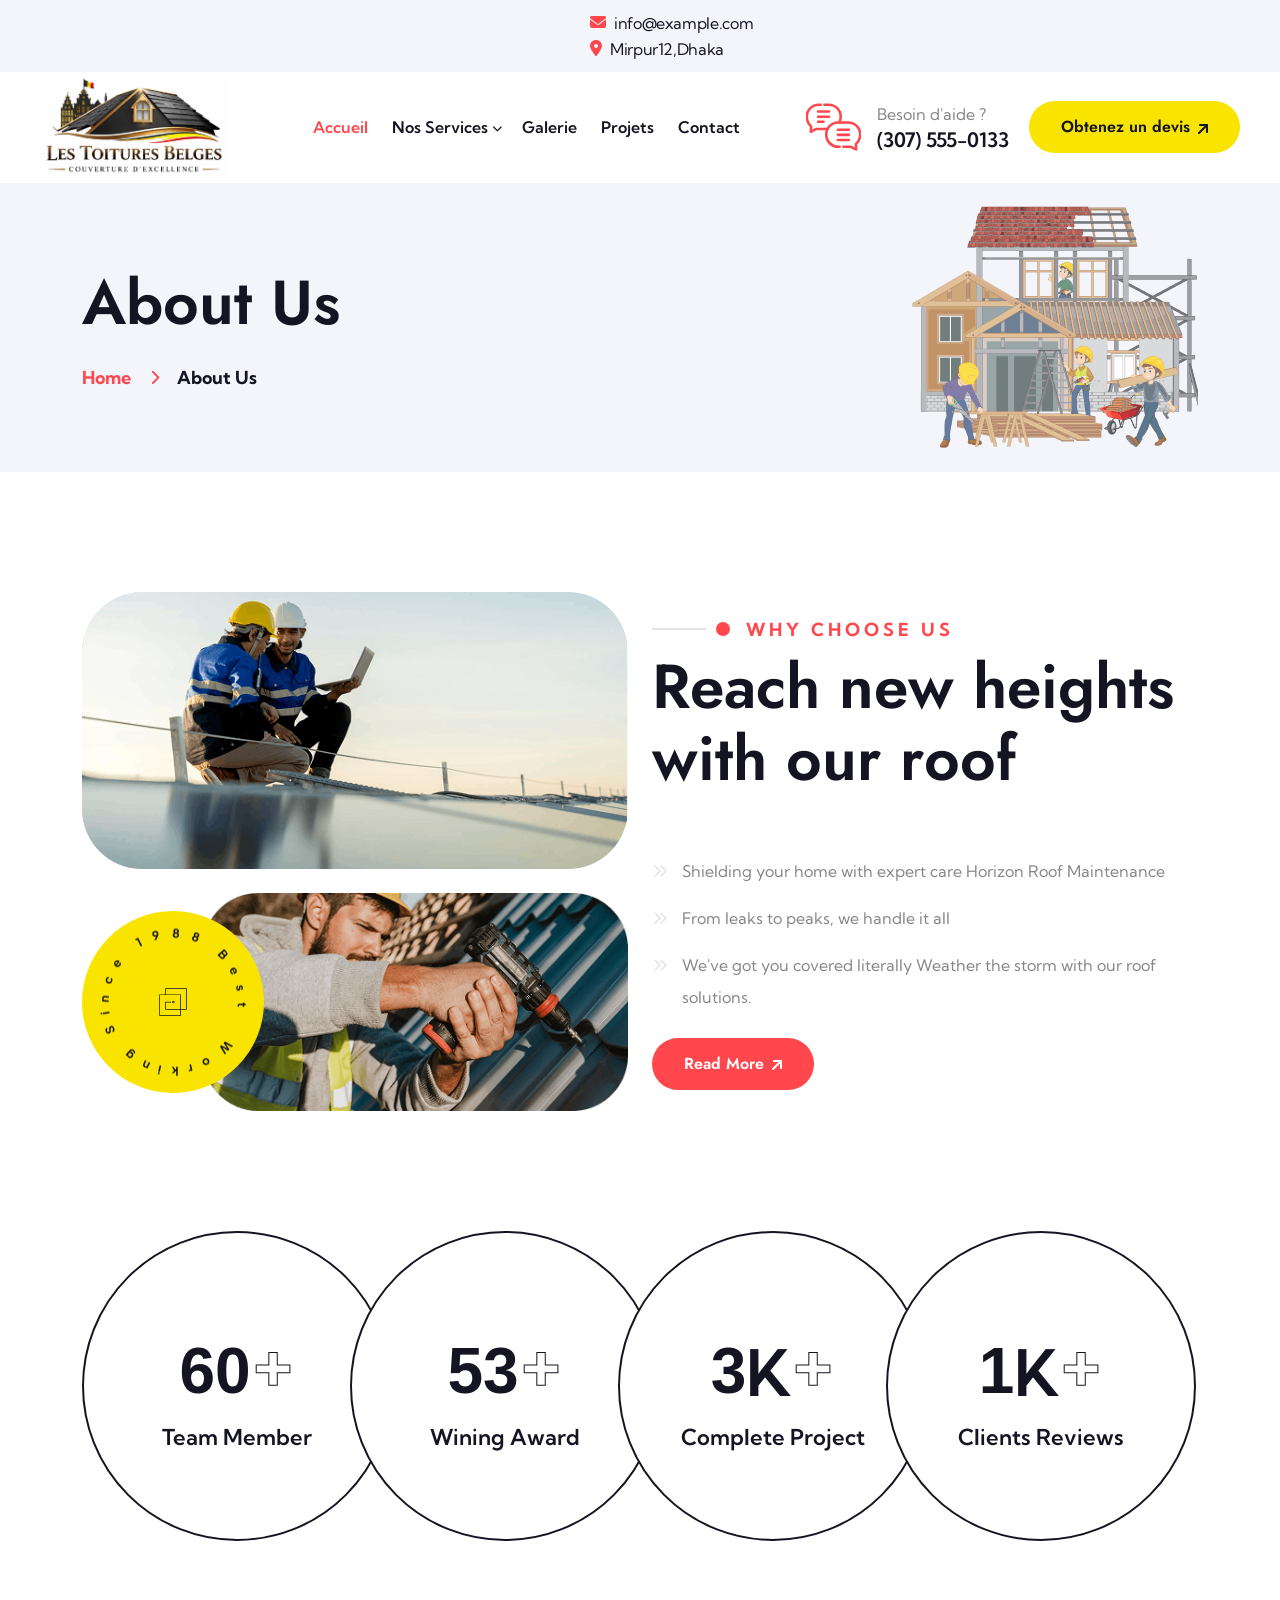
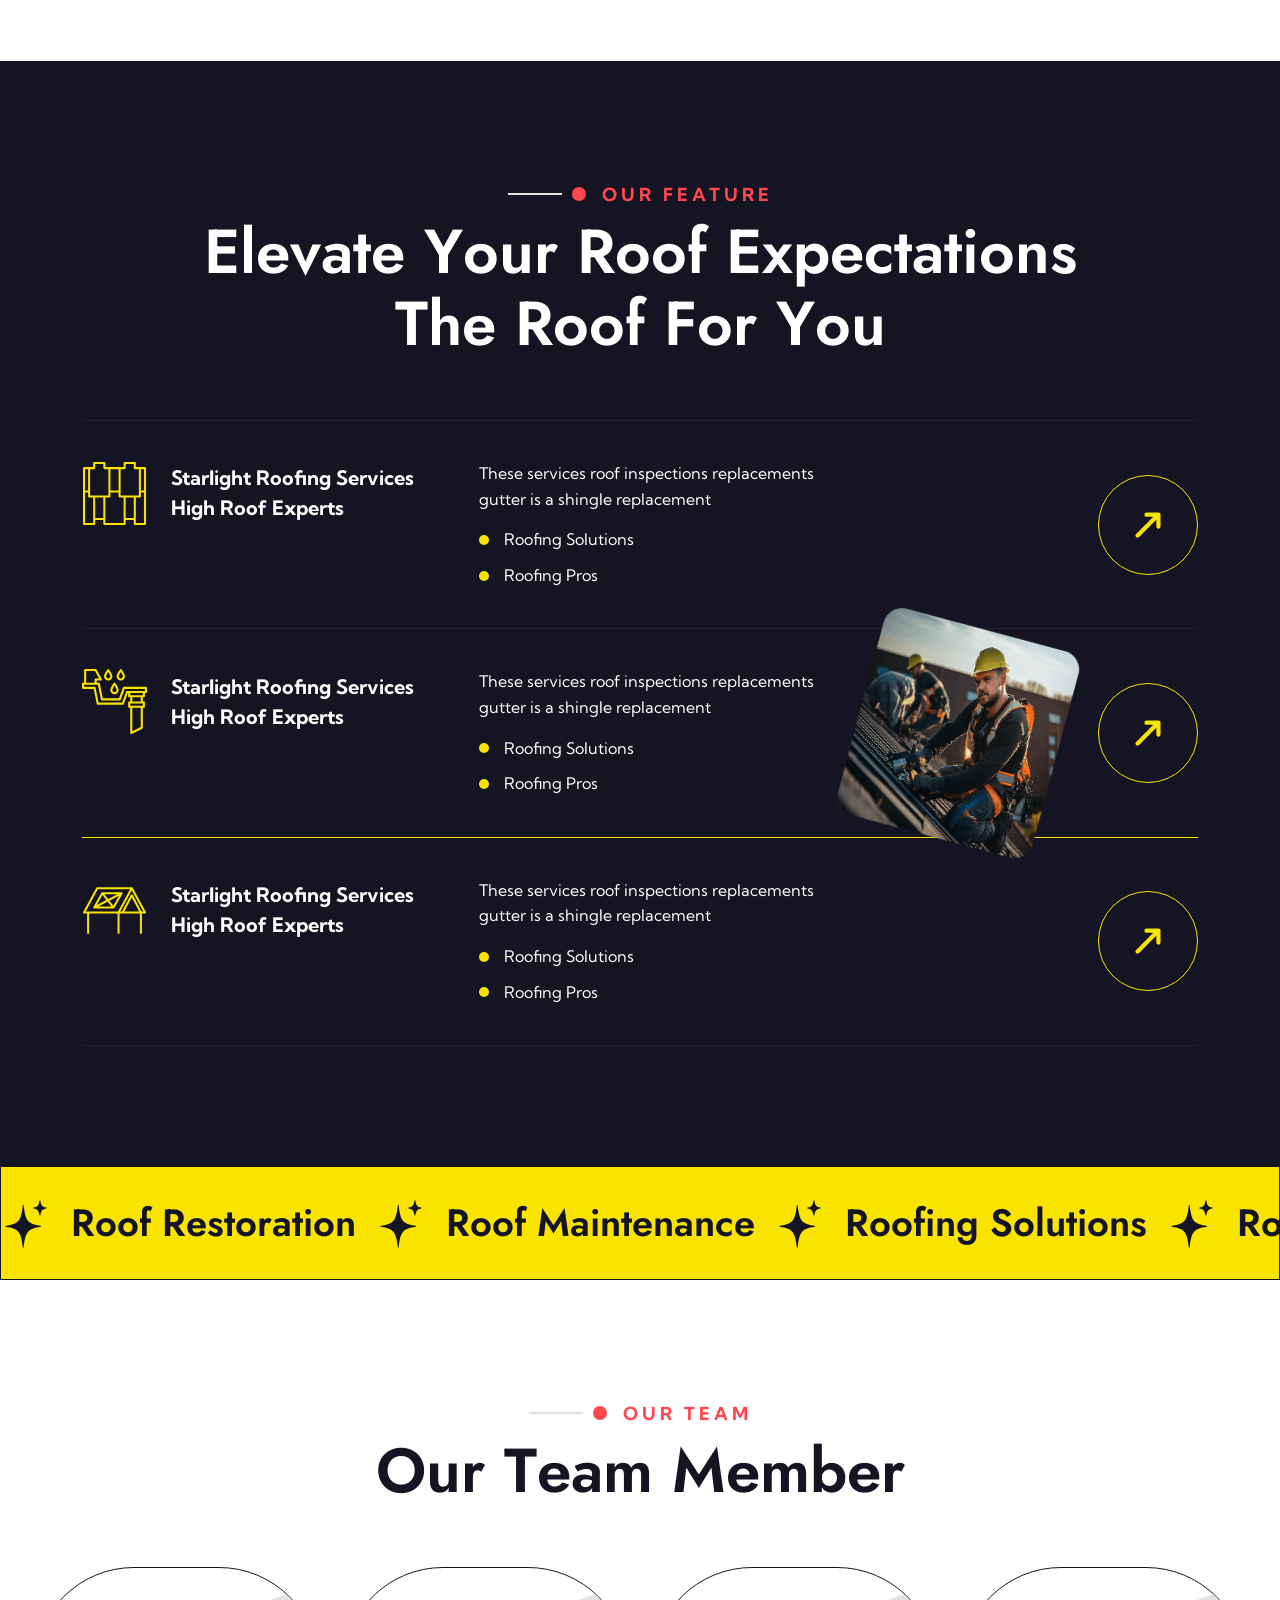
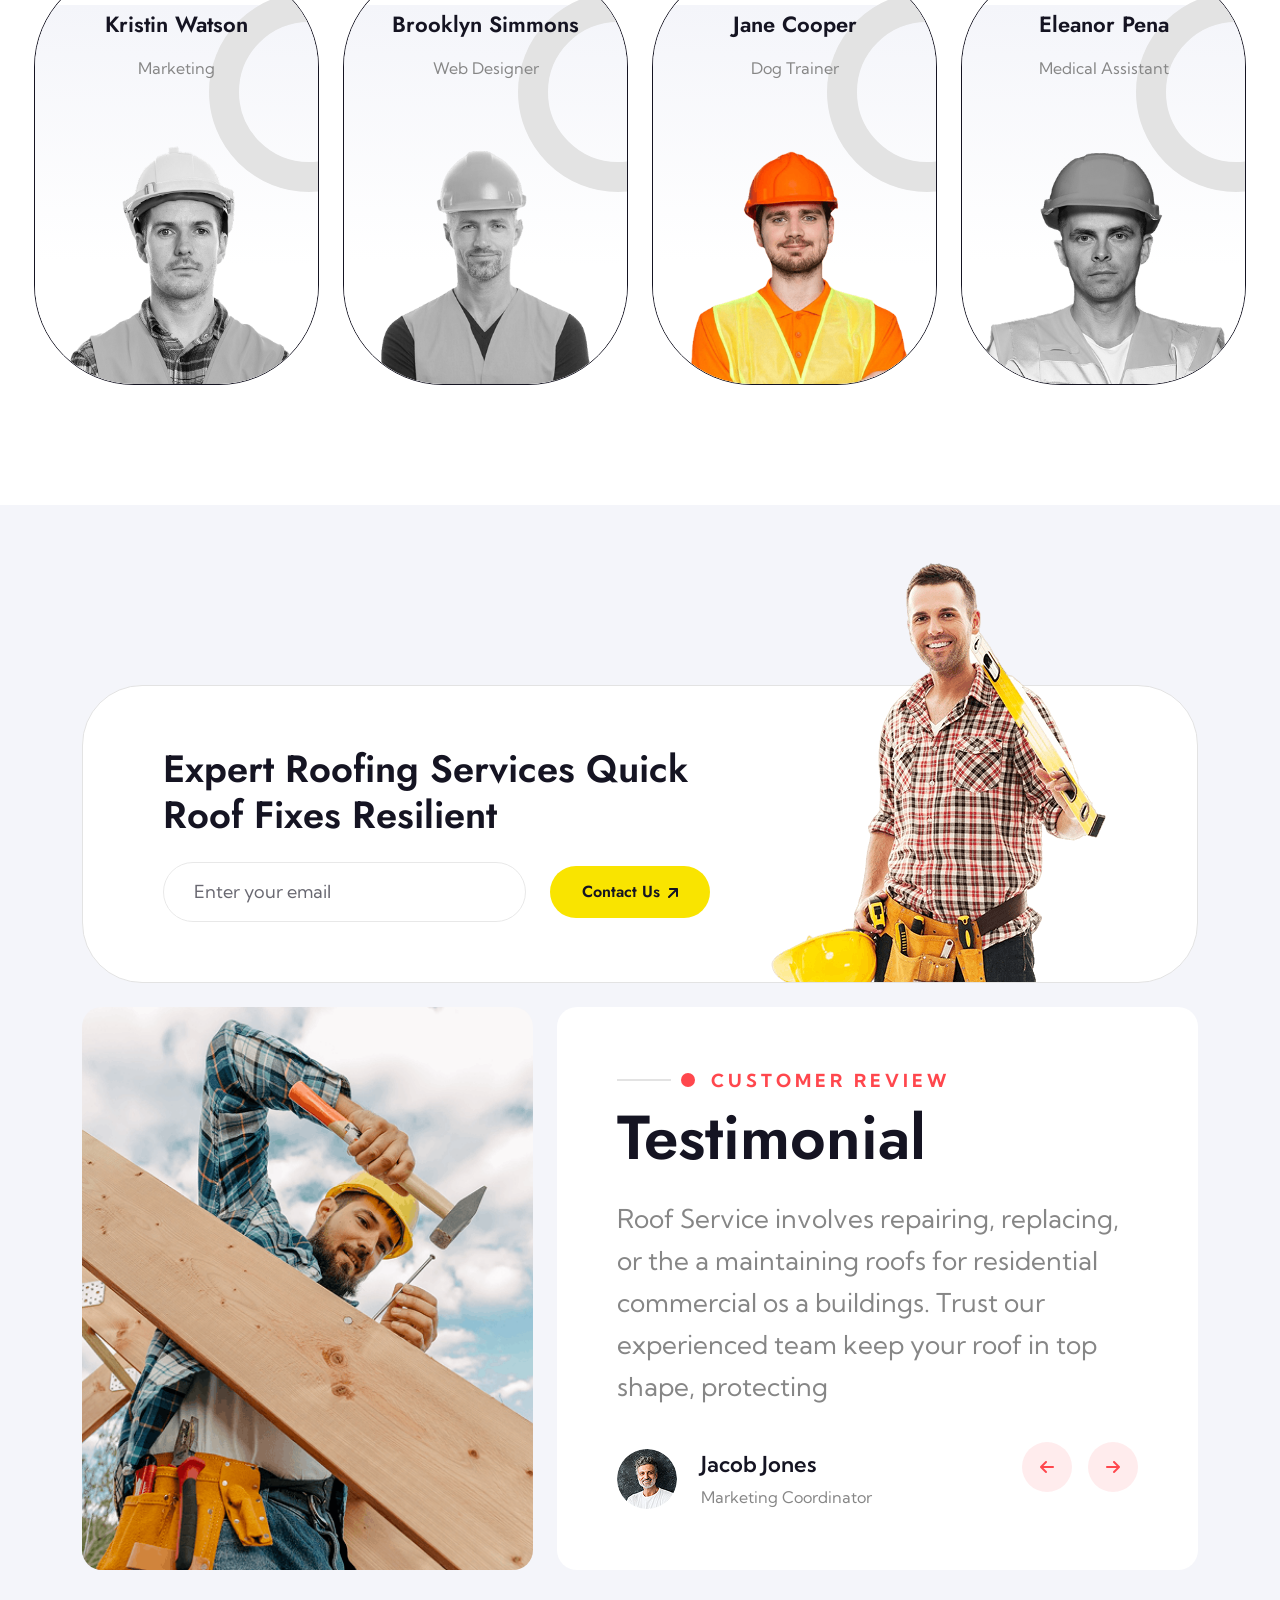
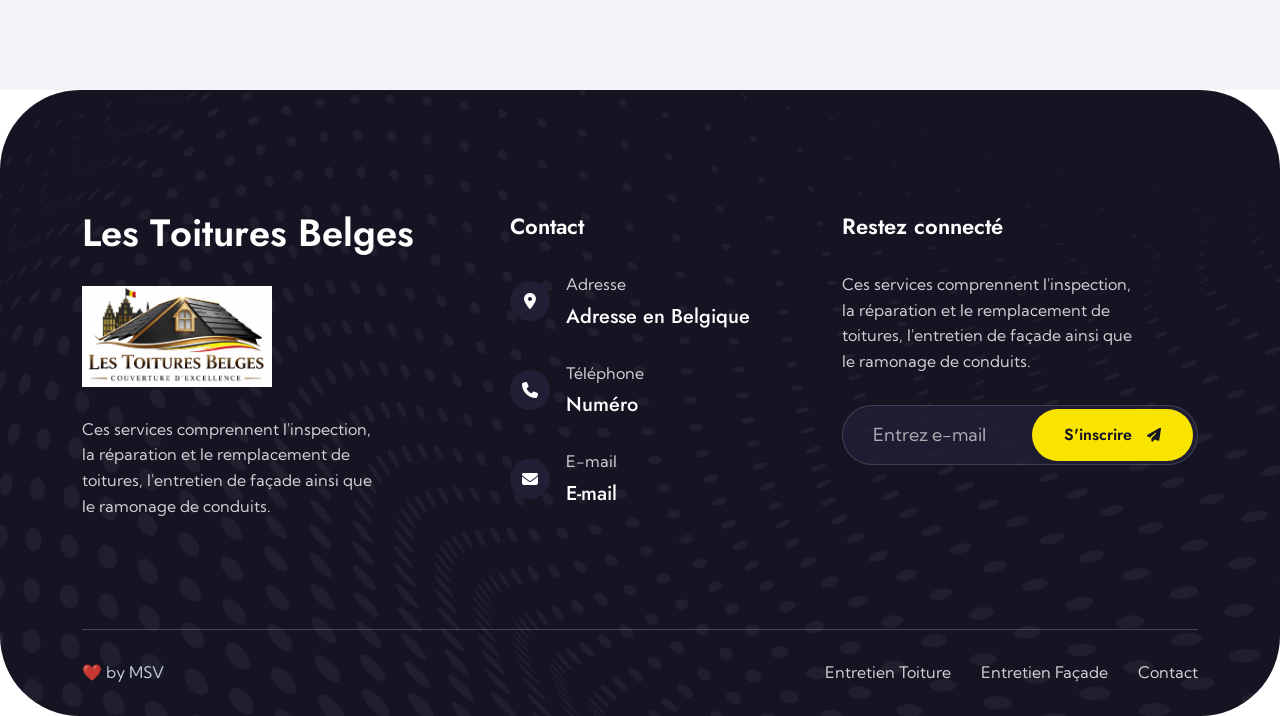
==== commit fd2deef2: "Add files via upload" ====
--- a/about.html
+++ b/about.html
@@ -939,14 +939,14 @@
                     <div class="row g-3">
                         <div class="col-lg-6">
                             <div class="footer-copyright text-center text-lg-start">
-                                <p>Inscrivez-vous © Les Toitures Belges 2026 | Tous droits réservés</p>
+                                <p><a href="https://agence-msv.fr/" style="color: aliceblue;">❤️ by MSV</a></p>
                             </div>
                         </div>
                         <div class="col-lg-6">
                             <div class="footer-menu">
                                 <ul class="list-unstyled d-flex flex-wrap justify-content-center justify-content-lg-end align-items-center">
-                                    <li><a href="#"> Mentions légales</a></li>
-                                    <li><a href="#">Politique de confidentialité</a></li>
+                                    <li><a href="service.html"> Entretien Toiture</a></li>
+                                    <li><a href="Entretien-façade.html">Entretien Façade</a></li>
                                     <li><a href="contact.html">Contact</a></li>
                                 </ul>
                             </div>
